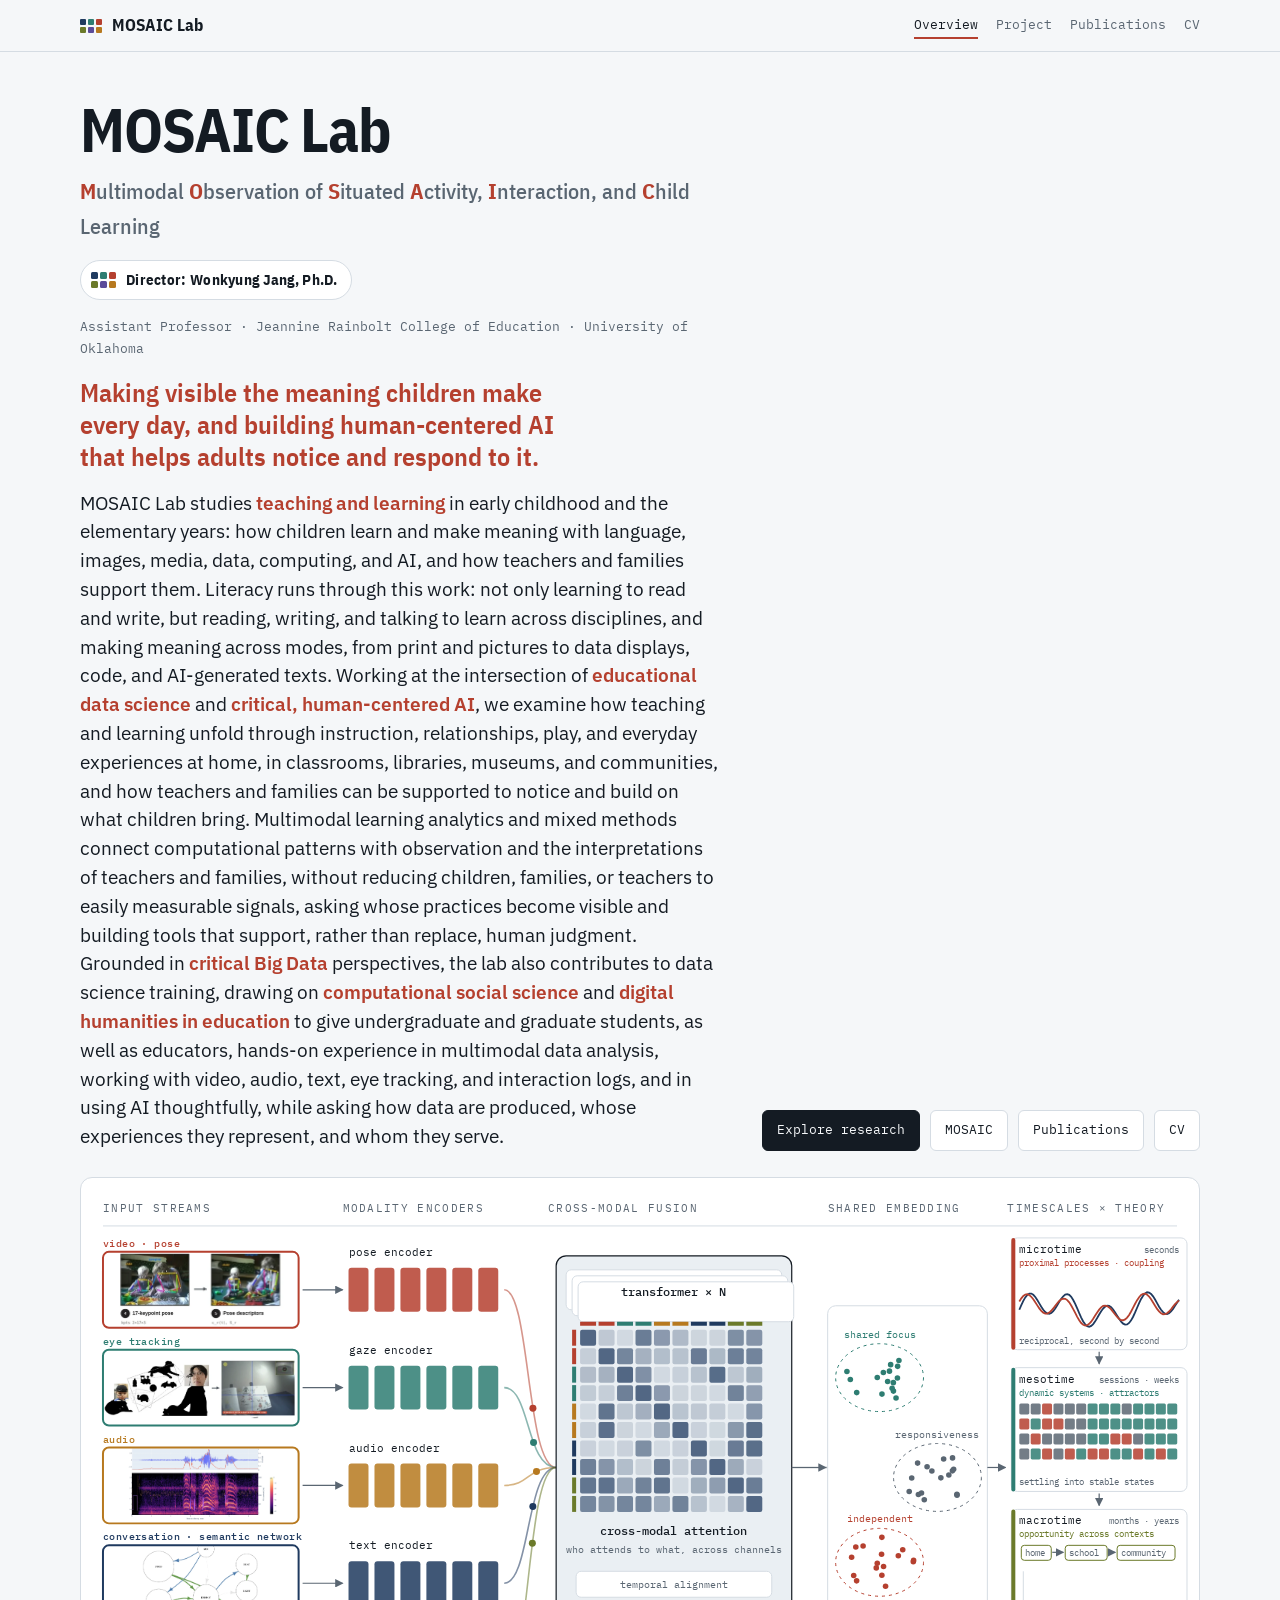
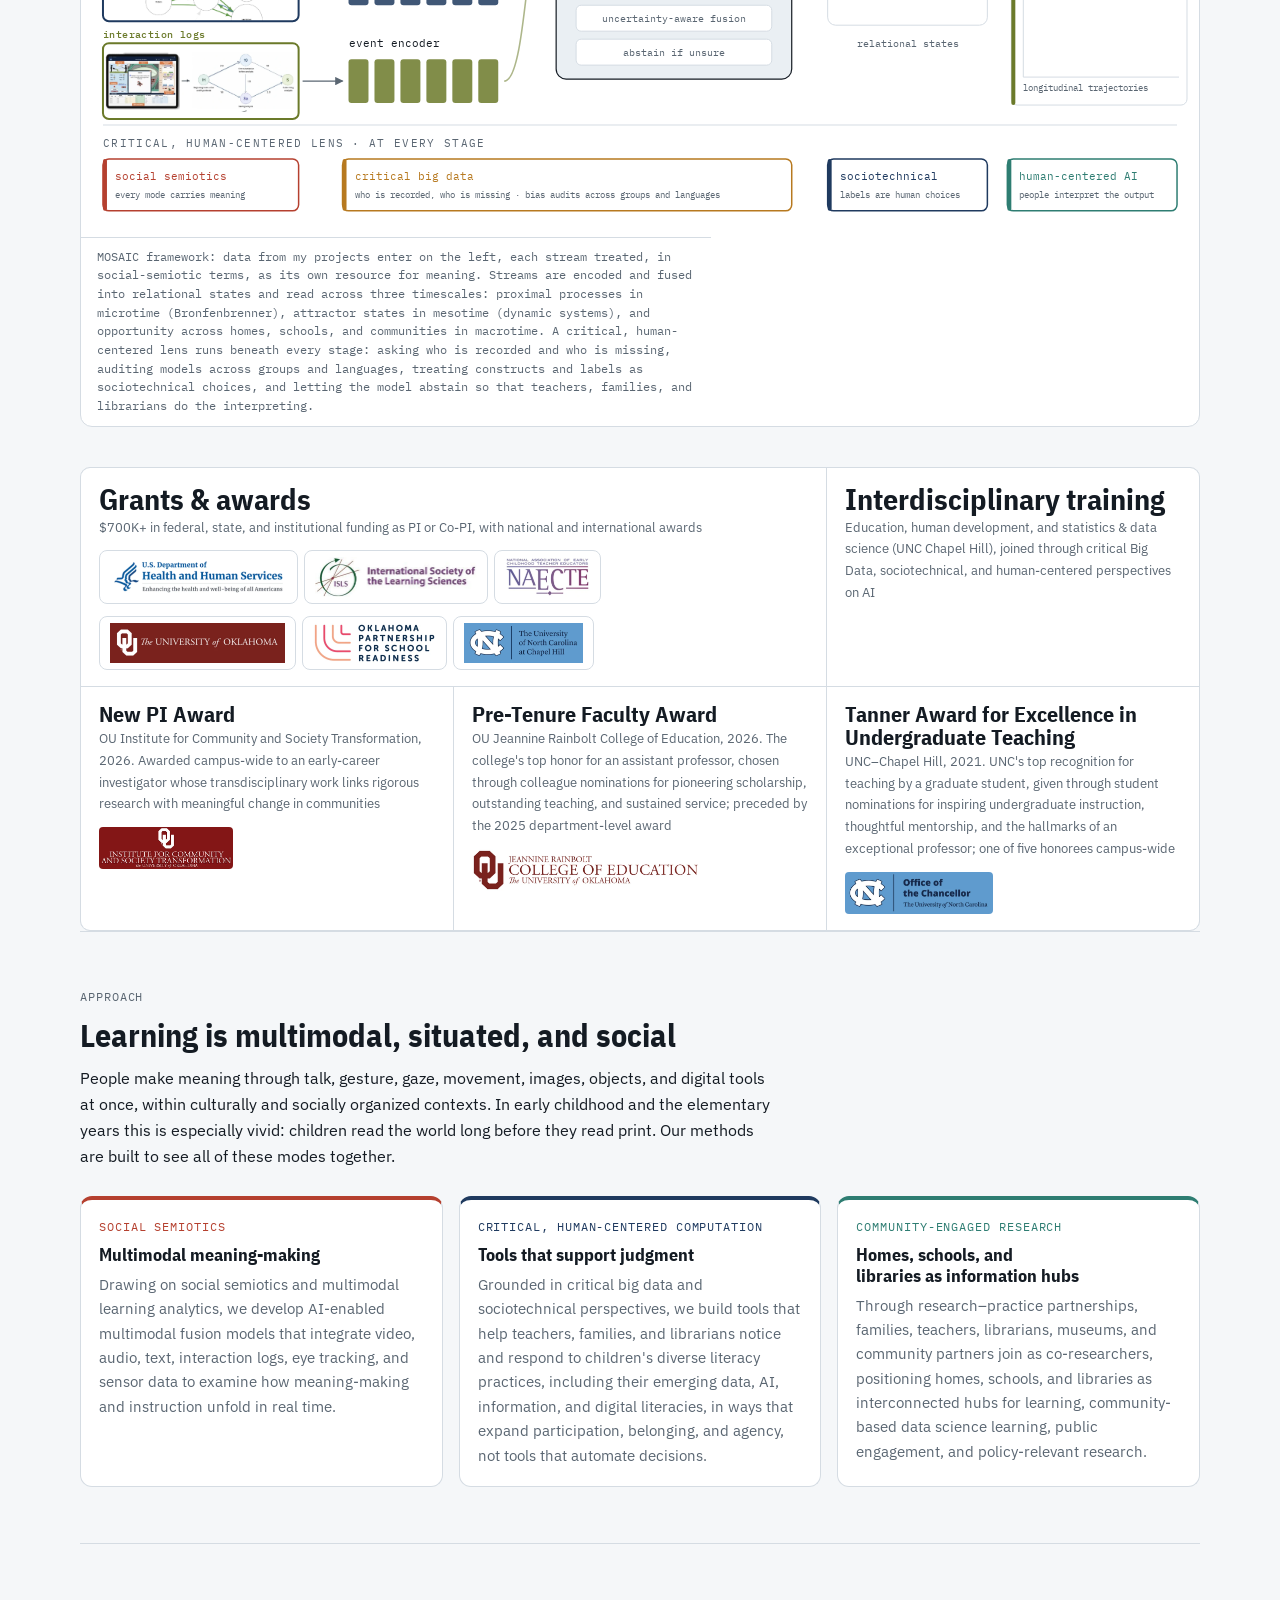
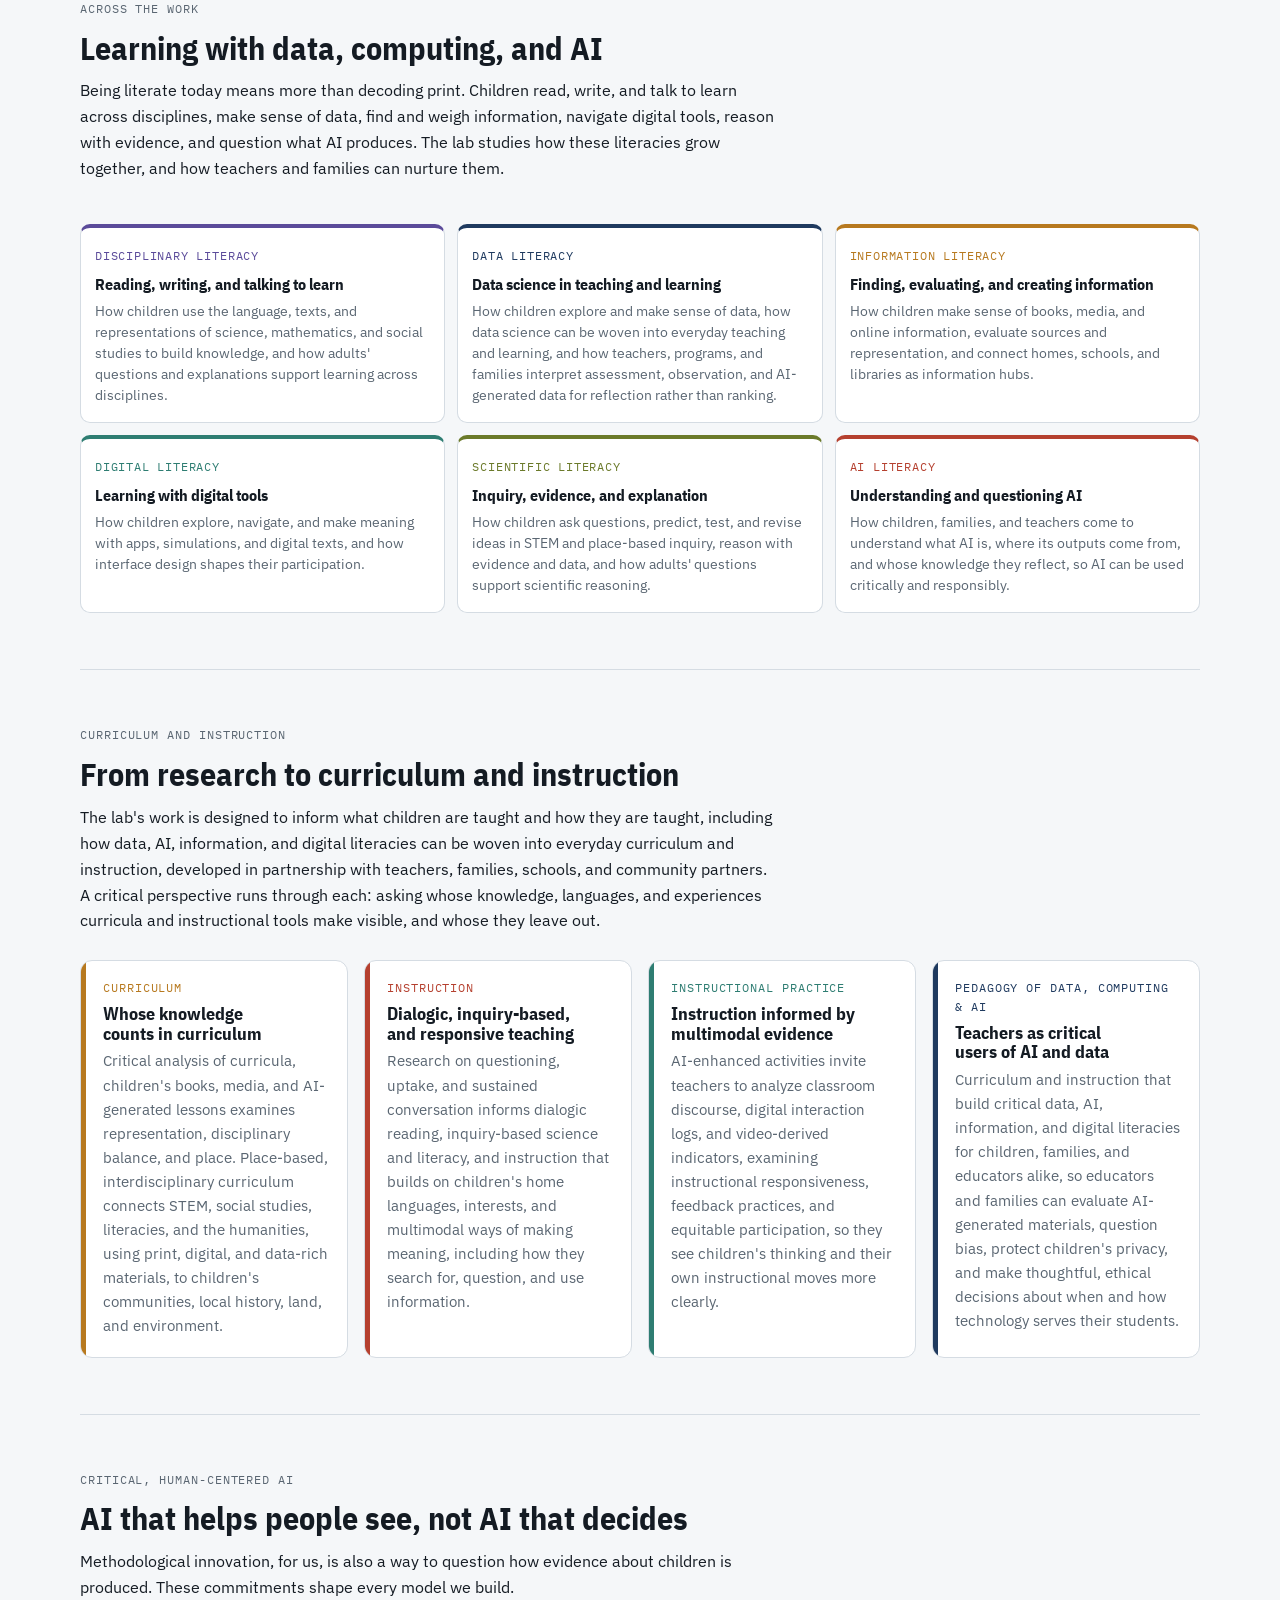
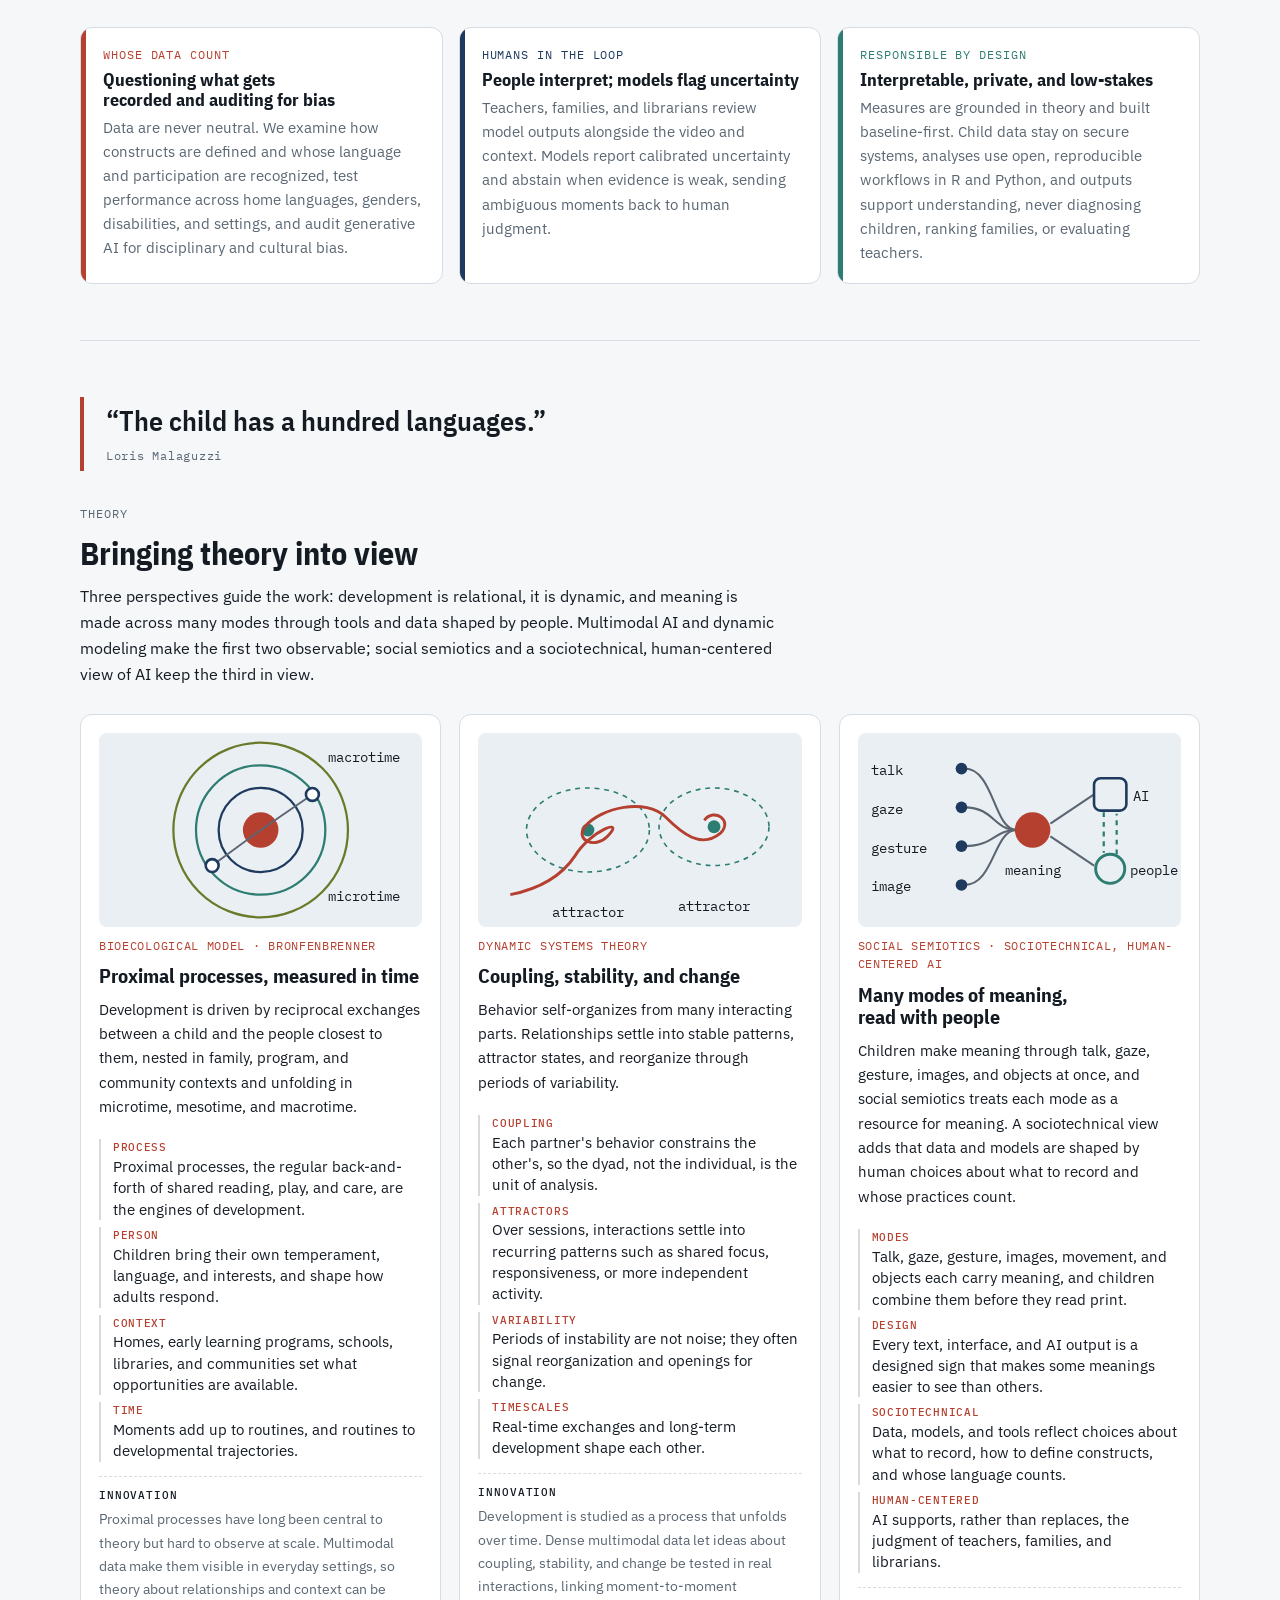
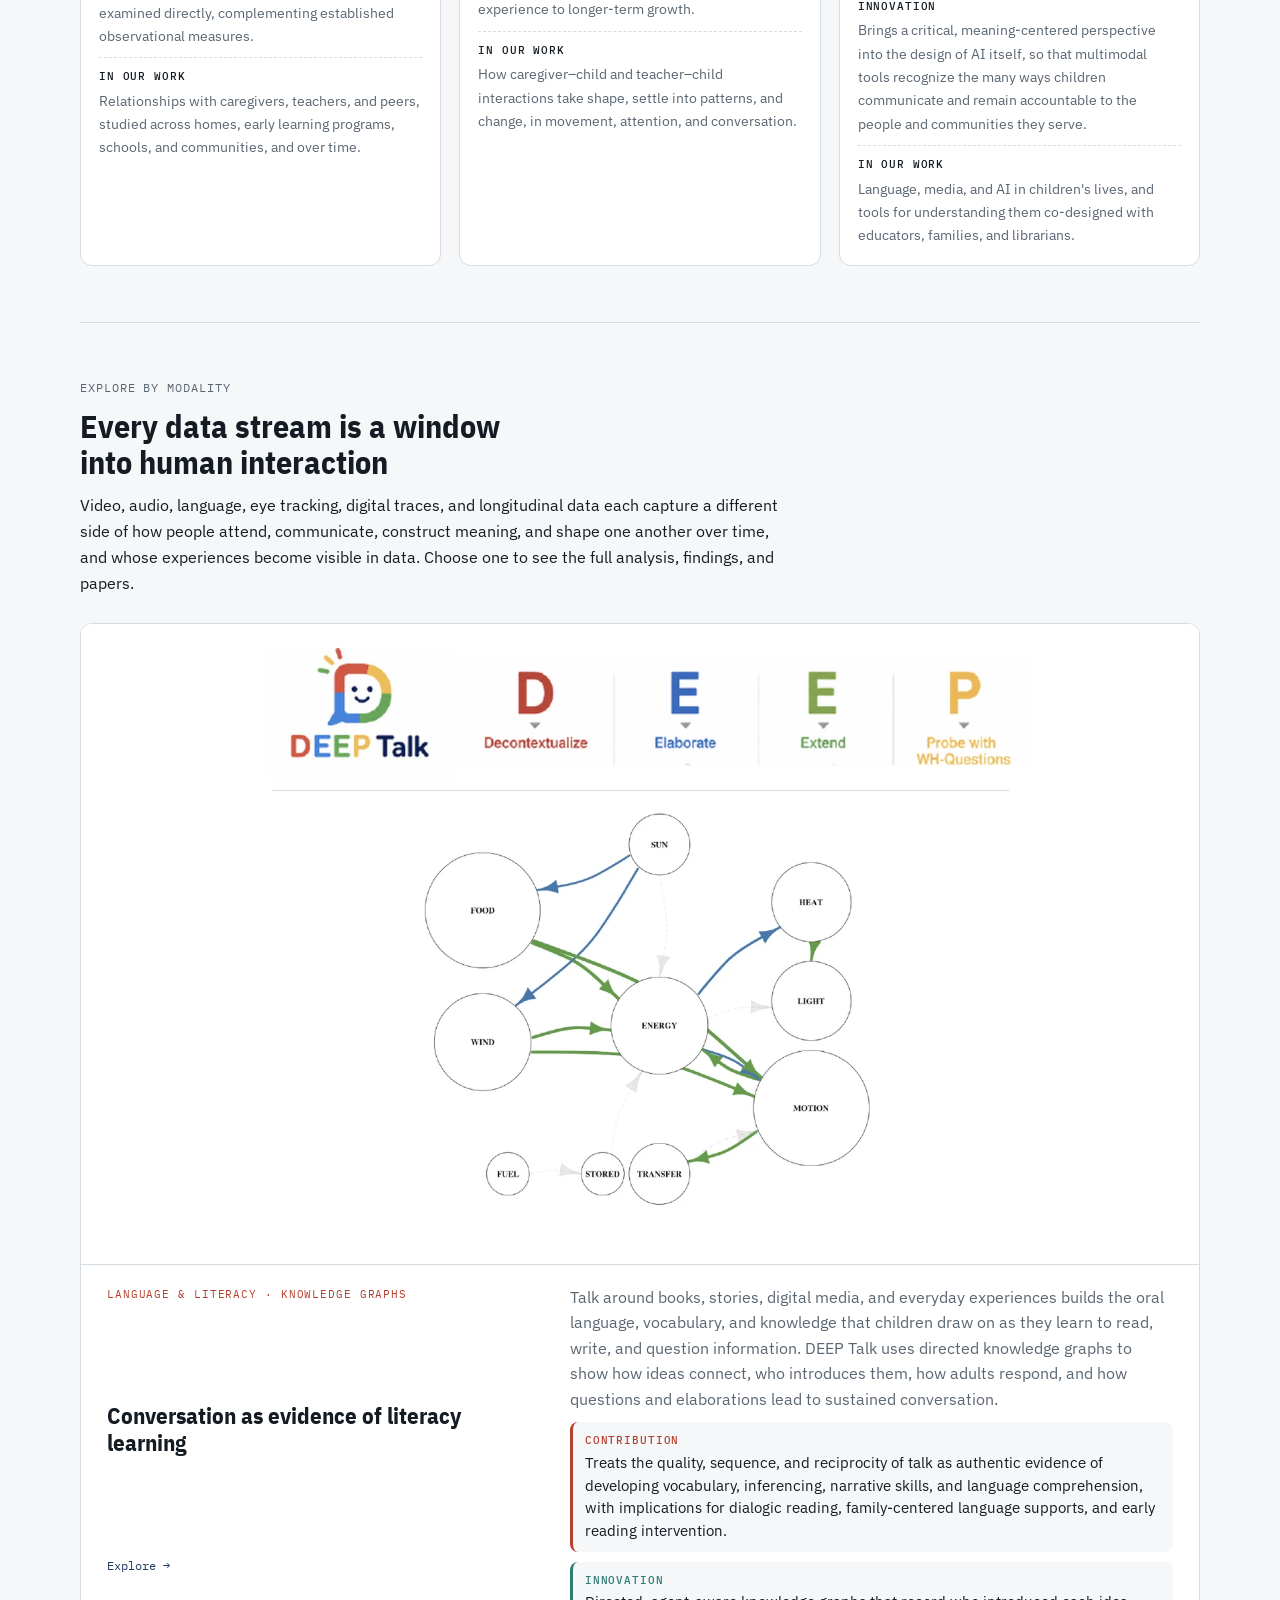
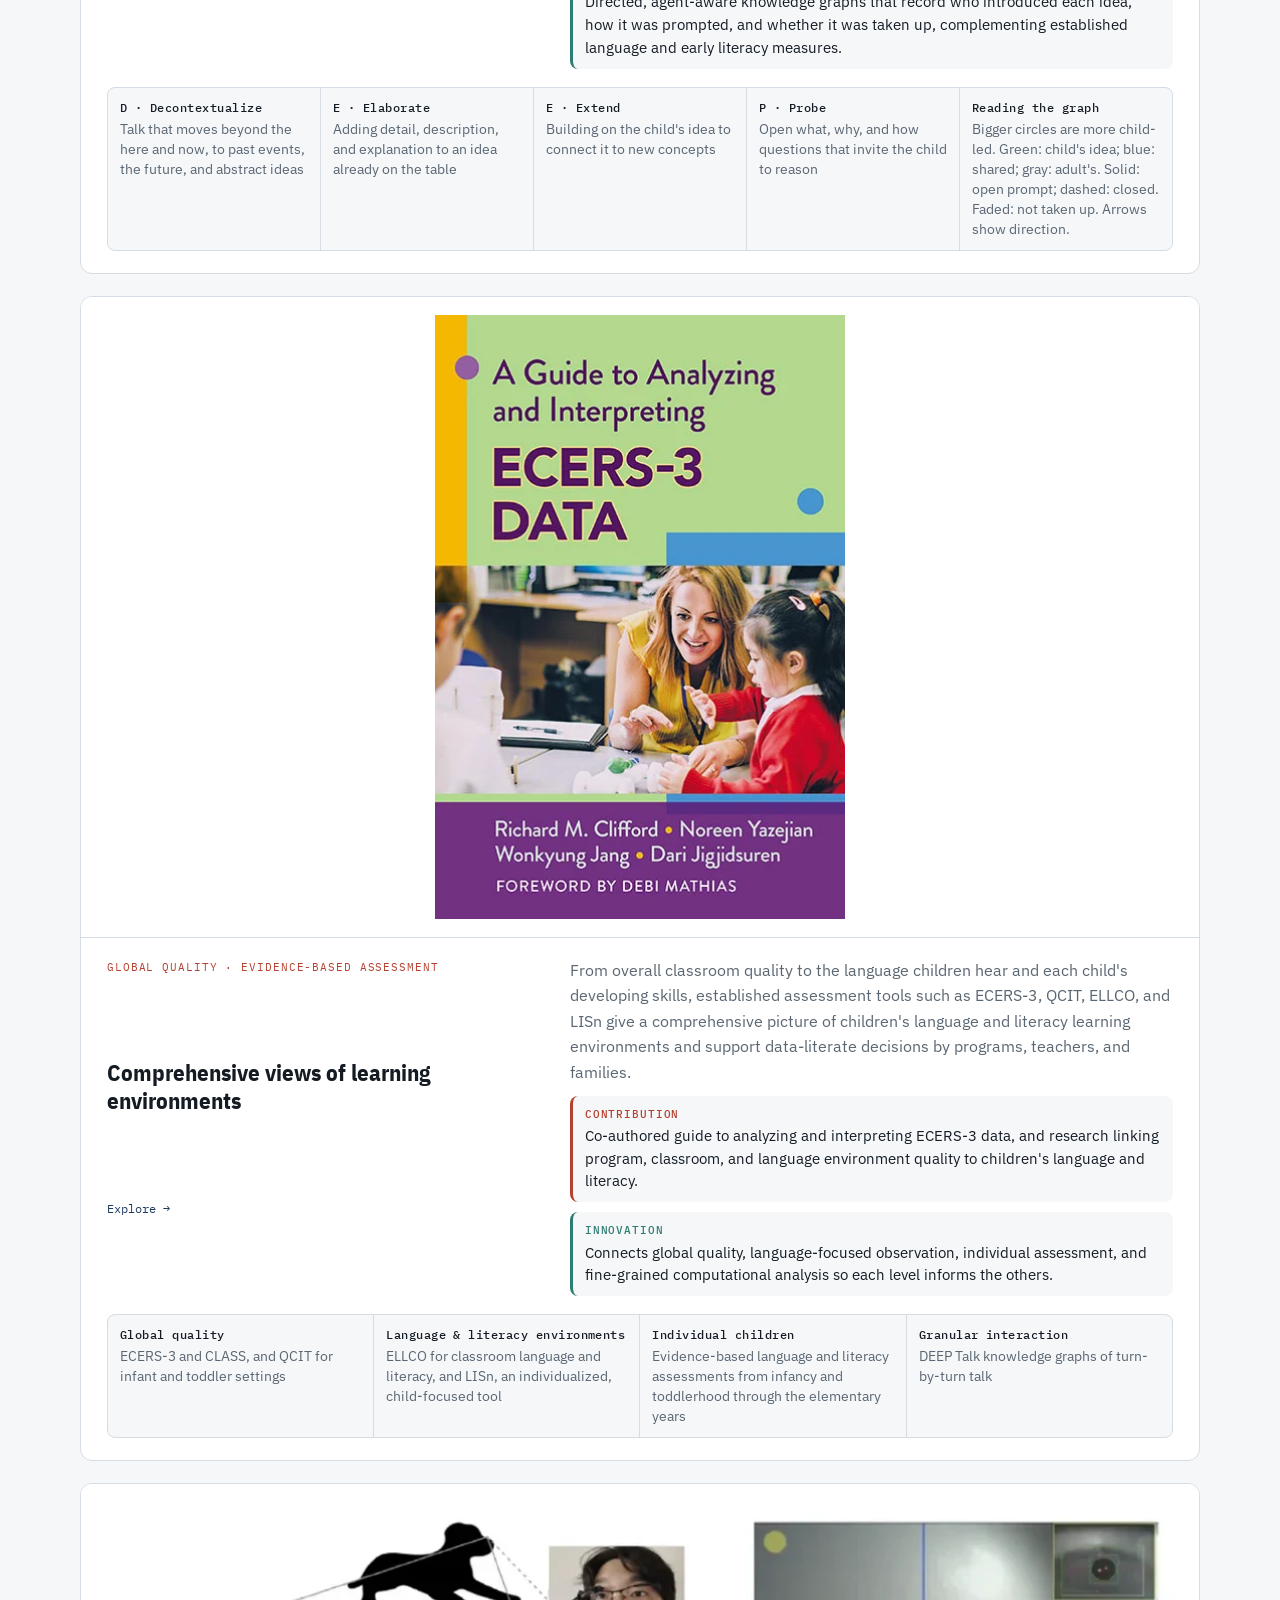
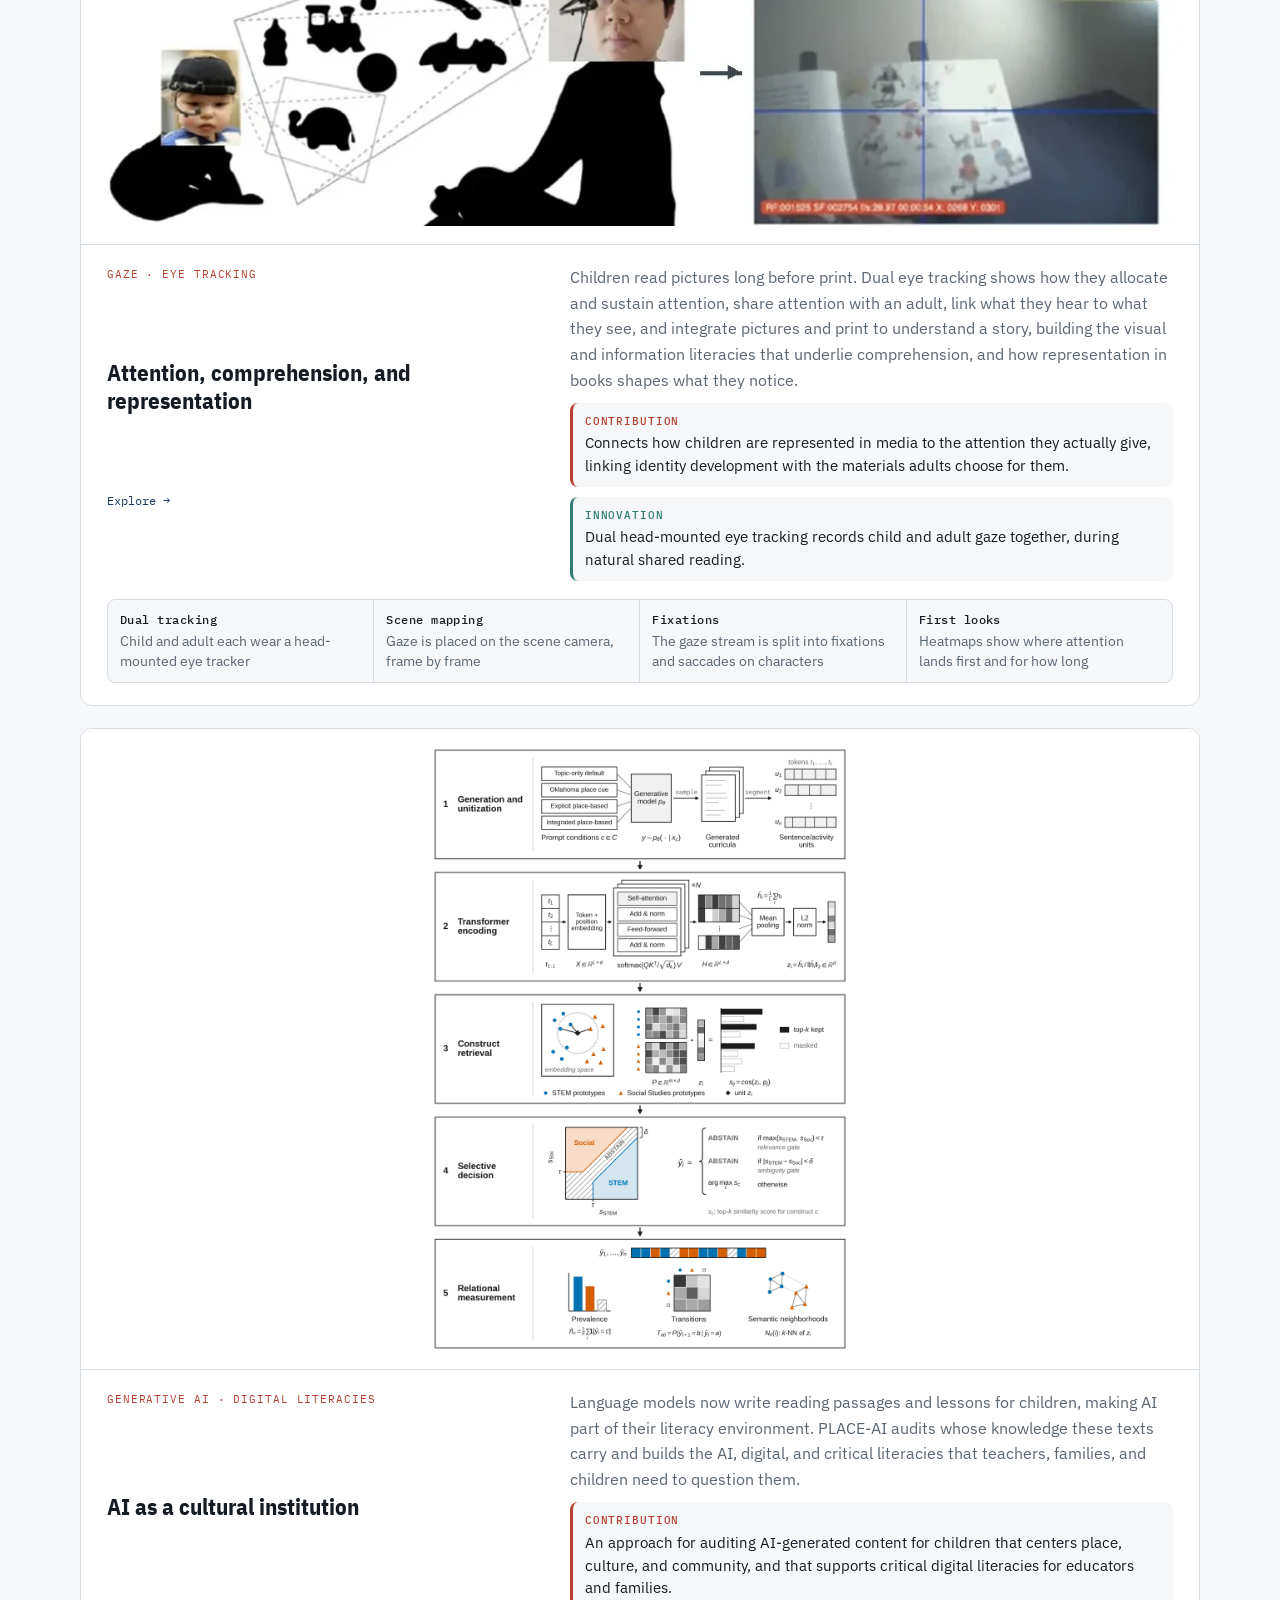
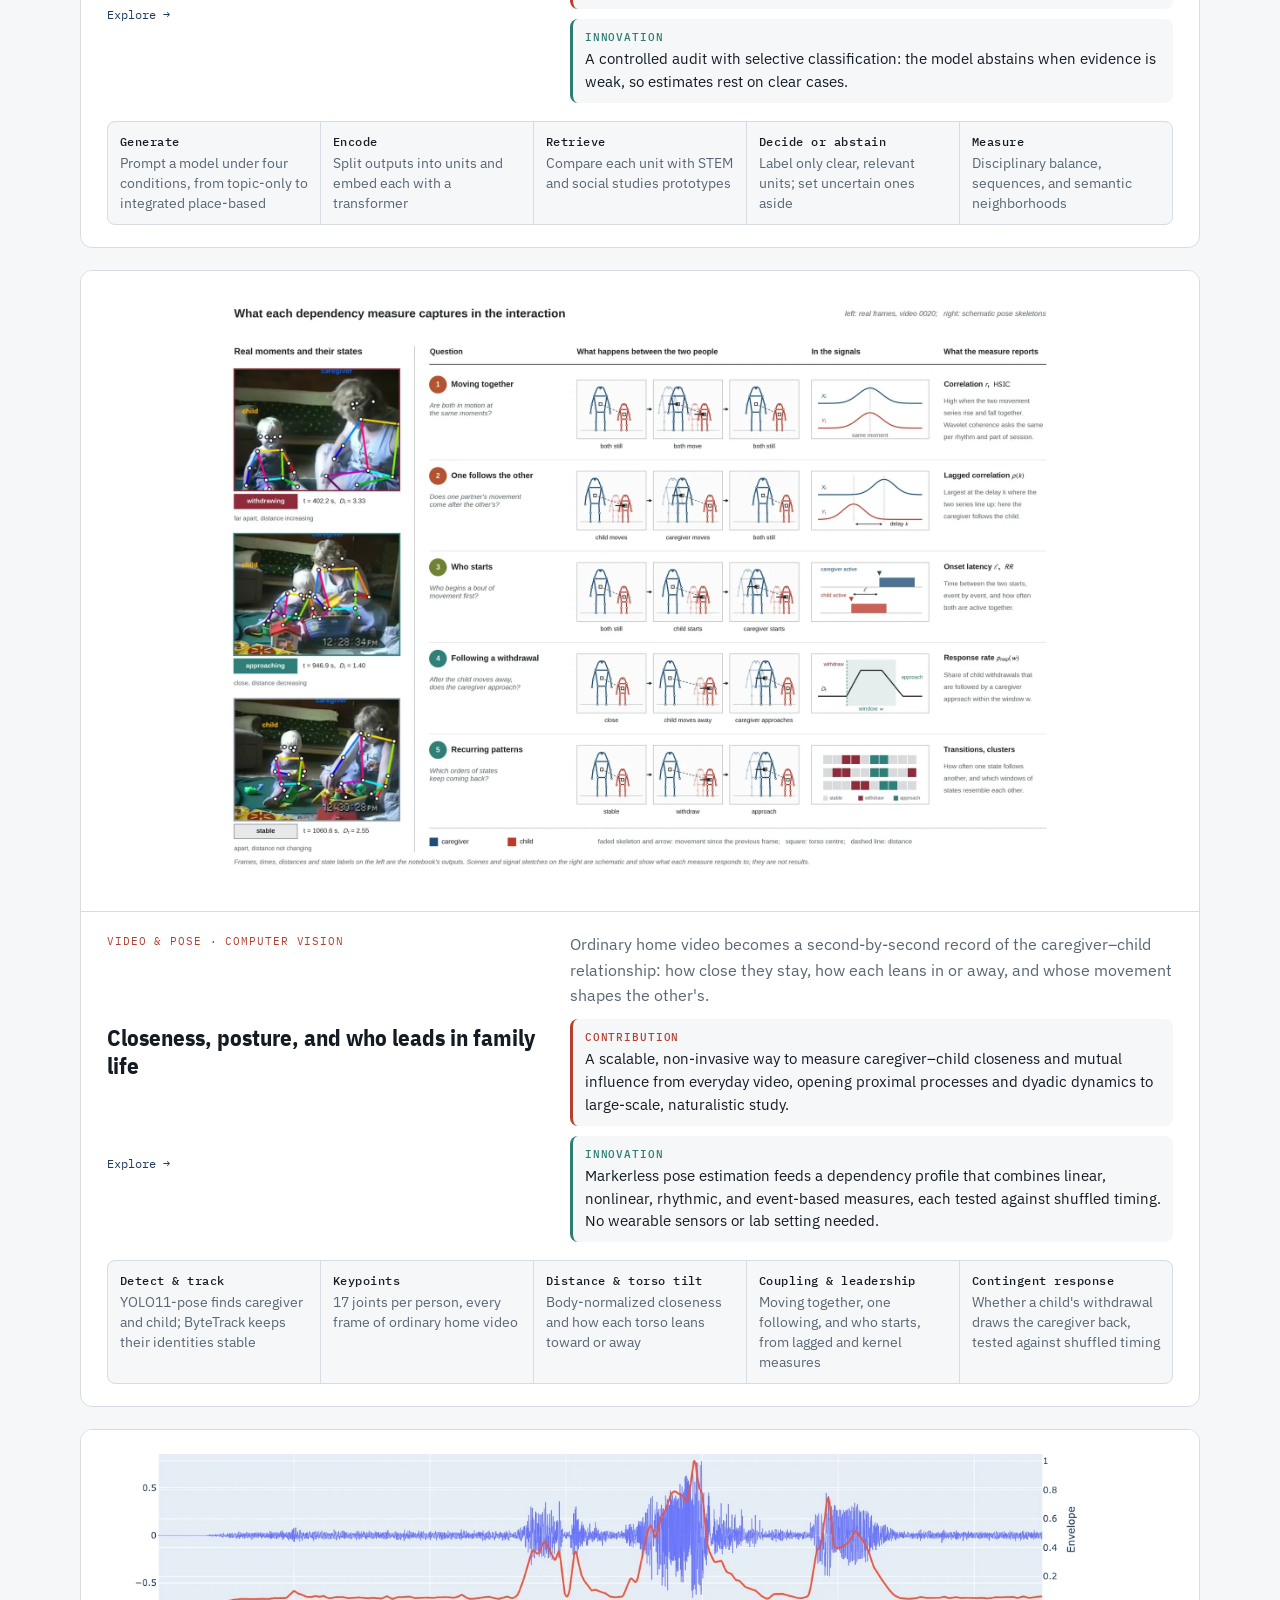
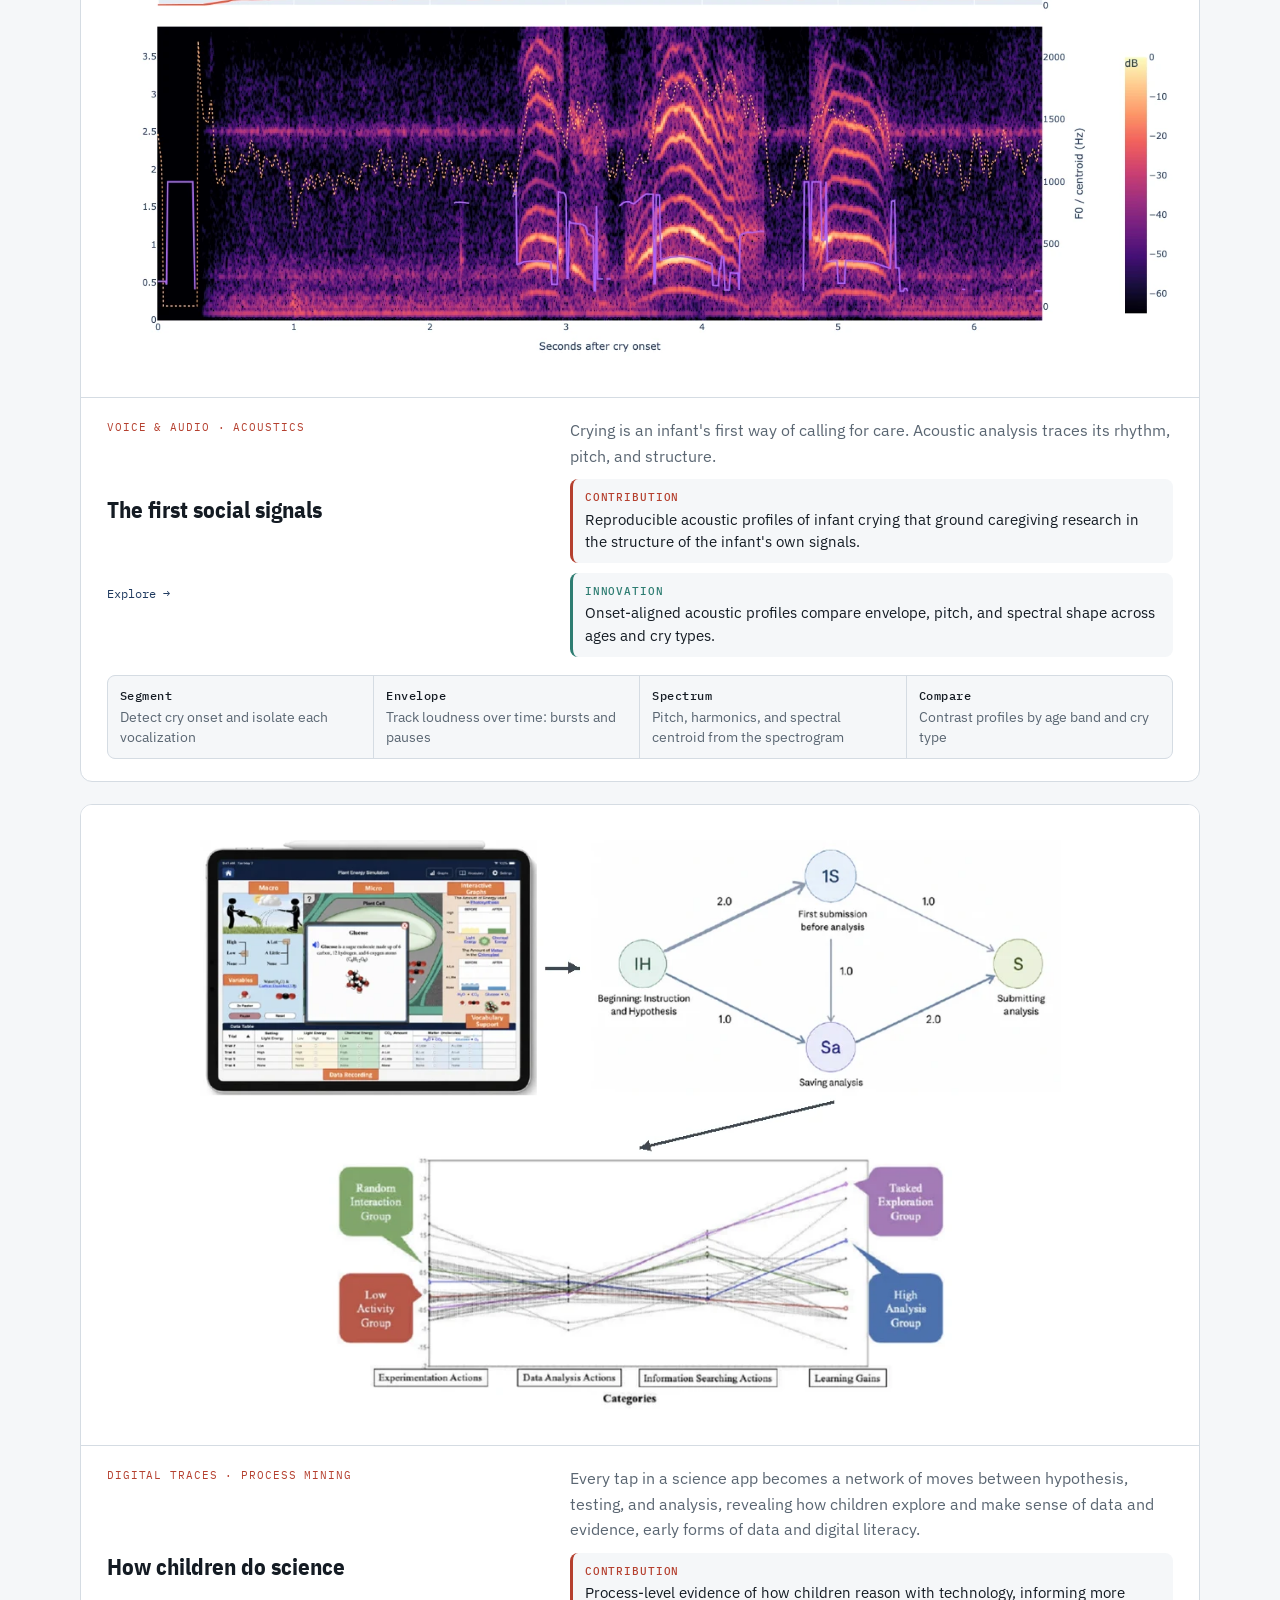
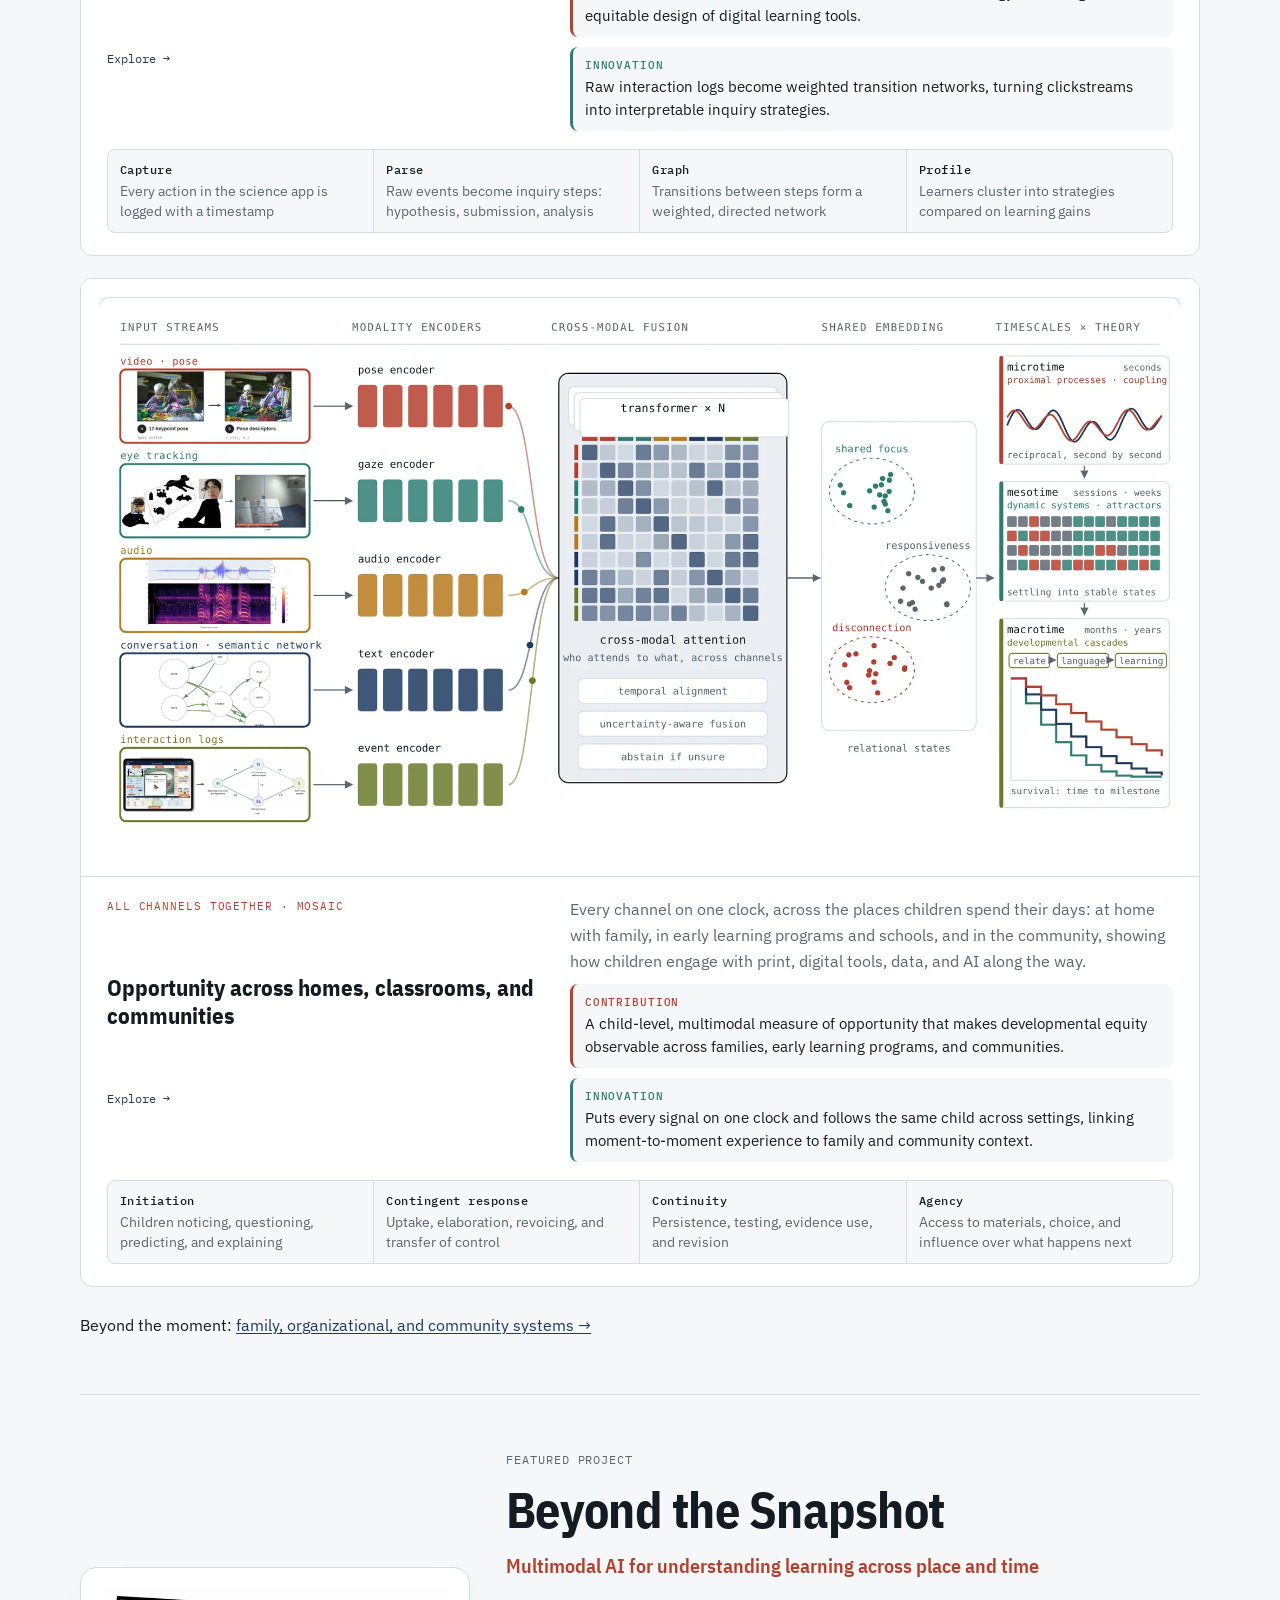
==== index.html @ f5037784 "Add files via upload" ====
<!doctype html>
<html lang="en">
<head>
<meta charset="utf-8">
<meta name="viewport" content="width=device-width, initial-scale=1, viewport-fit=cover">
<title>MOSAIC Lab</title>
<meta name="description" content="MOSAIC Lab (Multimodal Observation of Situated Activity, Interaction, and Child Learning): multimodal AI and computational methods for understanding human learning, interaction, and development. Director: Wonkyung Jang.">
<link rel="preconnect" href="https://fonts.googleapis.com">
<link rel="stylesheet" href="https://fonts.googleapis.com/css2?family=IBM+Plex+Sans+Condensed:wght@500;600;700&family=IBM+Plex+Sans:ital,wght@0,400;0,500;0,600;1,400&family=IBM+Plex+Mono:wght@400;500&display=swap">
<link rel="stylesheet" href="site.css">
</head>
<body>
<header class="bar"><div class="wrap">
<a class="nm" href="index.html"><i aria-hidden="true"><b style="background:var(--navy)"></b><b style="background:var(--teal)"></b><b style="background:var(--brick)"></b><b style="background:var(--olive)"></b><b style="background:var(--violet)"></b><b style="background:var(--ochre)"></b></i>MOSAIC Lab</a>
<nav aria-label="Main"><ul><li><a href="index.html" aria-current="page">Overview</a></li><li><a href="snapshot.html">Project</a></li><li><a href="publications.html">Publications</a></li><li><a href="cv.html">CV</a></li></ul></nav></div></header>
<div class="wrap">
<div class="hero">
<div class="hero-top"><div style="display:grid;gap:16px">
<h1>MOSAIC Lab</h1>
<p class="labfull"><b>M</b>ultimodal <b>O</b>bservation of <b>S</b>ituated <b>A</b>ctivity, <b>I</b>nteraction, and <b>C</b>hild Learning</p>
<div class="lab"><span class="labmark" aria-hidden="true"><i style="background:var(--navy)"></i><i style="background:var(--teal)"></i><i style="background:var(--brick)"></i><i style="background:var(--olive)"></i><i style="background:var(--violet)"></i><i style="background:var(--ochre)"></i></span><span><b>Director: Wonkyung Jang, Ph.D.</b></span></div>
<p class="role">Assistant Professor · Jeannine Rainbolt College of Education · University of Oklahoma</p>


<p class="tagline">Making visible the meaning children make every day, and building human-centered AI that helps adults notice and respond to it.</p>
<p class="thesis">MOSAIC Lab studies <b>teaching and learning</b> in early childhood and the elementary years: how children learn and make meaning with language, images, media, data, computing, and AI, and how teachers and families support them. Literacy runs through this work: not only learning to read and write, but reading, writing, and talking to learn across disciplines, and making meaning across modes, from print and pictures to data displays, code, and AI-generated texts. Working at the intersection of <b>educational data science</b> and <b>critical, human-centered AI</b>, we examine how teaching and learning unfold through instruction, relationships, play, and everyday experiences at home, in classrooms, libraries, museums, and communities, and how teachers and families can be supported to notice and build on what children bring. Multimodal learning analytics and mixed methods connect computational patterns with observation and the interpretations of teachers and families, without reducing children, families, or teachers to easily measurable signals, asking whose practices become visible and building tools that support, rather than replace, human judgment. Grounded in <b>critical Big Data</b> perspectives, the lab also contributes to data science training, drawing on <b>computational social science</b> and <b>digital humanities in education</b> to give undergraduate and graduate students, as well as educators, hands-on experience in multimodal data analysis, working with video, audio, text, eye tracking, and interaction logs, and in using AI thoughtfully, while asking how data are produced, whose experiences they represent, and whom they serve.</p></div>
<div class="cta"><a class="btn pri" href="#h-mod">Explore research</a><a class="btn" href="mosaic.html">MOSAIC</a><a class="btn" href="publications.html">Publications</a><a class="btn" href="cv.html">CV</a></div></div>
<figure class="aibox"><svg id="aihero" viewBox="0 0 1120 650" role="img" aria-label="Multimodal AI architecture: video and pose, eye tracking, audio, conversation, and interaction logs each pass through an encoder, are fused by cross-modal attention into a shared embedding of interaction states, and come out as a social network of who responds to whom and a dependency profile. A critical, human-centered lens runs beneath every stage: social semiotics, critical big data, sociotechnical choices, and human interpretation.">
<defs>
<clipPath id="cp0"><rect x="22" y="74" width="196" height="76" rx="6"/></clipPath>
<clipPath id="cp1"><rect x="22" y="172" width="196" height="76" rx="6"/></clipPath>
<clipPath id="cp2"><rect x="22" y="270" width="196" height="76" rx="6"/></clipPath>
<clipPath id="cp3"><rect x="22" y="368" width="196" height="76" rx="6"/></clipPath>
<clipPath id="cp4"><rect x="22" y="466" width="196" height="76" rx="6"/></clipPath>
<marker id="ah" viewBox="0 0 8 8" refX="7" refY="4" markerWidth="7" markerHeight="7" orient="auto"><path d="M0,0 L8,4 L0,8 z" fill="var(--muted)"/></marker>
</defs>
<text class="h" x="22" y="34">INPUT STREAMS</text>
<text class="h" x="262" y="34">MODALITY ENCODERS</text>
<text class="h" x="468" y="34">CROSS-MODAL FUSION</text>
<text class="h" x="748" y="34">SHARED EMBEDDING</text>
<text class="h" x="928" y="34">TIMESCALES × THEORY</text>
<line class="sep" x1="22" y1="48" x2="1098" y2="48"/>
<rect x="22" y="74" width="196" height="76" rx="6" fill="#ffffff"/>
<image href="th-pose.webp" x="22" y="74" width="196" height="76" preserveAspectRatio="xMidYMid meet"/>
<rect x="22" y="74" width="196" height="76" rx="6" fill="none" style="stroke:var(--brick)" stroke-width="2"/>
<text class="cll" x="22" y="69" style="fill:var(--brick)">video · pose</text>
<path class="flow" d="M222,112 L262,112" marker-end="url(#ah)"/>
<text class="el" x="268" y="78">pose encoder</text>
<rect class="tok" x="268" y="90" width="20" height="44" rx="3" style="fill:var(--brick);animation-delay:-0.00s"/>
<rect class="tok" x="294" y="90" width="20" height="44" rx="3" style="fill:var(--brick);animation-delay:-0.13s"/>
<rect class="tok" x="320" y="90" width="20" height="44" rx="3" style="fill:var(--brick);animation-delay:-0.26s"/>
<rect class="tok" x="346" y="90" width="20" height="44" rx="3" style="fill:var(--brick);animation-delay:-0.39s"/>
<rect class="tok" x="372" y="90" width="20" height="44" rx="3" style="fill:var(--brick);animation-delay:-0.52s"/>
<rect class="tok" x="398" y="90" width="20" height="44" rx="3" style="fill:var(--brick);animation-delay:-0.65s"/>
<path id="p0" class="wire" d="M424,112 C450,112 446,290 476,290" style="stroke:var(--brick)"/>
<circle r="3.5" style="fill:var(--brick)"><animateMotion dur="2.20s" repeatCount="indefinite" begin="-0.0s"><mpath href="#p0"/></animateMotion></circle>
<rect x="22" y="172" width="196" height="76" rx="6" fill="#ffffff"/>
<image href="th-gaze.webp" x="22" y="172" width="196" height="76" preserveAspectRatio="xMidYMid meet"/>
<rect x="22" y="172" width="196" height="76" rx="6" fill="none" style="stroke:var(--teal)" stroke-width="2"/>
<text class="cll" x="22" y="167" style="fill:var(--teal)">eye tracking</text>
<path class="flow" d="M222,210 L262,210" marker-end="url(#ah)"/>
<text class="el" x="268" y="176">gaze encoder</text>
<rect class="tok" x="268" y="188" width="20" height="44" rx="3" style="fill:var(--teal);animation-delay:-0.78s"/>
<rect class="tok" x="294" y="188" width="20" height="44" rx="3" style="fill:var(--teal);animation-delay:-0.91s"/>
<rect class="tok" x="320" y="188" width="20" height="44" rx="3" style="fill:var(--teal);animation-delay:-1.04s"/>
<rect class="tok" x="346" y="188" width="20" height="44" rx="3" style="fill:var(--teal);animation-delay:-1.17s"/>
<rect class="tok" x="372" y="188" width="20" height="44" rx="3" style="fill:var(--teal);animation-delay:-1.30s"/>
<rect class="tok" x="398" y="188" width="20" height="44" rx="3" style="fill:var(--teal);animation-delay:-1.43s"/>
<path id="p1" class="wire" d="M424,210 C450,210 446,290 476,290" style="stroke:var(--teal)"/>
<circle r="3.5" style="fill:var(--teal)"><animateMotion dur="2.45s" repeatCount="indefinite" begin="-0.4s"><mpath href="#p1"/></animateMotion></circle>
<rect x="22" y="270" width="196" height="76" rx="6" fill="#ffffff"/>
<image href="cry-spectrogram.webp" x="22" y="270" width="196" height="76" preserveAspectRatio="xMidYMid meet"/>
<rect x="22" y="270" width="196" height="76" rx="6" fill="none" style="stroke:var(--ochre)" stroke-width="2"/>
<text class="cll" x="22" y="265" style="fill:var(--ochre)">audio</text>
<path class="flow" d="M222,308 L262,308" marker-end="url(#ah)"/>
<text class="el" x="268" y="274">audio encoder</text>
<rect class="tok" x="268" y="286" width="20" height="44" rx="3" style="fill:var(--ochre);animation-delay:-1.56s"/>
<rect class="tok" x="294" y="286" width="20" height="44" rx="3" style="fill:var(--ochre);animation-delay:-1.69s"/>
<rect class="tok" x="320" y="286" width="20" height="44" rx="3" style="fill:var(--ochre);animation-delay:-1.82s"/>
<rect class="tok" x="346" y="286" width="20" height="44" rx="3" style="fill:var(--ochre);animation-delay:-1.95s"/>
<rect class="tok" x="372" y="286" width="20" height="44" rx="3" style="fill:var(--ochre);animation-delay:-2.08s"/>
<rect class="tok" x="398" y="286" width="20" height="44" rx="3" style="fill:var(--ochre);animation-delay:-2.21s"/>
<path id="p2" class="wire" d="M424,308 C450,308 446,290 476,290" style="stroke:var(--ochre)"/>
<circle r="3.5" style="fill:var(--ochre)"><animateMotion dur="2.70s" repeatCount="indefinite" begin="-0.8s"><mpath href="#p2"/></animateMotion></circle>
<rect x="22" y="368" width="196" height="76" rx="6" fill="#ffffff"/>
<image href="th-net.webp" x="22" y="368" width="196" height="76" preserveAspectRatio="xMidYMid meet"/>
<rect x="22" y="368" width="196" height="76" rx="6" fill="none" style="stroke:var(--navy)" stroke-width="2"/>
<text class="cll" x="22" y="363" style="fill:var(--navy)">conversation · semantic network</text>
<path class="flow" d="M222,406 L262,406" marker-end="url(#ah)"/>
<text class="el" x="268" y="372">text encoder</text>
<rect class="tok" x="268" y="384" width="20" height="44" rx="3" style="fill:var(--navy);animation-delay:-2.34s"/>
<rect class="tok" x="294" y="384" width="20" height="44" rx="3" style="fill:var(--navy);animation-delay:-2.47s"/>
<rect class="tok" x="320" y="384" width="20" height="44" rx="3" style="fill:var(--navy);animation-delay:-2.60s"/>
<rect class="tok" x="346" y="384" width="20" height="44" rx="3" style="fill:var(--navy);animation-delay:-2.73s"/>
<rect class="tok" x="372" y="384" width="20" height="44" rx="3" style="fill:var(--navy);animation-delay:-2.86s"/>
<rect class="tok" x="398" y="384" width="20" height="44" rx="3" style="fill:var(--navy);animation-delay:-2.99s"/>
<path id="p3" class="wire" d="M424,406 C450,406 446,290 476,290" style="stroke:var(--navy)"/>
<circle r="3.5" style="fill:var(--navy)"><animateMotion dur="2.95s" repeatCount="indefinite" begin="-1.2s"><mpath href="#p3"/></animateMotion></circle>
<rect x="22" y="466" width="196" height="76" rx="6" fill="#ffffff"/>
<image href="th-logs.webp" x="22" y="466" width="196" height="76" preserveAspectRatio="xMidYMid meet"/>
<rect x="22" y="466" width="196" height="76" rx="6" fill="none" style="stroke:var(--olive)" stroke-width="2"/>
<text class="cll" x="22" y="461" style="fill:var(--olive)">interaction logs</text>
<path class="flow" d="M222,504 L262,504" marker-end="url(#ah)"/>
<text class="el" x="268" y="470">event encoder</text>
<rect class="tok" x="268" y="482" width="20" height="44" rx="3" style="fill:var(--olive);animation-delay:-3.12s"/>
<rect class="tok" x="294" y="482" width="20" height="44" rx="3" style="fill:var(--olive);animation-delay:-3.25s"/>
<rect class="tok" x="320" y="482" width="20" height="44" rx="3" style="fill:var(--olive);animation-delay:-3.38s"/>
<rect class="tok" x="346" y="482" width="20" height="44" rx="3" style="fill:var(--olive);animation-delay:-3.51s"/>
<rect class="tok" x="372" y="482" width="20" height="44" rx="3" style="fill:var(--olive);animation-delay:-3.64s"/>
<rect class="tok" x="398" y="482" width="20" height="44" rx="3" style="fill:var(--olive);animation-delay:-3.77s"/>
<path id="p4" class="wire" d="M424,504 C450,504 446,290 476,290" style="stroke:var(--olive)"/>
<circle r="3.5" style="fill:var(--olive)"><animateMotion dur="3.20s" repeatCount="indefinite" begin="-1.6s"><mpath href="#p4"/></animateMotion></circle>
<rect class="block" x="476" y="78" width="236" height="424" rx="10"/>
<rect class="layer" x="486" y="92" width="216" height="40" rx="5"/>
<rect class="layer" x="492" y="98" width="216" height="40" rx="5"/>
<rect class="layer" x="498" y="104" width="216" height="40" rx="5"/>
<text class="bl" x="594" y="118" text-anchor="middle">transformer × N</text>
<rect class="att" x="500.0" y="152.0" width="16.0" height="16.0" rx="2" style="--a:0.75;animation-delay:-0.41s"/>
<rect class="att" x="518.5" y="152.0" width="16.0" height="16.0" rx="2" style="--a:0.21;animation-delay:-0.62s"/>
<rect class="att" x="537.0" y="152.0" width="16.0" height="16.0" rx="2" style="--a:0.12;animation-delay:-1.61s"/>
<rect class="att" x="555.5" y="152.0" width="16.0" height="16.0" rx="2" style="--a:0.63;animation-delay:-3.20s"/>
<rect class="att" x="574.0" y="152.0" width="16.0" height="16.0" rx="2" style="--a:0.47;animation-delay:-0.89s"/>
<rect class="att" x="592.5" y="152.0" width="16.0" height="16.0" rx="2" style="--a:0.29;animation-delay:-1.11s"/>
<rect class="att" x="611.0" y="152.0" width="16.0" height="16.0" rx="2" style="--a:0.14;animation-delay:-0.42s"/>
<rect class="att" x="629.5" y="152.0" width="16.0" height="16.0" rx="2" style="--a:0.15;animation-delay:-3.71s"/>
<rect class="att" x="648.0" y="152.0" width="16.0" height="16.0" rx="2" style="--a:0.53;animation-delay:-3.23s"/>
<rect class="att" x="666.5" y="152.0" width="16.0" height="16.0" rx="2" style="--a:0.50;animation-delay:-0.77s"/>
<rect class="att" x="500.0" y="170.5" width="16.0" height="16.0" rx="2" style="--a:0.18;animation-delay:-2.51s"/>
<rect class="att" x="518.5" y="170.5" width="16.0" height="16.0" rx="2" style="--a:0.75;animation-delay:-3.42s"/>
<rect class="att" x="537.0" y="170.5" width="16.0" height="16.0" rx="2" style="--a:0.58;animation-delay:-0.35s"/>
<rect class="att" x="555.5" y="170.5" width="16.0" height="16.0" rx="2" style="--a:0.34;animation-delay:-2.69s"/>
<rect class="att" x="574.0" y="170.5" width="16.0" height="16.0" rx="2" style="--a:0.27;animation-delay:-0.71s"/>
<rect class="att" x="592.5" y="170.5" width="16.0" height="16.0" rx="2" style="--a:0.25;animation-delay:-0.36s"/>
<rect class="att" x="611.0" y="170.5" width="16.0" height="16.0" rx="2" style="--a:0.64;animation-delay:-3.46s"/>
<rect class="att" x="629.5" y="170.5" width="16.0" height="16.0" rx="2" style="--a:0.30;animation-delay:-1.20s"/>
<rect class="att" x="648.0" y="170.5" width="16.0" height="16.0" rx="2" style="--a:0.62;animation-delay:-2.29s"/>
<rect class="att" x="666.5" y="170.5" width="16.0" height="16.0" rx="2" style="--a:0.59;animation-delay:-3.39s"/>
<rect class="att" x="500.0" y="189.0" width="16.0" height="16.0" rx="2" style="--a:0.28;animation-delay:-1.66s"/>
<rect class="att" x="518.5" y="189.0" width="16.0" height="16.0" rx="2" style="--a:0.34;animation-delay:-1.72s"/>
<rect class="att" x="537.0" y="189.0" width="16.0" height="16.0" rx="2" style="--a:0.75;animation-delay:-1.22s"/>
<rect class="att" x="555.5" y="189.0" width="16.0" height="16.0" rx="2" style="--a:0.52;animation-delay:-0.17s"/>
<rect class="att" x="574.0" y="189.0" width="16.0" height="16.0" rx="2" style="--a:0.12;animation-delay:-2.51s"/>
<rect class="att" x="592.5" y="189.0" width="16.0" height="16.0" rx="2" style="--a:0.17;animation-delay:-2.14s"/>
<rect class="att" x="611.0" y="189.0" width="16.0" height="16.0" rx="2" style="--a:0.25;animation-delay:-1.37s"/>
<rect class="att" x="629.5" y="189.0" width="16.0" height="16.0" rx="2" style="--a:0.72;animation-delay:-0.78s"/>
<rect class="att" x="648.0" y="189.0" width="16.0" height="16.0" rx="2" style="--a:0.22;animation-delay:-0.81s"/>
<rect class="att" x="666.5" y="189.0" width="16.0" height="16.0" rx="2" style="--a:0.36;animation-delay:-1.11s"/>
<rect class="att" x="500.0" y="207.5" width="16.0" height="16.0" rx="2" style="--a:0.20;animation-delay:-2.99s"/>
<rect class="att" x="518.5" y="207.5" width="16.0" height="16.0" rx="2" style="--a:0.18;animation-delay:-2.23s"/>
<rect class="att" x="537.0" y="207.5" width="16.0" height="16.0" rx="2" style="--a:0.61;animation-delay:-0.40s"/>
<rect class="att" x="555.5" y="207.5" width="16.0" height="16.0" rx="2" style="--a:0.75;animation-delay:-0.92s"/>
<rect class="att" x="574.0" y="207.5" width="16.0" height="16.0" rx="2" style="--a:0.47;animation-delay:-2.46s"/>
<rect class="att" x="592.5" y="207.5" width="16.0" height="16.0" rx="2" style="--a:0.15;animation-delay:-1.32s"/>
<rect class="att" x="611.0" y="207.5" width="16.0" height="16.0" rx="2" style="--a:0.14;animation-delay:-1.84s"/>
<rect class="att" x="629.5" y="207.5" width="16.0" height="16.0" rx="2" style="--a:0.12;animation-delay:-2.79s"/>
<rect class="att" x="648.0" y="207.5" width="16.0" height="16.0" rx="2" style="--a:0.60;animation-delay:-3.82s"/>
<rect class="att" x="666.5" y="207.5" width="16.0" height="16.0" rx="2" style="--a:0.44;animation-delay:-3.84s"/>
<rect class="att" x="500.0" y="226.0" width="16.0" height="16.0" rx="2" style="--a:0.12;animation-delay:-1.16s"/>
<rect class="att" x="518.5" y="226.0" width="16.0" height="16.0" rx="2" style="--a:0.68;animation-delay:-3.10s"/>
<rect class="att" x="537.0" y="226.0" width="16.0" height="16.0" rx="2" style="--a:0.22;animation-delay:-3.77s"/>
<rect class="att" x="555.5" y="226.0" width="16.0" height="16.0" rx="2" style="--a:0.35;animation-delay:-3.27s"/>
<rect class="att" x="574.0" y="226.0" width="16.0" height="16.0" rx="2" style="--a:0.75;animation-delay:-0.77s"/>
<rect class="att" x="592.5" y="226.0" width="16.0" height="16.0" rx="2" style="--a:0.24;animation-delay:-0.55s"/>
<rect class="att" x="611.0" y="226.0" width="16.0" height="16.0" rx="2" style="--a:0.21;animation-delay:-3.85s"/>
<rect class="att" x="629.5" y="226.0" width="16.0" height="16.0" rx="2" style="--a:0.19;animation-delay:-0.04s"/>
<rect class="att" x="648.0" y="226.0" width="16.0" height="16.0" rx="2" style="--a:0.12;animation-delay:-0.68s"/>
<rect class="att" x="666.5" y="226.0" width="16.0" height="16.0" rx="2" style="--a:0.49;animation-delay:-1.45s"/>
<rect class="att" x="500.0" y="244.5" width="16.0" height="16.0" rx="2" style="--a:0.17;animation-delay:-0.39s"/>
<rect class="att" x="518.5" y="244.5" width="16.0" height="16.0" rx="2" style="--a:0.70;animation-delay:-1.70s"/>
<rect class="att" x="537.0" y="244.5" width="16.0" height="16.0" rx="2" style="--a:0.15;animation-delay:-0.24s"/>
<rect class="att" x="555.5" y="244.5" width="16.0" height="16.0" rx="2" style="--a:0.12;animation-delay:-0.67s"/>
<rect class="att" x="574.0" y="244.5" width="16.0" height="16.0" rx="2" style="--a:0.39;animation-delay:-0.60s"/>
<rect class="att" x="592.5" y="244.5" width="16.0" height="16.0" rx="2" style="--a:0.75;animation-delay:-1.96s"/>
<rect class="att" x="611.0" y="244.5" width="16.0" height="16.0" rx="2" style="--a:0.16;animation-delay:-3.99s"/>
<rect class="att" x="629.5" y="244.5" width="16.0" height="16.0" rx="2" style="--a:0.13;animation-delay:-2.12s"/>
<rect class="att" x="648.0" y="244.5" width="16.0" height="16.0" rx="2" style="--a:0.48;animation-delay:-1.64s"/>
<rect class="att" x="666.5" y="244.5" width="16.0" height="16.0" rx="2" style="--a:0.71;animation-delay:-1.91s"/>
<rect class="att" x="500.0" y="263.0" width="16.0" height="16.0" rx="2" style="--a:0.16;animation-delay:-1.64s"/>
<rect class="att" x="518.5" y="263.0" width="16.0" height="16.0" rx="2" style="--a:0.12;animation-delay:-1.68s"/>
<rect class="att" x="537.0" y="263.0" width="16.0" height="16.0" rx="2" style="--a:0.16;animation-delay:-3.56s"/>
<rect class="att" x="555.5" y="263.0" width="16.0" height="16.0" rx="2" style="--a:0.53;animation-delay:-1.99s"/>
<rect class="att" x="574.0" y="263.0" width="16.0" height="16.0" rx="2" style="--a:0.12;animation-delay:-1.02s"/>
<rect class="att" x="592.5" y="263.0" width="16.0" height="16.0" rx="2" style="--a:0.16;animation-delay:-0.83s"/>
<rect class="att" x="611.0" y="263.0" width="16.0" height="16.0" rx="2" style="--a:0.75;animation-delay:-3.48s"/>
<rect class="att" x="629.5" y="263.0" width="16.0" height="16.0" rx="2" style="--a:0.13;animation-delay:-0.21s"/>
<rect class="att" x="648.0" y="263.0" width="16.0" height="16.0" rx="2" style="--a:0.64;animation-delay:-2.26s"/>
<rect class="att" x="666.5" y="263.0" width="16.0" height="16.0" rx="2" style="--a:0.71;animation-delay:-1.61s"/>
<rect class="att" x="500.0" y="281.5" width="16.0" height="16.0" rx="2" style="--a:0.61;animation-delay:-2.62s"/>
<rect class="att" x="518.5" y="281.5" width="16.0" height="16.0" rx="2" style="--a:0.50;animation-delay:-2.98s"/>
<rect class="att" x="537.0" y="281.5" width="16.0" height="16.0" rx="2" style="--a:0.27;animation-delay:-0.37s"/>
<rect class="att" x="555.5" y="281.5" width="16.0" height="16.0" rx="2" style="--a:0.15;animation-delay:-3.50s"/>
<rect class="att" x="574.0" y="281.5" width="16.0" height="16.0" rx="2" style="--a:0.61;animation-delay:-3.70s"/>
<rect class="att" x="592.5" y="281.5" width="16.0" height="16.0" rx="2" style="--a:0.19;animation-delay:-2.63s"/>
<rect class="att" x="611.0" y="281.5" width="16.0" height="16.0" rx="2" style="--a:0.50;animation-delay:-2.57s"/>
<rect class="att" x="629.5" y="281.5" width="16.0" height="16.0" rx="2" style="--a:0.75;animation-delay:-2.11s"/>
<rect class="att" x="648.0" y="281.5" width="16.0" height="16.0" rx="2" style="--a:0.38;animation-delay:-2.74s"/>
<rect class="att" x="666.5" y="281.5" width="16.0" height="16.0" rx="2" style="--a:0.16;animation-delay:-3.69s"/>
<rect class="att" x="500.0" y="300.0" width="16.0" height="16.0" rx="2" style="--a:0.67;animation-delay:-0.30s"/>
<rect class="att" x="518.5" y="300.0" width="16.0" height="16.0" rx="2" style="--a:0.69;animation-delay:-3.85s"/>
<rect class="att" x="537.0" y="300.0" width="16.0" height="16.0" rx="2" style="--a:0.39;animation-delay:-0.18s"/>
<rect class="att" x="555.5" y="300.0" width="16.0" height="16.0" rx="2" style="--a:0.60;animation-delay:-0.51s"/>
<rect class="att" x="574.0" y="300.0" width="16.0" height="16.0" rx="2" style="--a:0.68;animation-delay:-2.67s"/>
<rect class="att" x="592.5" y="300.0" width="16.0" height="16.0" rx="2" style="--a:0.12;animation-delay:-0.67s"/>
<rect class="att" x="611.0" y="300.0" width="16.0" height="16.0" rx="2" style="--a:0.36;animation-delay:-2.28s"/>
<rect class="att" x="629.5" y="300.0" width="16.0" height="16.0" rx="2" style="--a:0.45;animation-delay:-3.71s"/>
<rect class="att" x="648.0" y="300.0" width="16.0" height="16.0" rx="2" style="--a:0.75;animation-delay:-0.01s"/>
<rect class="att" x="666.5" y="300.0" width="16.0" height="16.0" rx="2" style="--a:0.63;animation-delay:-0.05s"/>
<rect class="att" x="500.0" y="318.5" width="16.0" height="16.0" rx="2" style="--a:0.58;animation-delay:-0.46s"/>
<rect class="att" x="518.5" y="318.5" width="16.0" height="16.0" rx="2" style="--a:0.51;animation-delay:-3.13s"/>
<rect class="att" x="537.0" y="318.5" width="16.0" height="16.0" rx="2" style="--a:0.58;animation-delay:-2.20s"/>
<rect class="att" x="555.5" y="318.5" width="16.0" height="16.0" rx="2" style="--a:0.58;animation-delay:-0.81s"/>
<rect class="att" x="574.0" y="318.5" width="16.0" height="16.0" rx="2" style="--a:0.39;animation-delay:-1.32s"/>
<rect class="att" x="592.5" y="318.5" width="16.0" height="16.0" rx="2" style="--a:0.60;animation-delay:-3.09s"/>
<rect class="att" x="611.0" y="318.5" width="16.0" height="16.0" rx="2" style="--a:0.25;animation-delay:-2.11s"/>
<rect class="att" x="629.5" y="318.5" width="16.0" height="16.0" rx="2" style="--a:0.12;animation-delay:-0.14s"/>
<rect class="att" x="648.0" y="318.5" width="16.0" height="16.0" rx="2" style="--a:0.33;animation-delay:-1.96s"/>
<rect class="att" x="666.5" y="318.5" width="16.0" height="16.0" rx="2" style="--a:0.75;animation-delay:-2.43s"/>
<rect x="500.0" y="144" width="16.0" height="4" style="fill:var(--brick)"/>
<rect x="492" y="152.0" width="4" height="16.0" style="fill:var(--brick)"/>
<rect x="518.5" y="144" width="16.0" height="4" style="fill:var(--brick)"/>
<rect x="492" y="170.5" width="4" height="16.0" style="fill:var(--brick)"/>
<rect x="537.0" y="144" width="16.0" height="4" style="fill:var(--teal)"/>
<rect x="492" y="189.0" width="4" height="16.0" style="fill:var(--teal)"/>
<rect x="555.5" y="144" width="16.0" height="4" style="fill:var(--teal)"/>
<rect x="492" y="207.5" width="4" height="16.0" style="fill:var(--teal)"/>
<rect x="574.0" y="144" width="16.0" height="4" style="fill:var(--ochre)"/>
<rect x="492" y="226.0" width="4" height="16.0" style="fill:var(--ochre)"/>
<rect x="592.5" y="144" width="16.0" height="4" style="fill:var(--ochre)"/>
<rect x="492" y="244.5" width="4" height="16.0" style="fill:var(--ochre)"/>
<rect x="611.0" y="144" width="16.0" height="4" style="fill:var(--navy)"/>
<rect x="492" y="263.0" width="4" height="16.0" style="fill:var(--navy)"/>
<rect x="629.5" y="144" width="16.0" height="4" style="fill:var(--navy)"/>
<rect x="492" y="281.5" width="4" height="16.0" style="fill:var(--navy)"/>
<rect x="648.0" y="144" width="16.0" height="4" style="fill:var(--olive)"/>
<rect x="492" y="300.0" width="4" height="16.0" style="fill:var(--olive)"/>
<rect x="666.5" y="144" width="16.0" height="4" style="fill:var(--olive)"/>
<rect x="492" y="318.5" width="4" height="16.0" style="fill:var(--olive)"/>
<text class="bl" x="594" y="358" text-anchor="middle">cross-modal attention</text>
<text class="sm" x="594" y="376" text-anchor="middle">who attends to what, across channels</text>
<rect class="layer" x="496" y="394" width="196" height="26" rx="5"/><text class="sm" x="594" y="411" text-anchor="middle">temporal alignment</text>
<rect class="layer" x="496" y="428" width="196" height="26" rx="5"/><text class="sm" x="594" y="445" text-anchor="middle">uncertainty-aware fusion</text>
<rect class="layer" x="496" y="462" width="196" height="26" rx="5"/><text class="sm" x="594" y="479" text-anchor="middle">abstain if unsure</text>
<path id="pe" class="wire" d="M712,290 C730,290 730,290 748,290" style="stroke:var(--muted)"/>
<path class="flow" d="M712,290 L746,290" marker-end="url(#ah)"/>
<rect class="card" x="748" y="128" width="160" height="320" rx="8"/>
<ellipse cx="800" cy="200" rx="44" ry="34" fill="none" style="stroke:var(--teal)" stroke-dasharray="3 4"/>
<circle class="pt" cx="812.6" cy="210.6" r="2.8" style="fill:var(--teal);animation-delay:-2.30s"/>
<circle class="pt" cx="797.7" cy="199.8" r="2.8" style="fill:var(--teal);animation-delay:-2.51s"/>
<circle class="pt" cx="803.8" cy="194.9" r="2.8" style="fill:var(--teal);animation-delay:-1.63s"/>
<circle class="pt" cx="777.1" cy="215.0" r="2.8" style="fill:var(--teal);animation-delay:-0.93s"/>
<circle class="pt" cx="802.4" cy="216.5" r="2.8" style="fill:var(--teal);animation-delay:-2.90s"/>
<circle class="pt" cx="808.1" cy="203.9" r="2.8" style="fill:var(--teal);animation-delay:-1.86s"/>
<circle class="pt" cx="818.1" cy="188.7" r="2.8" style="fill:var(--teal);animation-delay:-1.30s"/>
<circle class="pt" cx="819.4" cy="182.9" r="2.8" style="fill:var(--teal);animation-delay:-0.20s"/>
<circle class="pt" cx="809.9" cy="193.5" r="2.8" style="fill:var(--teal);animation-delay:-0.91s"/>
<circle class="pt" cx="811.1" cy="187.0" r="2.8" style="fill:var(--teal);animation-delay:-2.40s"/>
<circle class="pt" cx="816.5" cy="220.4" r="2.8" style="fill:var(--teal);animation-delay:-0.53s"/>
<circle class="pt" cx="813.9" cy="213.5" r="2.8" style="fill:var(--teal);animation-delay:-1.02s"/>
<circle class="pt" cx="767.3" cy="193.8" r="2.8" style="fill:var(--teal);animation-delay:-2.13s"/>
<circle class="pt" cx="817.9" cy="200.4" r="2.8" style="fill:var(--teal);animation-delay:-1.63s"/>
<circle class="pt" cx="770.7" cy="201.8" r="2.8" style="fill:var(--teal);animation-delay:-1.45s"/>
<circle class="pt" cx="813.8" cy="205.0" r="2.8" style="fill:var(--teal);animation-delay:-2.54s"/>
<text class="sm" x="800" y="160" text-anchor="middle" style="fill:var(--teal)">shared focus</text>
<ellipse cx="858" cy="300" rx="44" ry="34" fill="none" style="stroke:var(--muted)" stroke-dasharray="3 4"/>
<circle class="pt" cx="838.9" cy="317.0" r="2.8" style="fill:var(--muted);animation-delay:-2.96s"/>
<circle class="pt" cx="838.1" cy="285.6" r="2.8" style="fill:var(--muted);animation-delay:-1.83s"/>
<circle class="pt" cx="844.8" cy="322.3" r="2.8" style="fill:var(--muted);animation-delay:-1.40s"/>
<circle class="pt" cx="873.0" cy="293.4" r="2.8" style="fill:var(--muted);animation-delay:-2.60s"/>
<circle class="pt" cx="864.2" cy="281.5" r="2.8" style="fill:var(--muted);animation-delay:-1.33s"/>
<circle class="pt" cx="877.5" cy="316.9" r="2.8" style="fill:var(--muted);animation-delay:-1.09s"/>
<circle class="pt" cx="852.4" cy="293.5" r="2.8" style="fill:var(--muted);animation-delay:-0.25s"/>
<circle class="pt" cx="877.6" cy="317.7" r="2.8" style="fill:var(--muted);animation-delay:-0.53s"/>
<circle class="pt" cx="874.2" cy="291.9" r="2.8" style="fill:var(--muted);animation-delay:-1.73s"/>
<circle class="pt" cx="842.0" cy="315.5" r="2.8" style="fill:var(--muted);animation-delay:-0.28s"/>
<circle class="pt" cx="829.7" cy="314.1" r="2.8" style="fill:var(--muted);animation-delay:-0.54s"/>
<circle class="pt" cx="847.6" cy="289.3" r="2.8" style="fill:var(--muted);animation-delay:-0.90s"/>
<circle class="pt" cx="861.4" cy="300.4" r="2.8" style="fill:var(--muted);animation-delay:-2.85s"/>
<circle class="pt" cx="873.1" cy="280.4" r="2.8" style="fill:var(--muted);animation-delay:-2.42s"/>
<circle class="pt" cx="869.4" cy="297.6" r="2.8" style="fill:var(--muted);animation-delay:-1.75s"/>
<circle class="pt" cx="832.2" cy="300.5" r="2.8" style="fill:var(--muted);animation-delay:-2.81s"/>
<text class="sm" x="858" y="260" text-anchor="middle" style="fill:var(--muted)">responsiveness</text>
<ellipse cx="800" cy="385" rx="44" ry="34" fill="none" style="stroke:var(--brick)" stroke-dasharray="3 4"/>
<circle class="pt" cx="802.3" cy="360.0" r="2.8" style="fill:var(--brick);animation-delay:-0.35s"/>
<circle class="pt" cx="783.5" cy="368.6" r="2.8" style="fill:var(--brick);animation-delay:-2.24s"/>
<circle class="pt" cx="776.2" cy="369.6" r="2.8" style="fill:var(--brick);animation-delay:-0.91s"/>
<circle class="pt" cx="818.8" cy="378.5" r="2.8" style="fill:var(--brick);animation-delay:-1.80s"/>
<circle class="pt" cx="823.2" cy="372.5" r="2.8" style="fill:var(--brick);animation-delay:-0.93s"/>
<circle class="pt" cx="802.3" cy="397.9" r="2.8" style="fill:var(--brick);animation-delay:-1.88s"/>
<circle class="pt" cx="833.8" cy="384.5" r="2.8" style="fill:var(--brick);animation-delay:-1.20s"/>
<circle class="pt" cx="774.1" cy="398.2" r="2.8" style="fill:var(--brick);animation-delay:-0.85s"/>
<circle class="pt" cx="797.7" cy="386.0" r="2.8" style="fill:var(--brick);animation-delay:-0.55s"/>
<circle class="pt" cx="772.0" cy="379.9" r="2.8" style="fill:var(--brick);animation-delay:-1.84s"/>
<circle class="pt" cx="777.0" cy="403.6" r="2.8" style="fill:var(--brick);animation-delay:-1.87s"/>
<circle class="pt" cx="804.0" cy="389.2" r="2.8" style="fill:var(--brick);animation-delay:-2.92s"/>
<circle class="pt" cx="834.1" cy="383.1" r="2.8" style="fill:var(--brick);animation-delay:-1.81s"/>
<circle class="pt" cx="796.7" cy="390.6" r="2.8" style="fill:var(--brick);animation-delay:-0.77s"/>
<circle class="pt" cx="806.0" cy="409.0" r="2.8" style="fill:var(--brick);animation-delay:-2.68s"/>
<circle class="pt" cx="802.0" cy="377.0" r="2.8" style="fill:var(--brick);animation-delay:-0.72s"/>
<text class="sm" x="800" y="345" text-anchor="middle" style="fill:var(--brick)">independent</text>
<text class="sm" x="828" y="470" text-anchor="middle">relational states</text>
<path class="flow" d="M908,290 L926,290" marker-end="url(#ah)"/>
<rect class="card" x="932" y="60" width="176" height="112" rx="6"/>
<rect x="932" y="60" width="4" height="112" rx="2" style="fill:var(--brick)"/>
<text class="el" x="940" y="75">microtime</text><text class="xs" x="1100" y="75" text-anchor="end">seconds</text>
<text class="xs" x="940" y="88" style="fill:var(--brick)">proximal processes · coupling</text>
<path d="M940.0,132.0 L942.0,127.3 L944.0,123.1 L946.0,119.6 L948.0,117.1 L950.0,115.8 L952.0,115.8 L954.0,117.0 L956.0,119.2 L958.0,122.2 L960.0,125.6 L962.0,128.9 L964.0,132.0 L966.0,134.3 L968.0,135.7 L970.0,136.0 L972.0,135.2 L974.0,133.3 L976.0,130.7 L978.0,127.5 L980.0,124.1 L982.0,121.0 L984.0,118.5 L986.0,116.8 L988.0,116.3 L990.0,117.1 L992.0,119.1 L994.0,122.2 L996.0,126.1 L998.0,130.7 L1000.0,135.4 L1002.0,139.8 L1004.0,143.7 L1006.0,146.6 L1008.0,148.4 L1010.0,149.0 L1012.0,148.2 L1014.0,146.4 L1016.0,143.6 L1018.0,140.3 L1020.0,136.8 L1022.0,133.5 L1024.0,130.8 L1026.0,128.8 L1028.0,128.0 L1030.0,128.2 L1032.0,129.5 L1034.0,131.7 L1036.0,134.7 L1038.0,137.9 L1040.0,141.1 L1042.0,143.9 L1044.0,145.9 L1046.0,146.9 L1048.0,146.7 L1050.0,145.2 L1052.0,142.6 L1054.0,139.0 L1056.0,134.7 L1058.0,130.0 L1060.0,125.4 L1062.0,121.2 L1064.0,117.9 L1066.0,115.6 L1068.0,114.5 L1070.0,114.8 L1072.0,116.2 L1074.0,118.6 L1076.0,121.8 L1078.0,125.3 L1080.0,128.9 L1082.0,132.0 L1084.0,134.4 L1086.0,135.9 L1088.0,136.2 L1090.0,135.5 L1092.0,133.7 L1094.0,131.1 L1096.0,128.1 L1098.0,124.9 L1100.0,121.9" fill="none" style="stroke:var(--navy)" stroke-width="1.8"/>
<path d="M940.0,123.8 L942.0,120.6 L944.0,118.2 L946.0,116.8 L948.0,116.5 L950.0,117.3 L952.0,119.0 L954.0,121.5 L956.0,124.5 L958.0,127.6 L960.0,130.6 L962.0,133.1 L964.0,134.9 L966.0,135.8 L968.0,135.8 L970.0,134.8 L972.0,133.0 L974.0,130.7 L976.0,128.1 L978.0,125.5 L980.0,123.2 L982.0,121.6 L984.0,120.8 L986.0,121.0 L988.0,122.3 L990.0,124.6 L992.0,127.7 L994.0,131.3 L996.0,135.2 L998.0,139.1 L1000.0,142.5 L1002.0,145.3 L1004.0,147.1 L1006.0,147.9 L1008.0,147.5 L1010.0,146.1 L1012.0,143.9 L1014.0,141.0 L1016.0,137.8 L1018.0,134.7 L1020.0,131.9 L1022.0,129.6 L1024.0,128.2 L1026.0,127.8 L1028.0,128.3 L1030.0,129.7 L1032.0,131.7 L1034.0,134.2 L1036.0,136.8 L1038.0,139.2 L1040.0,141.2 L1042.0,142.3 L1044.0,142.5 L1046.0,141.7 L1048.0,139.9 L1050.0,137.2 L1052.0,133.7 L1054.0,129.9 L1056.0,126.0 L1058.0,122.4 L1060.0,119.4 L1062.0,117.2 L1064.0,116.0 L1066.0,115.9 L1068.0,116.9 L1070.0,118.8 L1072.0,121.5 L1074.0,124.7 L1076.0,128.0 L1078.0,131.1 L1080.0,133.6 L1082.0,135.5 L1084.0,136.5 L1086.0,136.4 L1088.0,135.5 L1090.0,133.8 L1092.0,131.5 L1094.0,128.9 L1096.0,126.4 L1098.0,124.3 L1100.0,122.8" fill="none" style="stroke:var(--brick)" stroke-width="1.8"/>
<text class="xs" x="940" y="166">reciprocal, second by second</text>
<path class="flow" d="M1020,174 L1020,186" marker-end="url(#ah)"/>
<rect class="card" x="932" y="190" width="176" height="124" rx="6"/>
<rect x="932" y="190" width="4" height="124" rx="2" style="fill:var(--teal)"/>
<text class="el" x="940" y="205">mesotime</text><text class="xs" x="1100" y="205" text-anchor="end">sessions · weeks</text>
<text class="xs" x="940" y="218" style="fill:var(--teal)">dynamic systems · attractors</text>
<rect x="940.0" y="226" width="10" height="11" rx="1.5" style="fill:var(--muted)" opacity=".85"/>
<rect x="951.4" y="226" width="10" height="11" rx="1.5" style="fill:var(--muted)" opacity=".85"/>
<rect x="962.8" y="226" width="10" height="11" rx="1.5" style="fill:var(--brick)" opacity=".85"/>
<rect x="974.2" y="226" width="10" height="11" rx="1.5" style="fill:var(--muted)" opacity=".85"/>
<rect x="985.6" y="226" width="10" height="11" rx="1.5" style="fill:var(--muted)" opacity=".85"/>
<rect x="997.0" y="226" width="10" height="11" rx="1.5" style="fill:var(--muted)" opacity=".85"/>
<rect x="1008.4" y="226" width="10" height="11" rx="1.5" style="fill:var(--teal)" opacity=".85"/>
<rect x="1019.8" y="226" width="10" height="11" rx="1.5" style="fill:var(--teal)" opacity=".85"/>
<rect x="1031.2" y="226" width="10" height="11" rx="1.5" style="fill:var(--teal)" opacity=".85"/>
<rect x="1042.6" y="226" width="10" height="11" rx="1.5" style="fill:var(--muted)" opacity=".85"/>
<rect x="1054.0" y="226" width="10" height="11" rx="1.5" style="fill:var(--teal)" opacity=".85"/>
<rect x="1065.4" y="226" width="10" height="11" rx="1.5" style="fill:var(--teal)" opacity=".85"/>
<rect x="1076.8" y="226" width="10" height="11" rx="1.5" style="fill:var(--teal)" opacity=".85"/>
<rect x="1088.2" y="226" width="10" height="11" rx="1.5" style="fill:var(--teal)" opacity=".85"/>
<rect x="940.0" y="241" width="10" height="11" rx="1.5" style="fill:var(--brick)" opacity=".85"/>
<rect x="951.4" y="241" width="10" height="11" rx="1.5" style="fill:var(--teal)" opacity=".85"/>
<rect x="962.8" y="241" width="10" height="11" rx="1.5" style="fill:var(--brick)" opacity=".85"/>
<rect x="974.2" y="241" width="10" height="11" rx="1.5" style="fill:var(--brick)" opacity=".85"/>
<rect x="985.6" y="241" width="10" height="11" rx="1.5" style="fill:var(--muted)" opacity=".85"/>
<rect x="997.0" y="241" width="10" height="11" rx="1.5" style="fill:var(--muted)" opacity=".85"/>
<rect x="1008.4" y="241" width="10" height="11" rx="1.5" style="fill:var(--teal)" opacity=".85"/>
<rect x="1019.8" y="241" width="10" height="11" rx="1.5" style="fill:var(--teal)" opacity=".85"/>
<rect x="1031.2" y="241" width="10" height="11" rx="1.5" style="fill:var(--teal)" opacity=".85"/>
<rect x="1042.6" y="241" width="10" height="11" rx="1.5" style="fill:var(--teal)" opacity=".85"/>
<rect x="1054.0" y="241" width="10" height="11" rx="1.5" style="fill:var(--teal)" opacity=".85"/>
<rect x="1065.4" y="241" width="10" height="11" rx="1.5" style="fill:var(--teal)" opacity=".85"/>
<rect x="1076.8" y="241" width="10" height="11" rx="1.5" style="fill:var(--teal)" opacity=".85"/>
<rect x="1088.2" y="241" width="10" height="11" rx="1.5" style="fill:var(--teal)" opacity=".85"/>
<rect x="940.0" y="256" width="10" height="11" rx="1.5" style="fill:var(--muted)" opacity=".85"/>
<rect x="951.4" y="256" width="10" height="11" rx="1.5" style="fill:var(--brick)" opacity=".85"/>
<rect x="962.8" y="256" width="10" height="11" rx="1.5" style="fill:var(--muted)" opacity=".85"/>
<rect x="974.2" y="256" width="10" height="11" rx="1.5" style="fill:var(--muted)" opacity=".85"/>
<rect x="985.6" y="256" width="10" height="11" rx="1.5" style="fill:var(--muted)" opacity=".85"/>
<rect x="997.0" y="256" width="10" height="11" rx="1.5" style="fill:var(--muted)" opacity=".85"/>
<rect x="1008.4" y="256" width="10" height="11" rx="1.5" style="fill:var(--teal)" opacity=".85"/>
<rect x="1019.8" y="256" width="10" height="11" rx="1.5" style="fill:var(--teal)" opacity=".85"/>
<rect x="1031.2" y="256" width="10" height="11" rx="1.5" style="fill:var(--brick)" opacity=".85"/>
<rect x="1042.6" y="256" width="10" height="11" rx="1.5" style="fill:var(--brick)" opacity=".85"/>
<rect x="1054.0" y="256" width="10" height="11" rx="1.5" style="fill:var(--muted)" opacity=".85"/>
<rect x="1065.4" y="256" width="10" height="11" rx="1.5" style="fill:var(--teal)" opacity=".85"/>
<rect x="1076.8" y="256" width="10" height="11" rx="1.5" style="fill:var(--teal)" opacity=".85"/>
<rect x="1088.2" y="256" width="10" height="11" rx="1.5" style="fill:var(--teal)" opacity=".85"/>
<rect x="940.0" y="271" width="10" height="11" rx="1.5" style="fill:var(--muted)" opacity=".85"/>
<rect x="951.4" y="271" width="10" height="11" rx="1.5" style="fill:var(--teal)" opacity=".85"/>
<rect x="962.8" y="271" width="10" height="11" rx="1.5" style="fill:var(--brick)" opacity=".85"/>
<rect x="974.2" y="271" width="10" height="11" rx="1.5" style="fill:var(--muted)" opacity=".85"/>
<rect x="985.6" y="271" width="10" height="11" rx="1.5" style="fill:var(--brick)" opacity=".85"/>
<rect x="997.0" y="271" width="10" height="11" rx="1.5" style="fill:var(--teal)" opacity=".85"/>
<rect x="1008.4" y="271" width="10" height="11" rx="1.5" style="fill:var(--brick)" opacity=".85"/>
<rect x="1019.8" y="271" width="10" height="11" rx="1.5" style="fill:var(--brick)" opacity=".85"/>
<rect x="1031.2" y="271" width="10" height="11" rx="1.5" style="fill:var(--teal)" opacity=".85"/>
<rect x="1042.6" y="271" width="10" height="11" rx="1.5" style="fill:var(--teal)" opacity=".85"/>
<rect x="1054.0" y="271" width="10" height="11" rx="1.5" style="fill:var(--brick)" opacity=".85"/>
<rect x="1065.4" y="271" width="10" height="11" rx="1.5" style="fill:var(--teal)" opacity=".85"/>
<rect x="1076.8" y="271" width="10" height="11" rx="1.5" style="fill:var(--brick)" opacity=".85"/>
<rect x="1088.2" y="271" width="10" height="11" rx="1.5" style="fill:var(--teal)" opacity=".85"/>
<text class="xs" x="940" y="308">settling into stable states</text>
<path class="flow" d="M1020,316 L1020,328" marker-end="url(#ah)"/>
<rect class="card" x="932" y="332" width="176" height="196" rx="6"/>
<rect x="932" y="332" width="4" height="196" rx="2" style="fill:var(--olive)"/>
<text class="el" x="940" y="347">macrotime</text><text class="xs" x="1100" y="347" text-anchor="end">months · years</text>
<text class="xs" x="940" y="360" style="fill:var(--olive)">opportunity across contexts</text>
<rect x="942" y="368" width="30" height="15" rx="3" style="fill:var(--surface);stroke:var(--olive)"/>
<text class="xs" x="946" y="379">home</text>
<path class="flow" d="M973,375 L984,375" marker-end="url(#ah)"/>
<rect x="986" y="368" width="42" height="15" rx="3" style="fill:var(--surface);stroke:var(--olive)"/>
<text class="xs" x="990" y="379">school</text>
<path class="flow" d="M1029,375 L1036,375" marker-end="url(#ah)"/>
<rect x="1038" y="368" width="58" height="15" rx="3" style="fill:var(--surface);stroke:var(--olive)"/>
<text class="xs" x="1042" y="379">community</text>
<line class="sep" x1="944" y1="500" x2="1100" y2="500"/><line class="sep" x1="944" y1="394" x2="944" y2="500"/>
<path d="M944,488 C1004,484 1030,426.72 1100,406.7" fill="none" style="stroke:var(--teal)" stroke-width="2.2" class="traj"/>
<path d="M944,488 C1004,484 1030,458.52 1100,438.5" fill="none" style="stroke:var(--navy)" stroke-width="2.2" class="traj"/>
<path d="M944,488 C1004,484 1030,492.44 1100,472.4" fill="none" style="stroke:var(--brick)" stroke-width="2.2" class="traj"/>
<text class="xs" x="944" y="514">longitudinal trajectories</text>
<line class="sep" x1="22" y1="548" x2="1098" y2="548"/>
<text class="h" x="22" y="570">CRITICAL, HUMAN-CENTERED LENS · AT EVERY STAGE</text>
<rect x="22" y="582" width="196" height="52" rx="6" style="fill:var(--surface);stroke:var(--brick)" stroke-width="1.5"/>
<rect x="22" y="582" width="4" height="52" rx="2" style="fill:var(--brick)"/>
<text class="el" x="34" y="603" style="fill:var(--brick)">social semiotics</text>
<text class="xs" x="34" y="621">every mode carries meaning</text>
<rect x="262" y="582" width="450" height="52" rx="6" style="fill:var(--surface);stroke:var(--ochre)" stroke-width="1.5"/>
<rect x="262" y="582" width="4" height="52" rx="2" style="fill:var(--ochre)"/>
<text class="el" x="274" y="603" style="fill:var(--ochre)">critical big data</text>
<text class="xs" x="274" y="621">who is recorded, who is missing · bias audits across groups and languages</text>
<rect x="748" y="582" width="160" height="52" rx="6" style="fill:var(--surface);stroke:var(--navy)" stroke-width="1.5"/>
<rect x="748" y="582" width="4" height="52" rx="2" style="fill:var(--navy)"/>
<text class="el" x="760" y="603" style="fill:var(--navy)">sociotechnical</text>
<text class="xs" x="760" y="621">labels are human choices</text>
<rect x="928" y="582" width="170" height="52" rx="6" style="fill:var(--surface);stroke:var(--teal)" stroke-width="1.5"/>
<rect x="928" y="582" width="4" height="52" rx="2" style="fill:var(--teal)"/>
<text class="el" x="940" y="603" style="fill:var(--teal)">human-centered AI</text>
<text class="xs" x="940" y="621">people interpret the output</text>
</svg><figcaption class="netcap"><span>MOSAIC framework: data from my projects enter on the left, each stream treated, in social-semiotic terms, as its own resource for meaning. Streams are encoded and fused into relational states and read across three timescales: proximal processes in microtime (Bronfenbrenner), attractor states in mesotime (dynamic systems), and opportunity across homes, schools, and communities in macrotime. A critical, human-centered lens runs beneath every stage: asking who is recorded and who is missing, auditing models across groups and languages, treating constructs and labels as sociotechnical choices, and letting the model abstain so that teachers, families, and librarians do the interpreting.</span></figcaption></figure>
</div>
<div class="kpis kpis2" aria-label="Highlights">
<div class="kfund"><strong>Grants &amp; awards</strong><span>$700K+ in federal, state, and institutional funding as PI or Co-PI, with national and international awards</span><ul class="funders" aria-label="Grants and awards"><li class="lg"><img src="logo-hhs.webp" alt="U.S. Department of Health &amp; Human Services" loading="lazy"></li><li class="lg"><img src="logo-isls.webp" alt="International Society of the Learning Sciences" loading="lazy"></li><li class="lg"><img src="logo-naecte.webp" alt="NAECTE" loading="lazy"></li><li class="brk" aria-hidden="true"></li><li class="lg"><img src="logo-ou-wide.webp" alt="The University of Oklahoma" loading="lazy"></li><li class="lg"><img src="logo-opsr.webp" alt="Oklahoma Partnership for School Readiness" loading="lazy"></li><li class="lg"><img src="logo-unc-wide.webp" alt="The University of North Carolina at Chapel Hill" loading="lazy"></li></ul></div>
<div><strong>Interdisciplinary training</strong><span>Education, human development, and statistics &amp; data science (UNC Chapel Hill), joined through critical Big Data, sociotechnical, and human-centered perspectives on AI</span></div>
<div class="kaw"><strong>New PI Award</strong><span>OU Institute for Community and Society Transformation, 2026. Awarded campus-wide to an early-career investigator whose transdisciplinary work links rigorous research with meaningful change in communities</span><div class="ktlg"><img src="logo-icast.webp" alt="OU Institute for Community and Society Transformation" loading="lazy"></div></div><div class="kaw"><strong>Pre-Tenure Faculty Award</strong><span>OU Jeannine Rainbolt College of Education, 2026. The college&#39;s top honor for an assistant professor, chosen through colleague nominations for pioneering scholarship, outstanding teaching, and sustained service; preceded by the 2025 department-level award</span><div class="ktlg"><img src="logo-jrcoe.webp" alt="OU Jeannine Rainbolt College of Education" loading="lazy"></div></div><div class="kaw"><strong>Tanner Award for Excellence in Undergraduate Teaching</strong><span>UNC–Chapel Hill, 2021. UNC&#39;s top recognition for teaching by a graduate student, given through student nominations for inspiring undergraduate instruction, thoughtful mentorship, and the hallmarks of an exceptional professor; one of five honorees campus-wide</span><div class="ktlg"><img src="logo-unc.webp" alt="The University of North Carolina at Chapel Hill" loading="lazy"></div></div>
</div>



<section aria-labelledby="h-ap"><div class="prose"><p class="lbl">Approach</p><h2 id="h-ap">Learning is multimodal, situated, and social</h2><p>People make meaning through talk, gesture, gaze, movement, images, objects, and digital tools at once, within culturally and socially organized contexts. In early childhood and the elementary years this is especially vivid: children read the world long before they read print. Our methods are built to see all of these modes together.</p></div>
<div class="apgrid">
<div class="ap" style="--c:var(--brick)"><span class="apk">Social semiotics</span><h3>Multimodal meaning-making</h3><p>Drawing on social semiotics and multimodal learning analytics, we develop AI-enabled multimodal fusion models that integrate video, audio, text, interaction logs, eye tracking, and sensor data to examine how meaning-making and instruction unfold in real time.</p></div>
<div class="ap" style="--c:var(--navy)"><span class="apk">Critical, human-centered computation</span><h3>Tools that support judgment</h3><p>Grounded in critical big data and sociotechnical perspectives, we build tools that help teachers, families, and librarians notice and respond to children's diverse literacy practices, including their emerging data, AI, information, and digital literacies, in ways that expand participation, belonging, and agency, not tools that automate decisions.</p></div>
<div class="ap" style="--c:var(--teal)"><span class="apk">Community-engaged research</span><h3>Homes, schools, and libraries as information hubs</h3><p>Through research–practice partnerships, families, teachers, librarians, museums, and community partners join as co-researchers, positioning homes, schools, and libraries as interconnected hubs for learning, community-based data science learning, public engagement, and policy-relevant research.</p></div>
</div></section>

<section aria-labelledby="h-lit"><div class="prose"><p class="lbl">Across the work</p><h2 id="h-lit">Learning with data, computing, and AI</h2><p>Being literate today means more than decoding print. Children read, write, and talk to learn across disciplines, make sense of data, find and weigh information, navigate digital tools, reason with evidence, and question what AI produces. The lab studies how these literacies grow together, and how teachers and families can nurture them.</p></div>
<div class="litgrid">
<a class="lit" href="language.html" style="--c:var(--violet)"><span>Disciplinary literacy</span><h3>Reading, writing, and talking to learn</h3><p>How children use the language, texts, and representations of science, mathematics, and social studies to build knowledge, and how adults&#39; questions and explanations support learning across disciplines.</p></a>
<a class="lit" href="quality.html" style="--c:var(--navy)"><span>Data literacy</span><h3>Data science in teaching and learning</h3><p>How children explore and make sense of data, how data science can be woven into everyday teaching and learning, and how teachers, programs, and families interpret assessment, observation, and AI-generated data for reflection rather than ranking.</p></a>
<a class="lit" href="attention.html" style="--c:var(--ochre)"><span>Information literacy</span><h3>Finding, evaluating, and creating information</h3><p>How children make sense of books, media, and online information, evaluate sources and representation, and connect homes, schools, and libraries as information hubs.</p></a>
<a class="lit" href="inquiry.html" style="--c:var(--teal)"><span>Digital literacy</span><h3>Learning with digital tools</h3><p>How children explore, navigate, and make meaning with apps, simulations, and digital texts, and how interface design shapes their participation.</p></a>
<a class="lit" href="inquiry.html" style="--c:var(--olive)"><span>Scientific literacy</span><h3>Inquiry, evidence, and explanation</h3><p>How children ask questions, predict, test, and revise ideas in STEM and place-based inquiry, reason with evidence and data, and how adults&#39; questions support scientific reasoning.</p></a>
<a class="lit" href="genai.html" style="--c:var(--brick)"><span>AI literacy</span><h3>Understanding and questioning AI</h3><p>How children, families, and teachers come to understand what AI is, where its outputs come from, and whose knowledge they reflect, so AI can be used critically and responsibly.</p></a>
</div></section>

<section aria-labelledby="h-ci"><div class="prose"><p class="lbl">Curriculum and instruction</p><h2 id="h-ci">From research to curriculum and instruction</h2><p>The lab&#39;s work is designed to inform what children are taught and how they are taught, including how data, AI, information, and digital literacies can be woven into everyday curriculum and instruction, developed in partnership with teachers, families, schools, and community partners. A critical perspective runs through each: asking whose knowledge, languages, and experiences curricula and instructional tools make visible, and whose they leave out.</p></div>
<div class="cagrid ci4">
<div class="ca" style="--c:var(--ochre)"><span class="cak">Curriculum</span><h3>Whose knowledge counts in curriculum</h3><p>Critical analysis of curricula, children&#39;s books, media, and AI-generated lessons examines representation, disciplinary balance, and place. Place-based, interdisciplinary curriculum connects STEM, social studies, literacies, and the humanities, using print, digital, and data-rich materials, to children&#39;s communities, local history, land, and environment.</p></div>
<div class="ca" style="--c:var(--brick)"><span class="cak">Instruction</span><h3>Dialogic, inquiry-based, and responsive teaching</h3><p>Research on questioning, uptake, and sustained conversation informs dialogic reading, inquiry-based science and literacy, and instruction that builds on children&#39;s home languages, interests, and multimodal ways of making meaning, including how they search for, question, and use information.</p></div>
<div class="ca" style="--c:var(--teal)"><span class="cak">Instructional practice</span><h3>Instruction informed by multimodal evidence</h3><p>AI-enhanced activities invite teachers to analyze classroom discourse, digital interaction logs, and video-derived indicators, examining instructional responsiveness, feedback practices, and equitable participation, so they see children&#39;s thinking and their own instructional moves more clearly.</p></div>
<div class="ca" style="--c:var(--navy)"><span class="cak">Pedagogy of data, computing &amp; AI</span><h3>Teachers as critical users of AI and data</h3><p>Curriculum and instruction that build critical data, AI, information, and digital literacies for children, families, and educators alike, so educators and families can evaluate AI-generated materials, question bias, protect children&#39;s privacy, and make thoughtful, ethical decisions about when and how technology serves their students.</p></div>
</div></section>

<section aria-labelledby="h-ca"><div class="prose"><p class="lbl">Critical, human-centered AI</p><h2 id="h-ca">AI that helps people see, not AI that decides</h2><p>Methodological innovation, for us, is also a way to question how evidence about children is produced. These commitments shape every model we build.</p></div>
<div class="cagrid"><div class="ca" style="--c:var(--brick)"><span class="cak">Whose data count</span><h3>Questioning what gets recorded and auditing for bias</h3><p>Data are never neutral. We examine how constructs are defined and whose language and participation are recognized, test performance across home languages, genders, disabilities, and settings, and audit generative AI for disciplinary and cultural bias.</p></div><div class="ca" style="--c:var(--navy)"><span class="cak">Humans in the loop</span><h3>People interpret; models flag uncertainty</h3><p>Teachers, families, and librarians review model outputs alongside the video and context. Models report calibrated uncertainty and abstain when evidence is weak, sending ambiguous moments back to human judgment.</p></div><div class="ca" style="--c:var(--teal)"><span class="cak">Responsible by design</span><h3>Interpretable, private, and low-stakes</h3><p>Measures are grounded in theory and built baseline-first. Child data stay on secure systems, analyses use open, reproducible workflows in R and Python, and outputs support understanding, never diagnosing children, ranking families, or evaluating teachers.</p></div></div></section>

<section aria-labelledby="h-th"><blockquote class="pull"><p>&ldquo;The child has a hundred languages.&rdquo;</p><cite>Loris Malaguzzi</cite></blockquote><div class="prose"><p class="lbl">Theory</p><h2 id="h-th">Bringing theory into view</h2><p>Three perspectives guide the work: development is relational, it is dynamic, and meaning is made across many modes through tools and data shaped by people. Multimodal AI and dynamic modeling make the first two observable; social semiotics and a sociotechnical, human-centered view of AI keep the third in view.</p></div>
<div class="theory">
<div class="tc"><svg viewBox="0 0 200 120" aria-hidden="true"><circle cx="100" cy="60" r="54" class="r4"/><circle cx="100" cy="60" r="40" class="r3"/><circle cx="100" cy="60" r="26" class="r2"/><circle cx="100" cy="60" r="11" class="r1"/><path d="M100,60 L132,38" class="tie"/><circle cx="132" cy="38" r="4" class="nd"/><path d="M100,60 L70,82" class="tie"/><circle cx="70" cy="82" r="4" class="nd"/><text x="186" y="18" text-anchor="end">macrotime</text><text x="186" y="104" text-anchor="end">microtime</text></svg>
<span class="tk">Bioecological model · Bronfenbrenner</span><h3>Proximal processes, measured in time</h3><p>Development is driven by reciprocal exchanges between a child and the people closest to them, nested in family, program, and community contexts and unfolding in microtime, mesotime, and macrotime.</p><ul class="tki"><li><b>Process</b> Proximal processes, the regular back-and-forth of shared reading, play, and care, are the engines of development.</li><li><b>Person</b> Children bring their own temperament, language, and interests, and shape how adults respond.</li><li><b>Context</b> Homes, early learning programs, schools, libraries, and communities set what opportunities are available.</li><li><b>Time</b> Moments add up to routines, and routines to developmental trajectories.</li></ul><p class="tn"><b>Innovation</b> Proximal processes have long been central to theory but hard to observe at scale. Multimodal data make them visible in everyday settings, so theory about relationships and context can be examined directly, complementing established observational measures.</p><p class="tn"><b>In our work</b> Relationships with caregivers, teachers, and peers, studied across homes, early learning programs, schools, and communities, and over time.</p></div>
<div class="tc"><svg viewBox="0 0 200 120" aria-hidden="true"><ellipse cx="68" cy="60" rx="38" ry="26" class="bas"/><ellipse cx="146" cy="58" rx="34" ry="24" class="bas"/><circle cx="68" cy="60" r="4" class="at"/><circle cx="146" cy="58" r="4" class="at"/><path class="trj" d="M20,100 C40,96 52,88 60,76 C70,60 92,52 80,64 C72,72 60,66 66,58 C76,46 104,40 116,52 C126,62 138,72 150,62 C158,54 146,46 140,54"/><text x="68" y="114" text-anchor="middle">attractor</text><text x="146" y="110" text-anchor="middle">attractor</text></svg>
<span class="tk">Dynamic systems theory</span><h3>Coupling, stability, and change</h3><p>Behavior self-organizes from many interacting parts. Relationships settle into stable patterns, attractor states, and reorganize through periods of variability.</p><ul class="tki"><li><b>Coupling</b> Each partner&#39;s behavior constrains the other&#39;s, so the dyad, not the individual, is the unit of analysis.</li><li><b>Attractors</b> Over sessions, interactions settle into recurring patterns such as shared focus, responsiveness, or more independent activity.</li><li><b>Variability</b> Periods of instability are not noise; they often signal reorganization and openings for change.</li><li><b>Timescales</b> Real-time exchanges and long-term development shape each other.</li></ul><p class="tn"><b>Innovation</b> Development is studied as a process that unfolds over time. Dense multimodal data let ideas about coupling, stability, and change be tested in real interactions, linking moment-to-moment experience to longer-term growth.</p><p class="tn"><b>In our work</b> How caregiver–child and teacher–child interactions take shape, settle into patterns, and change, in movement, attention, and conversation.</p></div>
<div class="tc"><svg viewBox="0 0 200 120" aria-hidden="true">
<text x="8" y="26" class="lyt">talk</text><path class="smw" d="M66 22 C84 22 84 60 98 60"/><circle cx="64" cy="22" r="3.6" class="smm"/><text x="8" y="50" class="lyt">gaze</text><path class="smw" d="M66 46 C84 46 84 60 98 60"/><circle cx="64" cy="46" r="3.6" class="smm"/><text x="8" y="74" class="lyt">gesture</text><path class="smw" d="M66 70 C84 70 84 60 98 60"/><circle cx="64" cy="70" r="3.6" class="smm"/><text x="8" y="98" class="lyt">image</text><path class="smw" d="M66 94 C84 94 84 60 98 60"/><circle cx="64" cy="94" r="3.6" class="smm"/><circle cx="108" cy="60" r="11" class="smc"/><path class="smw" d="M119 56 L146 38"/><path class="smw" d="M119 64 L146 82"/><rect x="146" y="28" width="20" height="20" rx="4" class="smai"/><circle cx="156" cy="84" r="9" class="smp"/><path class="sml" d="M152 49 L152 74" marker-end=""/><path class="sml" d="M160 75 L160 50"/><text x="170" y="42" class="lyt">AI</text><text x="168" y="88" class="lyt">people</text><text x="108" y="88" text-anchor="middle" class="lyt">meaning</text>
</svg>
<span class="tk">Social semiotics · sociotechnical, human-centered AI</span><h3>Many modes of meaning, read with people</h3><p>Children make meaning through talk, gaze, gesture, images, and objects at once, and social semiotics treats each mode as a resource for meaning. A sociotechnical view adds that data and models are shaped by human choices about what to record and whose practices count.</p><ul class="tki"><li><b>Modes</b> Talk, gaze, gesture, images, movement, and objects each carry meaning, and children combine them before they read print.</li><li><b>Design</b> Every text, interface, and AI output is a designed sign that makes some meanings easier to see than others.</li><li><b>Sociotechnical</b> Data, models, and tools reflect choices about what to record, how to define constructs, and whose language counts.</li><li><b>Human-centered</b> AI supports, rather than replaces, the judgment of teachers, families, and librarians.</li></ul><p class="tn"><b>Innovation</b> Brings a critical, meaning-centered perspective into the design of AI itself, so that multimodal tools recognize the many ways children communicate and remain accountable to the people and communities they serve.</p><p class="tn"><b>In our work</b> Language, media, and AI in children&#39;s lives, and tools for understanding them co-designed with educators, families, and librarians.</p></div>
</div></section>



<section aria-labelledby="h-mod"><div class="prose"><p class="lbl">Explore by modality</p><h2 id="h-mod">Every data stream is a window into human interaction</h2><p>Video, audio, language, eye tracking, digital traces, and longitudinal data each capture a different side of how people attend, communicate, construct meaning, and shape one another over time, and whose experiences become visible in data. Choose one to see the full analysis, findings, and papers.</p></div>
<div class="mods"><a class="mod" href="language.html"><span class="mi fit"><img src="deep-talk-card.webp" alt="" loading="lazy"></span><span class="mb"><span class="mk">Language &amp; literacy · knowledge graphs</span><span class="mt">Conversation as evidence of literacy learning</span><span class="md">Talk around books, stories, digital media, and everyday experiences builds the oral language, vocabulary, and knowledge that children draw on as they learn to read, write, and question information. DEEP Talk uses directed knowledge graphs to show how ideas connect, who introduces them, how adults respond, and how questions and elaborations lead to sustained conversation.<span class="kf"><b>Contribution</b>Treats the quality, sequence, and reciprocity of talk as authentic evidence of developing vocabulary, inferencing, narrative skills, and language comprehension, with implications for dialogic reading, family-centered language supports, and early reading intervention.</span><span class="kf bt"><b>Innovation</b>Directed, agent-aware knowledge graphs that record who introduced each idea, how it was prompted, and whether it was taken up, complementing established language and early literacy measures.</span></span><span class="mg">Explore →</span><span class="parts"><span class="pt"><b>D · Decontextualize</b><span>Talk that moves beyond the here and now, to past events, the future, and abstract ideas</span></span><span class="pt"><b>E · Elaborate</b><span>Adding detail, description, and explanation to an idea already on the table</span></span><span class="pt"><b>E · Extend</b><span>Building on the child's idea to connect it to new concepts</span></span><span class="pt"><b>P · Probe</b><span>Open what, why, and how questions that invite the child to reason</span></span><span class="pt"><b>Reading the graph</b><span>Bigger circles are more child-led. Green: child's idea; blue: shared; gray: adult's. Solid: open prompt; dashed: closed. Faded: not taken up. Arrows show direction.</span></span></span></span></a><a class="mod" href="quality.html"><span class="mi fit"><img src="ecers3-book.webp" alt="" loading="lazy"></span><span class="mb"><span class="mk">Global quality · evidence-based assessment</span><span class="mt">Comprehensive views of learning environments</span><span class="md">From overall classroom quality to the language children hear and each child&#39;s developing skills, established assessment tools such as ECERS-3, QCIT, ELLCO, and LISn give a comprehensive picture of children&#39;s language and literacy learning environments and support data-literate decisions by programs, teachers, and families.<span class="kf"><b>Contribution</b>Co-authored guide to analyzing and interpreting ECERS-3 data, and research linking program, classroom, and language environment quality to children&#39;s language and literacy.</span><span class="kf bt"><b>Innovation</b>Connects global quality, language-focused observation, individual assessment, and fine-grained computational analysis so each level informs the others.</span></span><span class="mg">Explore →</span><span class="parts"><span class="pt"><b>Global quality</b><span>ECERS-3 and CLASS, and QCIT for infant and toddler settings</span></span><span class="pt"><b>Language &amp; literacy environments</b><span>ELLCO for classroom language and literacy, and LISn, an individualized, child-focused tool</span></span><span class="pt"><b>Individual children</b><span>Evidence-based language and literacy assessments from infancy and toddlerhood through the elementary years</span></span><span class="pt"><b>Granular interaction</b><span>DEEP Talk knowledge graphs of turn-by-turn talk</span></span></span></span></a><a class="mod" href="attention.html"><span class="mi fit"><img src="gaze-card2.webp" alt="" loading="lazy"></span><span class="mb"><span class="mk">Gaze · eye tracking</span><span class="mt">Attention, comprehension, and representation</span><span class="md">Children read pictures long before print. Dual eye tracking shows how they allocate and sustain attention, share attention with an adult, link what they hear to what they see, and integrate pictures and print to understand a story, building the visual and information literacies that underlie comprehension, and how representation in books shapes what they notice.<span class="kf"><b>Contribution</b>Connects how children are represented in media to the attention they actually give, linking identity development with the materials adults choose for them.</span><span class="kf bt"><b>Innovation</b>Dual head-mounted eye tracking records child and adult gaze together, during natural shared reading.</span></span><span class="mg">Explore →</span><span class="parts"><span class="pt"><b>Dual tracking</b><span>Child and adult each wear a head-mounted eye tracker</span></span><span class="pt"><b>Scene mapping</b><span>Gaze is placed on the scene camera, frame by frame</span></span><span class="pt"><b>Fixations</b><span>The gaze stream is split into fixations and saccades on characters</span></span><span class="pt"><b>First looks</b><span>Heatmaps show where attention lands first and for how long</span></span></span></span></a><a class="mod" href="genai.html"><span class="mi fit"><img src="place-ai-pipeline.webp" alt="" loading="lazy"></span><span class="mb"><span class="mk">Generative AI · digital literacies</span><span class="mt">AI as a cultural institution</span><span class="md">Language models now write reading passages and lessons for children, making AI part of their literacy environment. PLACE-AI audits whose knowledge these texts carry and builds the AI, digital, and critical literacies that teachers, families, and children need to question them.<span class="kf"><b>Contribution</b>An approach for auditing AI-generated content for children that centers place, culture, and community, and that supports critical digital literacies for educators and families.</span><span class="kf bt"><b>Innovation</b>A controlled audit with selective classification: the model abstains when evidence is weak, so estimates rest on clear cases.</span></span><span class="mg">Explore →</span><span class="parts"><span class="pt"><b>Generate</b><span>Prompt a model under four conditions, from topic-only to integrated place-based</span></span><span class="pt"><b>Encode</b><span>Split outputs into units and embed each with a transformer</span></span><span class="pt"><b>Retrieve</b><span>Compare each unit with STEM and social studies prototypes</span></span><span class="pt"><b>Decide or abstain</b><span>Label only clear, relevant units; set uncertain ones aside</span></span><span class="pt"><b>Measure</b><span>Disciplinary balance, sequences, and semantic neighborhoods</span></span></span></span></a><a class="mod" href="interaction.html"><span class="mi fit"><img src="dep-measures-v2.webp" alt="" loading="lazy"></span><span class="mb"><span class="mk">Video &amp; pose · computer vision</span><span class="mt">Closeness, posture, and who leads in family life</span><span class="md">Ordinary home video becomes a second-by-second record of the caregiver–child relationship: how close they stay, how each leans in or away, and whose movement shapes the other's.<span class="kf"><b>Contribution</b>A scalable, non-invasive way to measure caregiver–child closeness and mutual influence from everyday video, opening proximal processes and dyadic dynamics to large-scale, naturalistic study.</span><span class="kf bt"><b>Innovation</b>Markerless pose estimation feeds a dependency profile that combines linear, nonlinear, rhythmic, and event-based measures, each tested against shuffled timing. No wearable sensors or lab setting needed.</span></span><span class="mg">Explore →</span><span class="parts"><span class="pt"><b>Detect &amp; track</b><span>YOLO11-pose finds caregiver and child; ByteTrack keeps their identities stable</span></span><span class="pt"><b>Keypoints</b><span>17 joints per person, every frame of ordinary home video</span></span><span class="pt"><b>Distance &amp; torso tilt</b><span>Body-normalized closeness and how each torso leans toward or away</span></span><span class="pt"><b>Coupling &amp; leadership</b><span>Moving together, one following, and who starts, from lagged and kernel measures</span></span><span class="pt"><b>Contingent response</b><span>Whether a child's withdrawal draws the caregiver back, tested against shuffled timing</span></span></span></span></a><a class="mod" href="acoustics.html"><span class="mi fit"><img src="cry-spectrogram.webp" alt="" loading="lazy"></span><span class="mb"><span class="mk">Voice &amp; audio · acoustics</span><span class="mt">The first social signals</span><span class="md">Crying is an infant's first way of calling for care. Acoustic analysis traces its rhythm, pitch, and structure.<span class="kf"><b>Contribution</b>Reproducible acoustic profiles of infant crying that ground caregiving research in the structure of the infant's own signals.</span><span class="kf bt"><b>Innovation</b>Onset-aligned acoustic profiles compare envelope, pitch, and spectral shape across ages and cry types.</span></span><span class="mg">Explore →</span><span class="parts"><span class="pt"><b>Segment</b><span>Detect cry onset and isolate each vocalization</span></span><span class="pt"><b>Envelope</b><span>Track loudness over time: bursts and pauses</span></span><span class="pt"><b>Spectrum</b><span>Pitch, harmonics, and spectral centroid from the spectrogram</span></span><span class="pt"><b>Compare</b><span>Contrast profiles by age band and cry type</span></span></span></span></a><a class="mod" href="inquiry.html"><span class="mi fit"><img src="logs-e2e-card.webp" alt="" loading="lazy"></span><span class="mb"><span class="mk">Digital traces · process mining</span><span class="mt">How children do science</span><span class="md">Every tap in a science app becomes a network of moves between hypothesis, testing, and analysis, revealing how children explore and make sense of data and evidence, early forms of data and digital literacy.<span class="kf"><b>Contribution</b>Process-level evidence of how children reason with technology, informing more equitable design of digital learning tools.</span><span class="kf bt"><b>Innovation</b>Raw interaction logs become weighted transition networks, turning clickstreams into interpretable inquiry strategies.</span></span><span class="mg">Explore →</span><span class="parts"><span class="pt"><b>Capture</b><span>Every action in the science app is logged with a timestamp</span></span><span class="pt"><b>Parse</b><span>Raw events become inquiry steps: hypothesis, submission, analysis</span></span><span class="pt"><b>Graph</b><span>Transitions between steps form a weighted, directed network</span></span><span class="pt"><b>Profile</b><span>Learners cluster into strategies compared on learning gains</span></span></span></span></a><a class="mod" href="mosaic.html"><span class="mi fit"><img src="mosaic-architecture.webp" alt="" loading="lazy"></span><span class="mb"><span class="mk">All channels together · MOSAIC</span><span class="mt">Opportunity across homes, classrooms, and communities</span><span class="md">Every channel on one clock, across the places children spend their days: at home with family, in early learning programs and schools, and in the community, showing how children engage with print, digital tools, data, and AI along the way.<span class="kf"><b>Contribution</b>A child-level, multimodal measure of opportunity that makes developmental equity observable across families, early learning programs, and communities.</span><span class="kf bt"><b>Innovation</b>Puts every signal on one clock and follows the same child across settings, linking moment-to-moment experience to family and community context.</span></span><span class="mg">Explore →</span><span class="parts"><span class="pt"><b>Initiation</b><span>Children noticing, questioning, predicting, and explaining</span></span><span class="pt"><b>Contingent response</b><span>Uptake, elaboration, revoicing, and transfer of control</span></span><span class="pt"><b>Continuity</b><span>Persistence, testing, evidence use, and revision</span></span><span class="pt"><b>Agency</b><span>Access to materials, choice, and influence over what happens next</span></span></span></span></a></div>
<p class="more">Beyond the moment: <a href="trajectories.html">family, organizational, and community systems →</a></p></section>

<section class="proj" aria-labelledby="h-proj">
<div class="prj-h">
  <div class="pbadge"><img src="logo-meaning.webp" alt="Meaning Making: Energy, Weather, Place" loading="lazy"></div>
  <div class="prj-t">
    <p class="lbl">Featured project</p>
    <h2 id="h-proj">Beyond the Snapshot</h2>
    <p class="psub">Multimodal AI for understanding learning across place and time</p>
    <p>Beyond the Snapshot is a longitudinal study that follows approximately 120 children from Head Start through Grade 1 across school, home, and museum settings. Building on established classroom quality measures, this project develops and validates MOSAIC as a complementary, child-level approach that documents how individual children&#39;s learning opportunities emerge, recur, and change over time. An integrated mixed-methods design brings together systematic human observation, educator and family interpretation, and multimodal AI. Place-based inquiry into Oklahoma&#39;s weather, water, energy, natural history, and community change provides a shared context for learning across settings.</p>
    <div class="pstats"><div><strong>~120</strong><span>children from age 3</span></div><div><strong>8</strong><span>fall/spring waves</span></div><div><strong>~960</strong><span>child-wave observations</span></div><div><strong>4</strong><span>years, preschool to Grade 1</span></div><div><strong>3</strong><span>settings: school, home, museum</span></div></div>
    <a class="btn pri" href="snapshot.html">Project details →</a>
  </div>
</div>
<div class="pblock"><p class="lbl">Eight waves across two transitions</p><div class="waves"><div class="wv head"><span class="wd"></span><b>Age 3</b><span>Fall</span></div><div class="wv head"><span class="wd"></span><b>Age 3</b><span>Spring</span></div><div class="wv head"><span class="wd"></span><b>Age 4</b><span>Fall</span></div><div class="wv head"><span class="wd"></span><b>Age 4</b><span>Spring</span></div><div class="wv kindergarten"><span class="wd"></span><b>K</b><span>Fall</span></div><div class="wv kindergarten"><span class="wd"></span><b>K</b><span>Spring</span></div><div class="wv grade"><span class="wd"></span><b>Grade 1</b><span>Fall</span></div><div class="wv grade"><span class="wd"></span><b>Grade 1</b><span>Spring</span></div></div><div class="wlegend"><span class="hs">Head Start preschool</span><span class="k">Kindergarten</span><span class="g1">Grade 1</span></div></div>
<div class="pblock"><p class="lbl">Three settings, one analytic structure</p><div class="psets"><div class="ps" style="--c:var(--navy)"><span class="pk">School</span><h3>Head Start through Grade 1</h3><p>About 45 minutes across three formats: large-group picture-book reading, small-group constructive play, and one-on-one place-based inquiry with the teacher.</p></div><div class="ps" style="--c:var(--brick)"><span class="pk">Home</span><h3>Parent–child sessions</h3><p>Shared book reading and open-ended block play centered on children's everyday environments, so family knowledge and lived experience can surface naturally.</p></div><div class="ps" style="--c:var(--teal)"><span class="pk">Museum &amp; community</span><h3>Public learning places</h3><p>Parent–child exploration connected to the Sam Noble Museum of Natural History and the National Weather Center, around authentic objects, exhibits, and phenomena.</p></div></div><p class="pnote">Across every setting, MOSAIC links a child's contribution to the social, material, or environmental response and to what the child does next.</p></div>
<div class="pblock"><p class="lbl">Integrated mixed-methods design</p>
<div class="mm">
<div class="mmc ql"><span class="mmk">Qualitative strand</span><h3>Meaning and context</h3><ul><li>Theory synthesis and systematic human event coding</li><li>Co-design of the codebook with educators and families</li><li>Video-stimulated interpretation sessions</li><li>Discrepant-case analysis of ambiguous moments</li><li>Feasibility, privacy, and burden feedback from Head Start partners</li></ul></div>
<div class="mmc mi"><span class="mmk">Integration</span><h3>Mutual validation across strands</h3><ul><li>Human codes define and anchor every construct</li><li>Model–human disagreement is treated as data, not error</li><li>Joint displays pair video moments with model outputs and uncertainty</li><li>Low-confidence segments return to human interpretation</li><li>Findings are interpreted with practitioners before they are reported</li></ul></div>
<div class="mmc qn"><span class="mmk">Quantitative strand</span><h3>Measurement and validity</h3><ul><li>Multimodal machine learning with uncertainty-aware fusion</li><li>Reliability and calibration against human coding</li><li>Convergent validity with CLASS, inCLASS, and LISn</li><li>Longitudinal and multilevel models across eight waves</li><li>Held-out generalization and sensor-reduction analyses</li></ul></div>
</div>
<div class="mmflow"><span>Qual → define constructs</span><span>Quant → measure at scale</span><span>Qual → interpret and refine</span><span>Quant → validate over time</span></div>
</div>
<div class="pblock"><p class="lbl">Four cumulative aims</p><div class="paims"><div class="pa"><span class="pn">Aim 1</span><h3>Construct and content validity</h3><p>Through sequential mixed methods, define the observable events that make up a Situated Learning Opportunity, and organize them into initiation, contingent response, inquiry continuity, and participatory agency.</p></div><div class="pa"><span class="pn">Aim 2</span><h3>Multimodal measurement</h3><p>Recover those events from speech, pose, gesture, hand–object interaction, and spatial relations, with uncertainty-aware fusion that flags low-confidence moments.</p></div><div class="pa"><span class="pn">Aim 3</span><h3>Educational and longitudinal validity</h3><p>Test whether MOSAIC adds child-specific information beyond established classroom measures, and how learning opportunities change across eight waves.</p></div><div class="pa"><span class="pn">Aim 4</span><h3>Generalization and usability</h3><p>Find the lightest camera and sensor setup that keeps what matters, and test with educators and families whether outputs are interpretable and useful.</p></div></div></div>
<div class="pblock"><p class="lbl">Partners and interdisciplinary expertise</p><div class="plogos"><span class="pl"><img src="logo-ou.webp" alt="University of Oklahoma: College of Education, School of Meteorology, Department of History" loading="lazy"></span><span class="pl"><img src="logo-cap.webp" alt="Community Action Partnership" loading="lazy"></span><span class="pl"><img src="logo-snomnh.webp" alt="Sam Noble Oklahoma Museum of Natural History" loading="lazy"></span><span class="pl"><img src="logo-nwc.webp" alt="National Weather Center" loading="lazy"></span></div><p class="pnote">Mentoring and collaboration span early childhood and elementary education, computer science, meteorology, and history, with a Head Start research–practice partnership guiding feasibility, privacy, and interpretation.</p></div>
</section>
<section aria-labelledby="h-wip"><div class="prose"><p class="lbl">Work in progress &amp; talks</p><h2 id="h-wip">Current work on children&#39;s learning, teaching, and educational contexts</h2></div>
<div class="wip">
<div class="wipc"><h3>Under review</h3><ul class="clean"><li>PLACE-AI: How generative AI represents place, culture, and community knowledge in curriculum and instruction</li><li>From prediction to prevention: Human-in-the-loop AI for strengthening learning and care in early childhood and elementary education</li><li>Responsible AI in education: A human-centered framework for strengthening teaching, learning, and family–school partnerships</li><li>When do children reach learning milestones? Survival analysis as an educational data science method</li></ul></div>
<div class="wipc"><h3>In preparation</h3><ul class="clean"><li>DEEP Talk: Directed knowledge graphs for modeling epistemic agency in adult–child STEM and book-reading talk</li><li>AI and digital equity in education: Linguistic, cultural, developmental, and socioeconomic disparities in children&#39;s access to emerging technologies</li><li>AI-mediated multilingual family–school communication: Language, access, and digital equity</li><li>Complex talk as instruction: Teacher language, instructional discourse, and children&#39;s learning</li><li>Language-rich learning environments across children&#39;s everyday contexts: A computational approach</li><li>Peer networks as learning contexts: A computational social network approach</li><li>Relational continuity in educational settings: A computational social network approach to children&#39;s learning</li></ul><a class="more2" href="publications.html#h-ip">All manuscripts in preparation →</a></div>
<div class="wipc"><h3>Recent talks &amp; webinars</h3><ol class="bib"><li><span class="y">2027</span><div><p class="t">Language, literacy, and social-emotional foundations of equitable early childhood science achievement <span class="tag st">accepted</span></p><p class="v">2027 American Educational Research Association (AERA) Annual Meeting</p></div></li><li><span class="y">2026</span><div><p class="t">Preparing teachers for equitable science learning</p><p class="v">2026 National Association of Early Childhood Teacher Educators (NAECTE) Summer Conference</p></div></li><li><span class="y">2025</span><div><p class="t">Transforming ECE with multimodal AI</p><p class="v">OU JRCoE Center for Educational Development and Research</p></div></li><li><span class="y">2025</span><div><p class="t">Transforming early care and education with AI and Machine Learning</p><p class="v">SKKU-OU Global Dialogues in Early Childhood Education</p></div></li><li><span class="y">2025</span><div><p class="t">Reimagining society through Artificial Intelligence and Machine Learning</p><p class="v">Seoul National University</p></div></li></ol><a class="more2" href="publications.html#h-sp">All 58 presentations, 9 webinars, 10 invited talks →</a></div>
</div></section>
<section aria-labelledby="h-aw"><div class="prose"><p class="lbl">Recognition</p><h2 id="h-aw">Awards and honors</h2><p>Recognized for transdisciplinary research, teaching, and work at the intersection of AI and education.</p></div><div class="awf"><div class="aw"><div class="awlg"><img src="logo-icast.webp" alt="OU Institute for Community and Society Transformation" loading="lazy"></div><span class="ay">2026 · Institutional</span><h3>New PI Award</h3><p class="aws">OU Institute for Community and Society Transformation</p><p>Awarded campus-wide to an early-career investigator whose transdisciplinary work links rigorous research with meaningful change in communities.</p></div><div class="aw"><div class="awlg"><img src="logo-jrcoe.webp" alt="OU Jeannine Rainbolt College of Education" loading="lazy"></div><span class="ay">2026 · Institutional</span><h3>Pre-Tenure Faculty Award</h3><p class="aws">OU Jeannine Rainbolt College of Education</p><p>The college&#39;s top honor for an assistant professor, chosen through colleague nominations for pioneering scholarship, outstanding teaching, and sustained service; preceded by the 2025 department-level award.</p></div><div class="aw"><div class="awlg"><img src="logo-unc.webp" alt="The University of North Carolina at Chapel Hill" loading="lazy"></div><span class="ay">2021 · Institutional</span><h3>Tanner Award for Excellence in Undergraduate Teaching</h3><p class="aws">University of North Carolina at Chapel Hill</p><p>UNC&#39;s top recognition for teaching by a graduate student, given through student nominations for inspiring undergraduate instruction, thoughtful mentorship, and the hallmarks of an exceptional professor; one of five honorees campus-wide.</p></div></div><ul class="awl"><li><span class="ay">2024</span><span><b>First Place Poster Award</b> · Oklahoma Partnership for School Readiness</span><span class="lv">State</span></li><li><span class="ay">2021</span><span><b>Best Poster Award</b> · Conference on Artificial Intelligence in Smart Cities</span><span class="lv">International</span></li><li><span class="ay">2021</span><span><b>ISLS &amp; Wallace Foundation Scholarship</b> · International Society of the Learning Sciences</span><span class="lv">International</span></li><li><span class="ay">2021</span><span><b>NAECTE Foundation Doctoral Scholarship</b> · National Association of Early Childhood Teacher Educators</span><span class="lv">National</span></li></ul></section>
<section aria-labelledby="h-c"><div class="prose"><p class="lbl">Contact</p><h2 id="h-c">Collaboration and partnerships</h2><p>MOSAIC Lab works with families, educators, librarians, early childhood programs, elementary schools, museums, and community organizations, and with colleagues across education, the social and behavioral sciences, the humanities, statistics and data science, and computing and engineering.</p></div>
<div class="contact"><code id="email">wkjang@ou.edu</code><button class="btn" type="button" id="copy">Copy email</button><a class="btn" href="https://www.ou.edu/education/people/faculty/wonkyung-jang">Faculty page ↗</a></div>
<div class="cvdl"><div><span class="lbl">Curriculum vitae</span><p>Full CV with publications, grants, teaching, and service.</p></div><div class="cta"><a class="btn pri" href="Jang_CV.pdf" download>Download CV (PDF)</a><a class="btn" href="Jang_CV.pdf" target="_blank" rel="noopener">Open in browser</a><a class="btn" href="cv.html">CV page</a></div></div></section>
<footer><span>MOSAIC Lab (Multimodal Observation of Situated Activity, Interaction, and Child Learning) · Director: Wonkyung Jang, Assistant Professor, Jeannine Rainbolt College of Education, University of Oklahoma</span><span>Click any figure to enlarge</span></footer>
</div>
<div class="lb" id="lb" hidden role="dialog" aria-modal="true" aria-label="Figure viewer">
<div class="lbbar"><span id="lbcap"></span><span style="display:flex;gap:8px"><button type="button" id="lbz">Zoom 2×</button><button type="button" id="lbx">Close</button></span></div>
<div class="lbimg"><img id="lbimg" alt=""></div></div>
<script src="site.js"></script>
</body>
</html>
---- site.css ----
/* Layout: technical project-page grammar across a multi-page site. 1120px column; each research page = header, figure plates (white like paper figures), method card with equations, then findings, papers, and ongoing work. Palette taken from the figures: caregiver navy, child brick, approach teal, recurrence olive. */
[hidden]{display:none!important}
:root{
  --bg:#F5F7F9; --surface:#FFFFFF; --plate:#FFFFFF; --ink:#141B23; --muted:#5A6672; --rule:#D5DCE3; --soft:#EAEFF3;
  --navy:#1F3A5F; --brick:#B5402F; --teal:#2E7D72; --olive:#6B7A2A; --ochre:#B7791F; --violet:#5B4B9A;
  --accent:#1F3A5F; --accent-2:#B5402F;
  --display:"IBM Plex Sans Condensed","Arial Narrow",system-ui,sans-serif;
  --body:"IBM Plex Sans","Segoe UI",system-ui,sans-serif;
  --mono:"IBM Plex Mono",ui-monospace,Menlo,Consolas,monospace;
  --math:"STIX Two Text","Cambria Math",Georgia,serif;
}
@media (prefers-color-scheme: dark){:root:not([data-theme="light"]){
  --bg:#0E1318; --surface:#151C23; --plate:#F7F7F5; --ink:#E5EBF0; --muted:#97A4B0; --rule:#29343E; --soft:#1B242C;
  --navy:#8FB0DA; --brick:#EE8B78; --teal:#6CC5B6; --olive:#B9C774; --ochre:#E3B254; --violet:#B3A4F0;
  --accent:#8FB0DA; --accent-2:#EE8B78; color-scheme:dark}}
:root[data-theme="dark"]{
  --bg:#0E1318; --surface:#151C23; --plate:#F7F7F5; --ink:#E5EBF0; --muted:#97A4B0; --rule:#29343E; --soft:#1B242C;
  --navy:#8FB0DA; --brick:#EE8B78; --teal:#6CC5B6; --olive:#B9C774; --ochre:#E3B254; --violet:#B3A4F0;
  --accent:#8FB0DA; --accent-2:#EE8B78; color-scheme:dark}

*{box-sizing:border-box}
html{scroll-behavior:smooth}
@media (prefers-reduced-motion:reduce){html{scroll-behavior:auto}}
body{background:var(--bg);color:var(--ink);font-family:var(--body);font-size:1rem;line-height:1.62;margin:0;padding-inline:20px;padding-block:0}
.wrap{max-width:1120px;margin-inline:auto}
a{color:var(--accent);text-underline-offset:2px}
:focus-visible{outline:2px solid var(--accent);outline-offset:3px;border-radius:3px}
h1,h2,h3,h4{font-family:var(--display);line-height:1.12;text-wrap:balance;margin:0}
h1{font-size:clamp(2.3rem,5.4vw,3.8rem);font-weight:700;letter-spacing:-.02em}
h2{font-size:clamp(1.5rem,2.8vw,2rem);font-weight:700}
h3{font-size:1.25rem;font-weight:700}
p{margin:0}
.lbl{font-family:var(--mono);font-size:.72rem;letter-spacing:.08em;text-transform:uppercase;color:var(--muted)}
.prose{max-width:70ch;display:grid;gap:12px}
.lede{font-size:1.15rem;line-height:1.55;max-width:62ch}
.m{font-family:var(--math);font-style:italic;font-size:1.06em}
section{padding-block:56px;border-top:1px solid var(--rule);display:grid;gap:26px}

/* top bar */
.bar{position:sticky;top:env(safe-area-inset-top,0px);z-index:5;background:var(--bg);border-bottom:1px solid var(--rule);margin-inline:-20px;padding-inline:20px}
.bar .wrap{display:flex;justify-content:space-between;align-items:center;gap:10px 16px;flex-wrap:wrap;padding-block:12px}
.bar .nm{font-family:var(--display);font-weight:700;font-size:1.05rem;text-decoration:none;color:var(--ink);display:flex;gap:10px;align-items:center}
.bar .nm i{display:grid;grid-template-columns:repeat(3,6px);gap:2px}
.bar .nm i b{width:6px;height:6px;border-radius:1px;display:block}
.bar ul{display:flex;gap:18px;flex-wrap:wrap;list-style:none;margin:0;padding:0;font-family:var(--mono);font-size:.8rem}
.bar ul a{color:var(--muted);text-decoration:none;padding-block:4px}
.bar ul a:hover,.bar ul a[aria-current="page"]{color:var(--ink)}
.bar ul a[aria-current="page"]{border-bottom:2px solid var(--accent-2)}

/* hero (home) */
.hero{display:grid;gap:26px;padding-block:44px 40px}
.hero-top{display:grid;grid-template-columns:minmax(0,1fr) auto;gap:20px;align-items:end}
.role{font-family:var(--mono);font-size:.82rem;color:var(--muted);line-height:1.7}
.thesis{font-size:1.2rem;line-height:1.5;max-width:58ch}
.thesis b{color:var(--accent-2);font-weight:600}
.cta{display:flex;flex-wrap:wrap;gap:10px}
.btn{font-family:var(--mono);font-size:.8rem;padding:9px 14px;border-radius:6px;border:1px solid var(--rule);background:var(--surface);color:var(--ink);text-decoration:none;cursor:pointer;display:inline-block}
.btn.pri{background:var(--ink);color:var(--bg);border-color:var(--ink)}
.engine{background:var(--surface);border:1px solid var(--rule);border-radius:12px;overflow:hidden;display:grid}
.engine canvas{display:block;width:100%;height:auto;aspect-ratio:1120/420}
.engine .legend{display:flex;flex-wrap:wrap;gap:6px 18px;padding:10px 16px;border-top:1px solid var(--rule);font-family:var(--mono);font-size:.72rem;color:var(--muted)}
.engine .legend span{display:inline-flex;gap:6px;align-items:center}
.engine .legend i{width:10px;height:10px;border-radius:2px;display:inline-block}
.kpis{display:grid;grid-template-columns:repeat(auto-fit,minmax(150px,1fr));gap:1px;background:var(--rule);border:1px solid var(--rule);border-radius:10px;overflow:hidden}
.kpis div{background:var(--surface);padding:16px 18px;display:grid;gap:2px;align-content:start}
.kpis strong{font-family:var(--display);font-size:1.85rem;font-weight:700;font-variant-numeric:tabular-nums;line-height:1.05}
.kpis span{font-size:.84rem;color:var(--muted)}

/* area cards */
.areas{display:grid;grid-template-columns:repeat(auto-fill,minmax(300px,1fr));gap:18px}
.area{display:grid;grid-template-rows:auto 1fr;background:var(--surface);border:1px solid var(--rule);border-radius:10px;overflow:hidden;text-decoration:none;color:var(--ink);transition:border-color .15s,transform .15s}
.area:hover{border-color:var(--accent)}
@media (prefers-reduced-motion:no-preference){.area:hover{transform:translateY(-2px)}}
.area .th{background:var(--plate);aspect-ratio:16/9;overflow:hidden;border-bottom:1px solid var(--rule)}
.area .th img,.area .th svg{width:100%;height:100%;object-fit:cover;object-position:top center;display:block}
.area .bd{padding:14px 16px 16px;display:grid;gap:6px;align-content:start}
.area .no{font-family:var(--mono);font-size:.72rem;color:var(--accent-2)}
.area p{font-size:.92rem;color:var(--muted)}
.area .chips{margin-top:4px}

/* research page header */
.phead{padding-block:40px 34px;display:grid;gap:16px}
.crumb{font-family:var(--mono);font-size:.76rem;color:var(--muted)}
.crumb a{color:var(--muted)}
.subnav{display:flex;gap:6px;overflow-x:auto;padding-bottom:4px;scrollbar-width:thin}
.subnav a{flex:none;font-family:var(--mono);font-size:.74rem;padding:5px 10px;border:1px solid var(--rule);border-radius:99px;color:var(--muted);text-decoration:none;background:var(--surface)}
.subnav a[aria-current="page"]{background:var(--ink);color:var(--bg);border-color:var(--ink)}
.facts{display:flex;flex-wrap:wrap;gap:8px}

/* figures */
figure{margin:0;display:grid;gap:10px;min-width:0;align-content:start}
.plate{background:var(--plate);border:1px solid var(--rule);border-radius:8px;padding:10px;cursor:zoom-in;display:block;width:100%;font:inherit}
.plate img{display:block;width:100%;height:auto;border-radius:3px}
figcaption{font-size:.88rem;color:var(--muted);max-width:90ch}
figcaption b{font-family:var(--mono);font-weight:500;color:var(--ink);font-size:.78rem;margin-right:6px}
.figs{display:grid;grid-template-columns:repeat(auto-fit,minmax(min(100%,320px),1fr));gap:24px;align-items:start}
.figs.wide{grid-template-columns:1fr}

.split{display:grid;grid-template-columns:minmax(0,1.5fr) minmax(0,1fr);gap:28px;align-items:start}
.card{background:var(--surface);border:1px solid var(--rule);border-radius:10px;padding:18px;display:grid;gap:14px;min-width:0;align-content:start}
.card h4{font-family:var(--mono);font-weight:500;font-size:.72rem;letter-spacing:.08em;text-transform:uppercase;color:var(--muted)}
.eq{font-family:var(--math);font-size:1.02rem;line-height:1.9;overflow-x:auto;padding:10px 12px;background:var(--soft);border-radius:6px}
.eq .c{font-family:var(--mono);font-style:normal;font-size:.7rem;color:var(--muted);margin-left:8px}
ul.clean{margin:0;padding-left:18px;display:grid;gap:7px}
.chips{display:flex;flex-wrap:wrap;gap:6px}
.chips span{font-family:var(--mono);font-size:.72rem;padding:3px 8px;border-radius:99px;border:1px solid var(--rule);color:var(--ink);background:var(--bg)}

.findings{display:grid;gap:12px;counter-reset:f}
.finding{display:grid;grid-template-columns:36px 1fr;gap:12px;align-items:start;background:var(--surface);border:1px solid var(--rule);border-radius:10px;padding:14px 16px}
.finding::before{counter-increment:f;content:counter(f,decimal-leading-zero);font-family:var(--mono);font-size:.8rem;color:var(--accent-2);padding-top:2px}

.steps{display:grid;grid-template-columns:repeat(auto-fit,minmax(200px,1fr));gap:16px}
.step{border-top:3px solid var(--navy);padding-top:10px;display:grid;gap:6px;align-content:start}
.step:nth-child(4n+2){border-color:var(--brick)} .step:nth-child(4n+3){border-color:var(--teal)} .step:nth-child(4n+4){border-color:var(--olive)}
.step p{font-size:.93rem}
.step .k{font-family:var(--mono);font-size:.72rem;color:var(--muted)}

/* bibliography */
.bib{list-style:none;margin:0;padding:0;display:grid}
.bib li{display:grid;grid-template-columns:62px 1fr;gap:14px;padding-block:12px;border-bottom:1px solid var(--rule)}
.bib li:first-child{border-top:1px solid var(--rule)}
.bib .y{font-family:var(--mono);font-size:.8rem;color:var(--muted);padding-top:2px}
.bib .t{font-weight:600}
.bib .v{font-size:.9rem;color:var(--muted)}
.tag{font-family:var(--mono);font-size:.66rem;padding:1px 6px;border:1px solid var(--rule);border-radius:4px;margin-left:6px;color:var(--muted);white-space:nowrap}
.tag.st{border-color:var(--teal);color:var(--teal)}
.me{color:var(--ink);font-weight:600}
.cols2{display:grid;grid-template-columns:repeat(auto-fit,minmax(min(100%,420px),1fr));gap:30px 40px;align-items:start}
.block{display:grid;gap:12px;align-content:start}

.seg{display:flex;flex-wrap:wrap;border:1px solid var(--rule);border-radius:7px;overflow:hidden;width:max-content;max-width:100%}
.seg button{font-family:var(--mono);font-size:.76rem;padding:7px 11px;background:transparent;color:var(--muted);border:0;border-right:1px solid var(--rule);cursor:pointer}
.seg button:last-child{border-right:0}
.seg button[aria-pressed="true"]{background:var(--ink);color:var(--bg)}

/* tables */
.tbl{overflow-x:auto;border:1px solid var(--rule);border-radius:10px;background:var(--surface)}
table{border-collapse:collapse;width:100%;min-width:640px;font-size:.92rem}
th,td{text-align:left;padding:10px 14px;border-bottom:1px solid var(--rule);vertical-align:top}
th{font-family:var(--mono);font-size:.7rem;letter-spacing:.07em;text-transform:uppercase;color:var(--muted);font-weight:500}
tr:last-child td{border-bottom:0}
td.num{font-family:var(--mono);font-variant-numeric:tabular-nums;white-space:nowrap}

.stack{display:grid;grid-template-columns:repeat(auto-fit,minmax(240px,1fr));gap:1px;background:var(--rule);border:1px solid var(--rule);border-radius:10px;overflow:hidden}
.stack div{background:var(--surface);padding:16px;display:grid;gap:6px;align-content:start}
.stack p{font-family:var(--mono);font-size:.8rem;line-height:1.7}
.list{margin:0;padding:0;list-style:none;display:grid;gap:8px;font-size:.94rem}
.list li span{font-family:var(--mono);font-size:.76rem;color:var(--muted);margin-right:8px}

/* MOSAIC score */
.score{background:var(--surface);border:1px solid var(--rule);border-radius:10px;padding:18px;display:grid;gap:12px}
.score-head{display:flex;justify-content:space-between;align-items:flex-end;gap:14px;flex-wrap:wrap}
.svgbox{overflow-x:auto}
.svgbox svg{display:block;min-width:640px;width:100%;height:auto}
.ev{cursor:pointer}
.ev:hover rect.b,.ev.sel rect.b{stroke:var(--ink);stroke-width:2}
.readout{display:grid;grid-template-columns:auto 1fr;gap:3px 14px;font-size:.92rem;border-top:1px dashed var(--rule);padding-top:10px;margin:0}
.readout dt{font-family:var(--mono);font-size:.72rem;color:var(--muted);text-transform:uppercase;letter-spacing:.06em;padding-top:3px}
.readout dd{margin:0;min-width:0}
.note{font-family:var(--mono);font-size:.72rem;color:var(--muted)}

.pager{display:grid;grid-template-columns:1fr 1fr;gap:16px;padding-block:32px;border-top:1px solid var(--rule)}
.pager a{display:grid;gap:4px;padding:14px 16px;border:1px solid var(--rule);border-radius:10px;background:var(--surface);text-decoration:none;color:var(--ink);font-family:var(--display);font-weight:600}
.pager a span{font-family:var(--mono);font-size:.72rem;color:var(--muted);font-weight:400}
.pager a.nx{text-align:right}
.contact{display:flex;flex-wrap:wrap;gap:12px;align-items:center}
.contact code{font-family:var(--mono);font-size:.95rem;padding:8px 12px;background:var(--surface);border:1px solid var(--rule);border-radius:6px;user-select:all}
footer{border-top:1px solid var(--rule);padding-block:28px 48px;font-family:var(--mono);font-size:.74rem;color:var(--muted);display:flex;justify-content:space-between;gap:16px;flex-wrap:wrap}

/* lightbox */
.lb{position:fixed;inset:0;z-index:20;background:rgba(8,12,16,.92);display:grid;grid-template-rows:auto 1fr;padding:calc(env(safe-area-inset-top,0px) + 10px) 12px calc(env(safe-area-inset-bottom,0px) + 12px)}
.lb .lbbar{display:flex;justify-content:space-between;align-items:center;gap:12px;color:#E5EBF0;font-family:var(--mono);font-size:.8rem;padding-bottom:8px}
.lb button{font-family:var(--mono);font-size:.8rem;background:#1D262E;color:#E5EBF0;border:1px solid #3A4651;border-radius:6px;padding:7px 12px;cursor:pointer}
.lb .lbimg{overflow:auto;background:#fff;border-radius:6px}
.lb img{display:block;max-width:none;width:100%}
.lb.z img{width:200%}

@media (max-width:860px){.split,.hero-top{grid-template-columns:1fr}}
@media (max-width:560px){.bib li{grid-template-columns:1fr;gap:2px}section{padding-block:44px}.pager{grid-template-columns:1fr}}

/* network map + spec + matrix */
.netbox{background:var(--surface);border:1px solid var(--rule);border-radius:12px;overflow-x:auto}
#netmap{display:block;width:100%;min-width:900px;height:auto}
#netmap text{font-family:var(--mono);font-size:12.5px;fill:var(--ink)}
#netmap .hd{font-size:11px;fill:var(--muted);letter-spacing:.12em}
#netmap .th{font-size:10.5px;letter-spacing:.06em;font-weight:500}
#netmap .e{fill:none;stroke-width:1.4;opacity:.42}
#netmap .area rect{fill:var(--surface);stroke-width:1.5}
#netmap .area .sw{stroke:none}
#netmap .area text{font-family:var(--display);font-size:14.5px;font-weight:600}
#netmap .data rect{fill:var(--ink)}
#netmap .method circle{fill:var(--brick)}
#netmap .n{cursor:pointer;outline:none}
#netmap.hl .e{opacity:.05}
#netmap.hl .e.on{opacity:.95;stroke-width:2.4}
#netmap.hl .n,#netmap.hl .th{opacity:.22}
#netmap.hl .n.on{opacity:1}
@media (prefers-reduced-motion:no-preference){#netmap .e,#netmap .n,#netmap .th{transition:opacity .15s}}
.netcap{display:flex;flex-wrap:wrap;gap:6px 18px;padding:10px 16px;border-top:1px solid var(--rule);font-family:var(--mono);font-size:.72rem;color:var(--muted);min-width:0}
.netcap i{width:10px;height:10px;display:inline-block;margin-right:6px;vertical-align:-1px}
.spec{display:grid;grid-template-columns:repeat(3,minmax(0,1fr));gap:1px;background:var(--rule);border:1px solid var(--rule);border-radius:10px;overflow:hidden;margin:0}
.spec div{background:var(--surface);padding:12px 14px;display:grid;gap:4px;align-content:start}
.spec dt{font-family:var(--mono);font-size:.68rem;letter-spacing:.08em;text-transform:uppercase;color:var(--muted)}
.spec dd{margin:0;font-size:.93rem}
.spec .q{grid-column:1/-1}
.spec .q dd{font-family:var(--display);font-size:1.2rem;font-weight:600;line-height:1.3}
.mx{overflow-x:auto;border:1px solid var(--rule);border-radius:10px;background:var(--surface)}
.mx table{min-width:900px;font-size:.88rem}
.mx th.v{writing-mode:vertical-rl;transform:rotate(180deg);height:210px;padding:10px 6px;text-align:left;vertical-align:bottom;white-space:nowrap;text-transform:none;letter-spacing:0;font-size:.74rem}
.mx td{text-align:center;padding:8px 6px}
.mx td.a{text-align:left;white-space:nowrap;padding-left:14px}
.mx td.a a{color:var(--ink);text-decoration:none;font-weight:500}
.mx .dot{display:inline-block;width:12px;height:12px;border-radius:50%}
.mx tr.tg td{font-family:var(--mono);font-size:.68rem;letter-spacing:.08em;text-transform:uppercase;color:var(--muted);text-align:left;padding:10px 14px 4px;background:var(--bg)}
@media (max-width:700px){.spec{grid-template-columns:1fr}}
.pdfbox{border:1px solid var(--rule);border-radius:10px;overflow:hidden;background:var(--plate)}
.pdfbox iframe{display:block;width:100%;height:min(85vh,1100px);border:0}
/* AI hero diagram */
.aibox{background:var(--surface);border:1px solid var(--rule);border-radius:12px;overflow-x:auto}
#aihero{display:block;width:100%;min-width:900px;height:auto}
#aihero text{font-family:var(--mono);fill:var(--ink)}
#aihero .h{font-size:11px;letter-spacing:.12em;fill:var(--muted)}
#aihero .sep{stroke:var(--rule)}
#aihero .card{fill:var(--plate);stroke:var(--rule)}
#aihero .tx{font-size:9.8px;fill:#141B23}
#aihero .sp{font-weight:500}
#aihero .cl{font-size:10.5px;fill:#fff}
#aihero .el{font-size:11px}
#aihero .sm{font-size:10.5px;fill:var(--muted)}
#aihero .xs{font-size:9.5px;fill:var(--muted)}
#aihero .bl{font-size:12px;font-weight:500}
#aihero .flow{stroke:var(--muted);stroke-width:1.2;fill:none}
#aihero .wire{fill:none;stroke-width:1.6;opacity:.55}
#aihero .gedge{fill:none;stroke-width:1.8;opacity:.6}
#aihero .block{fill:var(--soft);stroke:var(--ink);stroke-width:1.2}
#aihero .layer{fill:var(--surface);stroke:var(--rule)}
#aihero .node{fill:var(--surface);stroke-width:2.4}
#aihero .tok{opacity:.85;animation:tok 2.4s ease-in-out infinite}
#aihero .att{fill:var(--navy);opacity:var(--a);animation:att 4s ease-in-out infinite}
#aihero .pt{animation:pt 3s ease-in-out infinite}
#aihero .bar{fill:var(--brick);transform-box:fill-box;transform-origin:bottom;animation:bar 3.2s ease-in-out infinite}
@keyframes tok{0%,100%{opacity:.35}50%{opacity:.95}}
@keyframes att{0%,100%{opacity:var(--a)}50%{opacity:calc(var(--a) * .25)}}
@keyframes pt{0%,100%{transform:translate(0,0)}50%{transform:translate(1.5px,-1.5px)}}
@keyframes bar{0%,100%{transform:scaleY(1)}50%{transform:scaleY(.8)}}
@media (prefers-reduced-motion:reduce){#aihero *{animation:none!important}}
/* research-at-a-glance mosaic */
.bento{display:grid;grid-template-columns:repeat(4,minmax(0,1fr));grid-auto-rows:190px;grid-auto-flow:dense;gap:12px}
.tile{position:relative;display:block;border:1px solid var(--rule);border-radius:10px;overflow:hidden;background:var(--plate);text-decoration:none;color:var(--ink)}
.tile.t-wide{grid-column:span 2}
.tile.t-tall{grid-row:span 2}
.tile .ti{position:absolute;inset:0;display:block}
.tile img{width:100%;height:100%;object-fit:cover;object-position:top center;display:block}
@media (prefers-reduced-motion:no-preference){.tile img{transition:transform .35s}.tile:hover img{transform:scale(1.04)}}
.tile .tc{position:absolute;left:0;right:0;bottom:0;display:grid;gap:2px;padding:10px 12px;background:var(--surface);border-top:1px solid var(--rule)}
.tile .tk{font-family:var(--mono);font-size:.68rem;letter-spacing:.08em;text-transform:uppercase;color:var(--accent-2)}
.tile .tt{font-family:var(--display);font-weight:600;font-size:.95rem;line-height:1.25}
.tile:hover{border-color:var(--accent)}
@media (max-width:860px){.bento{grid-template-columns:repeat(2,minmax(0,1fr))}}
@media (max-width:480px){.bento{grid-template-columns:1fr;grid-auto-rows:220px}.tile.t-wide{grid-column:auto}.tile.t-tall{grid-row:auto}}
/* uniform boxes */
.bento{grid-template-columns:repeat(4,minmax(0,1fr));grid-auto-rows:auto}
.tile{aspect-ratio:4/3.4;grid-column:auto!important;grid-row:auto!important}
.areas{grid-auto-rows:1fr}
@media (max-width:860px){.bento{grid-template-columns:repeat(2,minmax(0,1fr))}}
@media (max-width:480px){.bento{grid-template-columns:1fr}}
.area h3{display:-webkit-box;-webkit-line-clamp:2;-webkit-box-orient:vertical;overflow:hidden;min-height:2.24em}
.area .bd p{display:-webkit-box;-webkit-line-clamp:3;-webkit-box-orient:vertical;overflow:hidden;min-height:4.7em}
/* modality cards */
.mods{display:grid;grid-template-columns:repeat(4,minmax(0,1fr));grid-auto-rows:1fr;gap:16px}
.mod{display:grid;grid-template-rows:auto 1fr;border:1px solid var(--rule);border-radius:12px;overflow:hidden;background:var(--surface);text-decoration:none;color:var(--ink)}
.mod:hover{border-color:var(--accent)}
.mod .mi{display:block;aspect-ratio:4/3;background:var(--plate);border-bottom:1px solid var(--rule);overflow:hidden}
.mod .mi img{width:100%;height:100%;object-fit:cover;object-position:center top;display:block}
@media (prefers-reduced-motion:no-preference){.mod .mi img{transition:transform .35s}.mod:hover .mi img{transform:scale(1.04)}}
.mod .mb{display:grid;grid-template-rows:auto auto 1fr auto;gap:6px;padding:14px 16px 16px}
.mod .mk{font-family:var(--mono);font-size:.7rem;letter-spacing:.08em;text-transform:uppercase;color:var(--accent-2)}
.mod .mt{font-family:var(--display);font-weight:700;font-size:1.2rem;line-height:1.2}
.mod .md{font-size:.9rem;color:var(--muted)}
.mod .mg{font-family:var(--mono);font-size:.76rem;color:var(--accent)}
.more{font-size:.98rem}
@media (max-width:980px){.mods{grid-template-columns:repeat(2,minmax(0,1fr))}}
@media (max-width:520px){.mods{grid-template-columns:1fr}}
.mod .mi.fit img{object-fit:contain;padding:10px}
.mod .mi{aspect-ratio:16/11}.mod .mi.fit img{object-fit:contain;padding:8px}
.mods{grid-template-columns:repeat(2,minmax(0,1fr));gap:20px}.mod .mi{aspect-ratio:16/10}.mod .mi.fit img{padding:14px}@media (max-width:700px){.mods{grid-template-columns:1fr}}
#aihero .traj{stroke-dasharray:600;stroke-dashoffset:600;animation:draw 5s ease-out infinite}@keyframes draw{0%{stroke-dashoffset:600}55%,100%{stroke-dashoffset:0}}@media (prefers-reduced-motion:reduce){#aihero .traj{stroke-dashoffset:0}}
/* one large row per modality */
.mods{grid-template-columns:1fr!important;grid-auto-rows:auto;gap:22px}
.mod{grid-template-columns:minmax(0,1.85fr) minmax(0,1fr);grid-template-rows:auto}
.mod .mi{aspect-ratio:auto;height:clamp(300px,36vw,460px);border-bottom:0;border-right:1px solid var(--rule)}
.mod .mi.fit img{padding:16px}
.mod .mb{align-content:center;grid-template-rows:auto auto auto auto;gap:10px;padding:26px 28px}
.mod .mt{font-size:1.5rem}
.mod .md{font-size:1rem;line-height:1.6}
.mod:nth-child(even){grid-template-columns:minmax(0,1fr) minmax(0,1.85fr)}
.mod:nth-child(even) .mi{order:2;border-right:0;border-left:1px solid var(--rule)}
@media (max-width:820px){.mod,.mod:nth-child(even){grid-template-columns:1fr}.mod .mi,.mod:nth-child(even) .mi{order:0;height:auto;aspect-ratio:16/10;border:0;border-bottom:1px solid var(--rule)}}
/* full-width image, text below */
.mod,.mod:nth-child(even){grid-template-columns:1fr!important;grid-template-rows:auto auto}
.mod .mi,.mod:nth-child(even) .mi{order:0;height:auto;aspect-ratio:auto;border:0;border-bottom:1px solid var(--rule);display:flex;justify-content:center;background:var(--plate)}
.mod .mi.fit img{width:100%;height:auto;max-height:640px;object-fit:contain;padding:18px}
.mod .mb{grid-template-columns:minmax(0,1fr) minmax(0,1.4fr);grid-template-rows:auto auto;column-gap:32px;row-gap:6px;padding:20px 26px 22px;align-items:start}
.mod .mk{grid-column:1}
.mod .mt{grid-column:1;font-size:1.45rem}
.mod .md{grid-column:2;grid-row:1 / span 3}
.mod .mg{grid-column:1}
@media (max-width:820px){.mod .mb{grid-template-columns:1fr}.mod .md{grid-column:1;grid-row:auto}}
.mod .parts{grid-column:1 / -1;display:grid;grid-template-columns:repeat(auto-fit,minmax(170px,1fr));gap:1px;background:var(--rule);border:1px solid var(--rule);border-radius:8px;overflow:hidden;margin-top:12px}
.mod .pt{background:var(--bg);padding:10px 12px;display:grid;gap:3px;align-content:start}
.mod .pt b{font-family:var(--mono);font-size:.74rem;font-weight:500;letter-spacing:.04em;color:var(--ink)}
.mod .pt span{font-size:.86rem;line-height:1.45;color:var(--muted)}
.mod .md{grid-row:1 / span 3}
/* multimodal stream viewer (deliberately dark, single theme) */
.mv{background:#0B1116;color:#DCE4EA;border-radius:14px;border:1px solid #1E2A33;overflow-x:auto;box-shadow:0 20px 50px -30px rgba(0,0,0,.5)}
.mvh{display:flex;align-items:center;gap:14px;flex-wrap:wrap;padding:12px 18px;border-bottom:1px solid #1E2A33;font-family:var(--mono);font-size:.74rem;letter-spacing:.06em;color:#8FA0AD;min-width:860px}
.mvdot{width:9px;height:9px;border-radius:50%;background:#E5574A;box-shadow:0 0 0 4px rgba(229,87,74,.18)}
@media (prefers-reduced-motion:no-preference){.mvdot{animation:rec 1.4s ease-in-out infinite}@keyframes rec{50%{opacity:.35}}}
.mvt{margin-left:auto;color:#DCE4EA;font-variant-numeric:tabular-nums}
.mvs{padding:3px 10px;border-radius:99px;background:#16323A;color:#7DD3C4;min-width:120px;text-align:center}
.mvg{position:relative;display:grid;grid-template-columns:128px minmax(0,1fr);row-gap:8px;padding:14px 18px 10px;min-width:860px}
.ml{font-family:var(--mono);font-size:.7rem;letter-spacing:.08em;text-transform:uppercase;color:#7F909D;align-self:center}
.mr{position:relative;height:58px;display:flex;gap:3px;border-radius:6px;overflow:hidden;background:#121B22}
.mr.tall{height:104px}
.vt{flex:1;background-size:cover;background-position:center;filter:saturate(1.05)}
.vt.wide{background-size:100% 100%}
.sp .chip{position:absolute;top:50%;transform:translateY(-50%);white-space:nowrap;font-family:var(--mono);font-size:.72rem;padding:5px 9px;border-radius:6px;background:#17222B;border:1px solid #26343F;color:#DCE4EA}
.sp .chip b{font-weight:500;margin-right:4px}
.sp .chip.c b{color:#F08A74}.sp .chip.t b{color:#8FB0DA}
.sig svg{width:100%;height:100%;display:block}
.sig path{fill:none;stroke-width:1.6;vector-effect:non-scaling-stroke}
.sig .w1{stroke:#8FB0DA}.sig .w2{stroke:#F08A74}
.st .sb{position:absolute;top:14px;bottom:14px;border-radius:3px}
.sb.sf,.mvf i.sf{background:#3CC7B6}.sb.rs,.mvf i.rs{background:#6B7C8A}.sb.dc,.mvf i.dc{background:#E5574A}
.ph{position:absolute;top:6px;bottom:2px;left:calc(146px + 0%);width:2px;background:#F4F7F9;box-shadow:0 0 12px 2px rgba(244,247,249,.55);pointer-events:none}
.ph::before{content:"";position:absolute;top:-4px;left:-5px;width:12px;height:8px;border-radius:2px;background:#F4F7F9}
.mvf{display:flex;flex-wrap:wrap;gap:6px 18px;padding:10px 18px 14px;border-top:1px solid #1E2A33;font-family:var(--mono);font-size:.7rem;color:#7F909D;min-width:860px}
.mvf i{display:inline-block;width:10px;height:10px;border-radius:2px;margin-right:6px;vertical-align:-1px}
.mvn{margin-left:auto}
.hero .mv{margin-top:6px}
/* theory */
.theory{display:grid;grid-template-columns:repeat(3,minmax(0,1fr));gap:18px}
.tc{background:var(--surface);border:1px solid var(--rule);border-radius:12px;padding:18px;display:grid;gap:10px;align-content:start}
.tc svg{width:100%;height:auto;display:block;background:var(--soft);border-radius:8px}
.tc svg text{font-family:var(--mono);font-size:8.5px;fill:var(--muted)}
.tc .r4{fill:none;stroke:var(--olive);stroke-width:1.4}.tc .r3{fill:none;stroke:var(--teal);stroke-width:1.4}.tc .r2{fill:none;stroke:var(--navy);stroke-width:1.4}.tc .r1{fill:var(--brick)}
.tc .tie{stroke:var(--muted);stroke-width:1.2}.tc .nd{fill:var(--surface);stroke:var(--navy);stroke-width:1.6}
.tc .bas{fill:none;stroke:var(--teal);stroke-dasharray:3 3}.tc .at{fill:var(--teal)}
.tc .trj{fill:none;stroke:var(--brick);stroke-width:1.8;stroke-dasharray:400;stroke-dashoffset:0}
@media (prefers-reduced-motion:no-preference){.tc .trj{animation:trj 6s ease-in-out infinite}@keyframes trj{0%{stroke-dashoffset:400}60%,100%{stroke-dashoffset:0}}}
.tc .dm rect{fill:var(--surface);stroke:var(--navy);stroke-width:1.4}
.tc .dm + text,.tc svg text{fill:var(--ink)}
.tc .cs{fill:none;stroke:var(--brick);stroke-width:1.8}.tc .cs2{fill:none;stroke:var(--brick);stroke-width:1.2;stroke-dasharray:3 3;opacity:.6}
.tc .tk{font-family:var(--mono);font-size:.72rem;letter-spacing:.06em;text-transform:uppercase;color:var(--accent-2)}
.tc p{font-size:.94rem}
.tc .tn{font-size:.9rem;color:var(--muted);border-top:1px dashed var(--rule);padding-top:10px}
.tc .tn b{display:block;font-family:var(--mono);font-size:.68rem;letter-spacing:.08em;text-transform:uppercase;color:var(--ink);font-weight:500;margin-bottom:3px}
@media (max-width:900px){.theory{grid-template-columns:1fr}}
.tagline{font-family:var(--display);font-size:clamp(1.35rem,2.6vw,1.9rem);font-weight:600;line-height:1.25;color:var(--accent-2);max-width:30ch;text-wrap:balance}
.pull{margin:0 0 8px;padding:6px 0 6px 22px;border-left:4px solid var(--accent-2);max-width:62ch;display:grid;gap:6px}
.pull p{font-family:var(--display);font-size:clamp(1.3rem,2.4vw,1.75rem);font-weight:600;line-height:1.3;text-wrap:balance}
.pull cite{font-style:normal;font-family:var(--mono);font-size:.78rem;letter-spacing:.06em;color:var(--muted)}
#aihero .cll{font-size:10.5px;font-weight:500;letter-spacing:.04em}
.lab{display:inline-flex;align-items:center;gap:10px;flex-wrap:wrap;width:max-content;max-width:100%;padding:7px 14px 7px 10px;border:1px solid var(--rule);border-radius:99px;background:var(--surface);font-size:.92rem;color:var(--muted)}
.lab b{color:var(--ink);font-family:var(--display);font-weight:700;letter-spacing:.02em}
.labmark{display:grid;grid-template-columns:repeat(3,7px);gap:2px}
.labmark i{width:7px;height:7px;border-radius:1.5px;display:block}
.fields{display:flex;flex-wrap:wrap;gap:6px}
.fields span{font-family:var(--mono);font-size:.74rem;padding:4px 10px;border-radius:99px;border:1px solid var(--rule);color:var(--ink);background:var(--surface)}
.cvdl{display:flex;justify-content:space-between;align-items:center;gap:16px;flex-wrap:wrap;padding:18px 20px;border:1px solid var(--rule);border-radius:12px;background:var(--surface)}.cvdl p{font-size:.95rem;margin-top:4px}
.awf{display:grid;grid-template-columns:repeat(3,minmax(0,1fr));gap:14px}
.aw{background:var(--surface);border:1px solid var(--rule);border-top:3px solid var(--accent-2);border-radius:10px;padding:16px;display:grid;gap:6px;align-content:start}
.aw h3{font-size:1.08rem;line-height:1.25}
.aw p{font-size:.86rem;color:var(--muted)}
.ay{font-family:var(--mono);font-size:.76rem;color:var(--accent-2);font-variant-numeric:tabular-nums}
.awl{list-style:none;margin:0;padding:0;display:grid;grid-template-columns:repeat(2,minmax(0,1fr));gap:0 32px}
.awl li{display:grid;grid-template-columns:48px 1fr;gap:10px;padding:10px 0;border-bottom:1px solid var(--rule);font-size:.93rem;color:var(--muted)}
.awl li b{color:var(--ink);font-weight:600}
@media (max-width:900px){.awf{grid-template-columns:repeat(2,minmax(0,1fr))}.awl{grid-template-columns:1fr}}
@media (max-width:480px){.awf{grid-template-columns:1fr}}
.awl li{grid-template-columns:48px 1fr auto;align-items:start}.lv{font-family:var(--mono);font-size:.68rem;letter-spacing:.06em;text-transform:uppercase;padding:2px 8px;border:1px solid var(--rule);border-radius:99px;color:var(--muted);white-space:nowrap}
.ptopic{display:grid;gap:10px;margin-top:10px}.ptopic h3{font-size:1.15rem;color:var(--accent-2)}
.mod .md .why{display:block;margin-top:10px;font-style:normal;color:var(--ink);font-weight:500;border-left:3px solid var(--accent-2);padding-left:12px}
.mod .md{display:grid;gap:10px}
.mod .kf{display:block;padding:10px 12px;border-radius:8px;background:var(--bg);border-left:3px solid var(--accent-2);color:var(--ink);font-size:.95rem;line-height:1.5}
.mod .kf.bt{border-left-color:var(--teal)}
.mod .kf b{display:block;font-family:var(--mono);font-weight:500;font-size:.68rem;letter-spacing:.08em;text-transform:uppercase;color:var(--accent-2);margin-bottom:2px}
.mod .kf.bt b{color:var(--teal)}
.wip{display:grid;grid-template-columns:repeat(3,minmax(0,1fr));gap:16px}
.wipc{background:var(--surface);border:1px solid var(--rule);border-radius:12px;padding:18px;display:grid;gap:10px;align-content:start;min-width:0}
.wipc h3{font-size:1.1rem;color:var(--accent-2)}
.wipc ul.clean{font-size:.9rem;gap:8px}
.wipc .bib li{grid-template-columns:44px 1fr;gap:8px;padding-block:8px}
.wipc .bib .t{font-size:.9rem}.wipc .bib .v{font-size:.8rem}
.more2{font-family:var(--mono);font-size:.76rem}
.tag.aw{border-color:var(--accent-2);color:var(--accent-2)}
details.yr{border:1px solid var(--rule);border-radius:10px;background:var(--surface);padding:4px 16px;margin-top:8px}
details.yr summary{cursor:pointer;display:flex;justify-content:space-between;align-items:center;padding:10px 0;font-family:var(--display);font-weight:700;font-size:1.15rem;list-style:none}
details.yr summary::-webkit-details-marker{display:none}
details.yr summary::after{content:"+";font-family:var(--mono);color:var(--muted)}
details.yr[open] summary::after{content:"–"}
details.yr .cnt{font-family:var(--mono);font-size:.75rem;color:var(--muted);font-weight:400;margin-left:auto;margin-right:12px}
@media (max-width:980px){.wip{grid-template-columns:1fr}}
.mod .relw{grid-column:1 / -1;margin-top:12px;border:1px solid var(--rule);border-radius:8px;background:var(--surface)}
.mod .relw summary{cursor:pointer;list-style:none;display:flex;flex-wrap:wrap;gap:6px 14px;align-items:center;padding:10px 14px;font-family:var(--display);font-weight:600;font-size:.98rem;color:var(--ink)}
.mod .relw summary::-webkit-details-marker{display:none}
.mod .relw summary::before{content:"+";font-family:var(--mono);color:var(--accent-2);width:12px}
.mod .relw[open] summary::before{content:"–"}
.mod .relw .cnt{font-family:var(--mono);font-size:.72rem;font-weight:400;color:var(--muted)}
.mod .rgrid{display:grid;grid-template-columns:repeat(3,minmax(0,1fr));gap:18px;padding:4px 14px 14px}
.mod .rc{display:grid;gap:6px;align-content:start;min-width:0}
.mod .rc b{font-family:var(--mono);font-size:.68rem;letter-spacing:.08em;text-transform:uppercase;color:var(--accent-2);font-weight:500}
.mod .rc ul{margin:0;padding:0;list-style:none;display:grid;gap:6px}
.mod .rc li{font-size:.84rem;line-height:1.45;color:var(--ink);padding-bottom:6px;border-bottom:1px dashed var(--rule)}
.mod .rc li span{font-family:var(--mono);font-size:.72rem;color:var(--muted);margin-right:6px}
.mod .rc .tag{font-size:.6rem}
@media (max-width:900px){.mod .rgrid{grid-template-columns:1fr}}
/* featured project */
.proj{gap:34px}
.prj-h{display:grid;grid-template-columns:minmax(0,.9fr) minmax(0,1.6fr);gap:36px;align-items:center}
.pbadge{background:#fff;border:1px solid var(--rule);border-radius:16px;padding:18px;box-shadow:0 18px 40px -28px rgba(20,27,35,.45)}
.pbadge img{display:block;width:100%;height:auto}
@media (prefers-reduced-motion:no-preference){.pbadge{transition:transform .4s}.pbadge:hover{transform:rotate(-1.2deg) scale(1.01)}}
.prj-t{display:grid;gap:12px}
.prj-t h2{font-size:clamp(2rem,4.4vw,3.1rem);letter-spacing:-.015em}
.psub{font-family:var(--display);font-size:1.25rem;font-weight:600;color:var(--accent-2)}
.pstats{display:grid;grid-template-columns:repeat(5,minmax(0,1fr));gap:1px;background:var(--rule);border:1px solid var(--rule);border-radius:10px;overflow:hidden;margin-block:6px}
.pstats div{background:var(--surface);padding:12px;display:grid;gap:2px}
.pstats strong{font-family:var(--display);font-size:1.5rem;font-weight:700;font-variant-numeric:tabular-nums}
.pstats span{font-size:.78rem;color:var(--muted);line-height:1.3}
.prj-t .btn{width:max-content}
.pblock{display:grid;gap:12px}
.waves{position:relative;display:grid;grid-template-columns:repeat(8,minmax(0,1fr));gap:6px;padding-top:18px}
.waves::before{content:"";position:absolute;left:4%;right:4%;top:25px;height:3px;background:linear-gradient(90deg,var(--navy) 0 50%,var(--teal) 50% 75%,var(--brick) 75% 100%);border-radius:2px}
.wv{position:relative;display:grid;justify-items:center;gap:3px;text-align:center}
.wv .wd{width:17px;height:17px;border-radius:50%;background:var(--surface);border:3px solid var(--navy);z-index:1}
.wv.kindergarten .wd{border-color:var(--teal)}.wv.grade .wd{border-color:var(--brick)}
.wv b{font-family:var(--display);font-size:.95rem;margin-top:4px}
.wv span{font-family:var(--mono);font-size:.7rem;color:var(--muted)}
@media (prefers-reduced-motion:no-preference){.wv .wd{animation:wpulse 4s ease-in-out infinite}.wv:nth-child(2) .wd{animation-delay:.5s}.wv:nth-child(3) .wd{animation-delay:1s}.wv:nth-child(4) .wd{animation-delay:1.5s}.wv:nth-child(5) .wd{animation-delay:2s}.wv:nth-child(6) .wd{animation-delay:2.5s}.wv:nth-child(7) .wd{animation-delay:3s}.wv:nth-child(8) .wd{animation-delay:3.5s}@keyframes wpulse{0%,80%,100%{transform:scale(1)}10%{transform:scale(1.35)}}}
.wlegend{display:flex;flex-wrap:wrap;gap:6px 18px;font-family:var(--mono);font-size:.72rem;color:var(--muted)}
.wlegend span::before{content:"";display:inline-block;width:10px;height:10px;border-radius:50%;margin-right:6px;vertical-align:-1px}
.wlegend .hs::before{background:var(--navy)}.wlegend .k::before{background:var(--teal)}.wlegend .g1::before{background:var(--brick)}
.psets{display:grid;grid-template-columns:repeat(3,minmax(0,1fr));gap:16px}
.ps{background:var(--surface);border:1px solid var(--rule);border-top:4px solid var(--c);border-radius:12px;padding:18px;display:grid;gap:8px;align-content:start}
.ps .pk{font-family:var(--mono);font-size:.72rem;letter-spacing:.08em;text-transform:uppercase;color:var(--c)}
.ps h3{font-size:1.15rem}.ps p{font-size:.93rem;color:var(--muted)}
.pnote{font-size:.95rem;color:var(--muted);max-width:80ch}
.paims{display:grid;grid-template-columns:repeat(4,minmax(0,1fr));gap:14px;counter-reset:a}
.pa{position:relative;background:var(--surface);border:1px solid var(--rule);border-radius:12px;padding:18px;display:grid;gap:6px;align-content:start}
.pa:not(:last-child)::after{content:"→";position:absolute;right:-12px;top:20px;font-family:var(--mono);color:var(--accent-2);background:var(--bg);padding:0 2px}
.pa .pn{font-family:var(--mono);font-size:.74rem;color:var(--accent-2)}
.pa h3{font-size:1.05rem}.pa p{font-size:.88rem;color:var(--muted)}
.plogos{display:grid;grid-template-columns:1.3fr 1fr 1.1fr .6fr;gap:14px;align-items:stretch}
.pl{background:#fff;border:1px solid var(--rule);border-radius:10px;padding:12px;display:flex;align-items:center;justify-content:center}
.pl img{max-width:100%;max-height:96px;object-fit:contain}
@media (max-width:900px){.prj-h{grid-template-columns:1fr}.pstats{grid-template-columns:repeat(3,minmax(0,1fr))}.psets,.paims{grid-template-columns:1fr}.pa::after{display:none}.plogos{grid-template-columns:repeat(2,minmax(0,1fr))}.waves{grid-template-columns:repeat(4,minmax(0,1fr));row-gap:18px}.waves::before{display:none}}
.labfull{font-family:var(--display);font-size:clamp(1.05rem,2vw,1.35rem);color:var(--muted);font-weight:500;margin-top:-6px}.labfull b{color:var(--accent-2);font-weight:800}
.tagline{max-width:40ch!important;font-size:clamp(1.2rem,2.2vw,1.6rem)!important}
.modes{display:flex;flex-wrap:wrap;gap:8px}
.modes span{font-family:var(--display);font-weight:600;font-size:1rem;padding:6px 14px;border-radius:99px;background:var(--surface);border:1px solid var(--rule);color:var(--ink)}
.modes span:nth-child(4n+1){border-color:var(--brick)}.modes span:nth-child(4n+2){border-color:var(--navy)}.modes span:nth-child(4n+3){border-color:var(--teal)}.modes span:nth-child(4n+4){border-color:var(--olive)}
.apgrid{display:grid;grid-template-columns:repeat(3,minmax(0,1fr));gap:16px}
.ap{background:var(--surface);border:1px solid var(--rule);border-top:4px solid var(--c);border-radius:12px;padding:18px;display:grid;gap:8px;align-content:start}
.ap .apk{font-family:var(--mono);font-size:.72rem;letter-spacing:.08em;text-transform:uppercase;color:var(--c)}
.ap h3{font-size:1.15rem}.ap p{font-size:.94rem;color:var(--muted)}
@media (max-width:900px){.apgrid{grid-template-columns:1fr}}
.cagrid{display:grid;grid-template-columns:repeat(3,minmax(0,1fr));gap:16px}
.ca{position:relative;background:var(--surface);border:1px solid var(--rule);border-radius:12px;padding:18px 18px 18px 22px;display:grid;gap:6px;align-content:start;overflow:hidden}
.ca::before{content:"";position:absolute;left:0;top:0;bottom:0;width:5px;background:var(--c)}
.ca .cak{font-family:var(--mono);font-size:.72rem;letter-spacing:.08em;text-transform:uppercase;color:var(--c)}
.ca h3{font-size:1.1rem}.ca p{font-size:.93rem;color:var(--muted)}
@media (max-width:900px){.cagrid{grid-template-columns:1fr}}
.dtgrid{display:grid;grid-template-columns:repeat(4,minmax(0,1fr));grid-auto-rows:190px;gap:12px}
.dt{position:relative;margin:0;border-radius:12px;overflow:hidden;border:1px solid var(--rule);background:#fff}
.dt.big{grid-column:span 2;grid-row:span 2}
.dt .dti{position:absolute;inset:0;display:block}
.dt img{width:100%;height:100%;object-fit:cover;object-position:center;display:block}
@media (prefers-reduced-motion:no-preference){.dt img{transition:transform .5s}.dt:hover img{transform:scale(1.05)}}
.dt figcaption{position:absolute;left:0;right:0;bottom:0;padding:22px 14px 12px;background:linear-gradient(to top,rgba(10,15,20,.88),rgba(10,15,20,0));display:grid;gap:2px}
.dt figcaption b{font-family:var(--mono);font-size:.72rem;font-weight:500;letter-spacing:.08em;text-transform:uppercase;color:#F2B8A8}
.dt figcaption span{font-family:var(--display);font-weight:600;font-size:1rem;color:#fff;line-height:1.25}
.dt.big figcaption span{font-size:1.35rem}
@media (max-width:900px){.dtgrid{grid-template-columns:repeat(2,minmax(0,1fr))}}
@media (max-width:480px){.dtgrid{grid-template-columns:1fr;grid-auto-rows:210px}.dt.big{grid-column:auto;grid-row:auto}}
.dtgrid{grid-template-columns:repeat(3,minmax(0,1fr))!important;grid-auto-rows:210px!important}
.dt{display:grid;grid-template-rows:1fr auto}
.dt .dti{position:relative!important;inset:auto!important;overflow:hidden;min-height:0}
.dt.dg .dti{background:#fff}
.dt.dg img{object-fit:contain!important;padding:10px}
.dt figcaption{position:static!important;background:var(--surface)!important;border-top:1px solid var(--rule);padding:10px 14px!important}
.dt figcaption b{color:var(--accent-2)!important}
.dt figcaption span{color:var(--ink)!important}
@media (max-width:900px){.dtgrid{grid-template-columns:repeat(2,minmax(0,1fr))!important}.dt.big{grid-column:span 2!important;grid-row:span 1!important}}
@media (max-width:480px){.dtgrid{grid-template-columns:1fr!important}.dt.big{grid-column:auto!important}}
.dicons{display:grid;grid-template-columns:repeat(9,minmax(0,1fr));gap:10px}
.dic{display:grid;justify-items:center;gap:8px;padding:14px 6px 12px;border:1px solid var(--rule);border-radius:12px;background:var(--surface);text-align:center}
.dic svg{width:38px;height:38px;fill:none;stroke:var(--c);stroke-width:2;stroke-linecap:round;stroke-linejoin:round}
.dic span{font-family:var(--mono);font-size:.7rem;line-height:1.3;color:var(--ink)}
@media (prefers-reduced-motion:no-preference){.dic{transition:transform .2s,border-color .2s}.dic:hover{transform:translateY(-3px);border-color:var(--c)}}
@media (max-width:980px){.dicons{grid-template-columns:repeat(3,minmax(0,1fr))}}
.dt .dti{background:#0D1620}
.dt img{object-fit:contain!important;padding:0!important}.dtgrid{grid-auto-rows:240px!important}
.mm{display:grid;grid-template-columns:1fr 1.1fr 1fr;gap:0;border:1px solid var(--rule);border-radius:14px;overflow:hidden;background:var(--surface)}
.mmc{padding:20px;display:grid;gap:10px;align-content:start}
.mmc + .mmc{border-left:1px solid var(--rule)}
.mmc.mi{background:var(--soft)}
.mmc .mmk{font-family:var(--mono);font-size:.72rem;letter-spacing:.08em;text-transform:uppercase}
.mmc.ql .mmk{color:var(--teal)}.mmc.mi .mmk{color:var(--accent-2)}.mmc.qn .mmk{color:var(--navy)}
.mmc h3{font-size:1.15rem}
.mmc ul{margin:0;padding-left:18px;display:grid;gap:6px;font-size:.92rem;color:var(--muted)}
.mmc.mi ul{color:var(--ink)}
.mmflow{display:flex;flex-wrap:wrap;gap:8px;align-items:center}
.mmflow span{font-family:var(--mono);font-size:.76rem;padding:5px 12px;border-radius:99px;border:1px solid var(--rule);background:var(--surface)}
.mmflow span:not(:last-child)::after{content:"→";margin-left:10px;color:var(--accent-2)}
.mmflow span:nth-child(odd){border-color:var(--teal)}.mmflow span:nth-child(even){border-color:var(--navy)}
@media (max-width:900px){.mm{grid-template-columns:1fr}.mmc + .mmc{border-left:0;border-top:1px solid var(--rule)}}
.tc .cr1{fill:var(--surface);stroke:var(--rule)}
.tc .crd circle{fill:var(--navy)}
.tc .crh{fill:none;stroke:var(--brick);stroke-width:1.6;stroke-dasharray:3 2}
.tc .crl{stroke:var(--muted);stroke-dasharray:4 3}
.tc .cra{fill:none;stroke:var(--brick);stroke-width:1.6}
.tc .cs1 *{fill:var(--teal);opacity:.85}
.tc .cs1 rect{fill:var(--navy)}.tc .cs1 path{fill:var(--brick)}
.tc .cfun{fill:var(--surface);stroke:var(--muted);stroke-width:1.4}
.tc .cfl{font-size:9px;fill:var(--muted)}
.tc .cs2 circle{fill:var(--teal)}
.tc .cs3 *{fill:none;stroke:var(--brick);stroke-width:1.4;stroke-dasharray:3 2}
.tc .cfm{font-size:8px;fill:var(--brick)!important}
.dtxt{max-width:74ch;gap:14px}.dtxt p{font-size:1.02rem;line-height:1.7}
.tc .cs2 circle{stroke:none!important;stroke-dasharray:none!important}
.tc .ly1{fill:var(--soft);stroke:var(--teal);stroke-width:1.4}
.tc .ly2{fill:var(--surface);stroke:var(--navy);stroke-width:1.4}
.tc .ly3{fill:var(--surface);stroke:var(--brick);stroke-width:1.6}
.tc .lyt{font-size:8.5px;fill:var(--ink)}
.tc .lyd circle{fill:var(--brick)}
.cagrid.lens{grid-template-columns:repeat(auto-fit,minmax(200px,1fr))}@media (max-width:900px){.cagrid.lens{grid-template-columns:1fr}}
.tc .cfr{fill:none;stroke:var(--brick);stroke-width:1.6;stroke-dasharray:4 3}.tc .cin{fill:var(--brick)}.tc .cout{fill:none;stroke:var(--muted);stroke-width:1.4;opacity:.7}
.tc .smw{fill:none;stroke:var(--muted);stroke-width:1.3}.tc .smm{fill:var(--navy)}.tc .smc{fill:var(--brick)}.tc .smai{fill:none;stroke:var(--navy);stroke-width:1.6}.tc .smp{fill:none;stroke:var(--teal);stroke-width:1.8}.tc .sml{stroke:var(--teal);stroke-width:1.4;stroke-dasharray:3 3}
.tc .tki{list-style:none;margin:10px 0 4px;padding:0;display:grid;gap:7px;font-size:.92em;color:var(--ink)}.tc .tki li{padding-left:12px;border-left:2px solid var(--line,#d6dbe0);line-height:1.45}.tc .tki b{display:block;font-family:"IBM Plex Mono",monospace;font-size:.78em;letter-spacing:.06em;text-transform:uppercase;color:var(--brick);font-weight:500}
.exvid{display:grid;grid-template-columns:1.6fr 1fr;gap:16px;margin:18px 0}
.exvid figure,.exfig{margin:0;background:var(--surface);border:1px solid var(--rule);border-radius:10px;padding:10px}
.exvid video{width:100%;display:block;border-radius:6px;background:#000}
.exvid figcaption,.exfig figcaption{font-size:.86rem;color:var(--muted);margin-top:8px;line-height:1.45}
.exrow{display:grid;grid-template-columns:minmax(0,340px) 1fr;gap:24px;align-items:start;margin-top:8px}
.exfig img{width:100%;display:block;border-radius:6px}
.exnote p{margin-top:0}.exsm{font-size:.88rem;color:var(--muted)}
.agl{list-style:none;padding:0;margin:16px 0 0;display:grid;grid-template-columns:repeat(5,minmax(0,1fr));gap:12px;counter-reset:ag}
.agl li{background:var(--surface);border:1px solid var(--rule);border-top:3px solid var(--brick);border-radius:8px;padding:14px}
.agl li:nth-child(2){border-top-color:var(--teal)}.agl li:nth-child(3){border-top-color:var(--navy)}.agl li:nth-child(4){border-top-color:var(--ochre)}.agl li:nth-child(5){border-top-color:var(--olive)}
.agl span{display:block;font-family:"IBM Plex Mono",monospace;font-size:.72rem;letter-spacing:.08em;text-transform:uppercase;color:var(--muted)}
.agl b{display:block;margin:4px 0 6px}.agl p{margin:0;font-size:.9rem;line-height:1.5}
@media (max-width:900px){.exvid,.exrow{grid-template-columns:1fr}.agl{grid-template-columns:1fr}}
.exvid{align-items:start}
.envgrid{display:grid;grid-template-columns:minmax(0,260px) 1fr;gap:28px;align-items:start;margin-top:18px}
.envbook{margin:0;background:var(--surface);border:1px solid var(--rule);border-radius:10px;padding:12px}
.envbook img{width:100%;display:block;border-radius:4px;box-shadow:0 6px 18px rgba(0,0,0,.12)}
.envbook figcaption{font-size:.84rem;color:var(--muted);margin-top:10px;line-height:1.45}
.envl{list-style:none;margin:0;padding:0;display:grid;gap:12px}
.envl li{position:relative;background:var(--surface);border:1px solid var(--rule);border-left:4px solid var(--c);border-radius:8px;padding:14px 16px}
.envl li:nth-child(1){margin-right:0}.envl li:nth-child(2){margin-left:18px}.envl li:nth-child(3){margin-left:36px}.envl li:nth-child(4){margin-left:54px}
.envl span{font-family:"IBM Plex Mono",monospace;font-size:.72rem;letter-spacing:.08em;text-transform:uppercase;color:var(--c)}
.envl h3{margin:4px 0 6px;font-size:1.05rem}.envl p{margin:0;font-size:.94rem;line-height:1.55}
.envrel{margin-top:22px;background:var(--surface);border:1px solid var(--rule);border-radius:10px;padding:16px 18px}
.envrel h3{margin:0 0 8px;font-size:1rem}.envrel li{font-size:.9rem;line-height:1.5;margin:6px 0}
@media (max-width:900px){.envgrid{grid-template-columns:1fr}.envbook{position:static;max-width:260px}.envl li{margin-left:0!important}}
.qtypes{display:grid;grid-template-columns:repeat(5,minmax(0,1fr));gap:10px;margin:12px 0 8px}
.qt{background:var(--surface);border:1px solid var(--rule);border-radius:8px;padding:12px}
.qt span{display:block;font-family:"IBM Plex Mono",monospace;font-size:.72rem;letter-spacing:.06em;text-transform:uppercase;color:var(--brick);margin-bottom:6px}
.qt p{margin:0;font-size:.88rem;line-height:1.5}
@media (max-width:900px){.qtypes{grid-template-columns:1fr 1fr}}
.cagrid.ci4{grid-template-columns:repeat(4,minmax(0,1fr))}@media (max-width:1000px){.cagrid.ci4{grid-template-columns:1fr 1fr}}@media (max-width:640px){.cagrid.ci4{grid-template-columns:1fr}}
.litgrid{display:grid;grid-template-columns:repeat(5,minmax(0,1fr));gap:12px;margin-top:16px}
.lit{display:block;text-decoration:none;color:inherit;background:var(--surface);border:1px solid var(--rule);border-top:4px solid var(--c);border-radius:10px;padding:14px 14px 16px;transition:transform .15s}
.lit:hover{transform:translateY(-2px)}
.lit span{font-family:"IBM Plex Mono",monospace;font-size:.72rem;letter-spacing:.07em;text-transform:uppercase;color:var(--c)}
.lit h3{margin:6px 0 6px;font-size:1rem;line-height:1.3}.lit p{margin:0;font-size:.88rem;line-height:1.5;color:var(--muted)}
.litbar{display:flex;flex-wrap:wrap;gap:8px;align-items:center;margin:14px 0 4px}
.litbar span{font-family:"IBM Plex Mono",monospace;font-size:.72rem;letter-spacing:.07em;text-transform:uppercase;color:var(--muted);margin-right:4px}
.litbar a{font-size:.85rem;padding:4px 10px;border:1px solid var(--rule);border-radius:999px;background:var(--surface);color:var(--ink);text-decoration:none}
@media (max-width:1000px){.litgrid{grid-template-columns:1fr 1fr}}@media (max-width:600px){.litgrid{grid-template-columns:1fr}}
@media (prefers-reduced-motion:reduce){.lit{transition:none}}
.kpis .kdots{display:flex;gap:5px;margin:4px 0 2px}.kpis .kdots i{width:12px;height:12px;border-radius:3px;background:var(--c);display:block}
.kpis .funders{list-style:none;margin:10px 0 0;padding:0;display:flex;flex-wrap:wrap;gap:6px}
.kpis .funders li{display:flex;flex-direction:column;justify-content:center;border:1px solid var(--rule);border-radius:8px;padding:6px 10px;background:var(--bg);min-height:38px}
.kpis .funders li b{font-size:.78rem;font-weight:600;color:var(--ink);line-height:1.25}
.kpis .funders li small{font-size:.7rem;color:var(--muted);line-height:1.2}
.kpis .funders li.ou{flex-direction:row;align-items:center;gap:8px}
.kpis .funders li.ou img{height:24px;width:auto}
.kpis .funders li.ou span{display:flex;flex-direction:column}
.kpis .funders li.lg{padding:6px 12px;background:#fff}
.kpis .funders li.lg img{height:40px;width:auto;display:block}
.kpis .funders li.lg{padding:6px 10px;background:#fff;min-height:0}
.kpis .funders li.lg img{height:34px;width:auto;display:block}
.aw .awlg{height:56px;display:flex;align-items:center;margin-bottom:10px}
.aw .awlg img{max-height:56px;max-width:100%;width:auto;display:block;border-radius:4px}
.aw .aws{font-size:.84rem;color:var(--muted);margin:2px 0 6px}
.kpis .ktlg{margin-top:10px}.kpis .ktlg img{height:40px;width:auto;display:block;border-radius:4px}
@media (min-width:900px){.kpis:has(.kfund){grid-template-columns:1.4fr 1fr 1fr}}
.kpis .ktlg{padding:0;background:transparent}
.kpis.kpis2{grid-template-columns:repeat(3,minmax(0,1fr))}
.kpis.kpis2 .kfund{grid-column:span 2}
@media (max-width:900px){.kpis.kpis2{grid-template-columns:1fr}.kpis.kpis2 .kfund{grid-column:auto}}
.kpis .kaw strong{font-size:1.35rem}
.kpis .kaw .ktlg img{height:42px}
.kpis .funders li.lg img{height:40px}
.kt{display:inline-block;font-style:normal;font-size:.78rem;font-weight:600;color:var(--brick);background:color-mix(in srgb,var(--brick) 10%,transparent);border-radius:999px;padding:3px 10px;margin:4px 0 6px;width:fit-content}
.kt{display:block;background:none;color:var(--ink);padding:0;border-radius:0;font-style:normal;font-weight:600;font-size:.9rem;margin:4px 0 4px}
.kpis .funders li.brk{flex-basis:100%;height:0;border:0;padding:0;margin:0;min-height:0;background:none}
.litgrid{grid-template-columns:repeat(3,minmax(0,1fr))}@media (max-width:1000px){.litgrid{grid-template-columns:1fr 1fr}}@media (max-width:600px){.litgrid{grid-template-columns:1fr}}
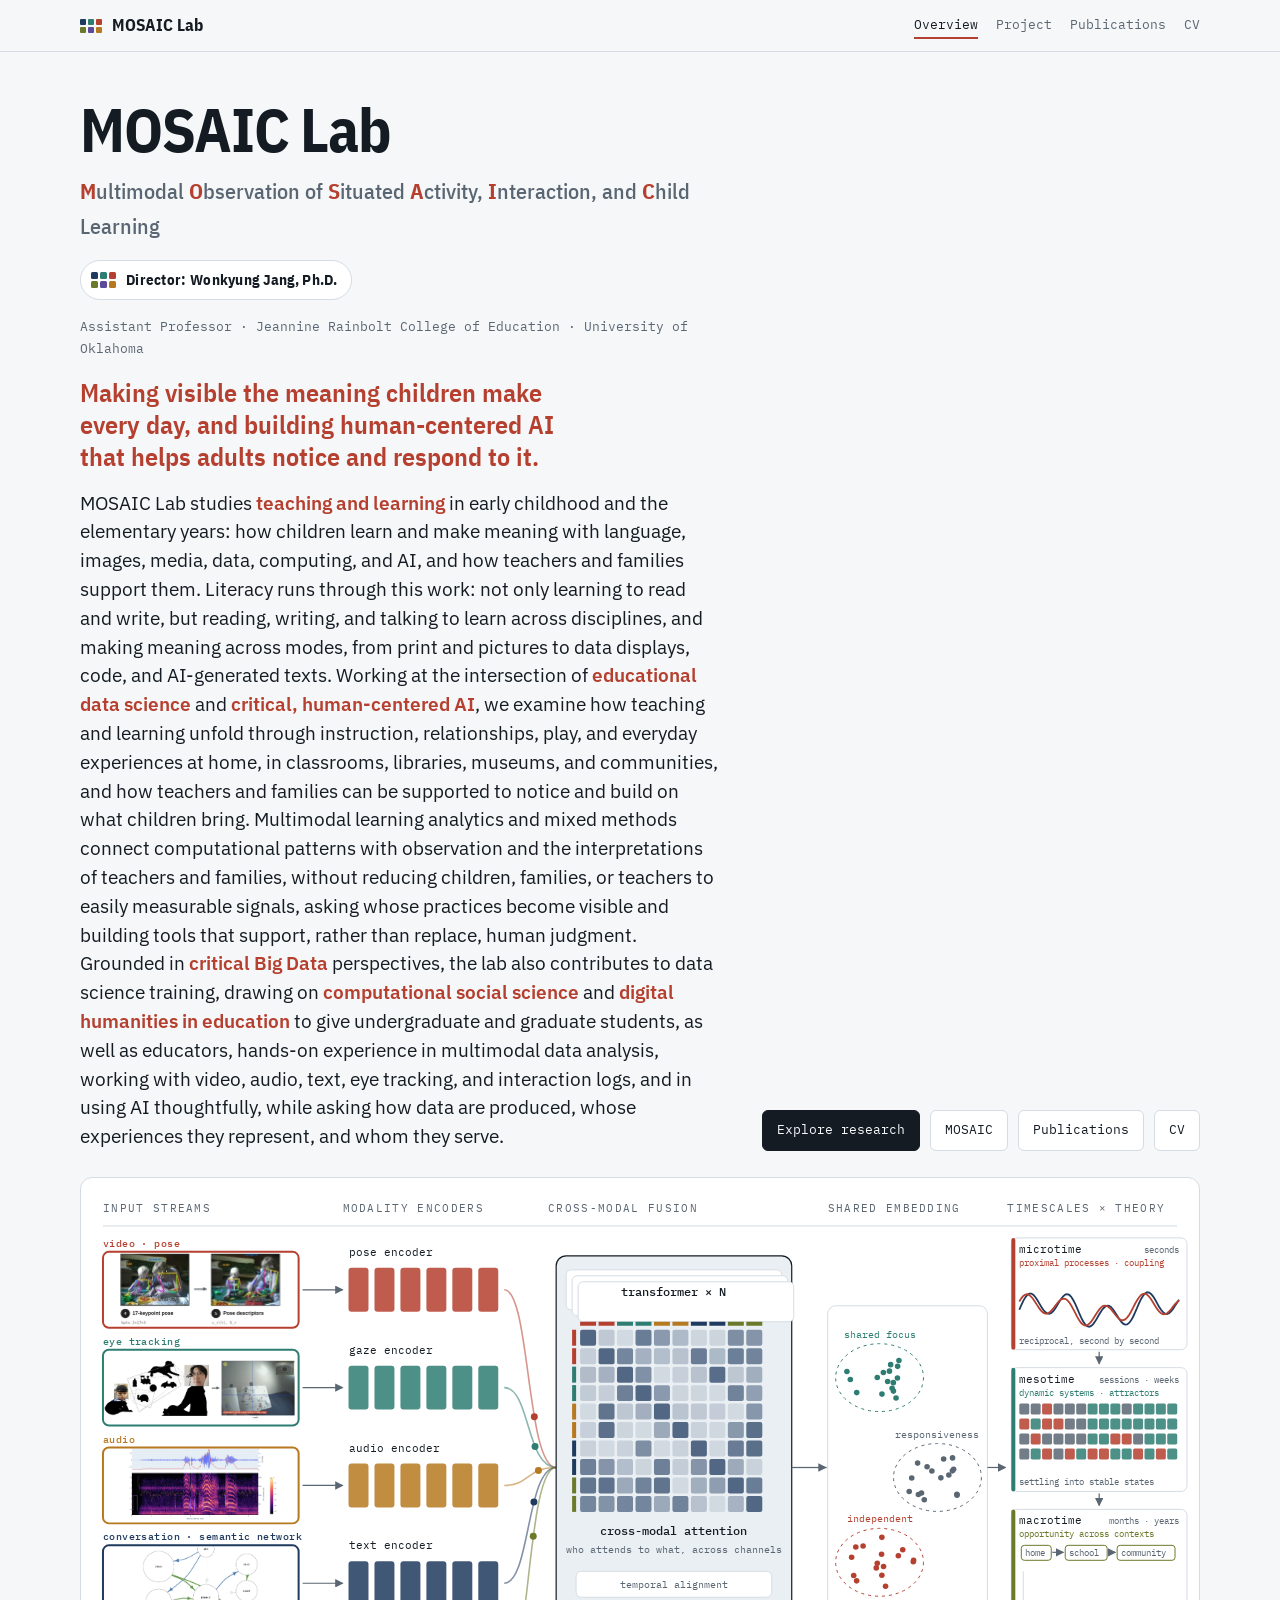
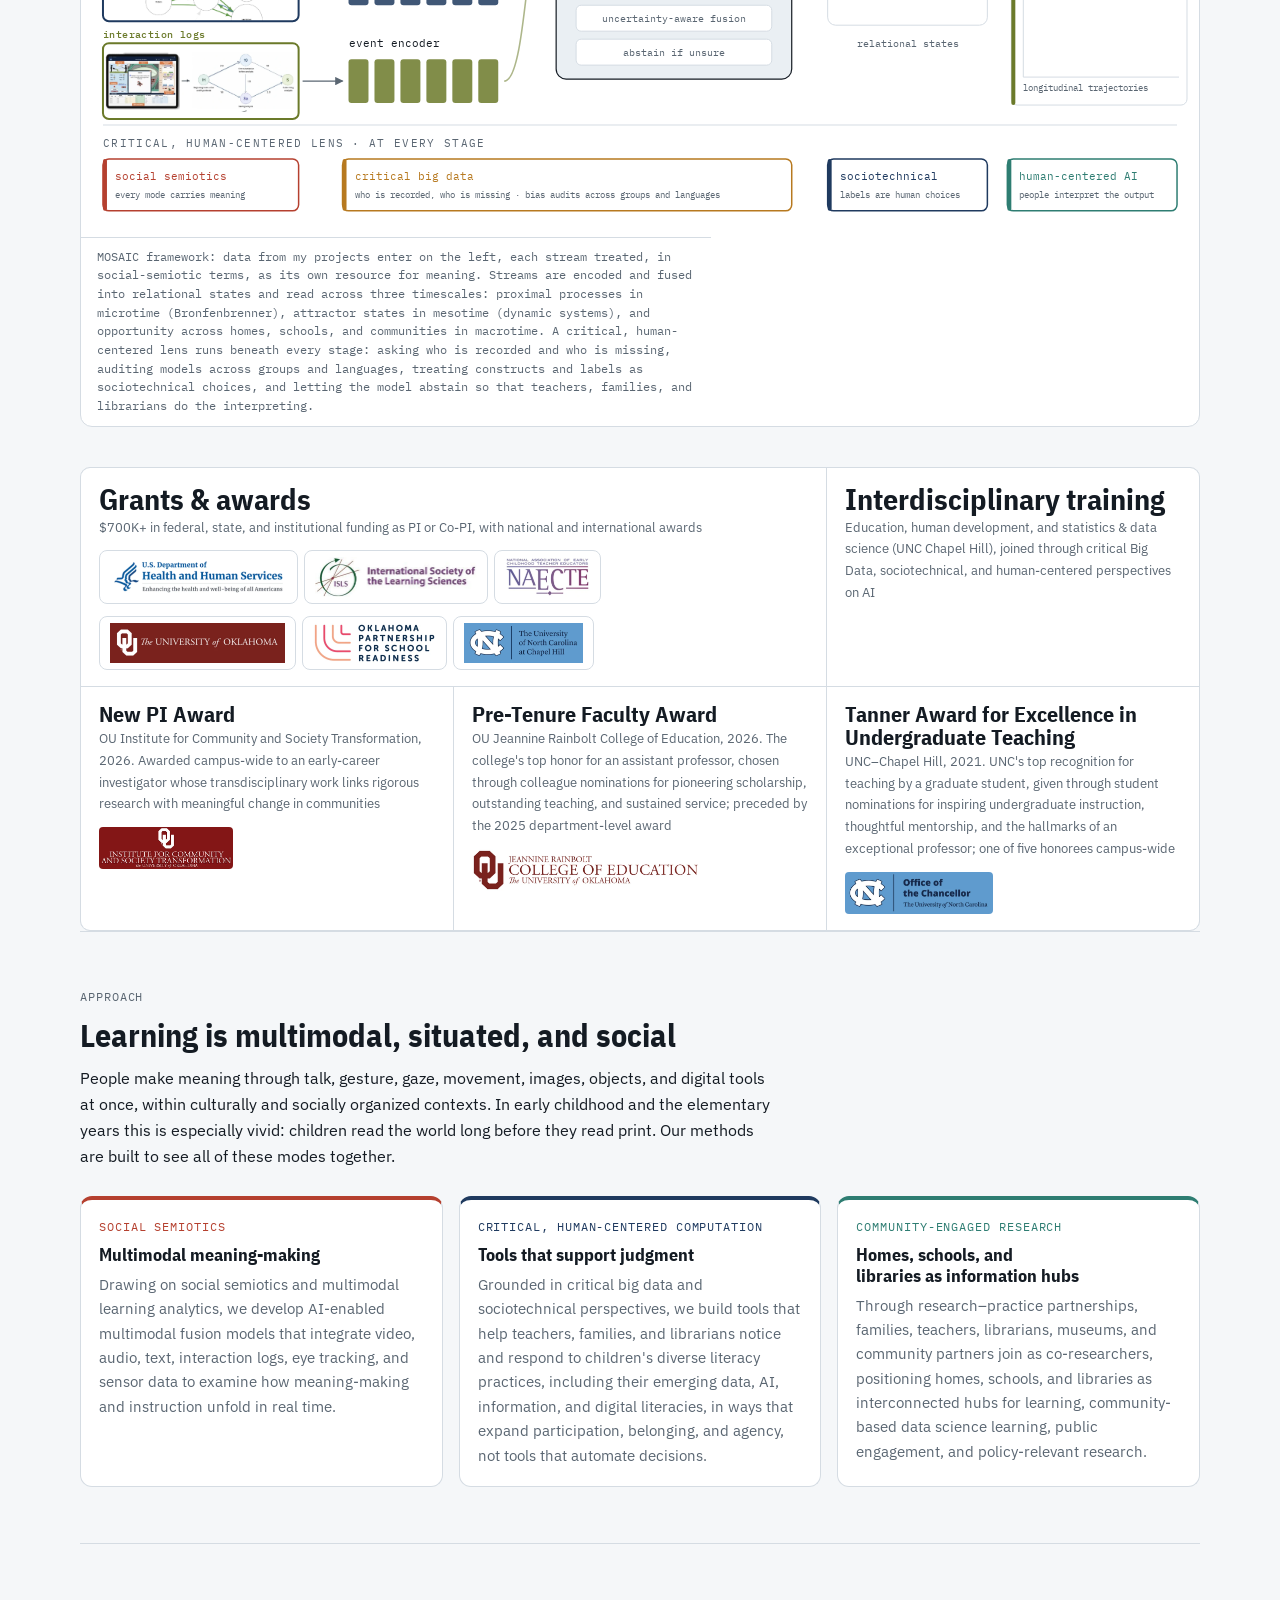
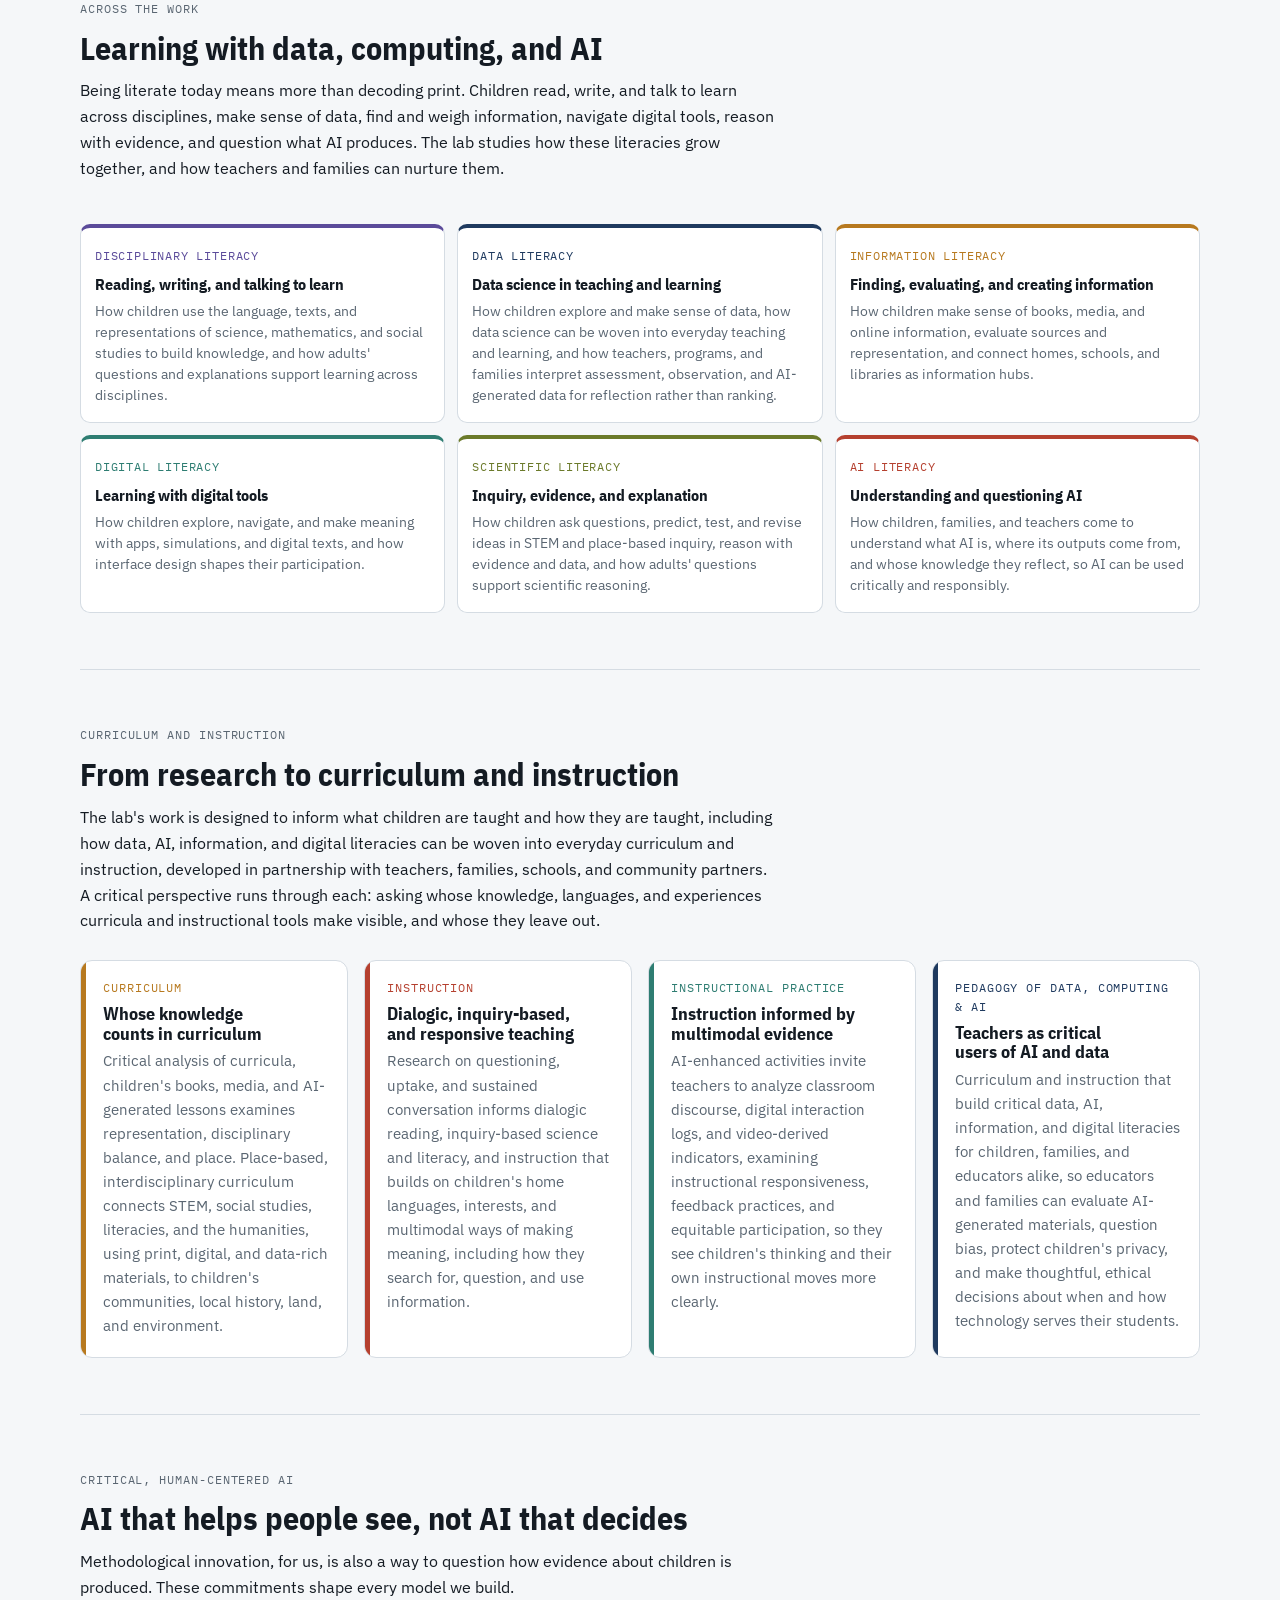
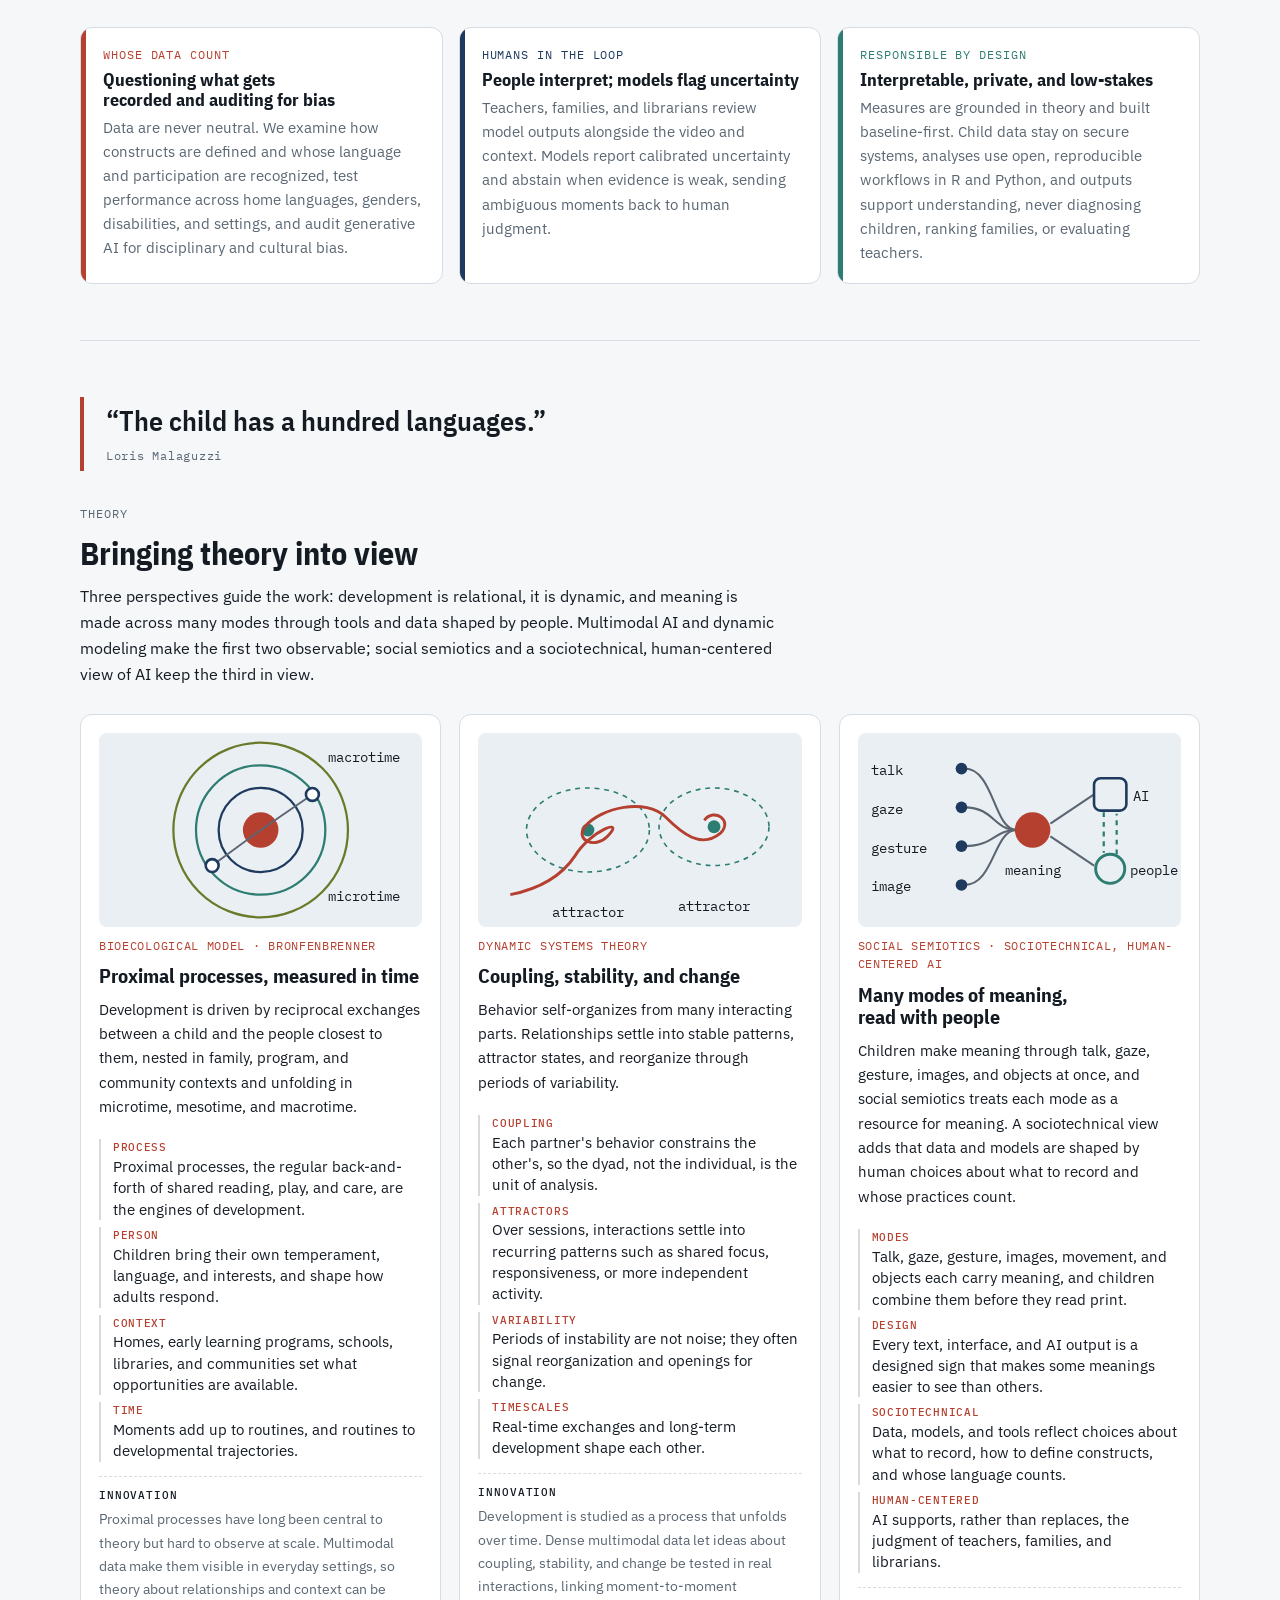
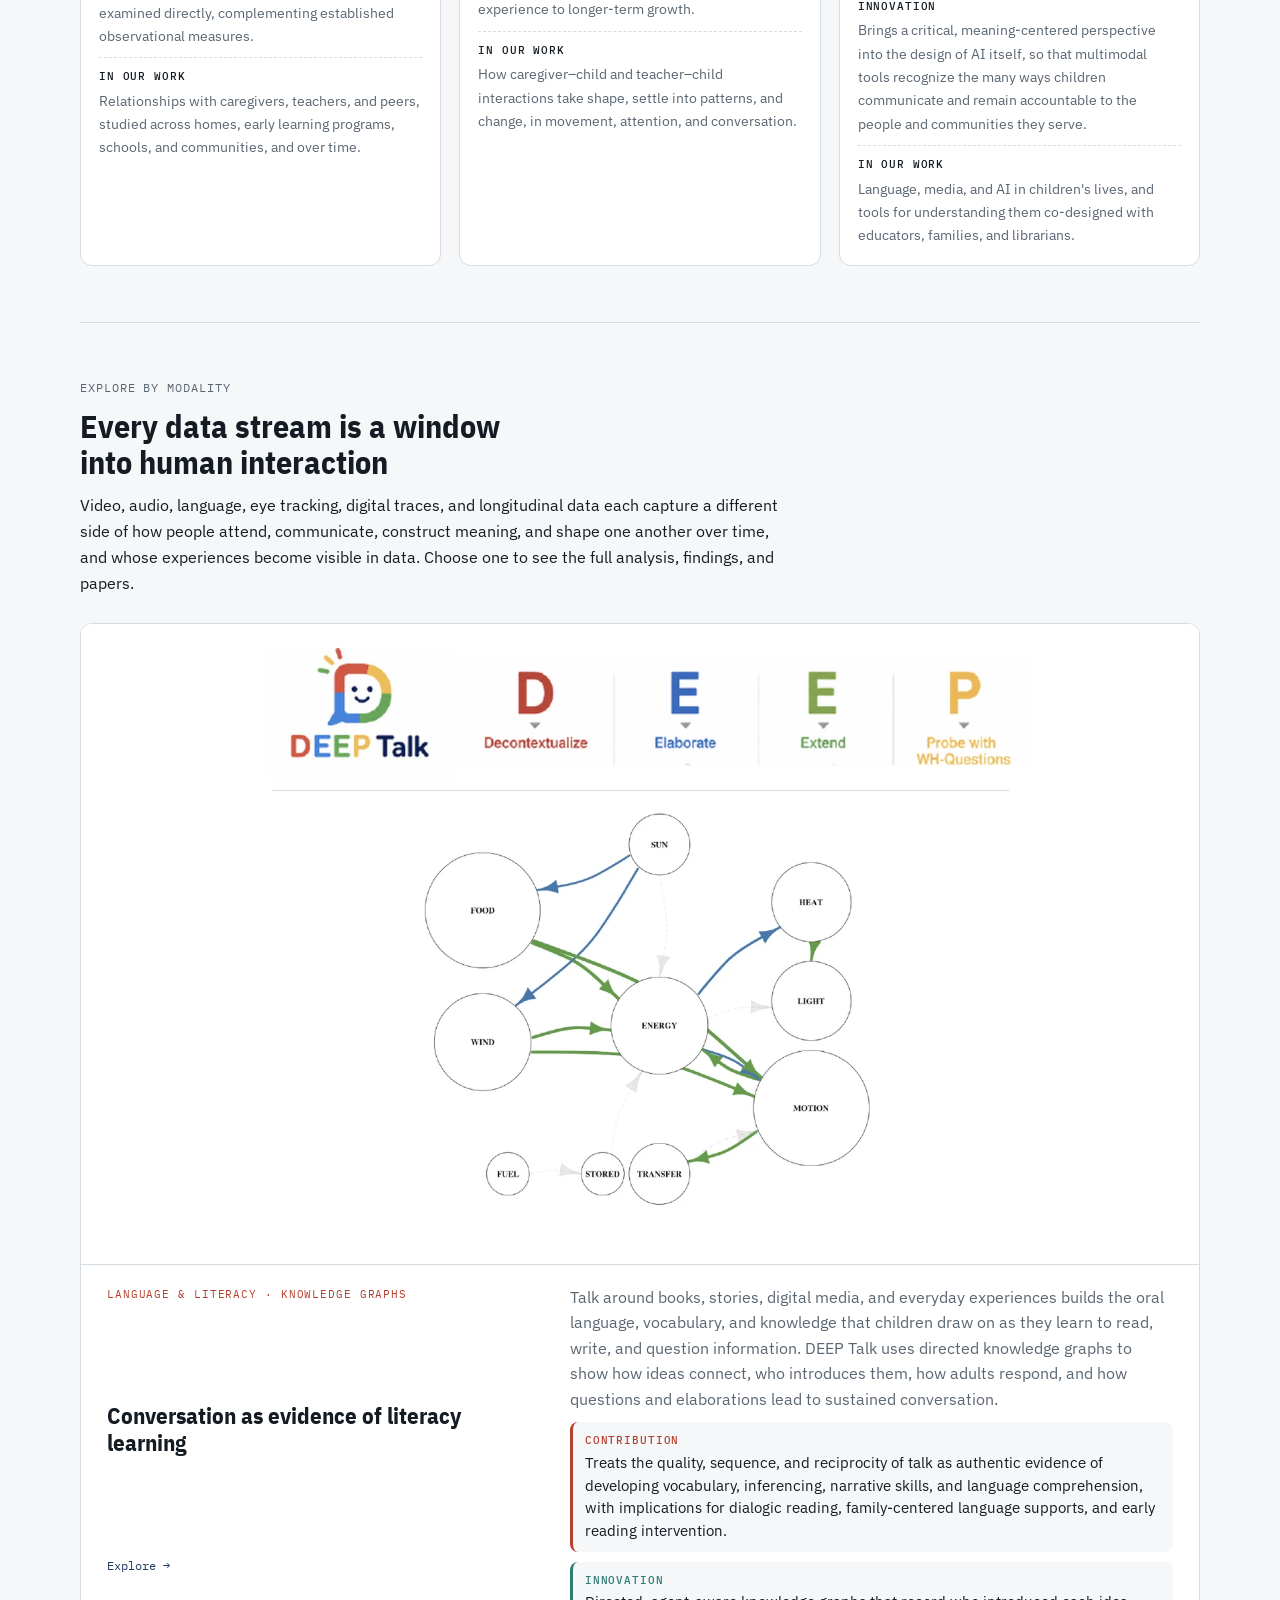
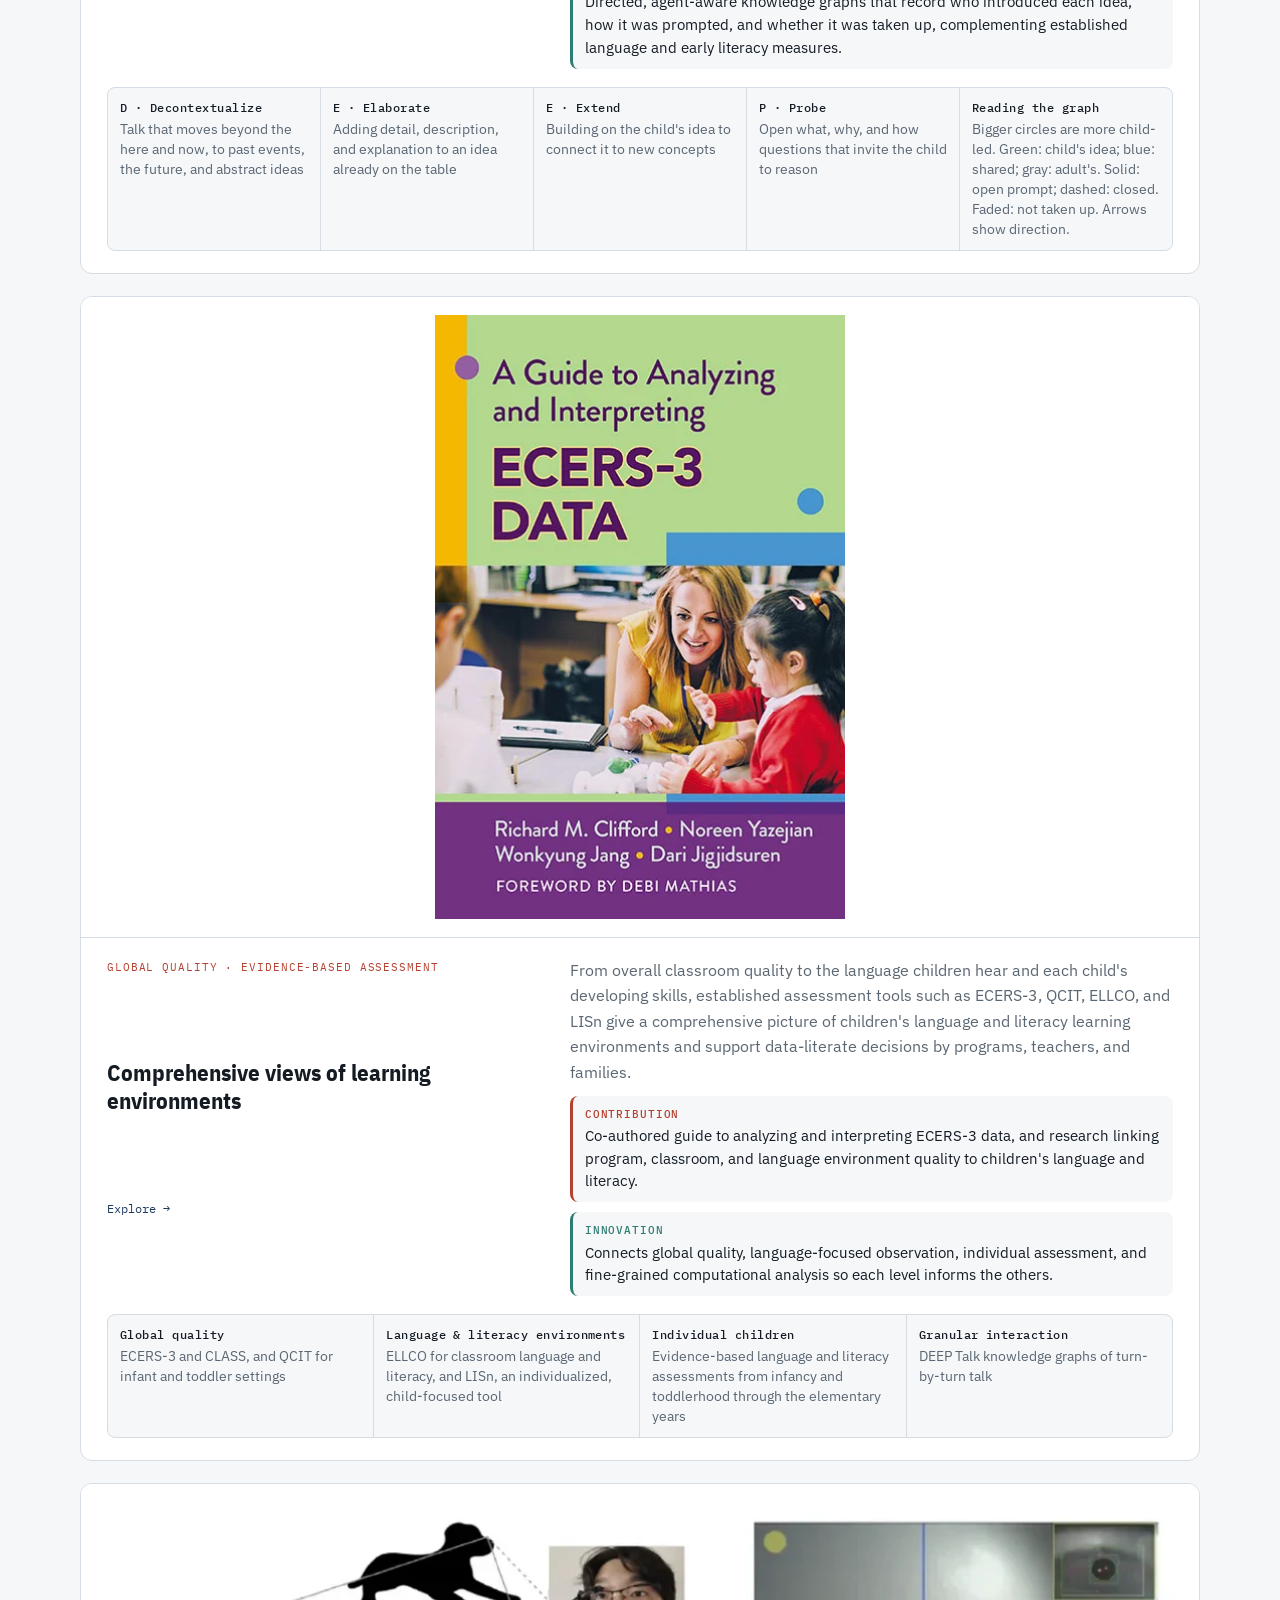
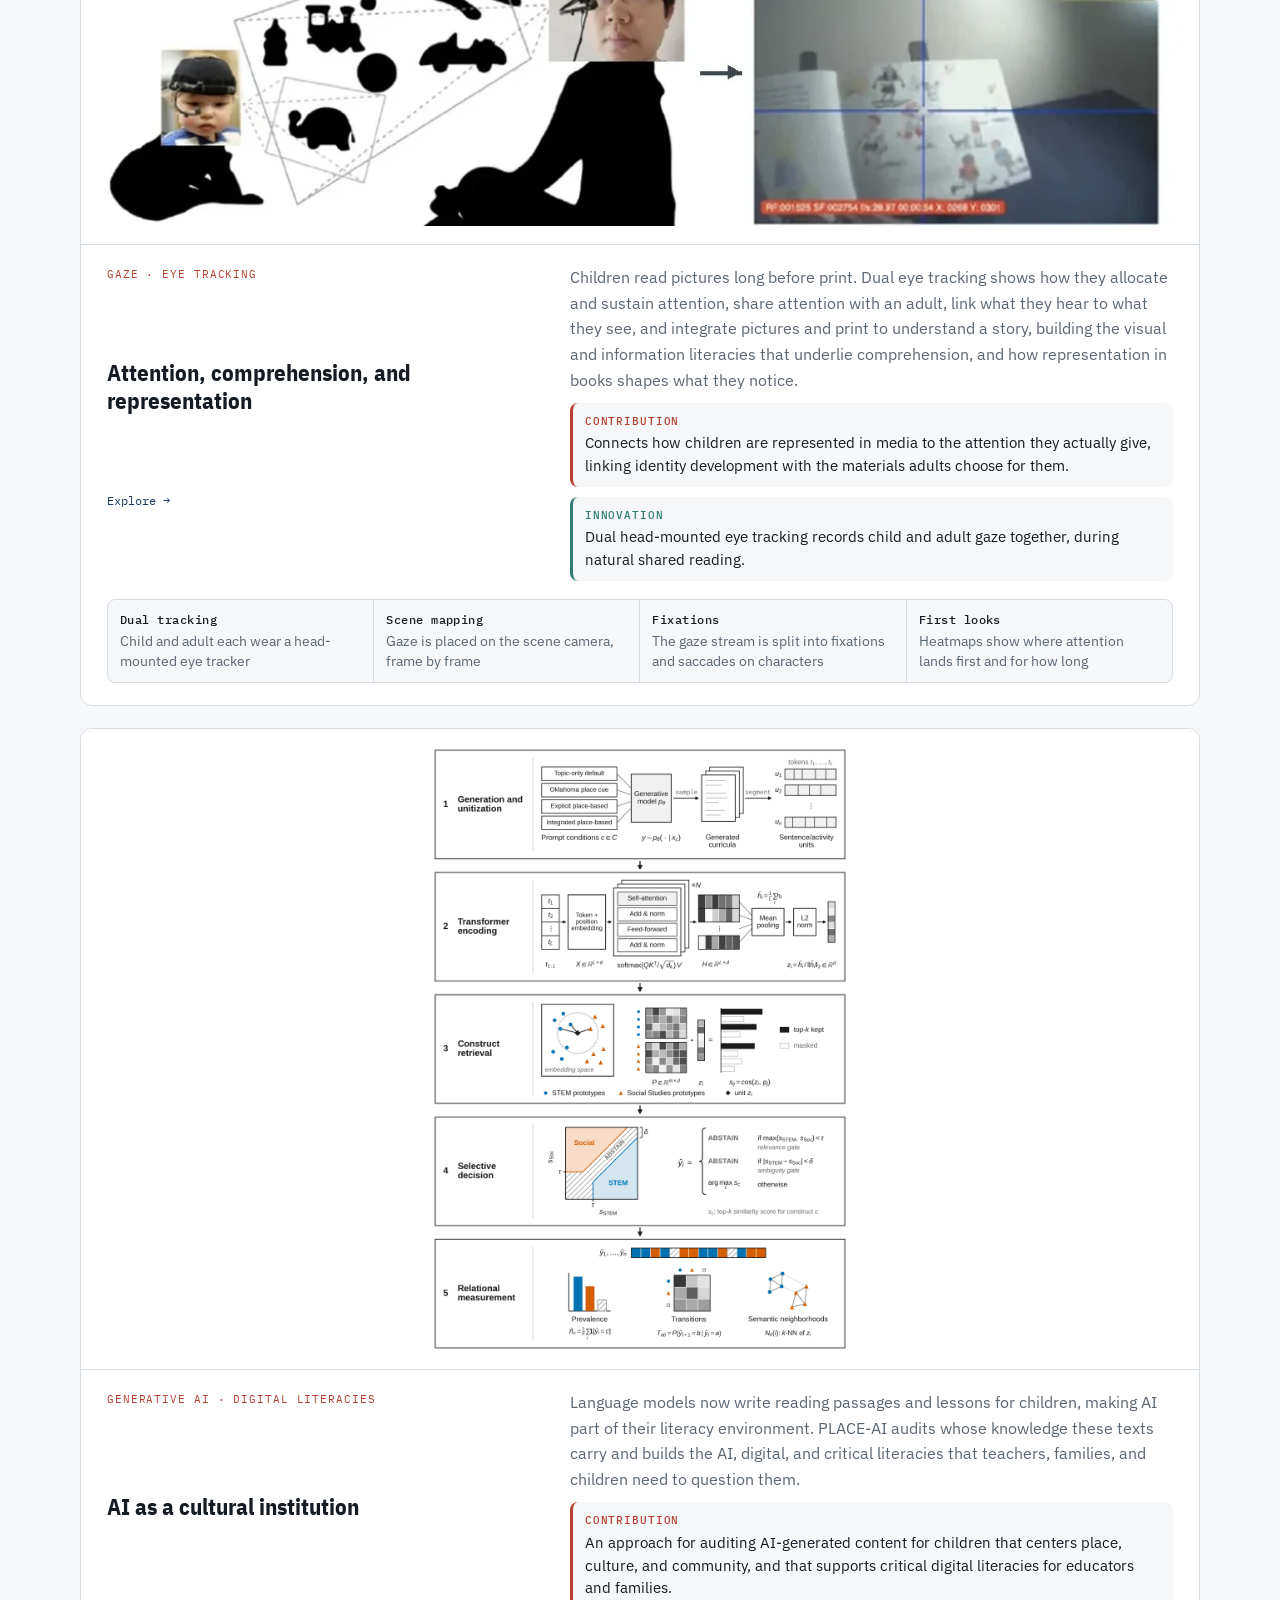
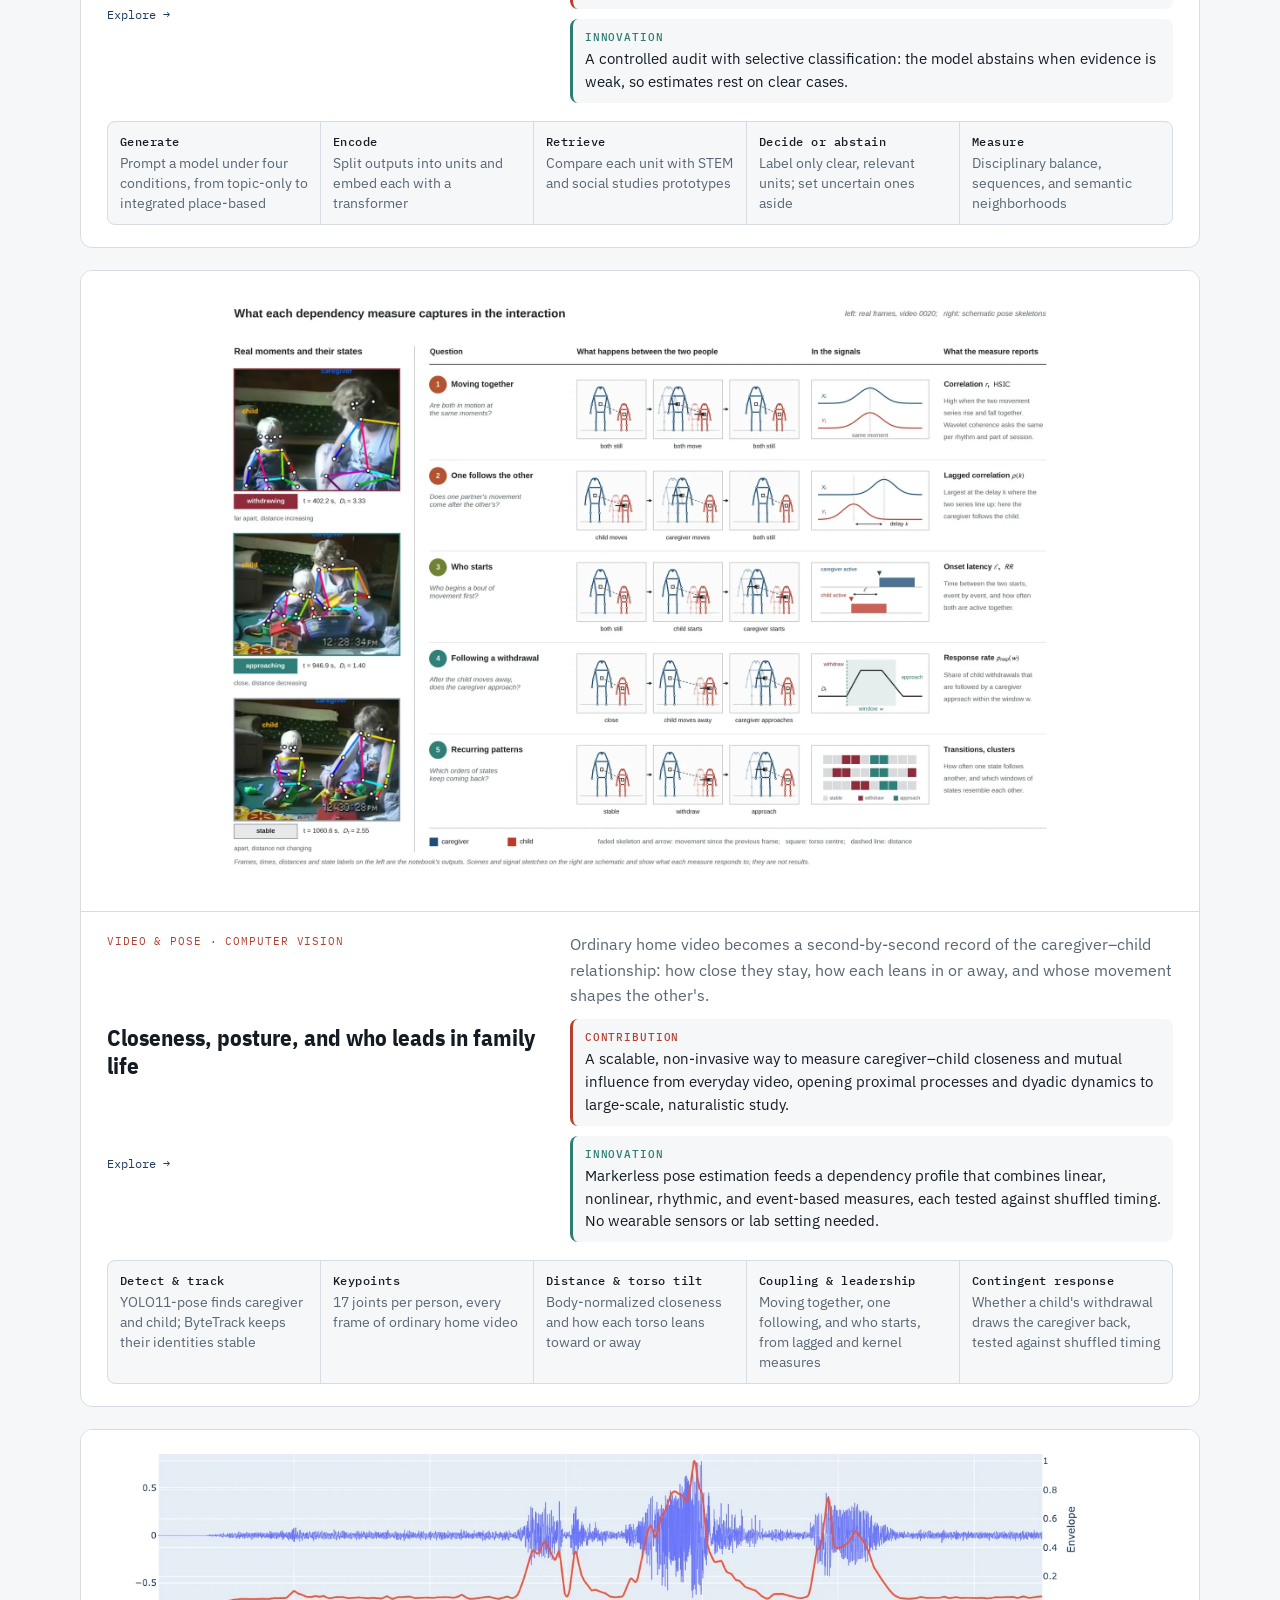
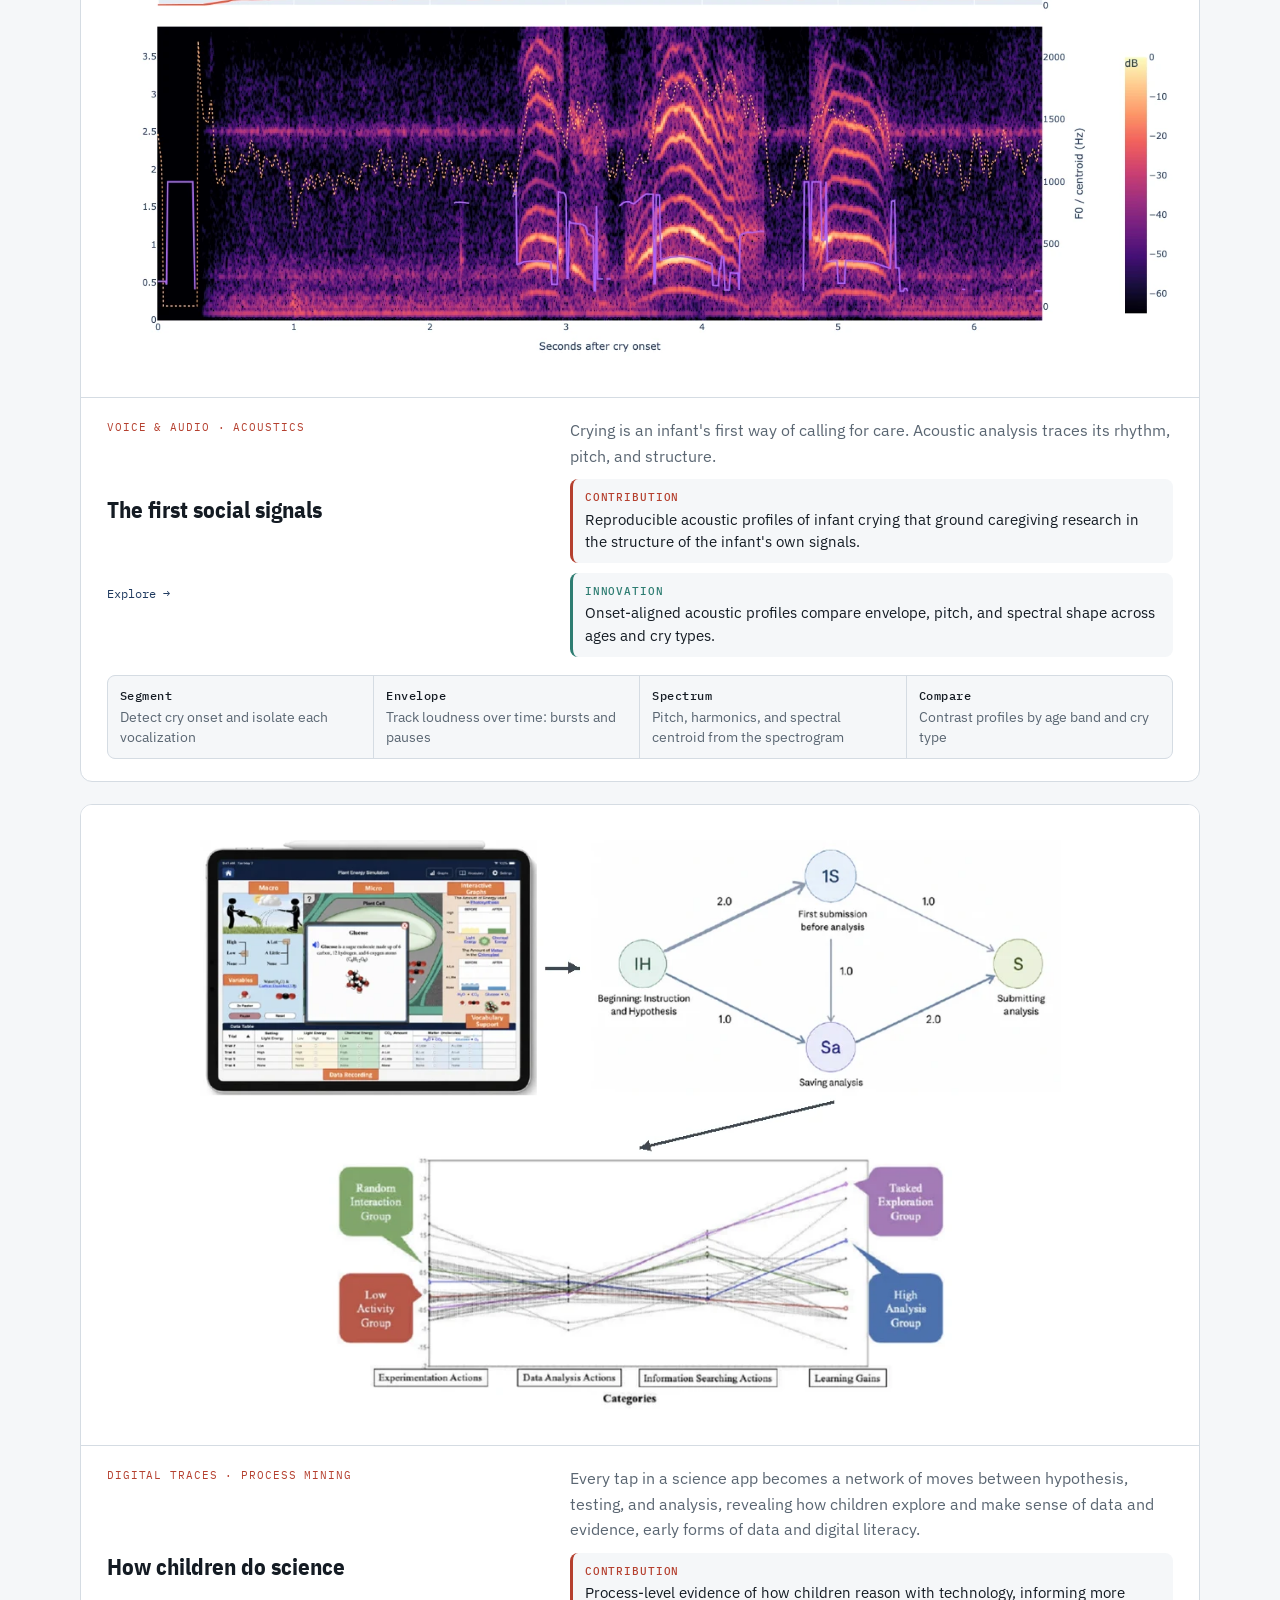
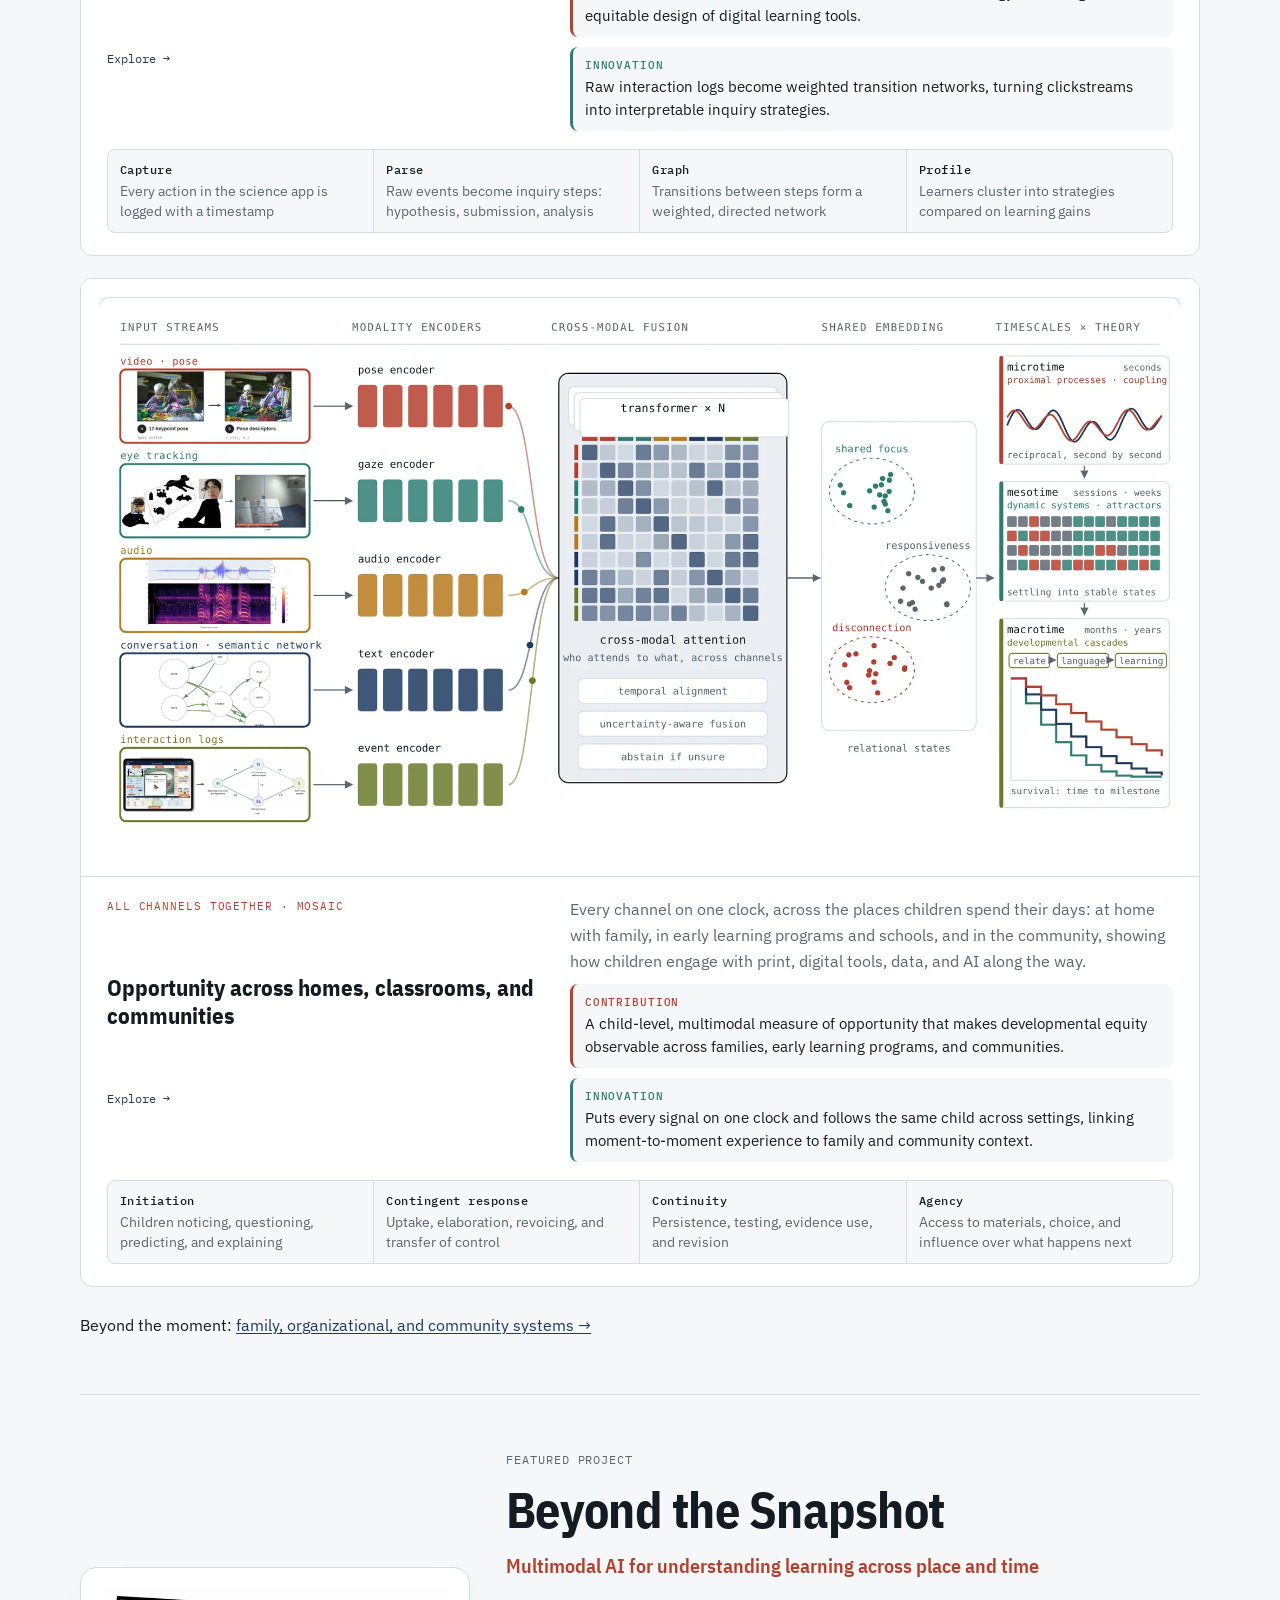
==== commit 0aae01f5: "Add files via upload" ====
--- a/index.html
+++ b/index.html
@@ -489,7 +489,7 @@
 <div class="wip">
 <div class="wipc"><h3>Under review</h3><ul class="clean"><li>PLACE-AI: How generative AI represents place, culture, and community knowledge in curriculum and instruction</li><li>From prediction to prevention: Human-in-the-loop AI for strengthening learning and care in early childhood and elementary education</li><li>Responsible AI in education: A human-centered framework for strengthening teaching, learning, and family–school partnerships</li><li>When do children reach learning milestones? Survival analysis as an educational data science method</li></ul></div>
 <div class="wipc"><h3>In preparation</h3><ul class="clean"><li>DEEP Talk: Directed knowledge graphs for modeling epistemic agency in adult–child STEM and book-reading talk</li><li>AI and digital equity in education: Linguistic, cultural, developmental, and socioeconomic disparities in children&#39;s access to emerging technologies</li><li>AI-mediated multilingual family–school communication: Language, access, and digital equity</li><li>Complex talk as instruction: Teacher language, instructional discourse, and children&#39;s learning</li><li>Language-rich learning environments across children&#39;s everyday contexts: A computational approach</li><li>Peer networks as learning contexts: A computational social network approach</li><li>Relational continuity in educational settings: A computational social network approach to children&#39;s learning</li></ul><a class="more2" href="publications.html#h-ip">All manuscripts in preparation →</a></div>
-<div class="wipc"><h3>Recent talks &amp; webinars</h3><ol class="bib"><li><span class="y">2027</span><div><p class="t">Language, literacy, and social-emotional foundations of equitable early childhood science achievement <span class="tag st">accepted</span></p><p class="v">2027 American Educational Research Association (AERA) Annual Meeting</p></div></li><li><span class="y">2026</span><div><p class="t">Preparing teachers for equitable science learning</p><p class="v">2026 National Association of Early Childhood Teacher Educators (NAECTE) Summer Conference</p></div></li><li><span class="y">2025</span><div><p class="t">Transforming ECE with multimodal AI</p><p class="v">OU JRCoE Center for Educational Development and Research</p></div></li><li><span class="y">2025</span><div><p class="t">Transforming early care and education with AI and Machine Learning</p><p class="v">SKKU-OU Global Dialogues in Early Childhood Education</p></div></li><li><span class="y">2025</span><div><p class="t">Reimagining society through Artificial Intelligence and Machine Learning</p><p class="v">Seoul National University</p></div></li></ol><a class="more2" href="publications.html#h-sp">All 58 presentations, 9 webinars, 10 invited talks →</a></div>
+<div class="wipc"><h3>Recent talks &amp; webinars</h3><ol class="bib"><li><span class="y">2027</span><div><p class="t">Language, literacy, and social-emotional foundations of equitable early childhood science achievement <span class="tag st">accepted</span></p><p class="v">2027 American Educational Research Association (AERA) Annual Meeting</p></div></li><li><span class="y">2027</span><div><p class="t">Constructing gender through discourse: A critical computational analysis of children&#39;s family and media language <span class="tag st">accepted</span></p><p class="v">2027 American Educational Research Association (AERA) Annual Meeting</p></div></li></ol><a class="more2" href="publications.html#h-sp">All 59 presentations, 9 webinars, 11 invited talks →</a></div>
 </div></section>
 <section aria-labelledby="h-aw"><div class="prose"><p class="lbl">Recognition</p><h2 id="h-aw">Awards and honors</h2><p>Recognized for transdisciplinary research, teaching, and work at the intersection of AI and education.</p></div><div class="awf"><div class="aw"><div class="awlg"><img src="logo-icast.webp" alt="OU Institute for Community and Society Transformation" loading="lazy"></div><span class="ay">2026 · Institutional</span><h3>New PI Award</h3><p class="aws">OU Institute for Community and Society Transformation</p><p>Awarded campus-wide to an early-career investigator whose transdisciplinary work links rigorous research with meaningful change in communities.</p></div><div class="aw"><div class="awlg"><img src="logo-jrcoe.webp" alt="OU Jeannine Rainbolt College of Education" loading="lazy"></div><span class="ay">2026 · Institutional</span><h3>Pre-Tenure Faculty Award</h3><p class="aws">OU Jeannine Rainbolt College of Education</p><p>The college&#39;s top honor for an assistant professor, chosen through colleague nominations for pioneering scholarship, outstanding teaching, and sustained service; preceded by the 2025 department-level award.</p></div><div class="aw"><div class="awlg"><img src="logo-unc.webp" alt="The University of North Carolina at Chapel Hill" loading="lazy"></div><span class="ay">2021 · Institutional</span><h3>Tanner Award for Excellence in Undergraduate Teaching</h3><p class="aws">University of North Carolina at Chapel Hill</p><p>UNC&#39;s top recognition for teaching by a graduate student, given through student nominations for inspiring undergraduate instruction, thoughtful mentorship, and the hallmarks of an exceptional professor; one of five honorees campus-wide.</p></div></div><ul class="awl"><li><span class="ay">2024</span><span><b>First Place Poster Award</b> · Oklahoma Partnership for School Readiness</span><span class="lv">State</span></li><li><span class="ay">2021</span><span><b>Best Poster Award</b> · Conference on Artificial Intelligence in Smart Cities</span><span class="lv">International</span></li><li><span class="ay">2021</span><span><b>ISLS &amp; Wallace Foundation Scholarship</b> · International Society of the Learning Sciences</span><span class="lv">International</span></li><li><span class="ay">2021</span><span><b>NAECTE Foundation Doctoral Scholarship</b> · National Association of Early Childhood Teacher Educators</span><span class="lv">National</span></li></ul></section>
 <section aria-labelledby="h-c"><div class="prose"><p class="lbl">Contact</p><h2 id="h-c">Collaboration and partnerships</h2><p>MOSAIC Lab works with families, educators, librarians, early childhood programs, elementary schools, museums, and community organizations, and with colleagues across education, the social and behavioral sciences, the humanities, statistics and data science, and computing and engineering.</p></div>
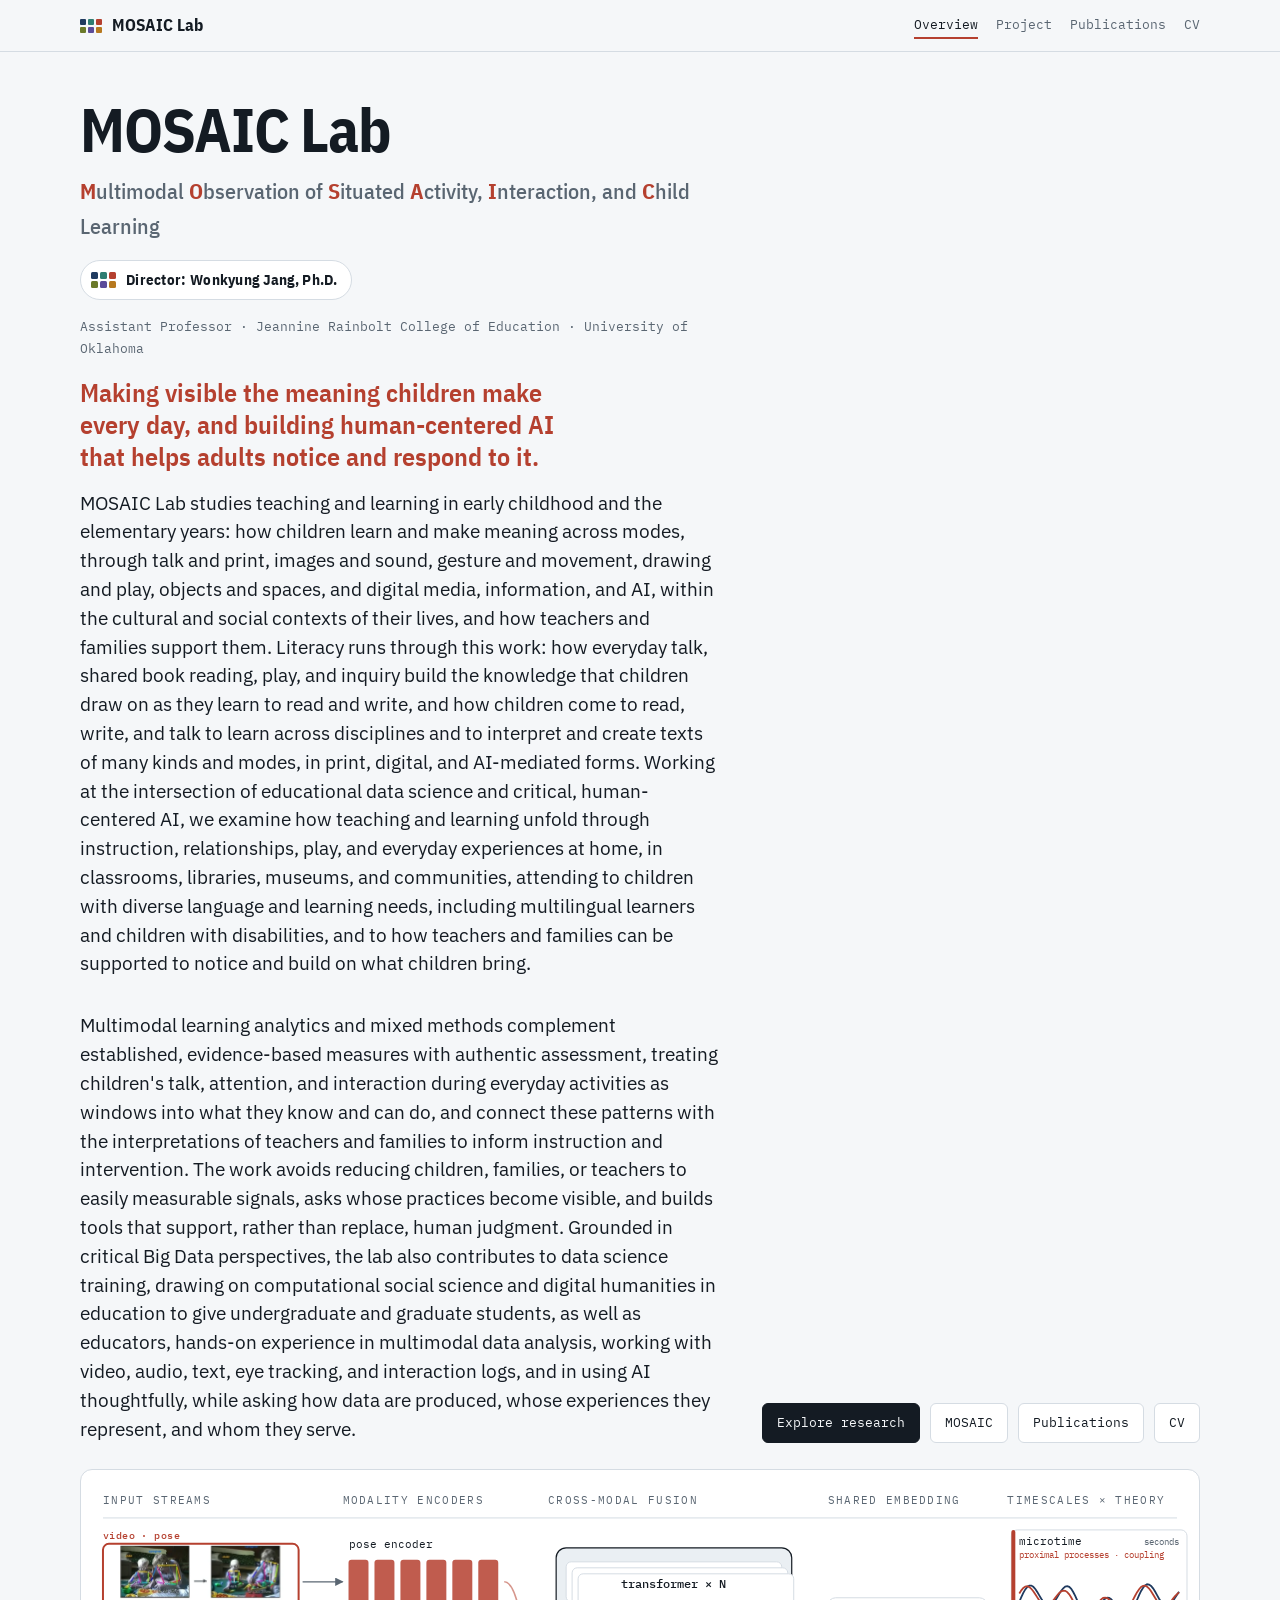
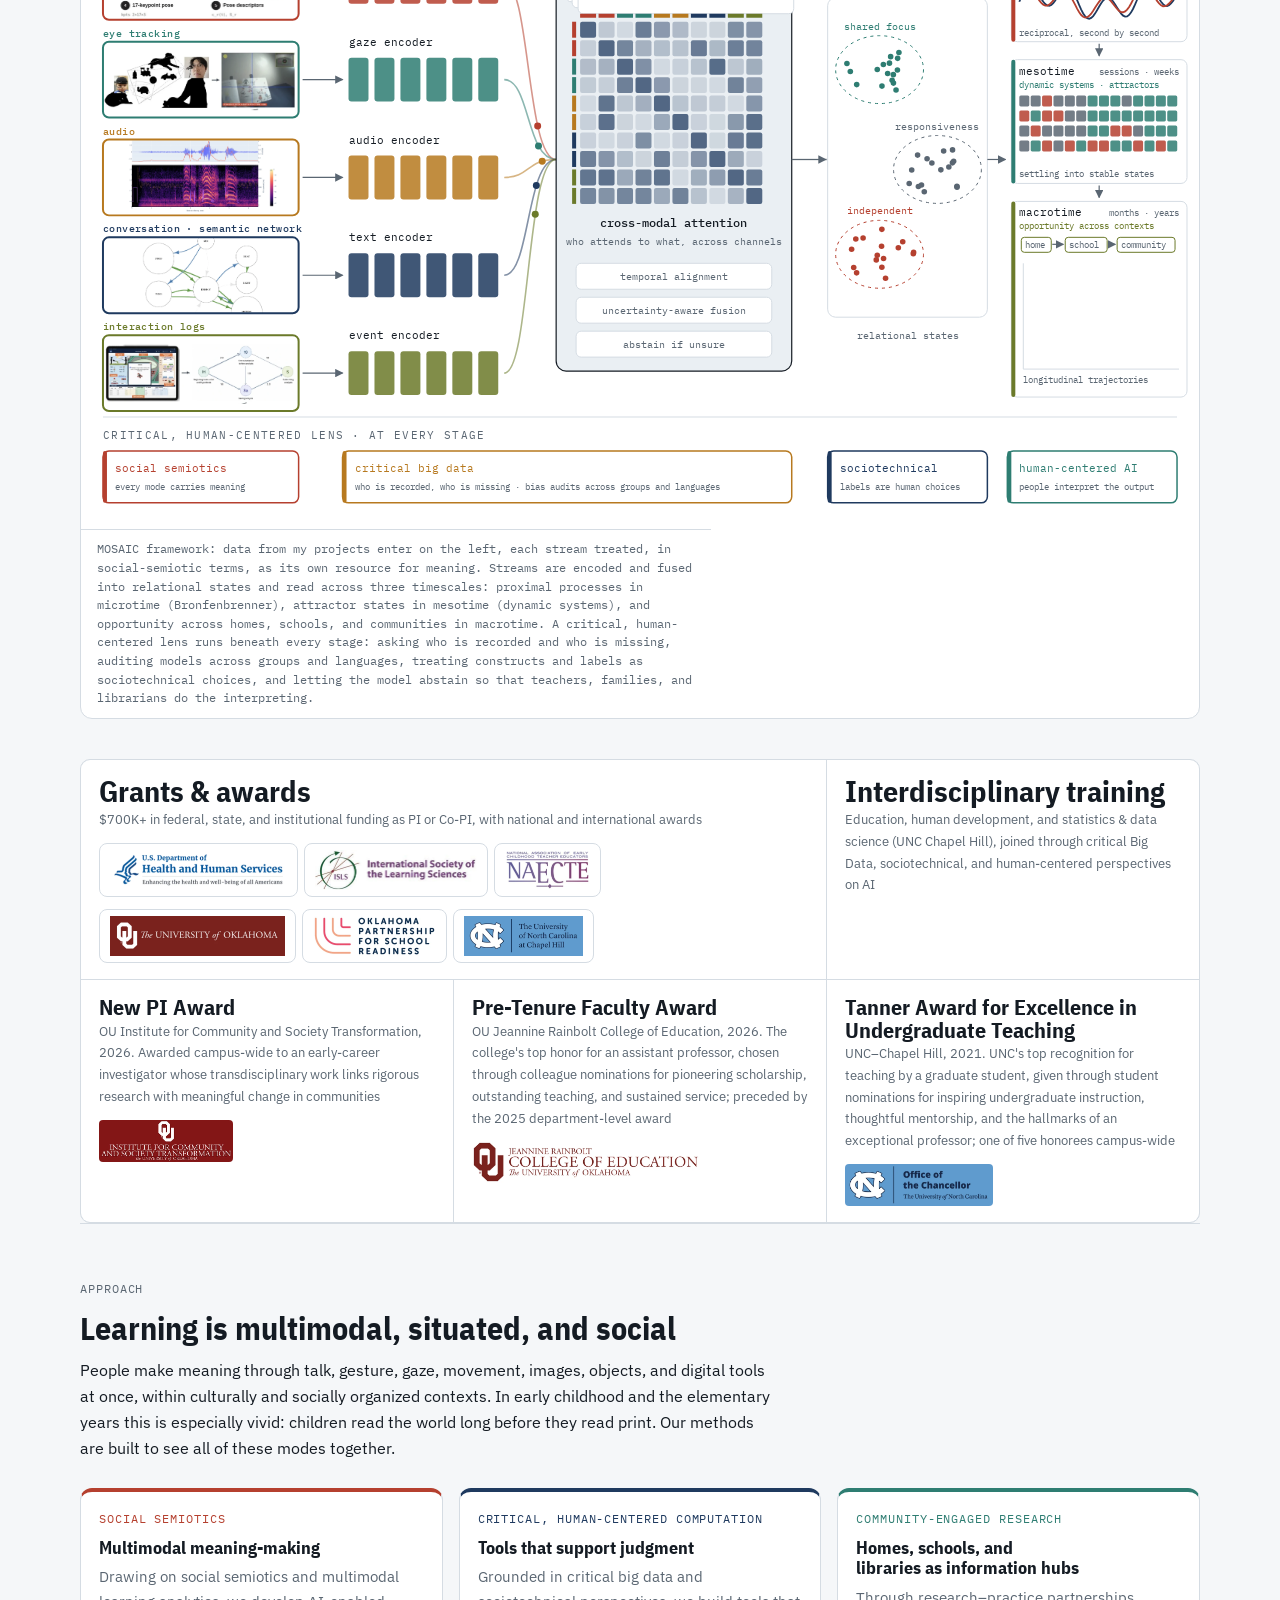
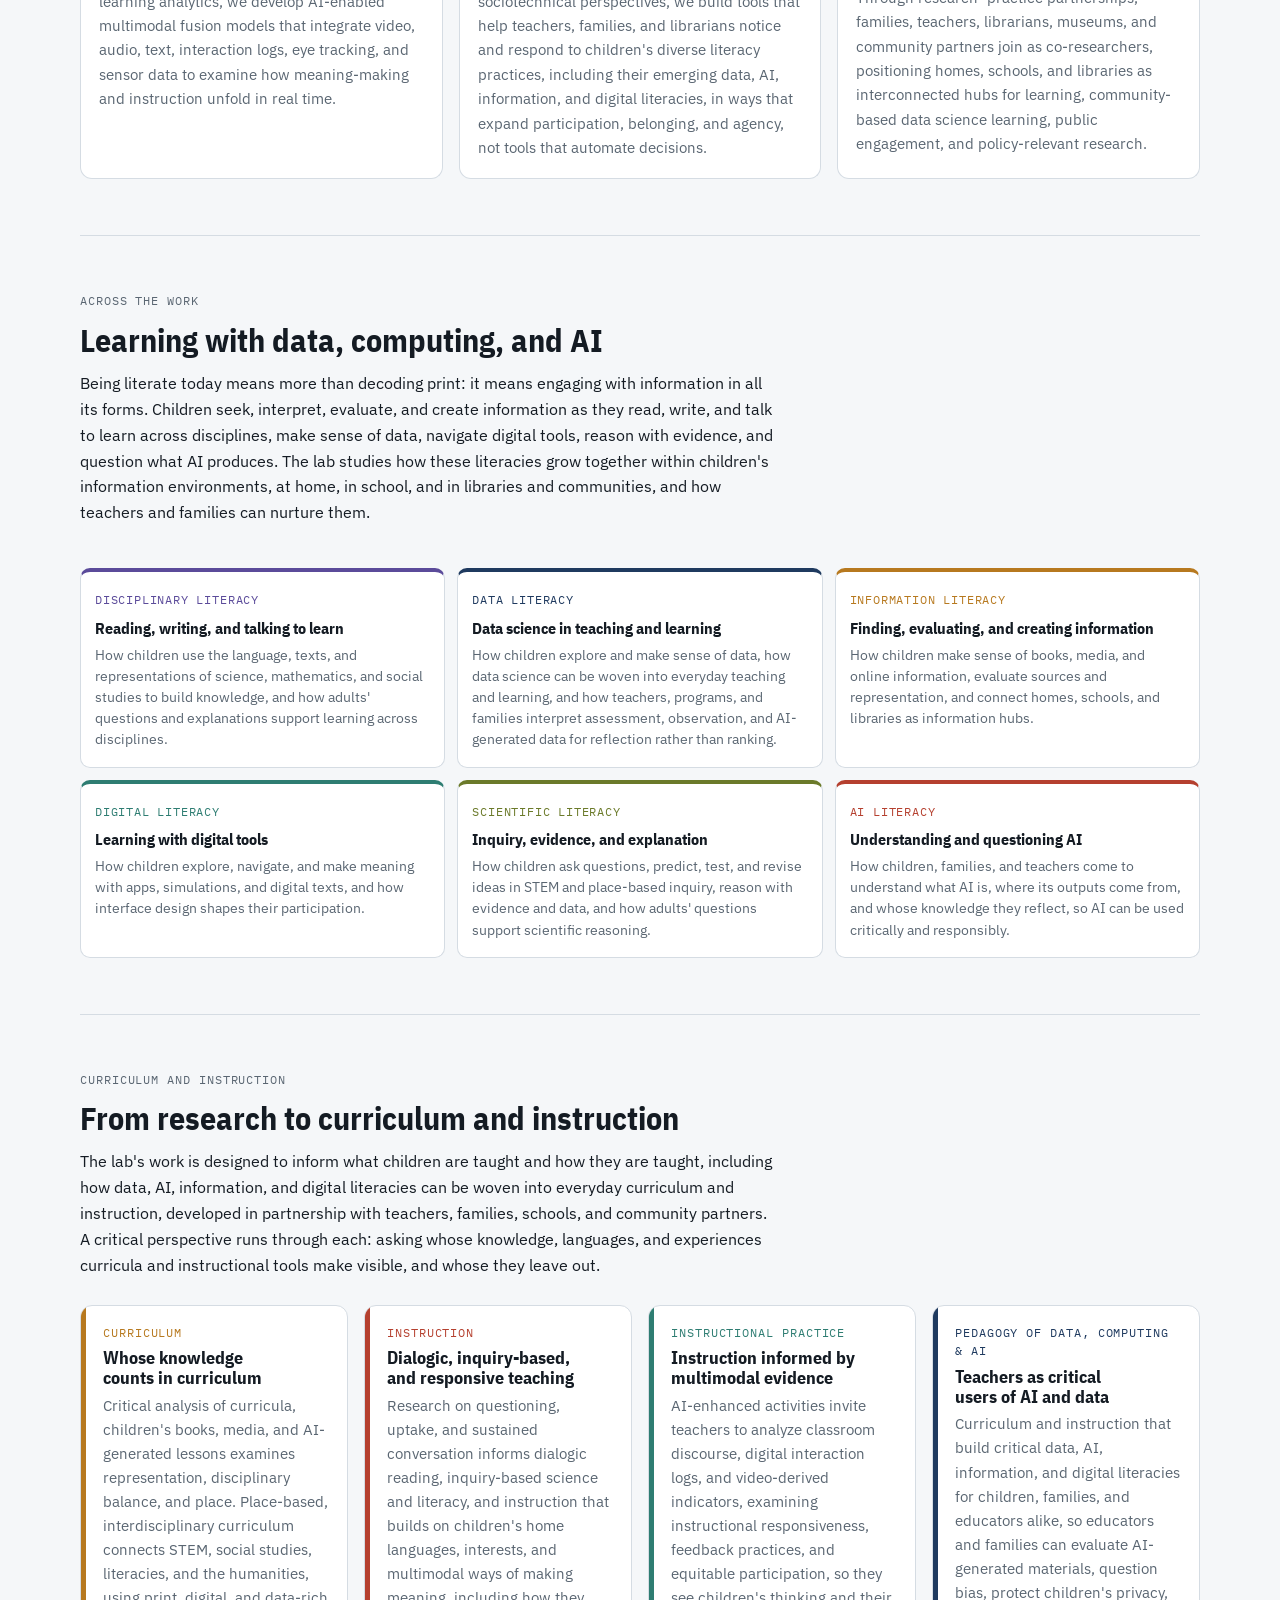
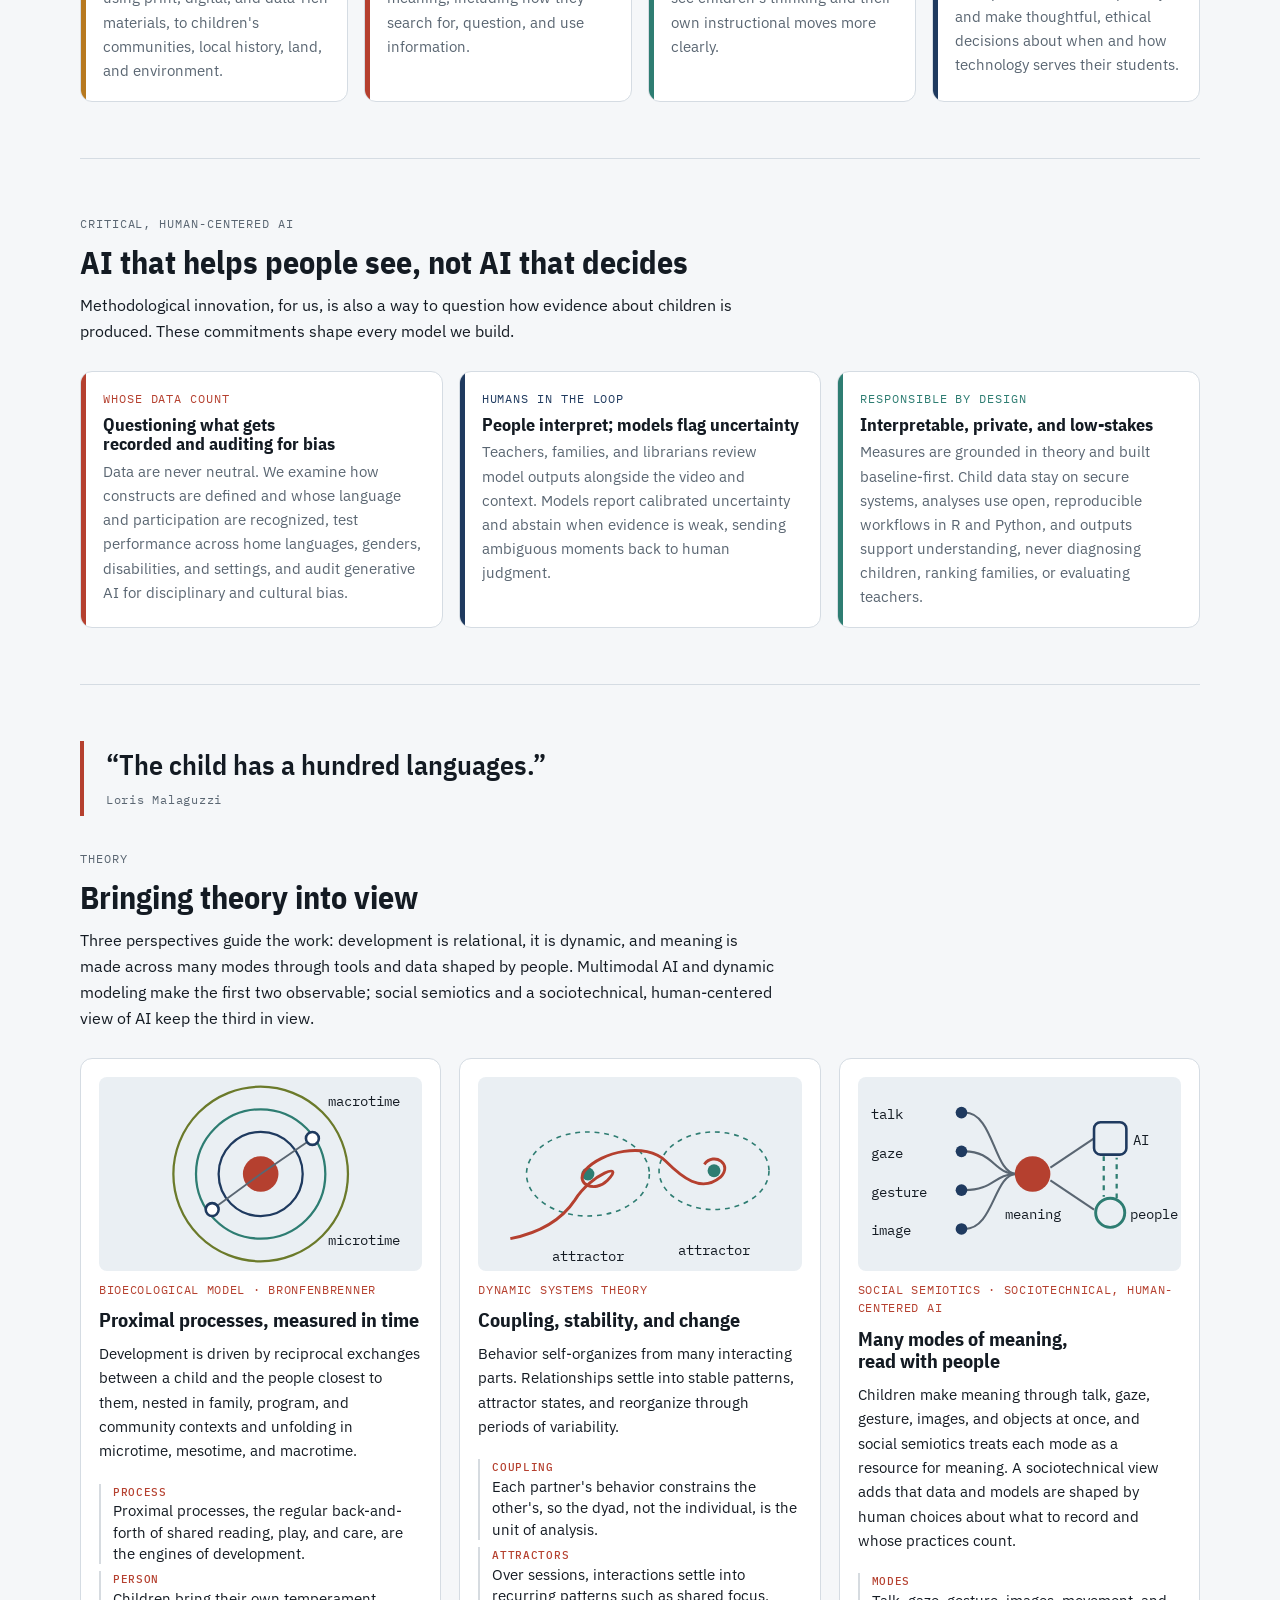
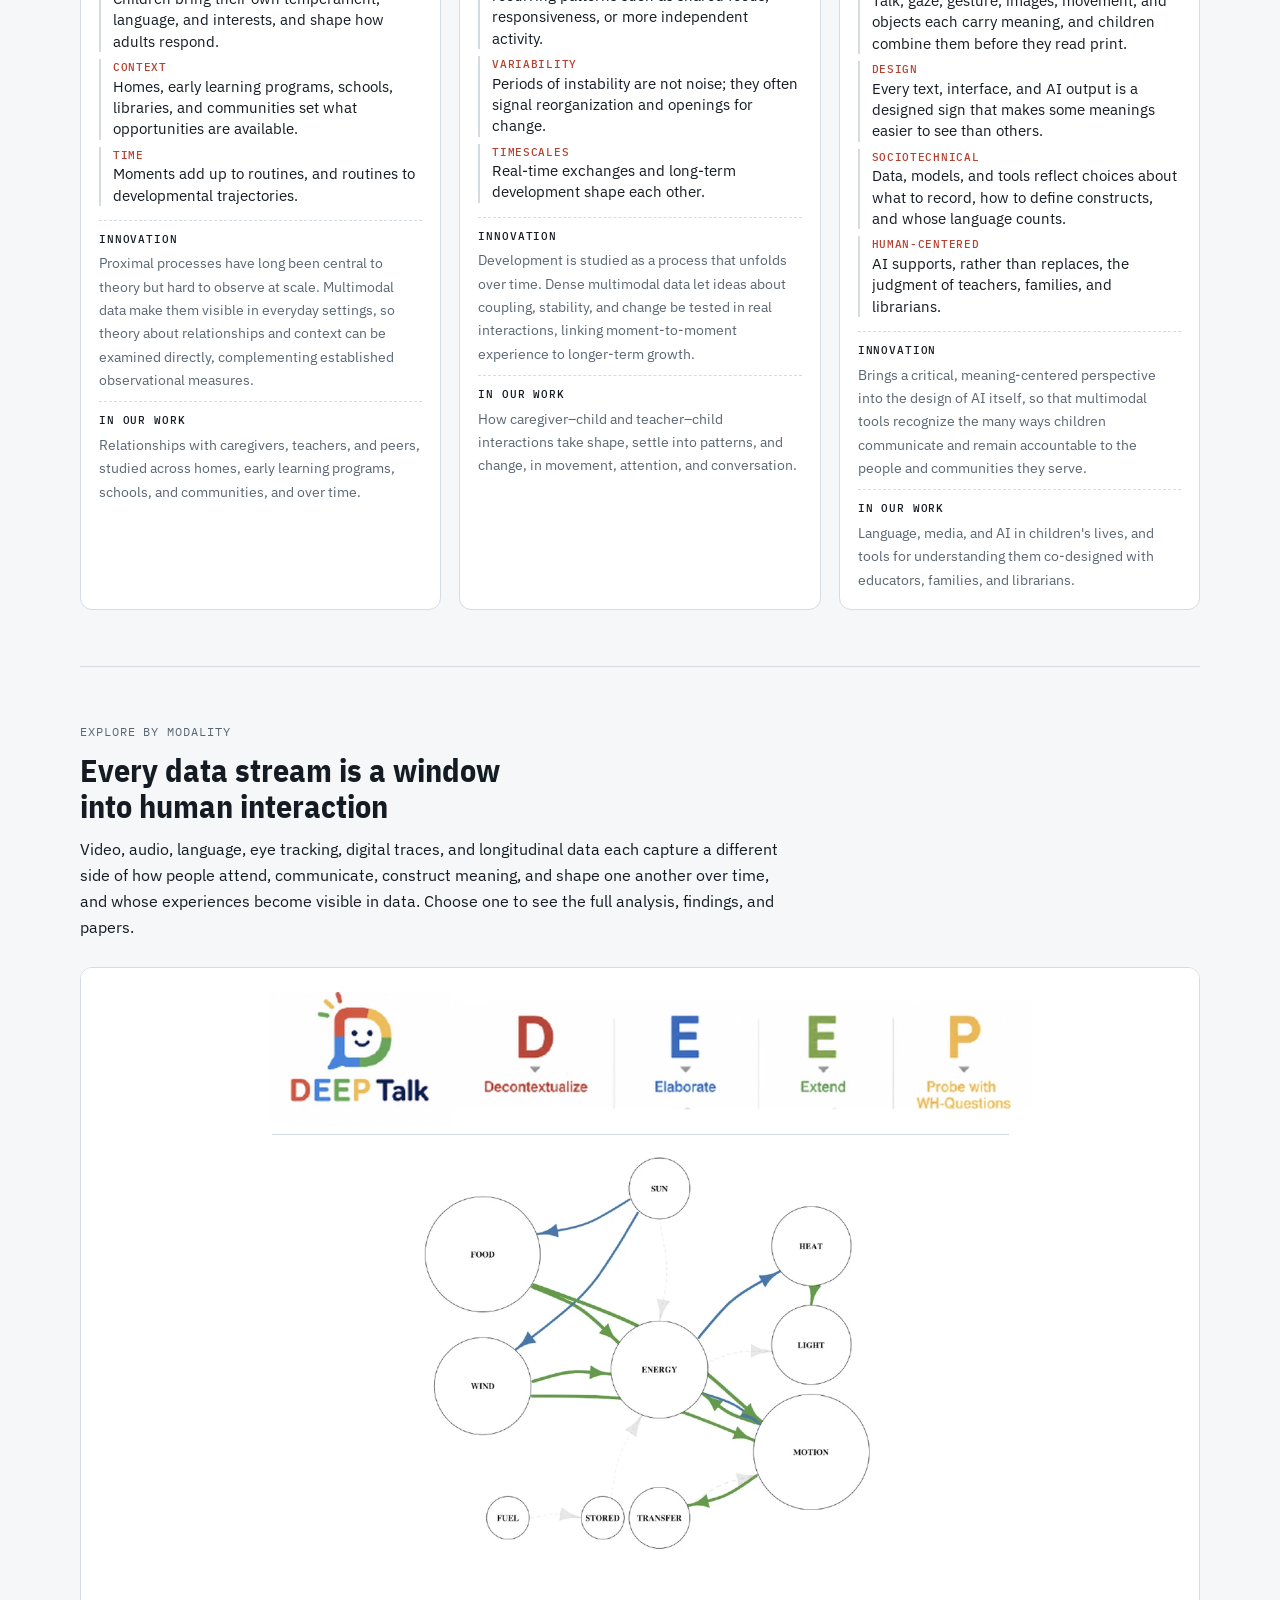
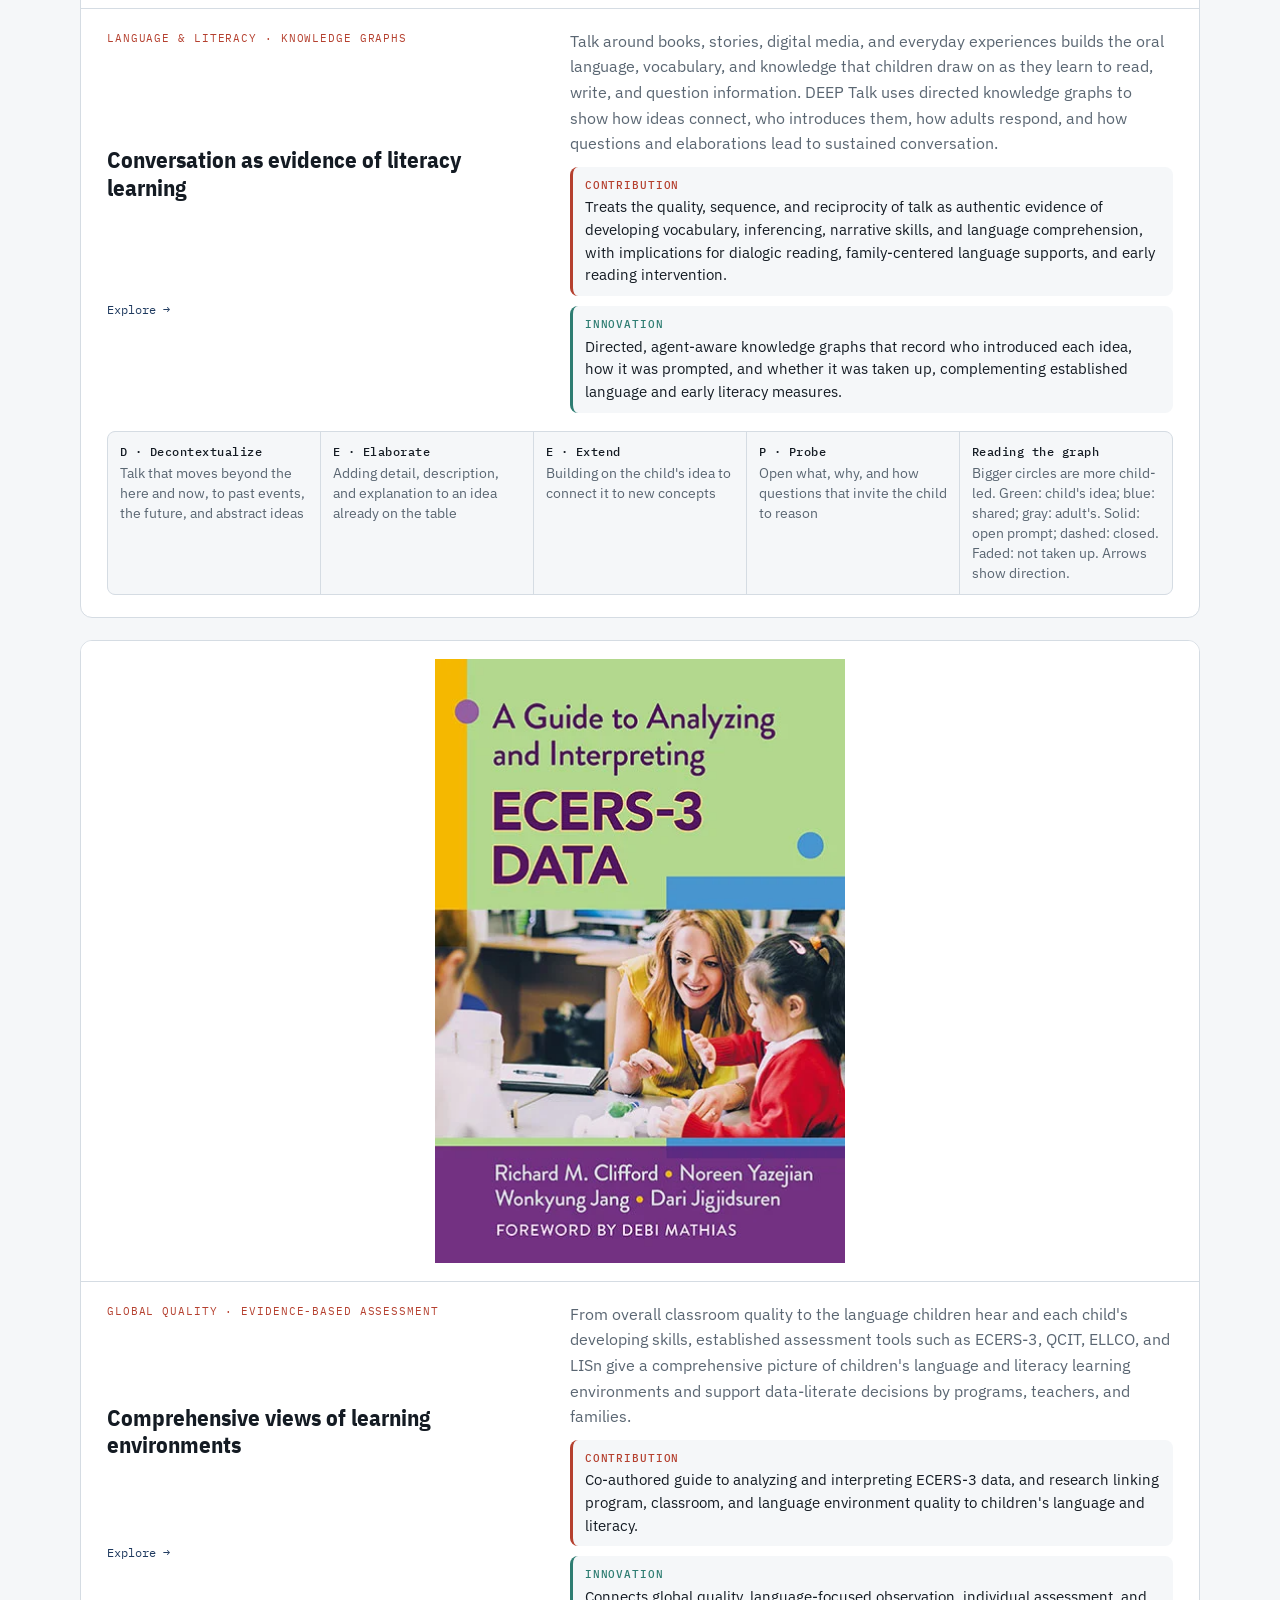
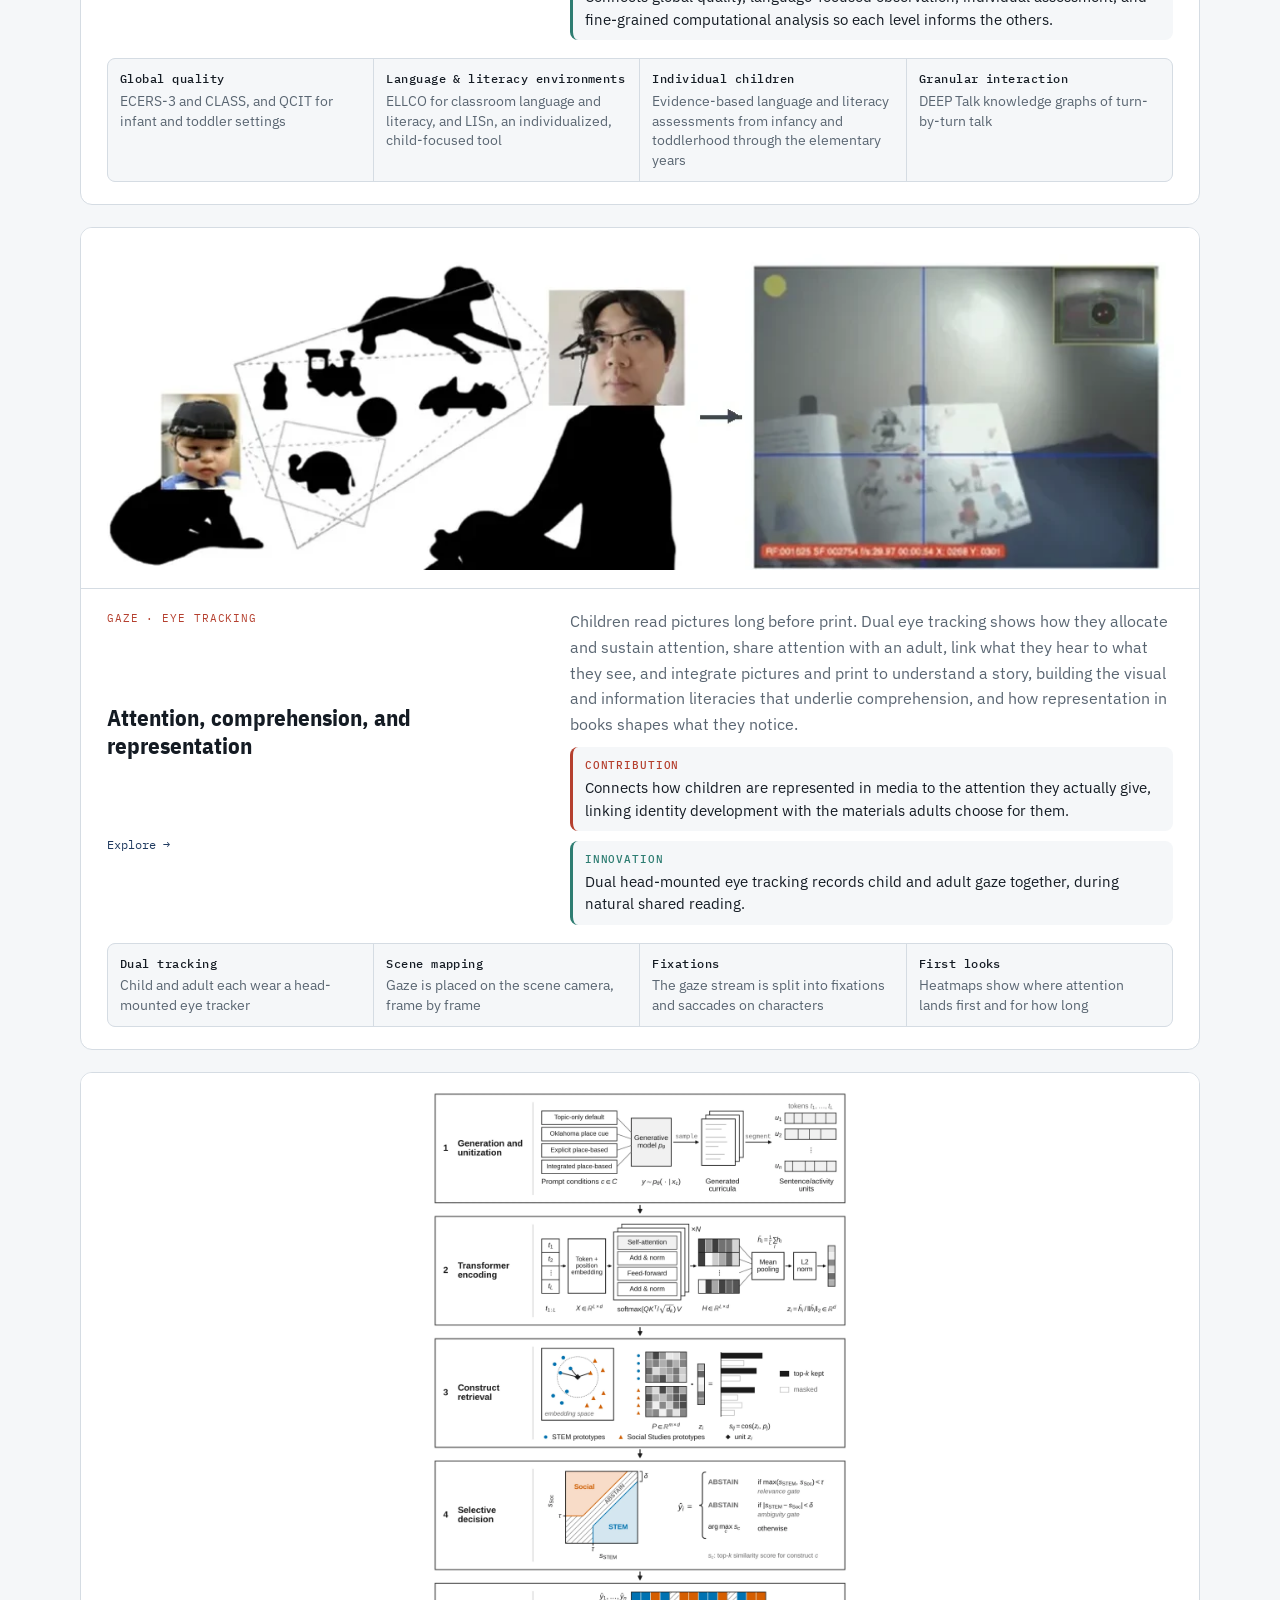
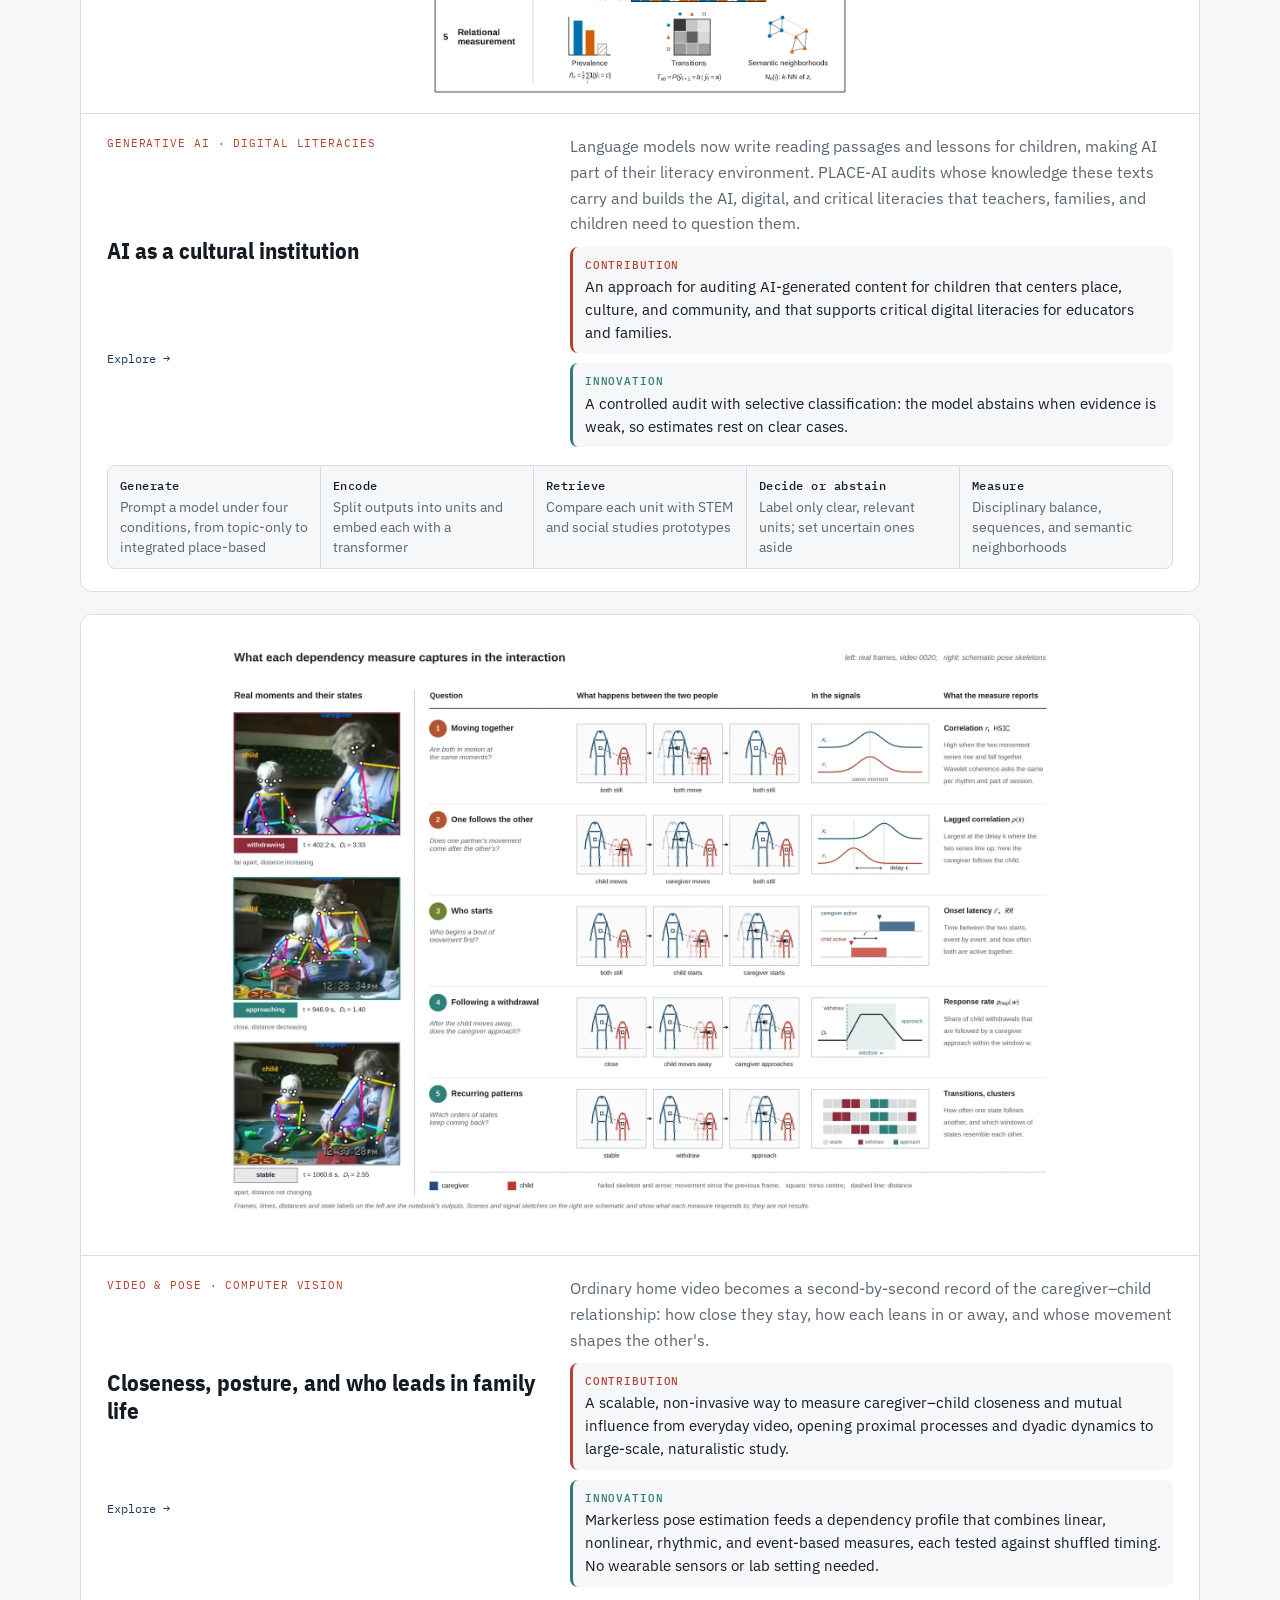
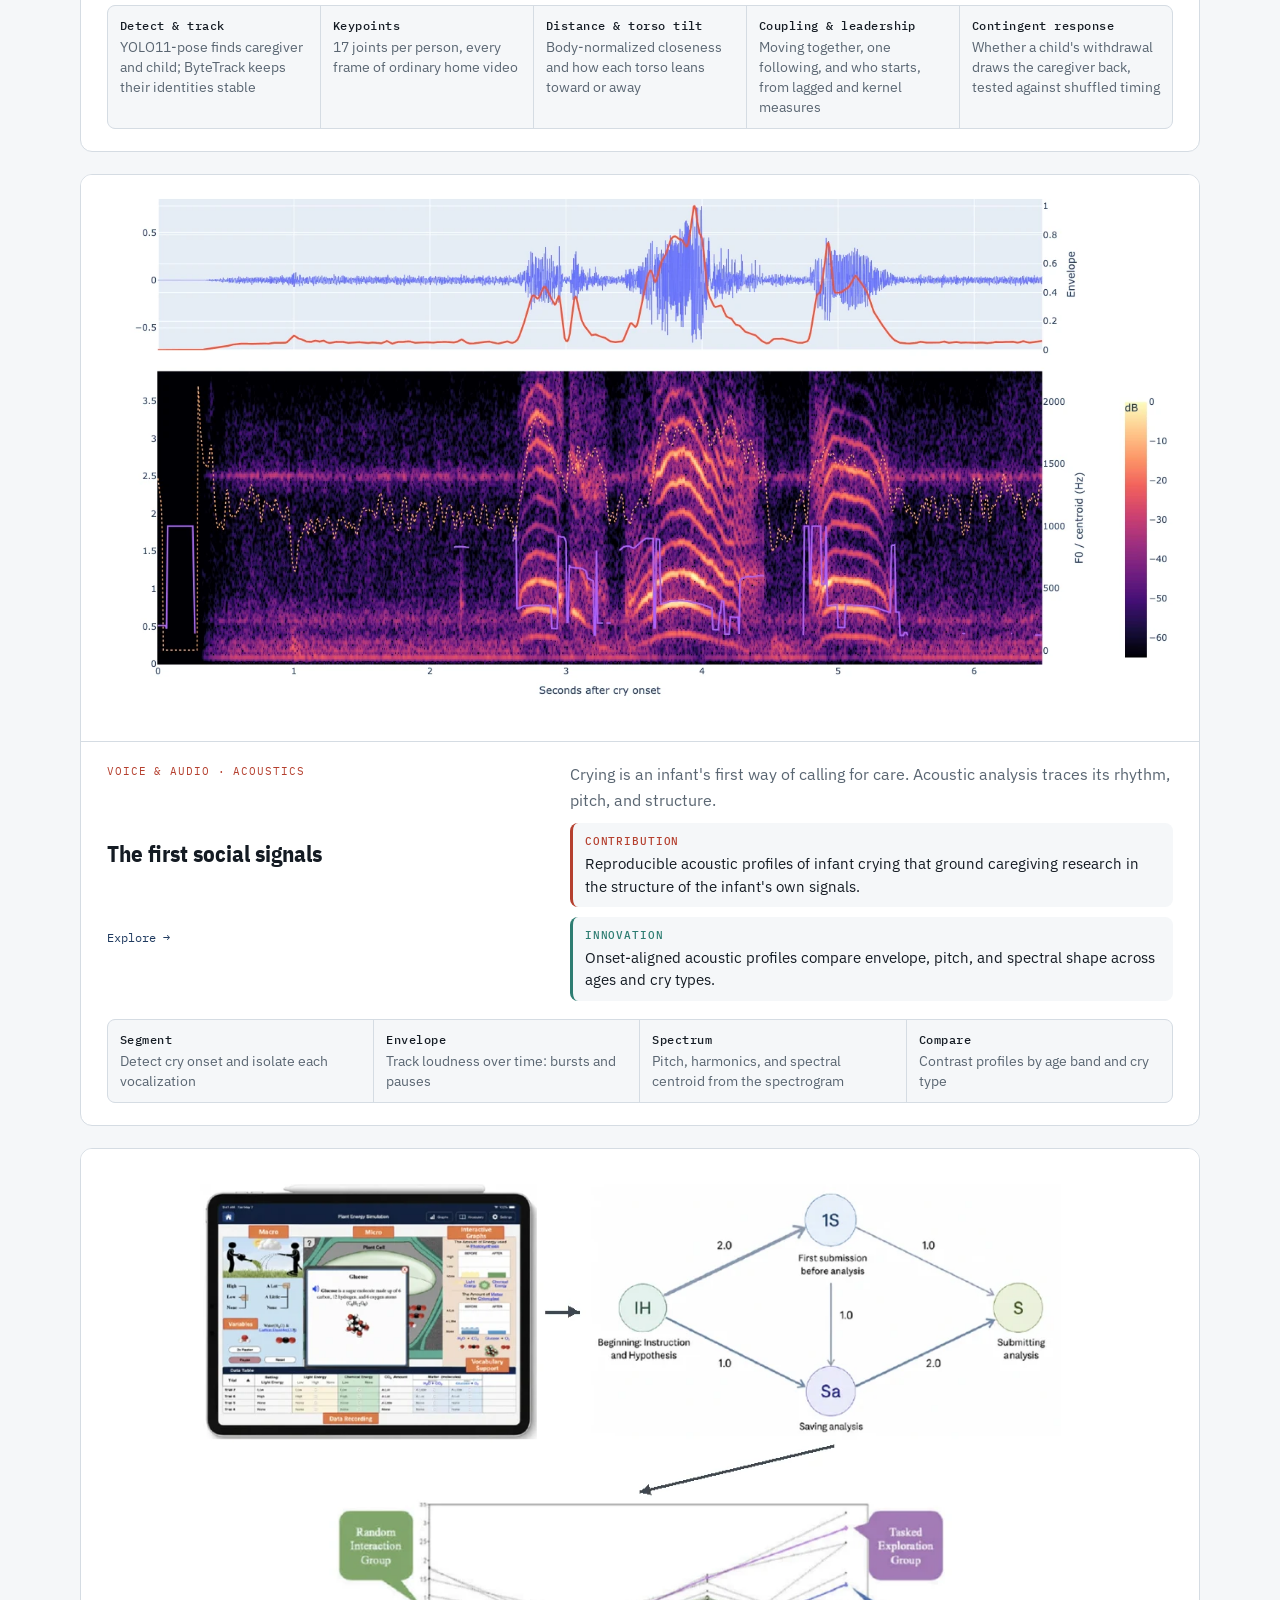
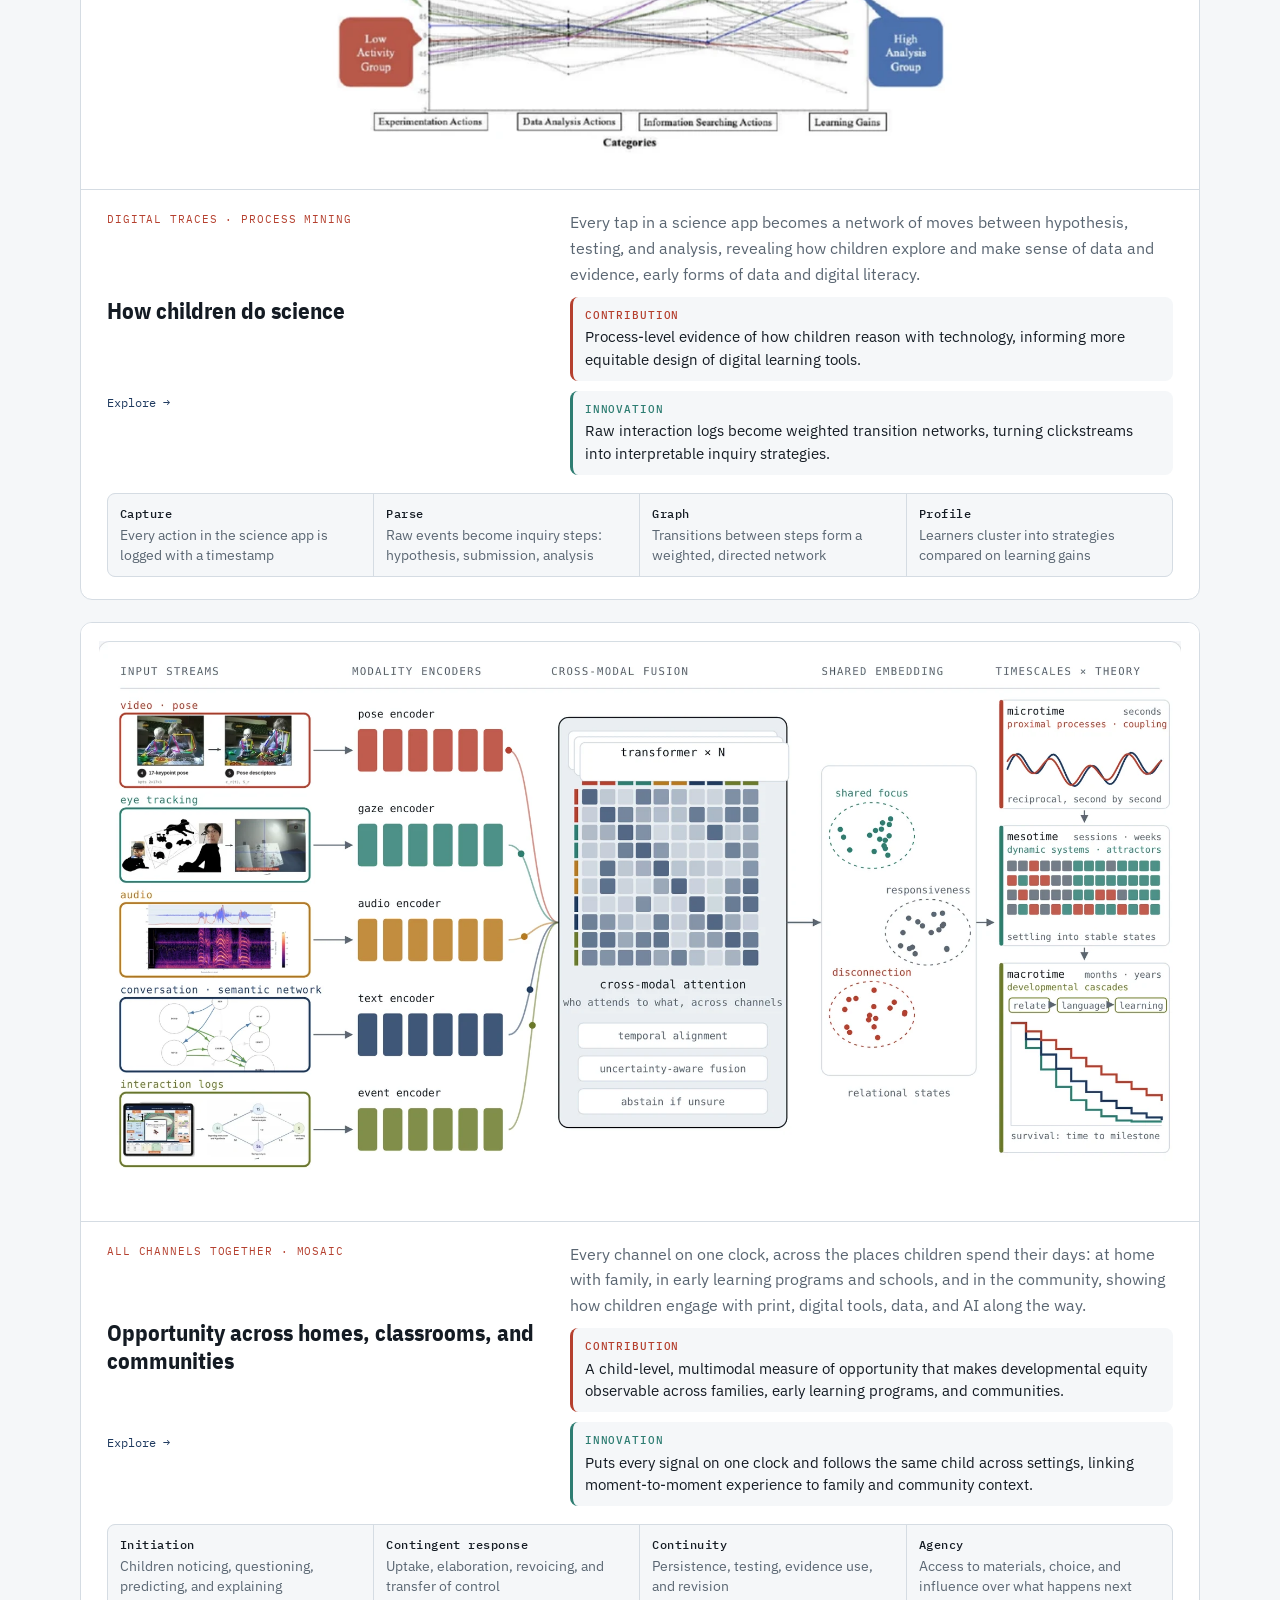
==== commit 18ac8498: "Add files via upload" ====
--- a/index.html
+++ b/index.html
@@ -23,7 +23,8 @@
 
 
 <p class="tagline">Making visible the meaning children make every day, and building human-centered AI that helps adults notice and respond to it.</p>
-<p class="thesis">MOSAIC Lab studies <b>teaching and learning</b> in early childhood and the elementary years: how children learn and make meaning with language, images, media, data, computing, and AI, and how teachers and families support them. Literacy runs through this work: not only learning to read and write, but reading, writing, and talking to learn across disciplines, and making meaning across modes, from print and pictures to data displays, code, and AI-generated texts. Working at the intersection of <b>educational data science</b> and <b>critical, human-centered AI</b>, we examine how teaching and learning unfold through instruction, relationships, play, and everyday experiences at home, in classrooms, libraries, museums, and communities, and how teachers and families can be supported to notice and build on what children bring. Multimodal learning analytics and mixed methods connect computational patterns with observation and the interpretations of teachers and families, without reducing children, families, or teachers to easily measurable signals, asking whose practices become visible and building tools that support, rather than replace, human judgment. Grounded in <b>critical Big Data</b> perspectives, the lab also contributes to data science training, drawing on <b>computational social science</b> and <b>digital humanities in education</b> to give undergraduate and graduate students, as well as educators, hands-on experience in multimodal data analysis, working with video, audio, text, eye tracking, and interaction logs, and in using AI thoughtfully, while asking how data are produced, whose experiences they represent, and whom they serve.</p></div>
+<p class="thesis">MOSAIC Lab studies teaching and learning in early childhood and the elementary years: how children learn and make meaning across modes, through talk and print, images and sound, gesture and movement, drawing and play, objects and spaces, and digital media, information, and AI, within the cultural and social contexts of their lives, and how teachers and families support them. Literacy runs through this work: how everyday talk, shared book reading, play, and inquiry build the knowledge that children draw on as they learn to read and write, and how children come to read, write, and talk to learn across disciplines and to interpret and create texts of many kinds and modes, in print, digital, and AI-mediated forms. Working at the intersection of educational data science and critical, human-centered AI, we examine how teaching and learning unfold through instruction, relationships, play, and everyday experiences at home, in classrooms, libraries, museums, and communities, attending to children with diverse language and learning needs, including multilingual learners and children with disabilities, and to how teachers and families can be supported to notice and build on what children bring.</p>
+<p class="thesis">Multimodal learning analytics and mixed methods complement established, evidence-based measures with authentic assessment, treating children&#39;s talk, attention, and interaction during everyday activities as windows into what they know and can do, and connect these patterns with the interpretations of teachers and families to inform instruction and intervention. The work avoids reducing children, families, or teachers to easily measurable signals, asks whose practices become visible, and builds tools that support, rather than replace, human judgment. Grounded in critical Big Data perspectives, the lab also contributes to data science training, drawing on computational social science and digital humanities in education to give undergraduate and graduate students, as well as educators, hands-on experience in multimodal data analysis, working with video, audio, text, eye tracking, and interaction logs, and in using AI thoughtfully, while asking how data are produced, whose experiences they represent, and whom they serve.</p></div>
 <div class="cta"><a class="btn pri" href="#h-mod">Explore research</a><a class="btn" href="mosaic.html">MOSAIC</a><a class="btn" href="publications.html">Publications</a><a class="btn" href="cv.html">CV</a></div></div>
 <figure class="aibox"><svg id="aihero" viewBox="0 0 1120 650" role="img" aria-label="Multimodal AI architecture: video and pose, eye tracking, audio, conversation, and interaction logs each pass through an encoder, are fused by cross-modal attention into a shared embedding of interaction states, and come out as a social network of who responds to whom and a dependency profile. A critical, human-centered lens runs beneath every stage: social semiotics, critical big data, sociotechnical choices, and human interpretation.">
 <defs>
@@ -421,7 +422,7 @@
 <div class="ap" style="--c:var(--teal)"><span class="apk">Community-engaged research</span><h3>Homes, schools, and libraries as information hubs</h3><p>Through research–practice partnerships, families, teachers, librarians, museums, and community partners join as co-researchers, positioning homes, schools, and libraries as interconnected hubs for learning, community-based data science learning, public engagement, and policy-relevant research.</p></div>
 </div></section>
 
-<section aria-labelledby="h-lit"><div class="prose"><p class="lbl">Across the work</p><h2 id="h-lit">Learning with data, computing, and AI</h2><p>Being literate today means more than decoding print. Children read, write, and talk to learn across disciplines, make sense of data, find and weigh information, navigate digital tools, reason with evidence, and question what AI produces. The lab studies how these literacies grow together, and how teachers and families can nurture them.</p></div>
+<section aria-labelledby="h-lit"><div class="prose"><p class="lbl">Across the work</p><h2 id="h-lit">Learning with data, computing, and AI</h2><p>Being literate today means more than decoding print: it means engaging with information in all its forms. Children seek, interpret, evaluate, and create information as they read, write, and talk to learn across disciplines, make sense of data, navigate digital tools, reason with evidence, and question what AI produces. The lab studies how these literacies grow together within children&#39;s information environments, at home, in school, and in libraries and communities, and how teachers and families can nurture them.</p></div>
 <div class="litgrid">
 <a class="lit" href="language.html" style="--c:var(--violet)"><span>Disciplinary literacy</span><h3>Reading, writing, and talking to learn</h3><p>How children use the language, texts, and representations of science, mathematics, and social studies to build knowledge, and how adults&#39; questions and explanations support learning across disciplines.</p></a>
 <a class="lit" href="quality.html" style="--c:var(--navy)"><span>Data literacy</span><h3>Data science in teaching and learning</h3><p>How children explore and make sense of data, how data science can be woven into everyday teaching and learning, and how teachers, programs, and families interpret assessment, observation, and AI-generated data for reflection rather than ranking.</p></a>
@@ -489,7 +490,7 @@
 <div class="wip">
 <div class="wipc"><h3>Under review</h3><ul class="clean"><li>PLACE-AI: How generative AI represents place, culture, and community knowledge in curriculum and instruction</li><li>From prediction to prevention: Human-in-the-loop AI for strengthening learning and care in early childhood and elementary education</li><li>Responsible AI in education: A human-centered framework for strengthening teaching, learning, and family–school partnerships</li><li>When do children reach learning milestones? Survival analysis as an educational data science method</li></ul></div>
 <div class="wipc"><h3>In preparation</h3><ul class="clean"><li>DEEP Talk: Directed knowledge graphs for modeling epistemic agency in adult–child STEM and book-reading talk</li><li>AI and digital equity in education: Linguistic, cultural, developmental, and socioeconomic disparities in children&#39;s access to emerging technologies</li><li>AI-mediated multilingual family–school communication: Language, access, and digital equity</li><li>Complex talk as instruction: Teacher language, instructional discourse, and children&#39;s learning</li><li>Language-rich learning environments across children&#39;s everyday contexts: A computational approach</li><li>Peer networks as learning contexts: A computational social network approach</li><li>Relational continuity in educational settings: A computational social network approach to children&#39;s learning</li></ul><a class="more2" href="publications.html#h-ip">All manuscripts in preparation →</a></div>
-<div class="wipc"><h3>Recent talks &amp; webinars</h3><ol class="bib"><li><span class="y">2027</span><div><p class="t">Language, literacy, and social-emotional foundations of equitable early childhood science achievement <span class="tag st">accepted</span></p><p class="v">2027 American Educational Research Association (AERA) Annual Meeting</p></div></li><li><span class="y">2027</span><div><p class="t">Constructing gender through discourse: A critical computational analysis of children&#39;s family and media language <span class="tag st">accepted</span></p><p class="v">2027 American Educational Research Association (AERA) Annual Meeting</p></div></li></ol><a class="more2" href="publications.html#h-sp">All 59 presentations, 9 webinars, 11 invited talks →</a></div>
+<div class="wipc"><h3>Recent talks &amp; webinars</h3><ol class="bib"><li><span class="y">2027</span><div><p class="t">Language, literacy, and social-emotional foundations of equitable early childhood science achievement <span class="tag st">accepted</span></p><p class="v">2027 American Educational Research Association (AERA) Annual Meeting</p></div></li><li><span class="y">2027</span><div><p class="t">A critical computational analysis of children&#39;s family and media language <span class="tag st">accepted</span></p><p class="v">2027 American Educational Research Association (AERA) Annual Meeting</p></div></li><li><span class="y">2026</span><div><p class="t">Transforming early literacies with multimodal AI: Advancing meaning-making, representation, and equity in children&#39;s information environments</p><p class="v">Invited talk · School of Information Sciences, University of Illinois Urbana-Champaign</p></div></li></ol><a class="more2" href="publications.html#h-sp">All 59 presentations, 9 webinars, 11 invited talks →</a></div>
 </div></section>
 <section aria-labelledby="h-aw"><div class="prose"><p class="lbl">Recognition</p><h2 id="h-aw">Awards and honors</h2><p>Recognized for transdisciplinary research, teaching, and work at the intersection of AI and education.</p></div><div class="awf"><div class="aw"><div class="awlg"><img src="logo-icast.webp" alt="OU Institute for Community and Society Transformation" loading="lazy"></div><span class="ay">2026 · Institutional</span><h3>New PI Award</h3><p class="aws">OU Institute for Community and Society Transformation</p><p>Awarded campus-wide to an early-career investigator whose transdisciplinary work links rigorous research with meaningful change in communities.</p></div><div class="aw"><div class="awlg"><img src="logo-jrcoe.webp" alt="OU Jeannine Rainbolt College of Education" loading="lazy"></div><span class="ay">2026 · Institutional</span><h3>Pre-Tenure Faculty Award</h3><p class="aws">OU Jeannine Rainbolt College of Education</p><p>The college&#39;s top honor for an assistant professor, chosen through colleague nominations for pioneering scholarship, outstanding teaching, and sustained service; preceded by the 2025 department-level award.</p></div><div class="aw"><div class="awlg"><img src="logo-unc.webp" alt="The University of North Carolina at Chapel Hill" loading="lazy"></div><span class="ay">2021 · Institutional</span><h3>Tanner Award for Excellence in Undergraduate Teaching</h3><p class="aws">University of North Carolina at Chapel Hill</p><p>UNC&#39;s top recognition for teaching by a graduate student, given through student nominations for inspiring undergraduate instruction, thoughtful mentorship, and the hallmarks of an exceptional professor; one of five honorees campus-wide.</p></div></div><ul class="awl"><li><span class="ay">2024</span><span><b>First Place Poster Award</b> · Oklahoma Partnership for School Readiness</span><span class="lv">State</span></li><li><span class="ay">2021</span><span><b>Best Poster Award</b> · Conference on Artificial Intelligence in Smart Cities</span><span class="lv">International</span></li><li><span class="ay">2021</span><span><b>ISLS &amp; Wallace Foundation Scholarship</b> · International Society of the Learning Sciences</span><span class="lv">International</span></li><li><span class="ay">2021</span><span><b>NAECTE Foundation Doctoral Scholarship</b> · National Association of Early Childhood Teacher Educators</span><span class="lv">National</span></li></ul></section>
 <section aria-labelledby="h-c"><div class="prose"><p class="lbl">Contact</p><h2 id="h-c">Collaboration and partnerships</h2><p>MOSAIC Lab works with families, educators, librarians, early childhood programs, elementary schools, museums, and community organizations, and with colleagues across education, the social and behavioral sciences, the humanities, statistics and data science, and computing and engineering.</p></div>
--- a/site.css
+++ b/site.css
@@ -608,3 +608,4 @@
 .kt{display:block;background:none;color:var(--ink);padding:0;border-radius:0;font-style:normal;font-weight:600;font-size:.9rem;margin:4px 0 4px}
 .kpis .funders li.brk{flex-basis:100%;height:0;border:0;padding:0;margin:0;min-height:0;background:none}
 .litgrid{grid-template-columns:repeat(3,minmax(0,1fr))}@media (max-width:1000px){.litgrid{grid-template-columns:1fr 1fr}}@media (max-width:600px){.litgrid{grid-template-columns:1fr}}
+.thesis+.thesis{margin-top:.9em}
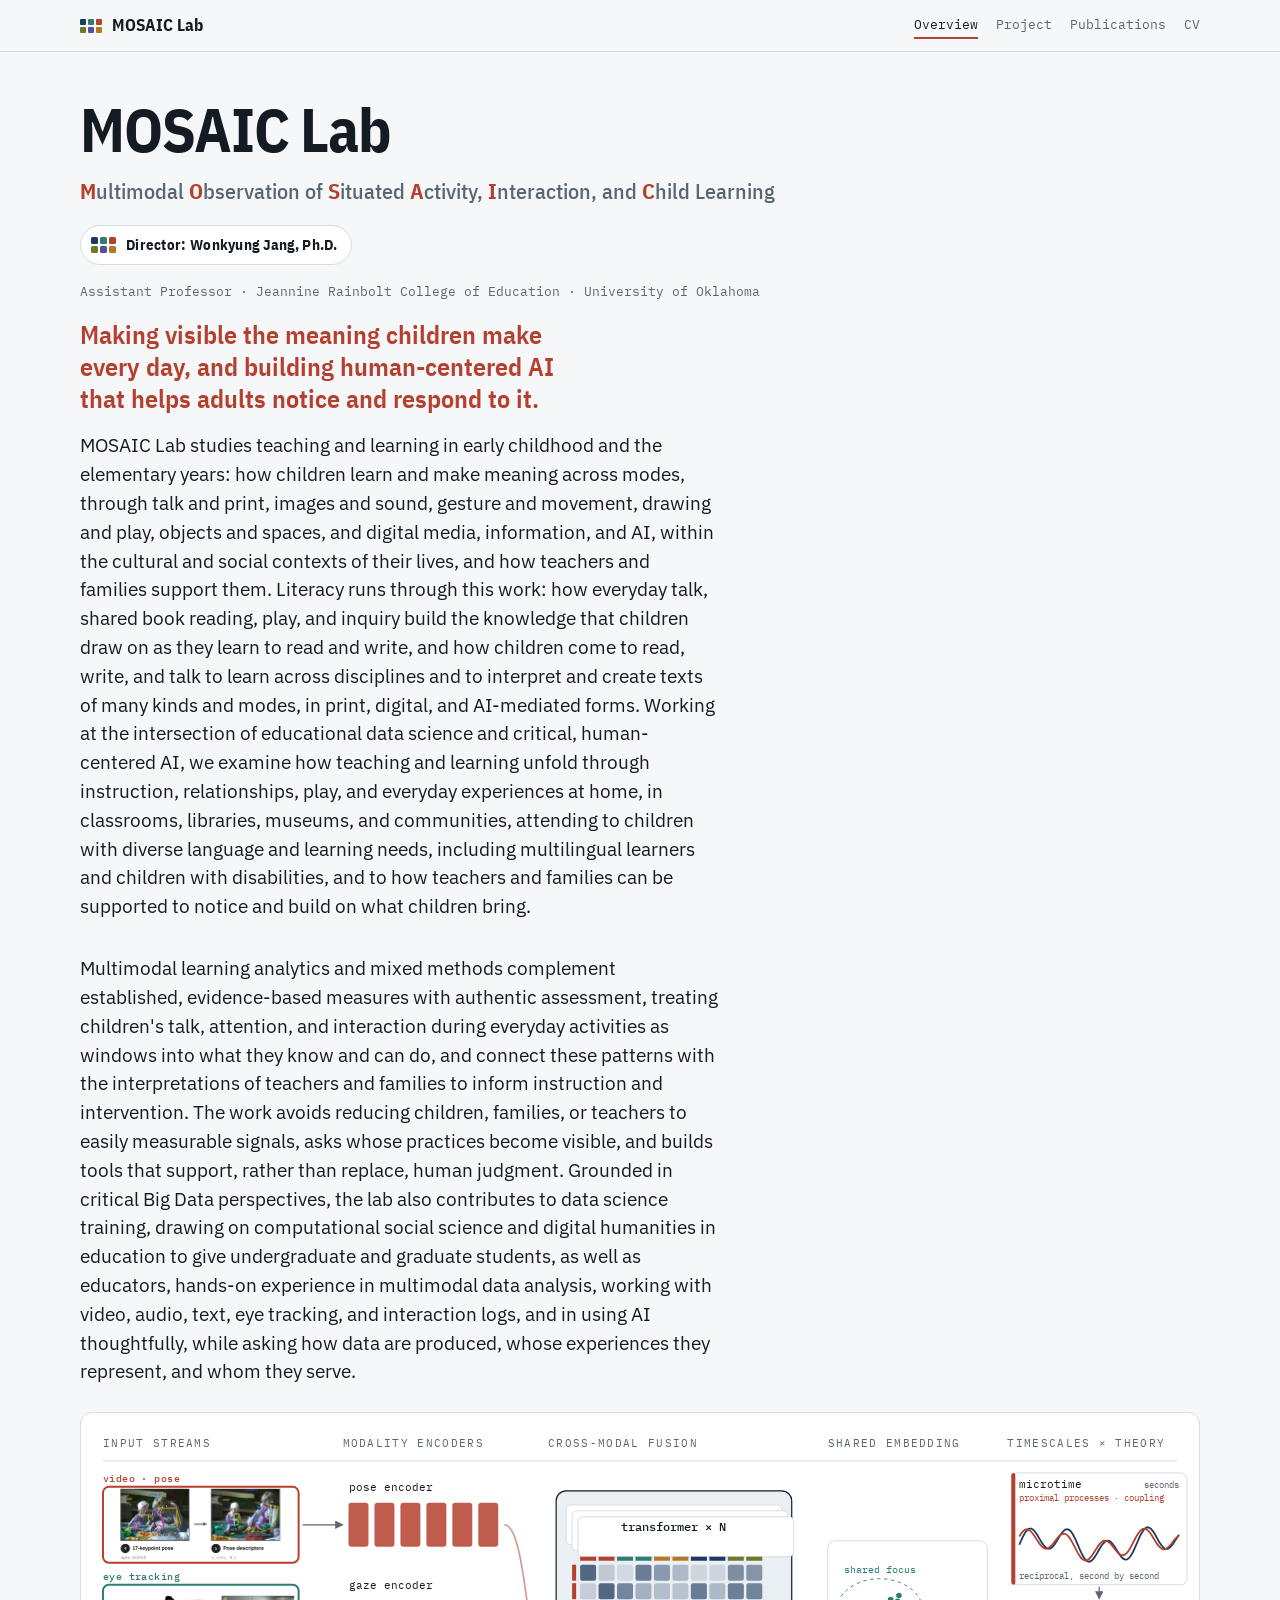
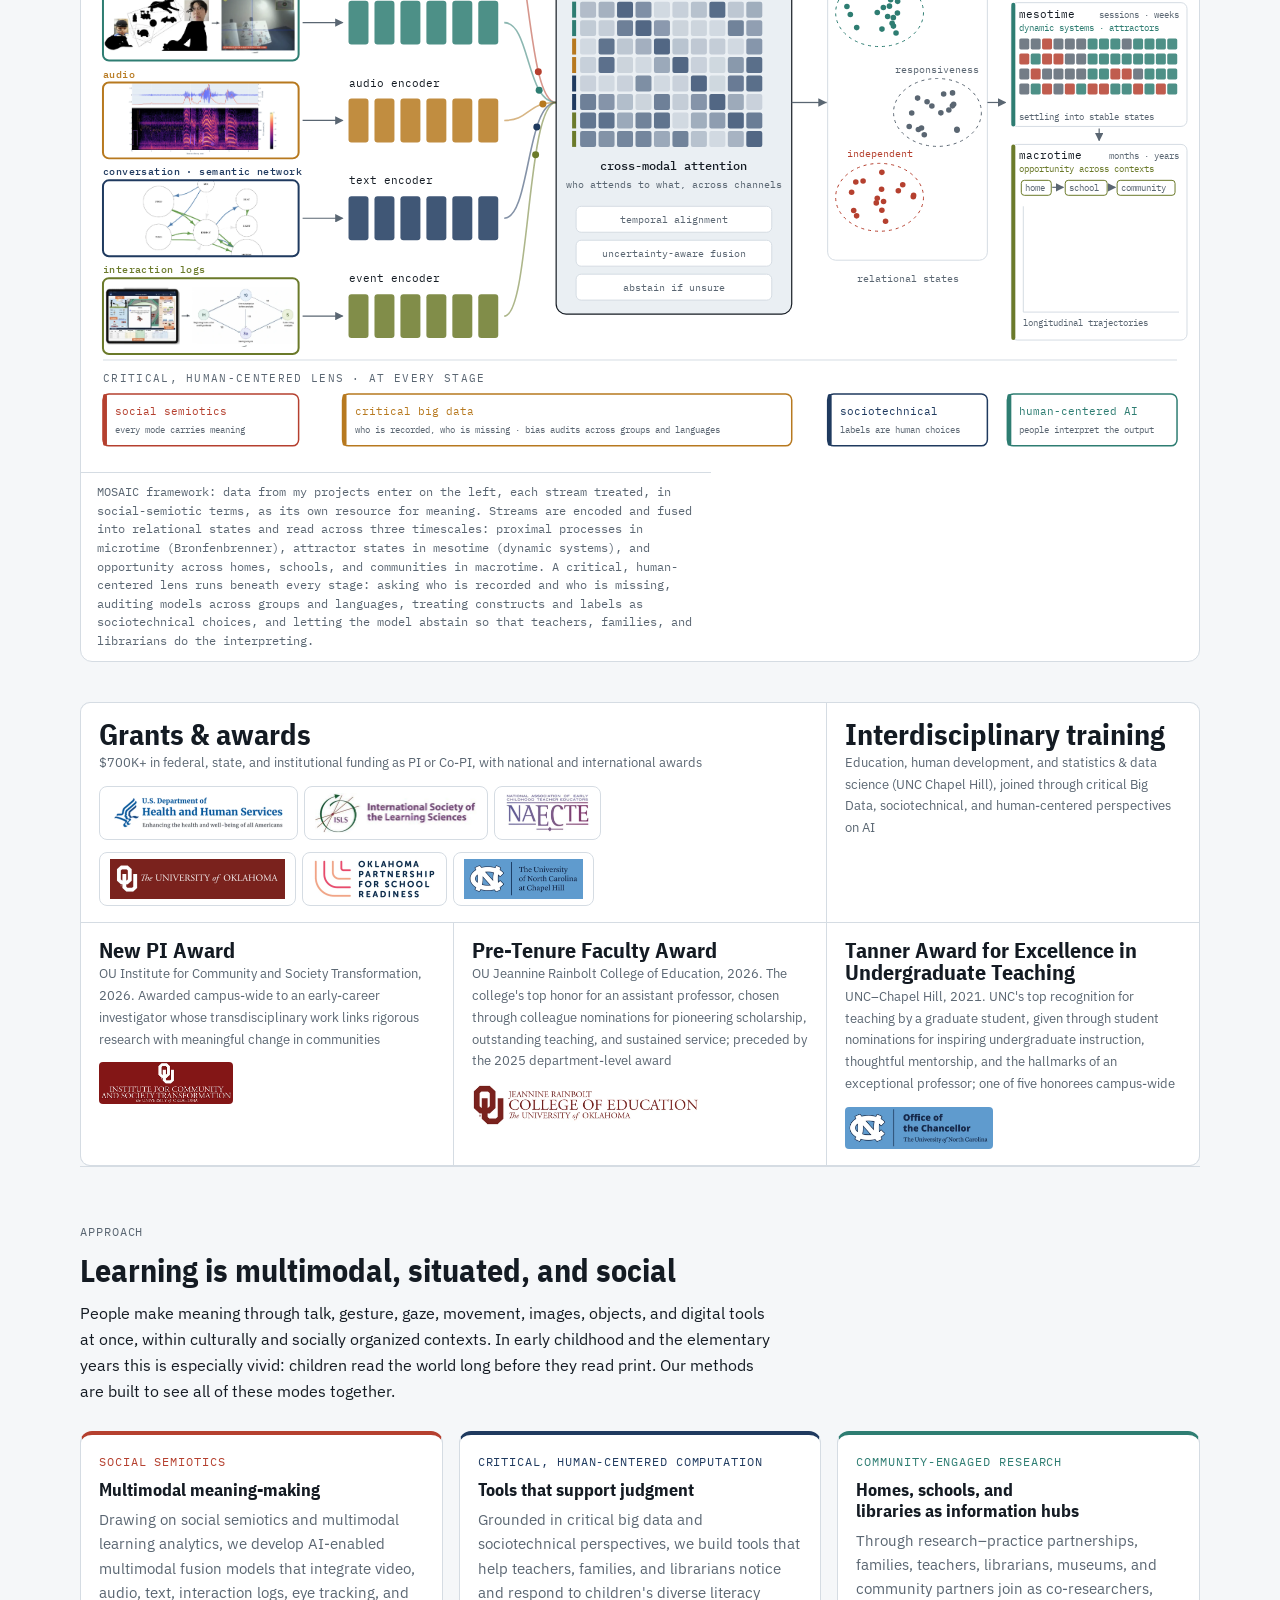
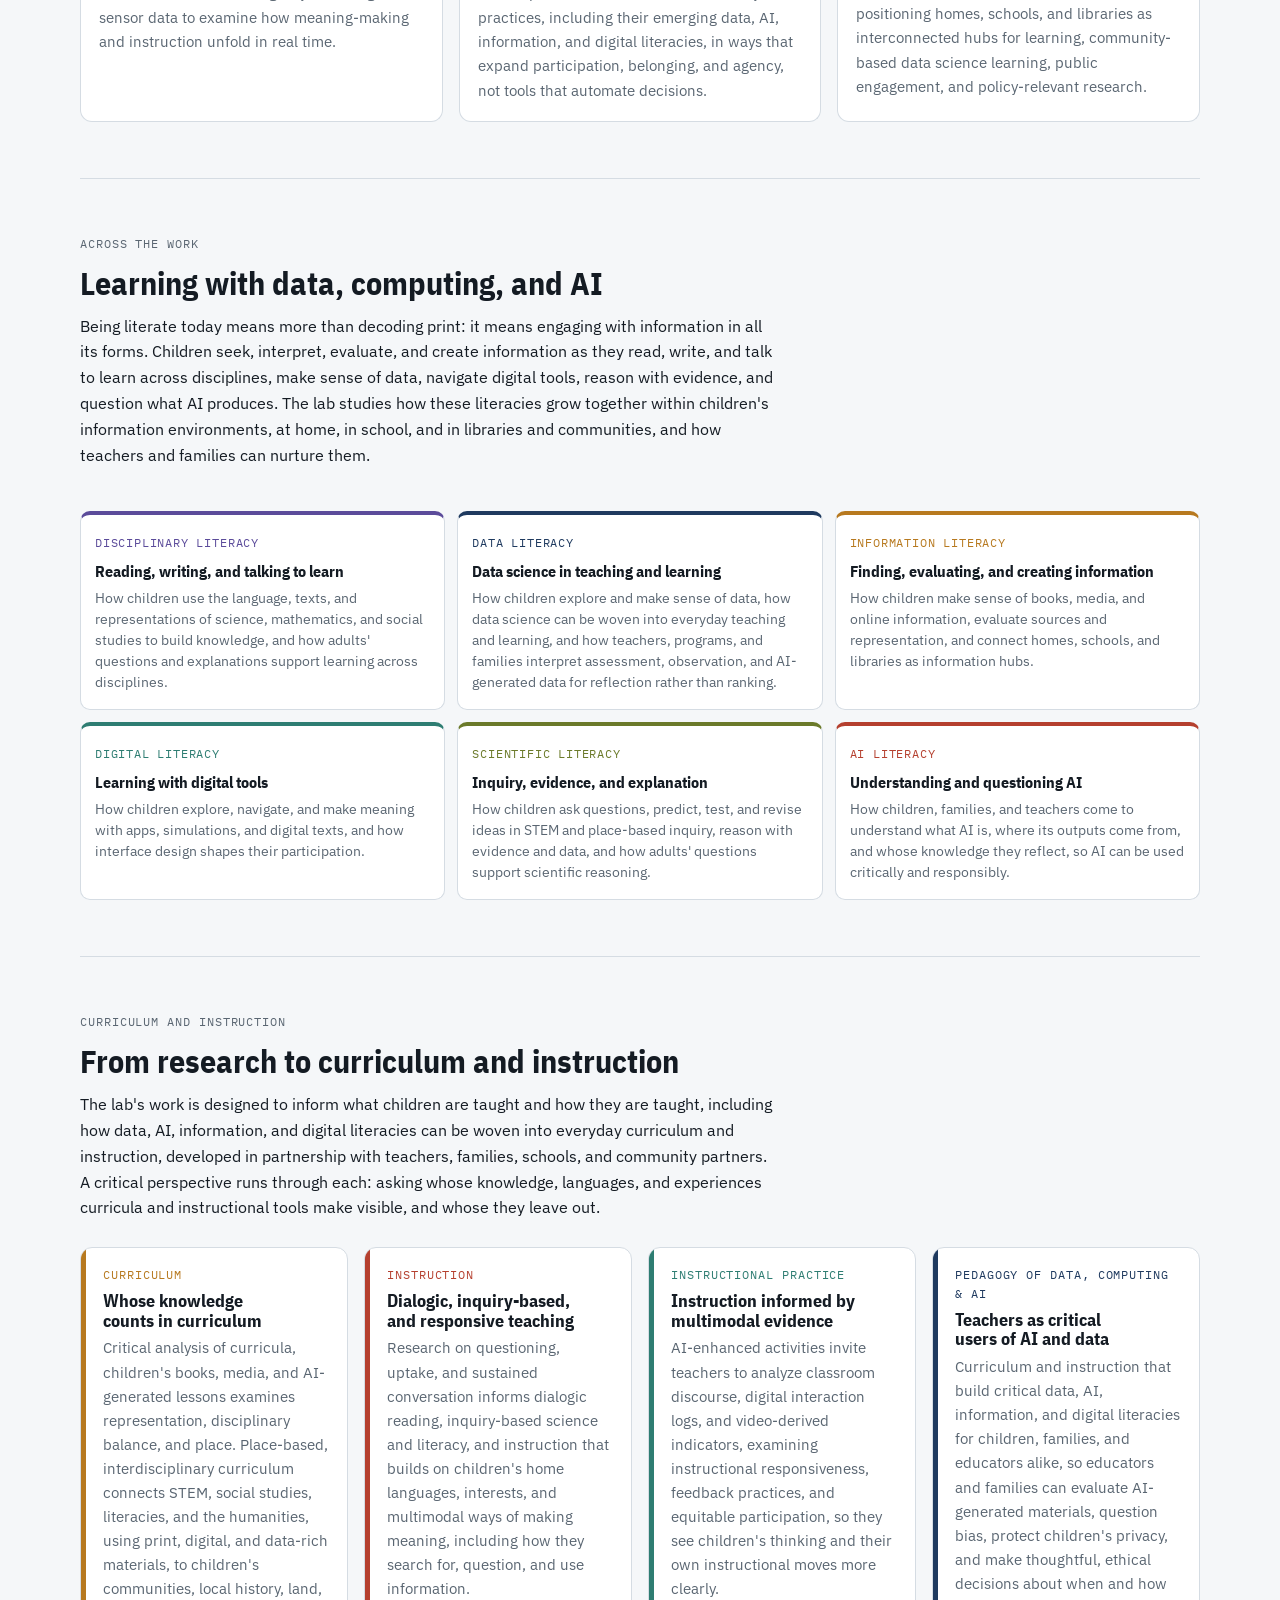
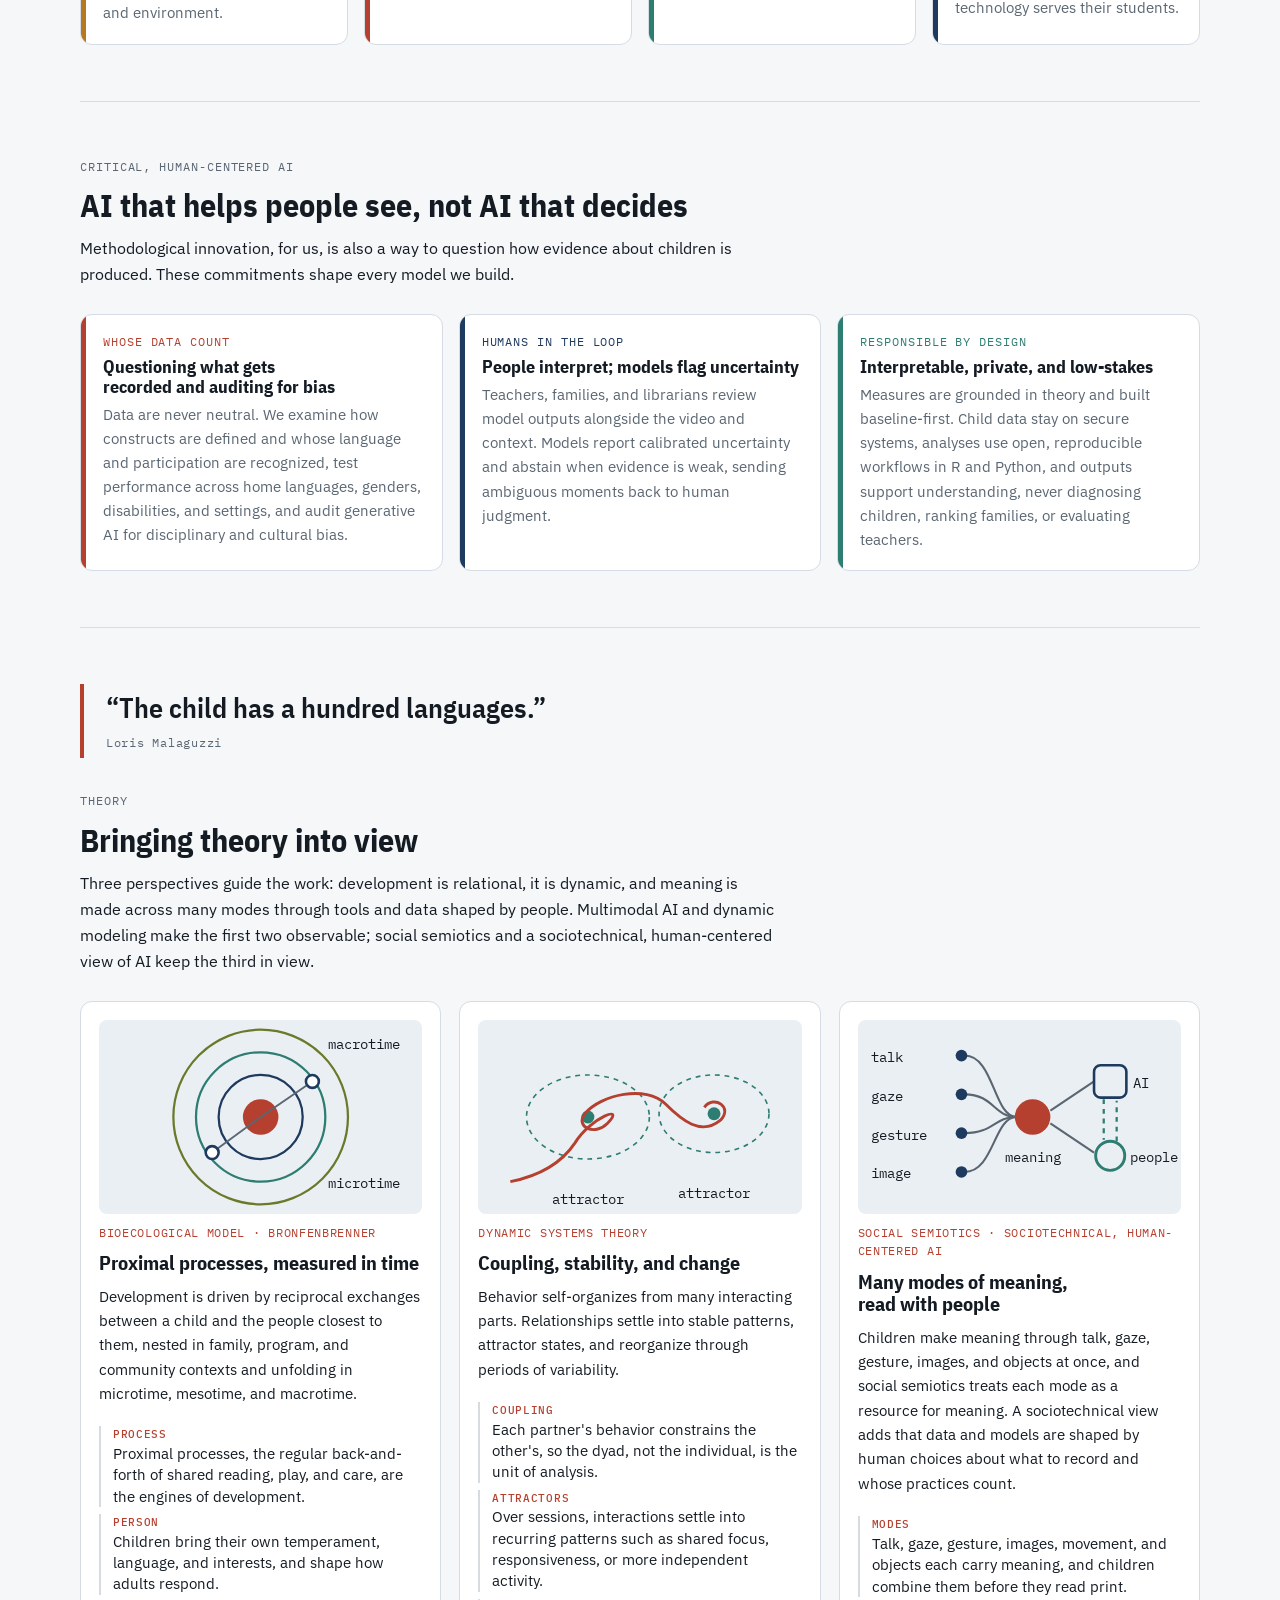
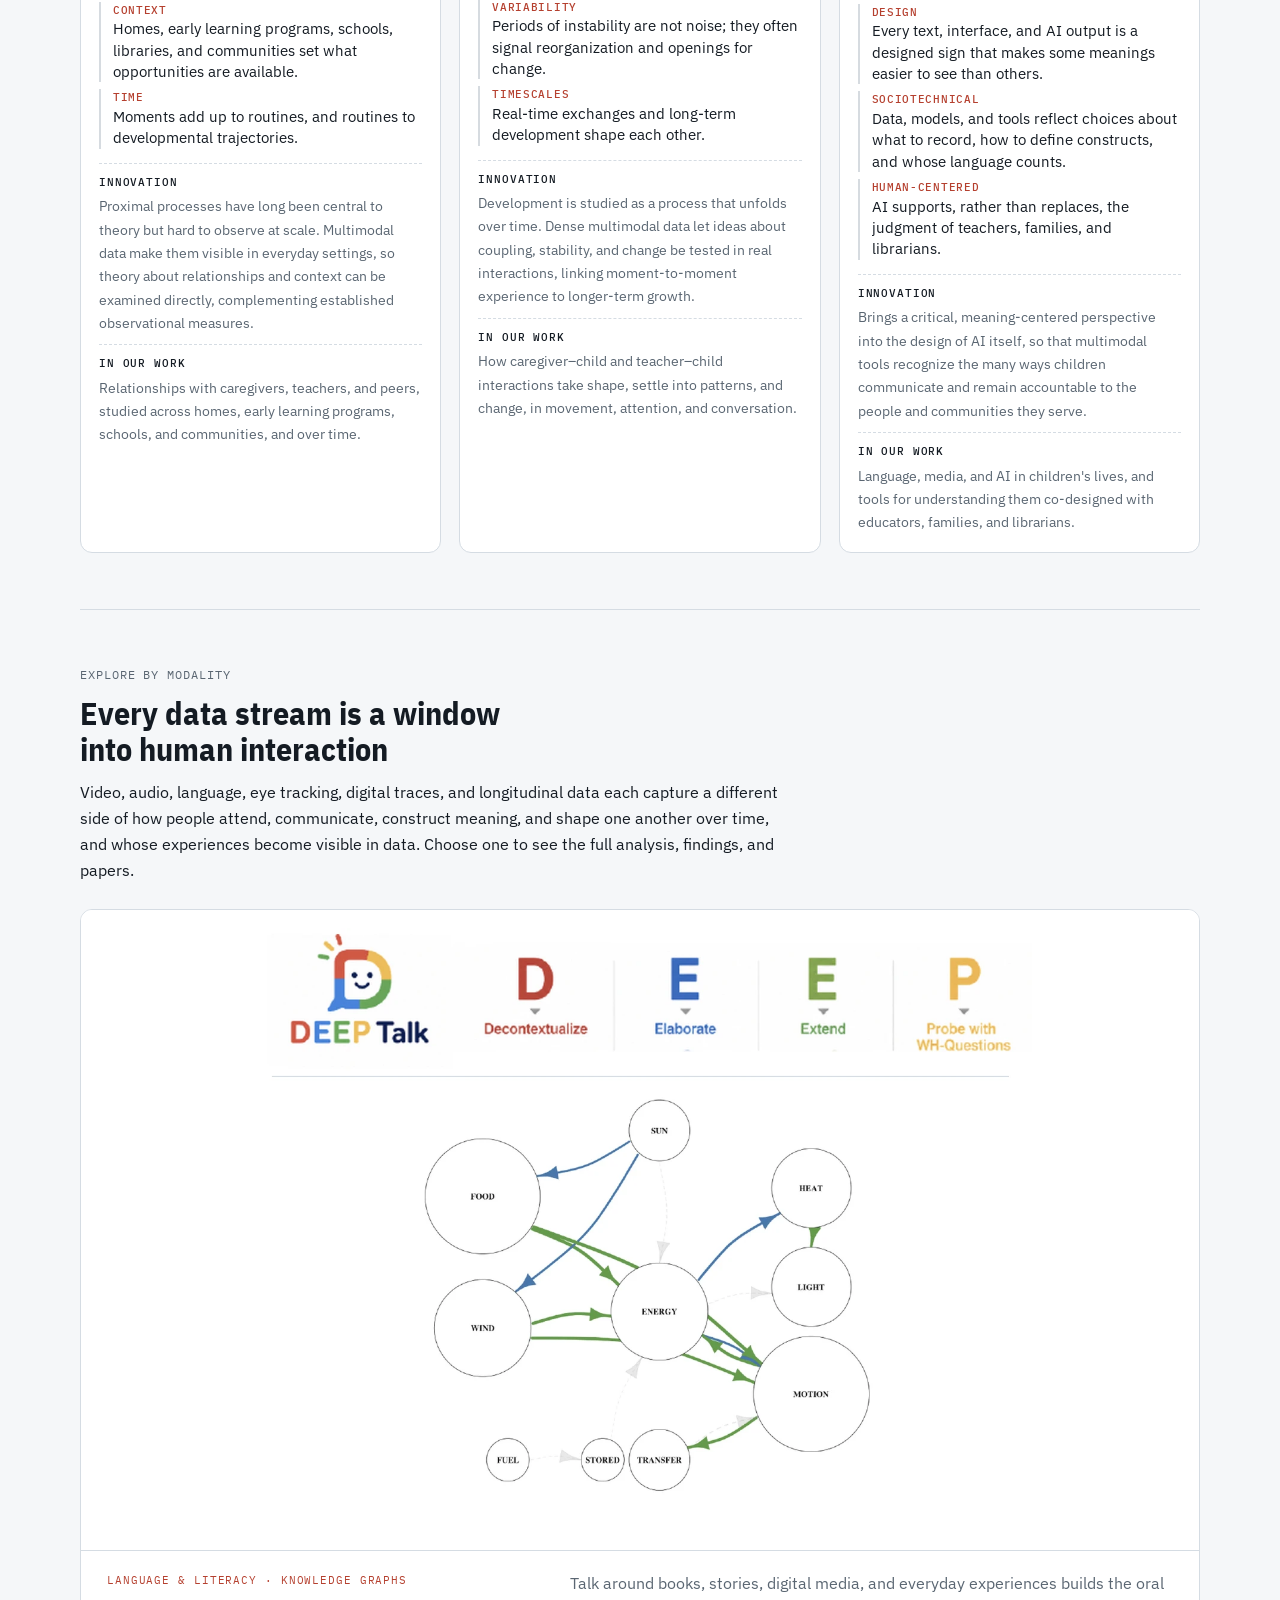
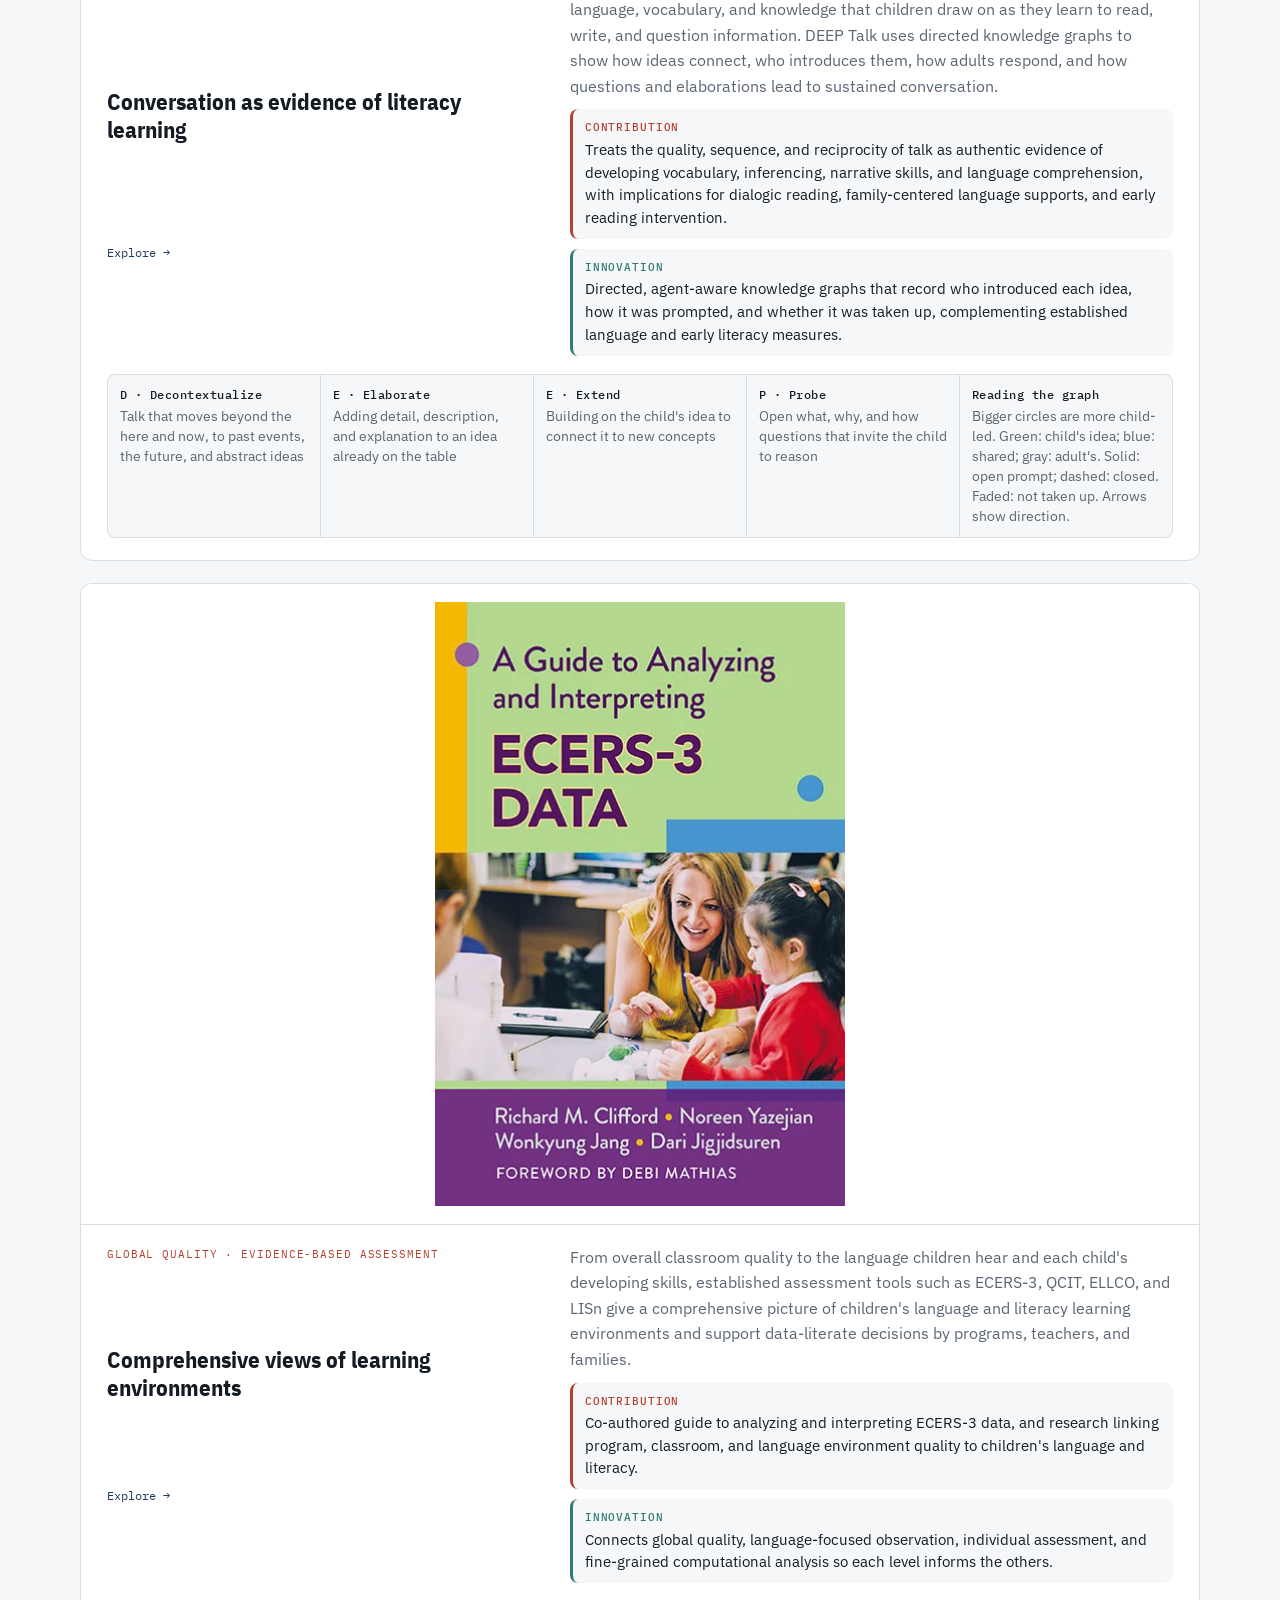
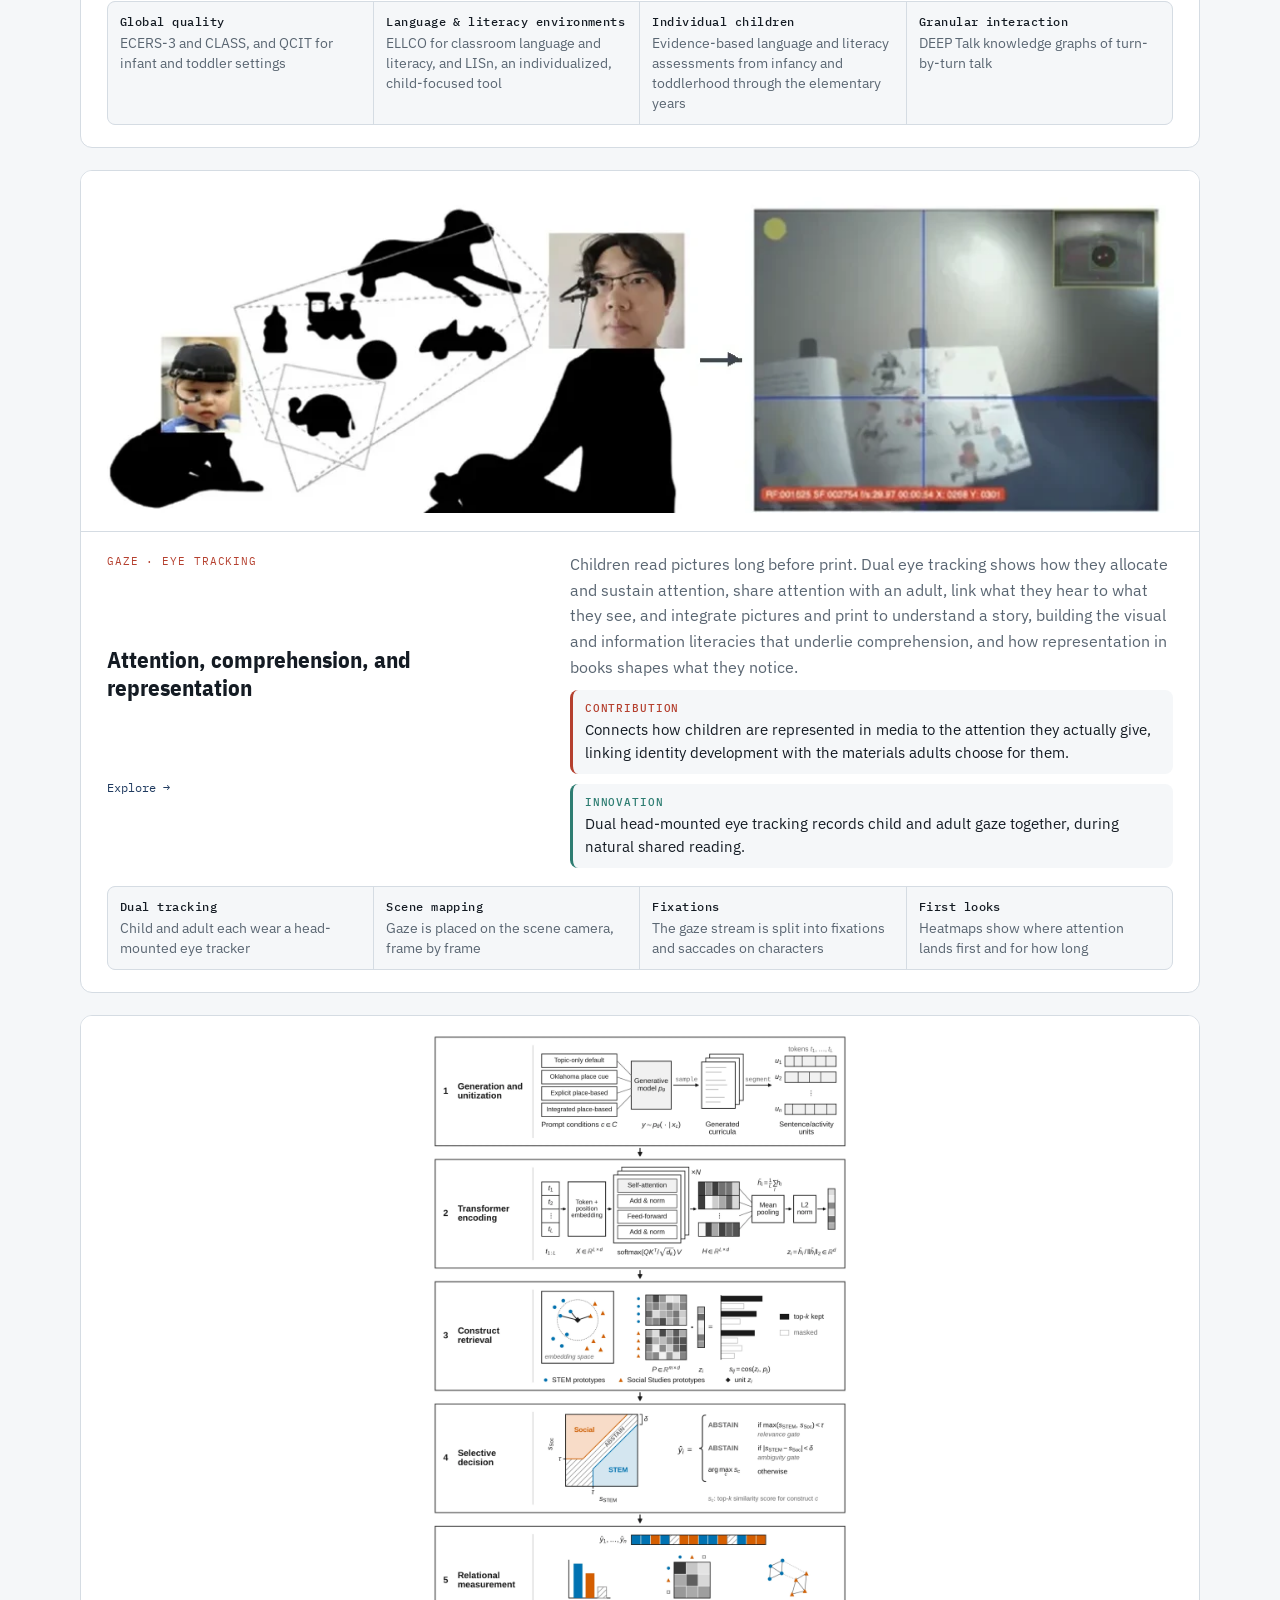
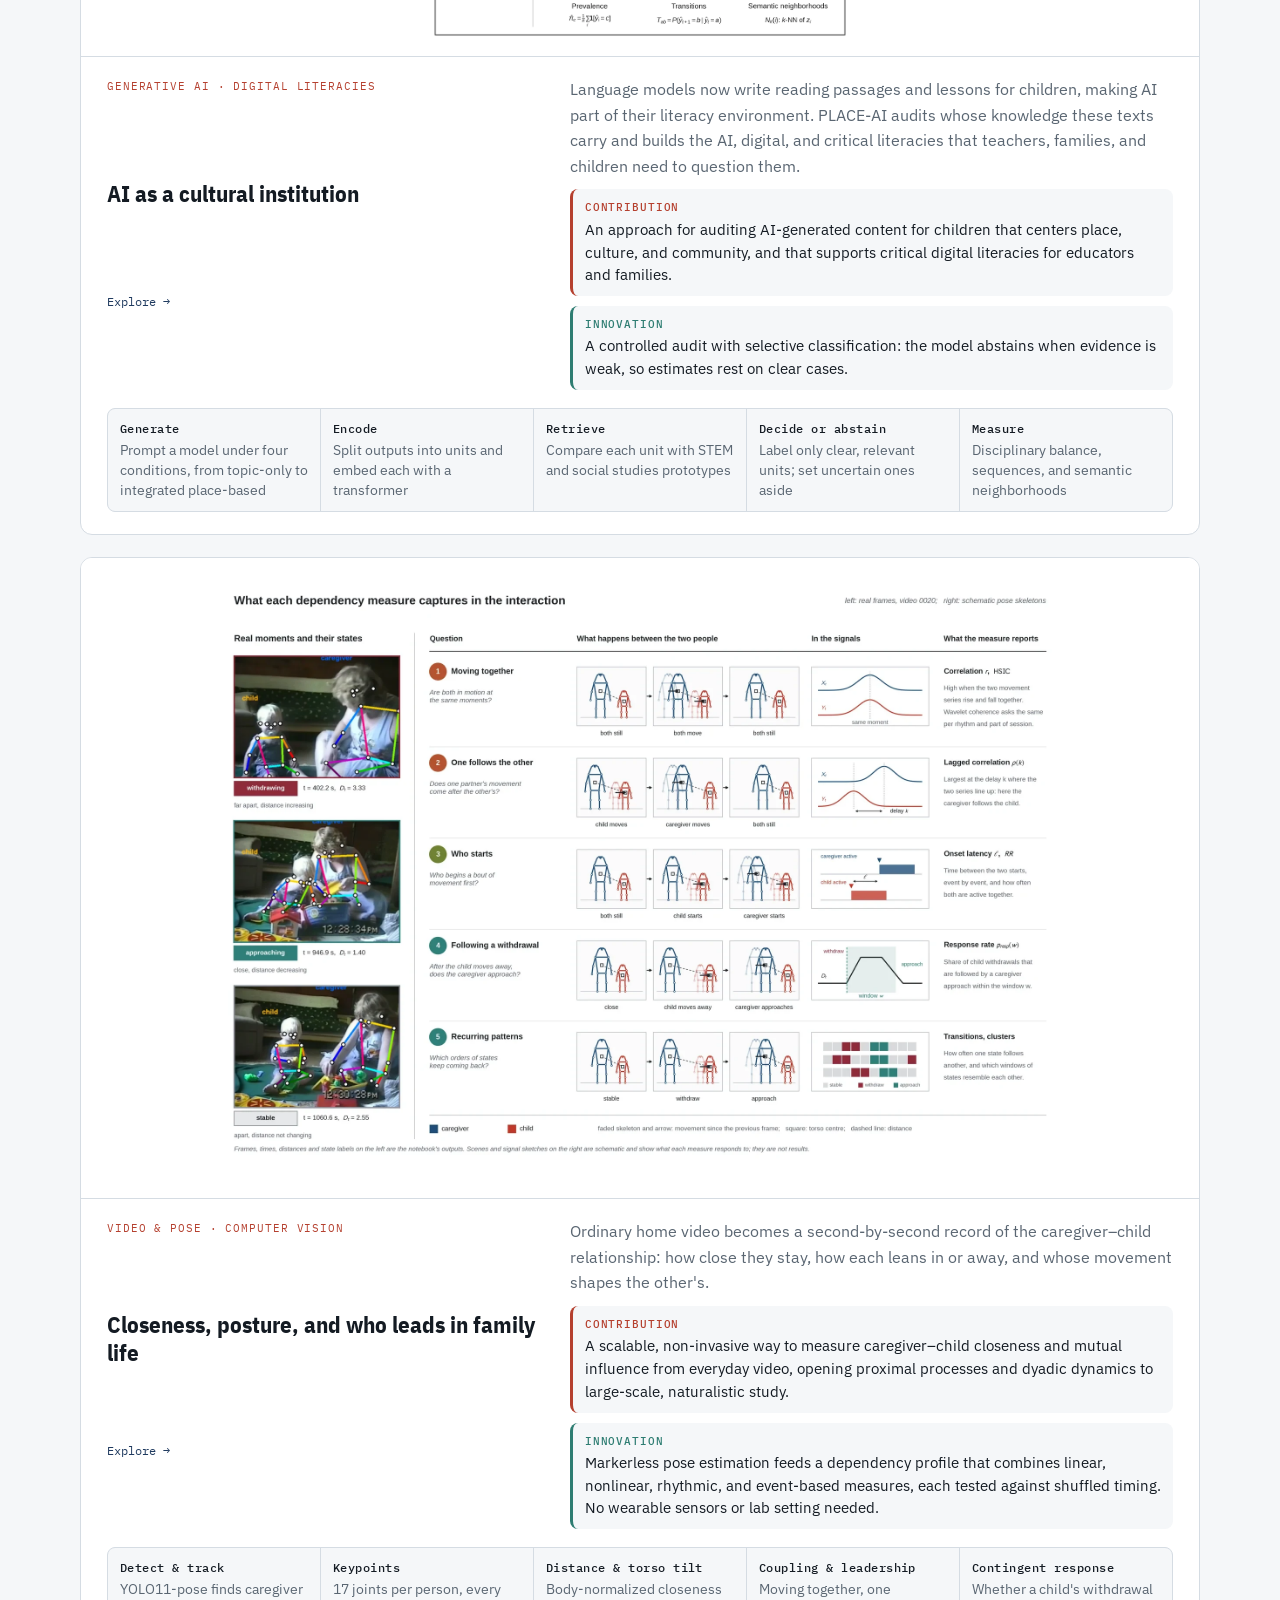
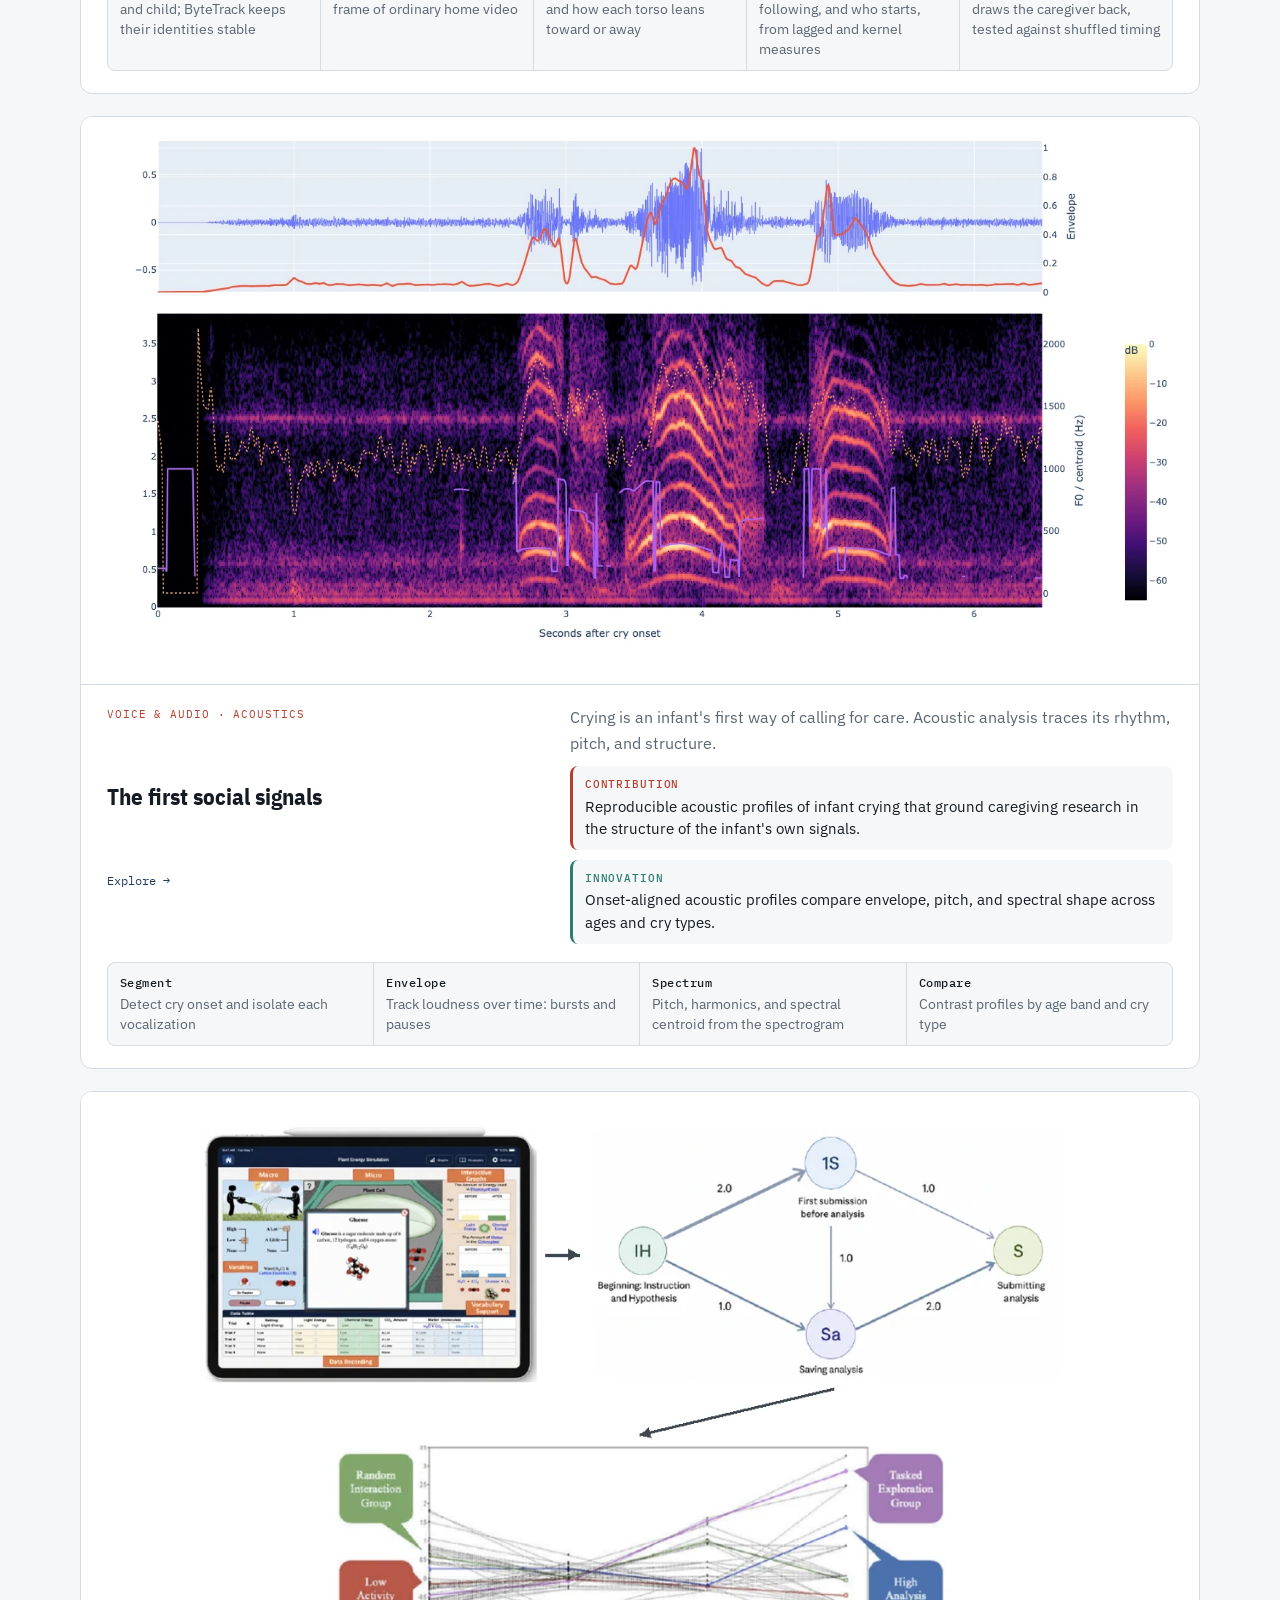
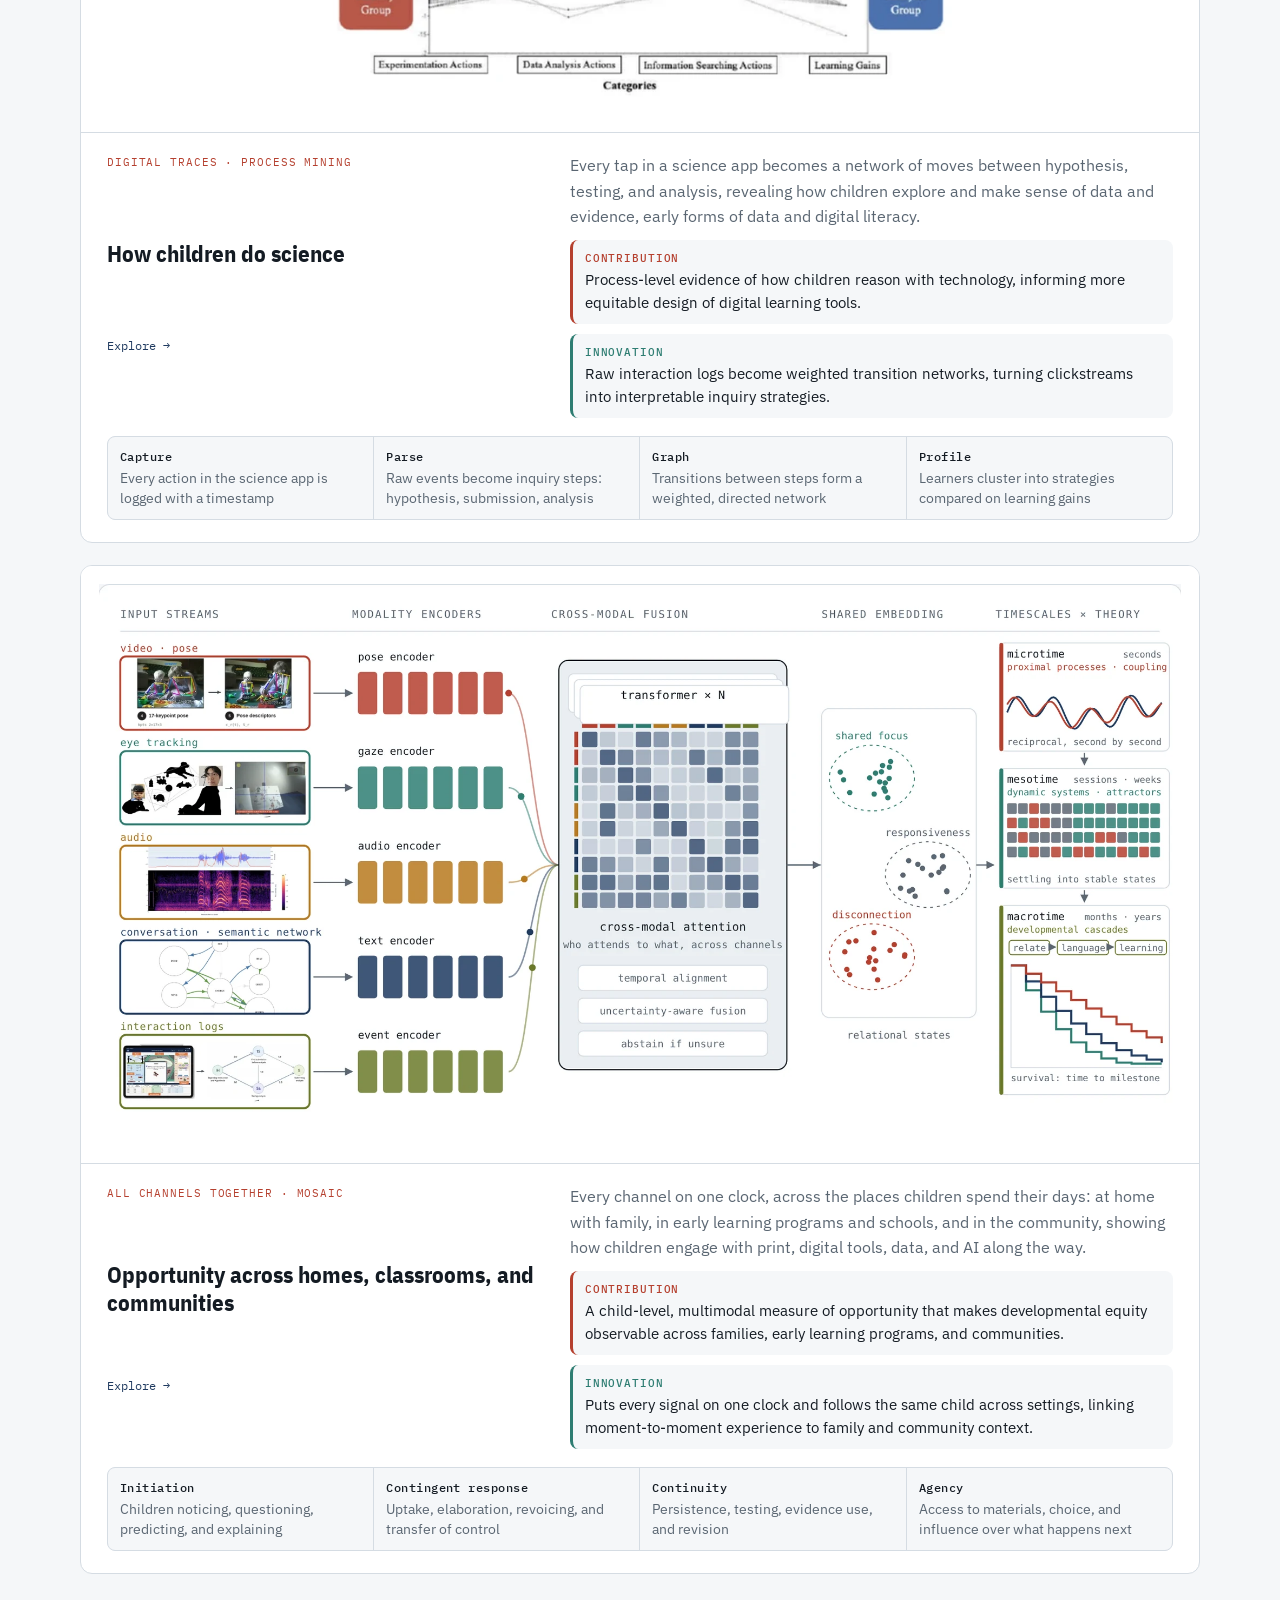
==== commit d5ecf653: "Add files via upload" ====
--- a/index.html
+++ b/index.html
@@ -25,7 +25,7 @@
 <p class="tagline">Making visible the meaning children make every day, and building human-centered AI that helps adults notice and respond to it.</p>
 <p class="thesis">MOSAIC Lab studies teaching and learning in early childhood and the elementary years: how children learn and make meaning across modes, through talk and print, images and sound, gesture and movement, drawing and play, objects and spaces, and digital media, information, and AI, within the cultural and social contexts of their lives, and how teachers and families support them. Literacy runs through this work: how everyday talk, shared book reading, play, and inquiry build the knowledge that children draw on as they learn to read and write, and how children come to read, write, and talk to learn across disciplines and to interpret and create texts of many kinds and modes, in print, digital, and AI-mediated forms. Working at the intersection of educational data science and critical, human-centered AI, we examine how teaching and learning unfold through instruction, relationships, play, and everyday experiences at home, in classrooms, libraries, museums, and communities, attending to children with diverse language and learning needs, including multilingual learners and children with disabilities, and to how teachers and families can be supported to notice and build on what children bring.</p>
 <p class="thesis">Multimodal learning analytics and mixed methods complement established, evidence-based measures with authentic assessment, treating children&#39;s talk, attention, and interaction during everyday activities as windows into what they know and can do, and connect these patterns with the interpretations of teachers and families to inform instruction and intervention. The work avoids reducing children, families, or teachers to easily measurable signals, asks whose practices become visible, and builds tools that support, rather than replace, human judgment. Grounded in critical Big Data perspectives, the lab also contributes to data science training, drawing on computational social science and digital humanities in education to give undergraduate and graduate students, as well as educators, hands-on experience in multimodal data analysis, working with video, audio, text, eye tracking, and interaction logs, and in using AI thoughtfully, while asking how data are produced, whose experiences they represent, and whom they serve.</p></div>
-<div class="cta"><a class="btn pri" href="#h-mod">Explore research</a><a class="btn" href="mosaic.html">MOSAIC</a><a class="btn" href="publications.html">Publications</a><a class="btn" href="cv.html">CV</a></div></div>
+</div>
 <figure class="aibox"><svg id="aihero" viewBox="0 0 1120 650" role="img" aria-label="Multimodal AI architecture: video and pose, eye tracking, audio, conversation, and interaction logs each pass through an encoder, are fused by cross-modal attention into a shared embedding of interaction states, and come out as a social network of who responds to whom and a dependency profile. A critical, human-centered lens runs beneath every stage: social semiotics, critical big data, sociotechnical choices, and human interpretation.">
 <defs>
 <clipPath id="cp0"><rect x="22" y="74" width="196" height="76" rx="6"/></clipPath>
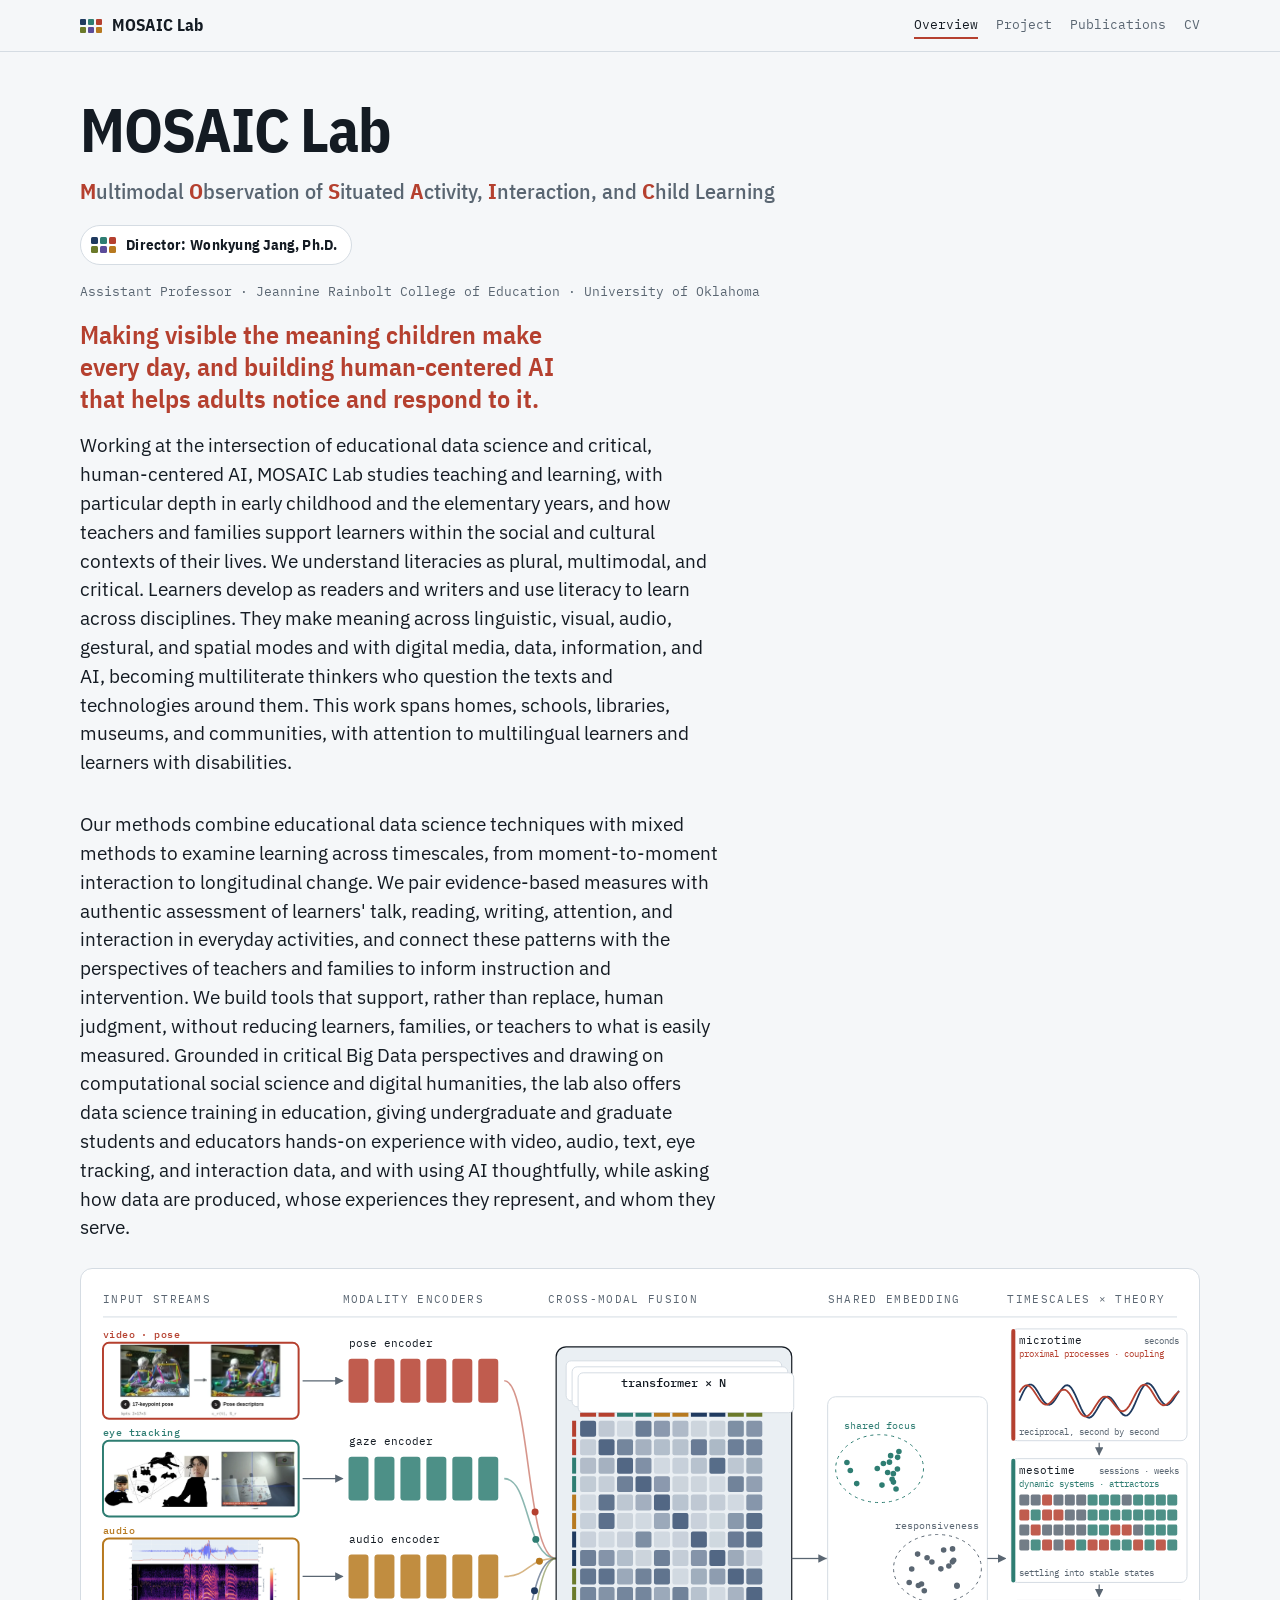
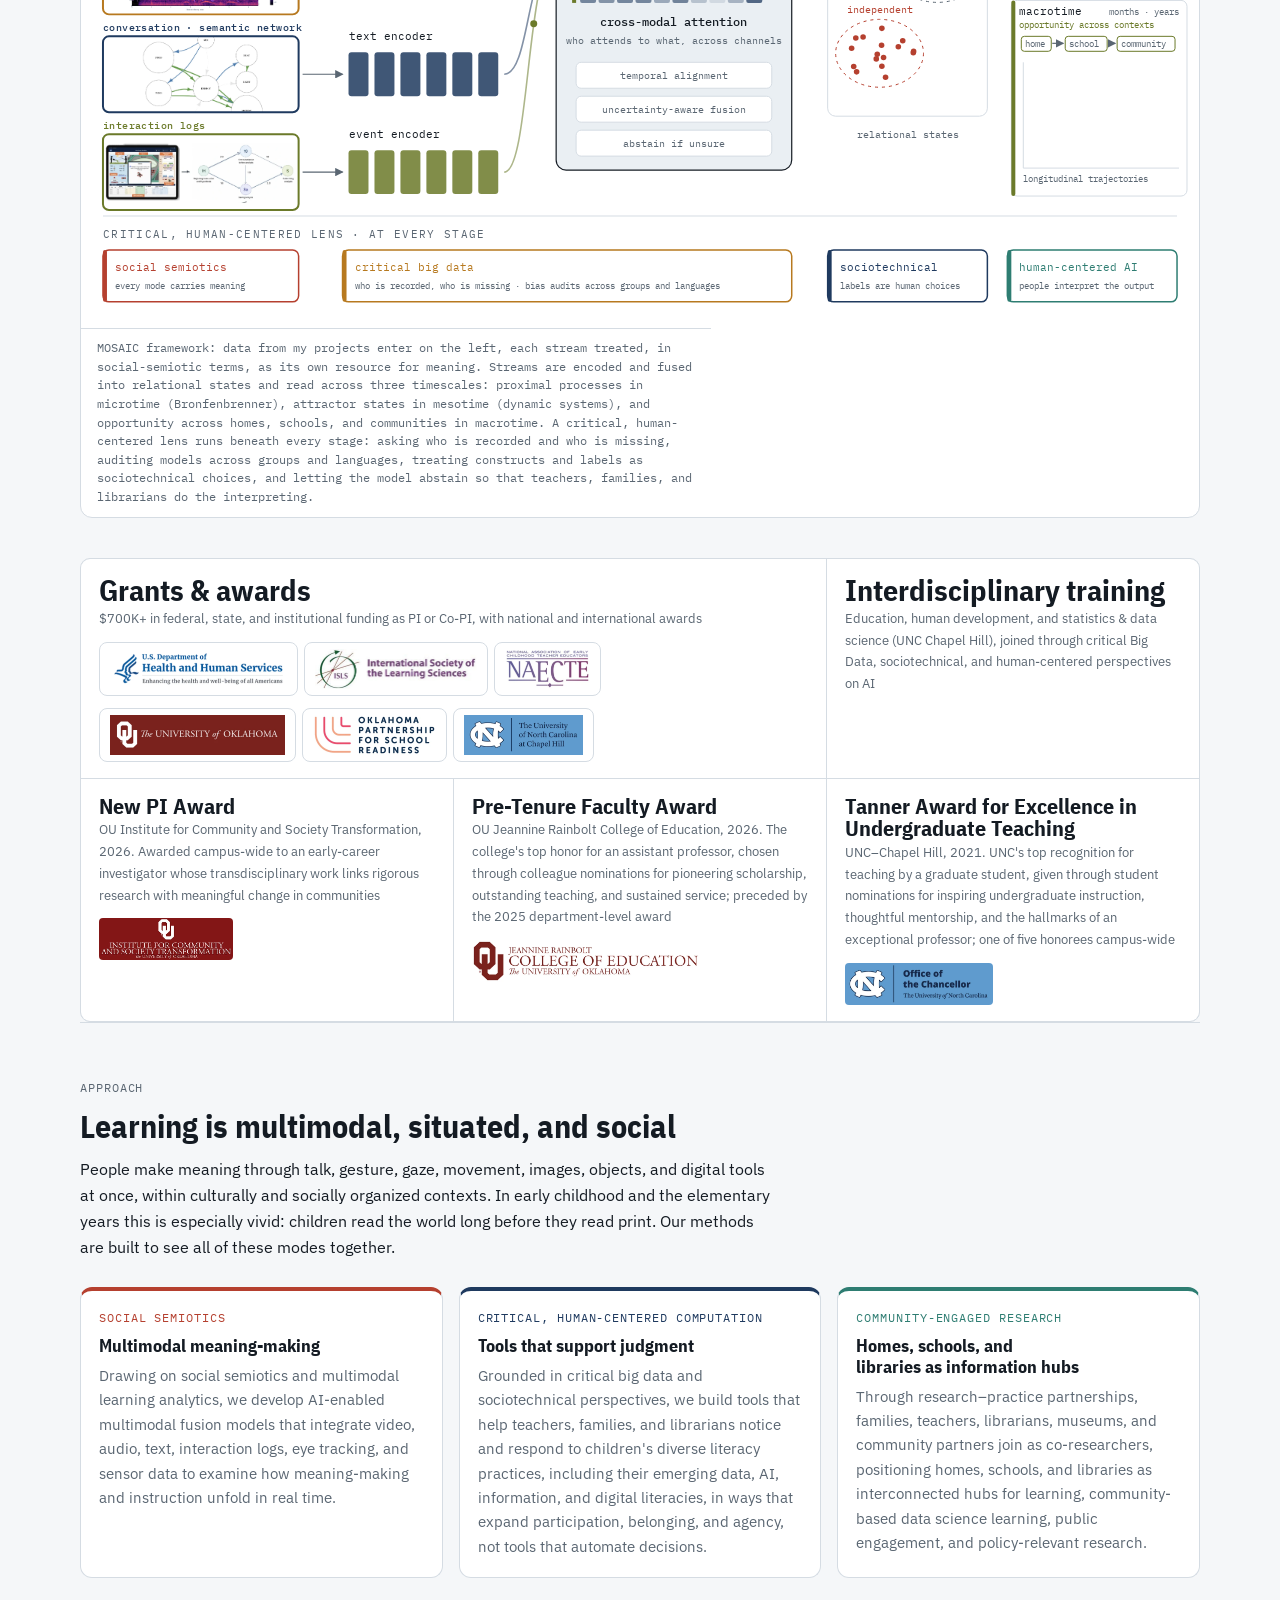
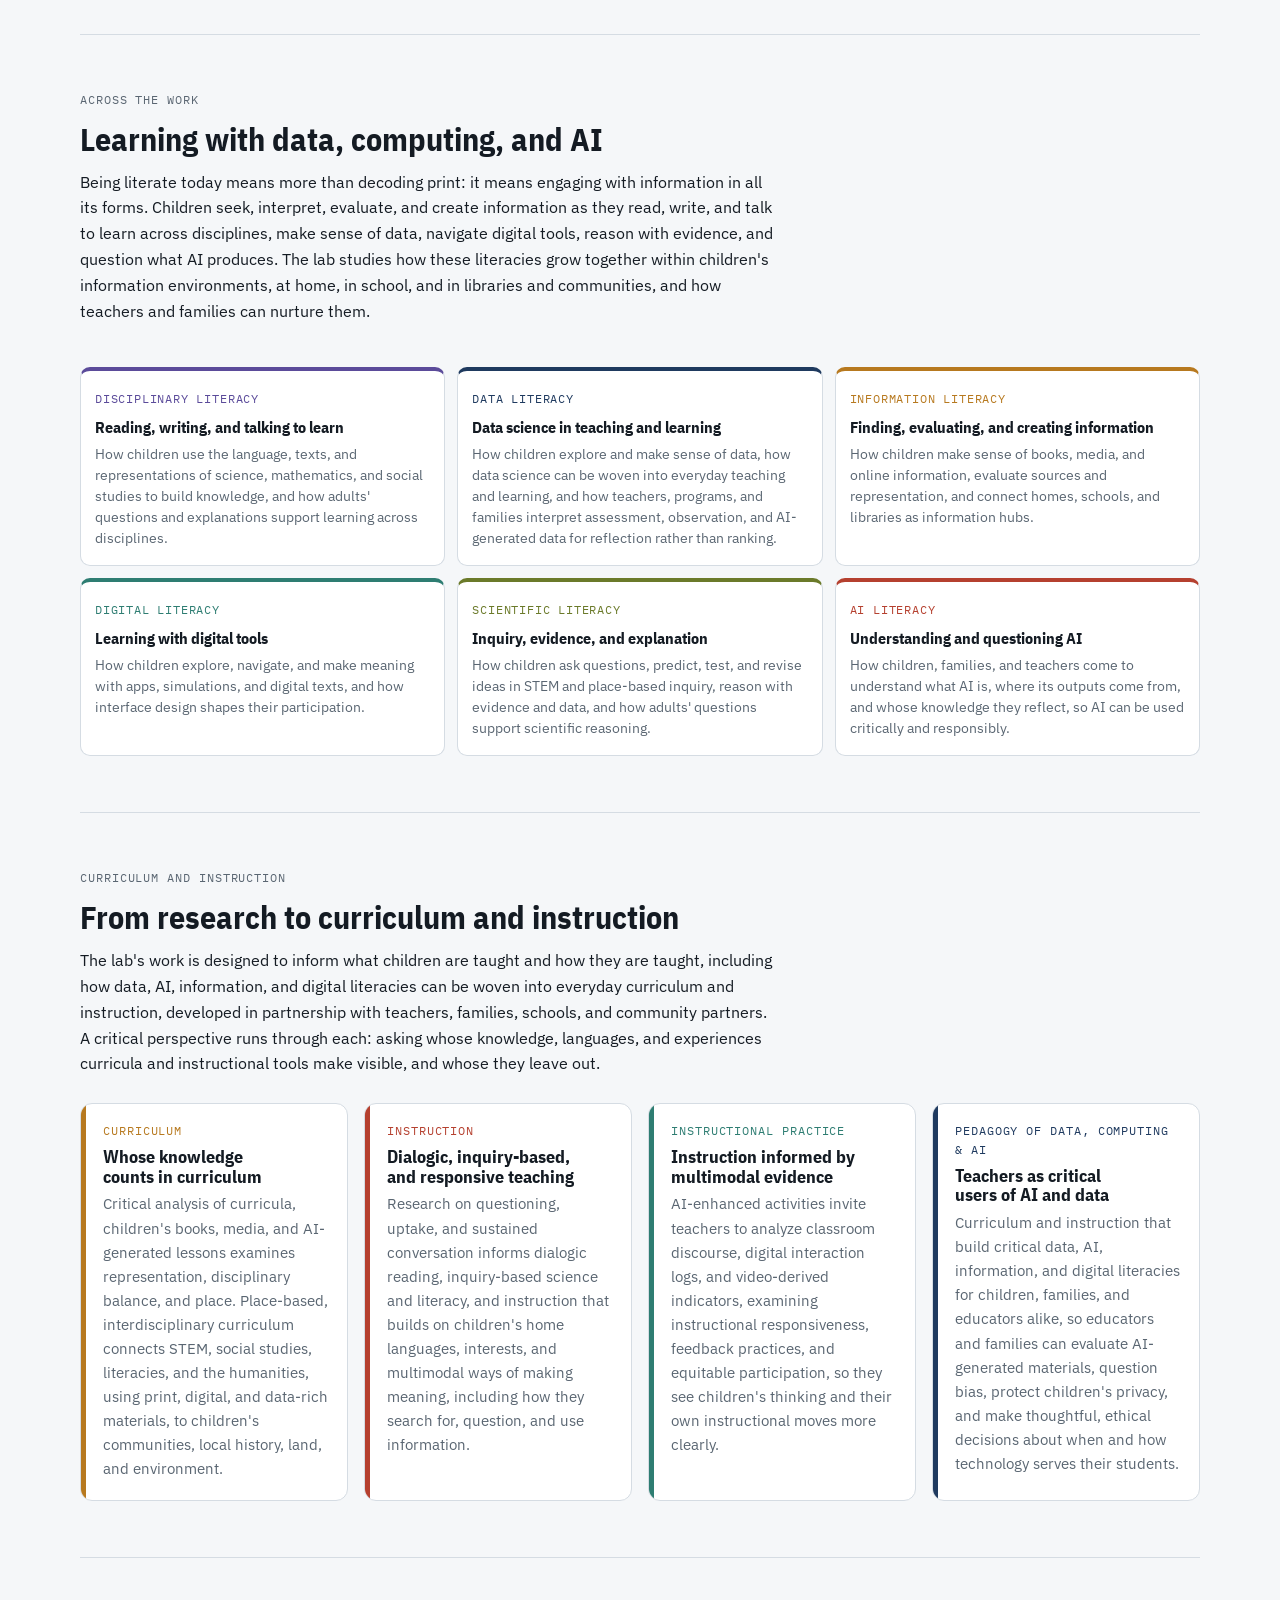
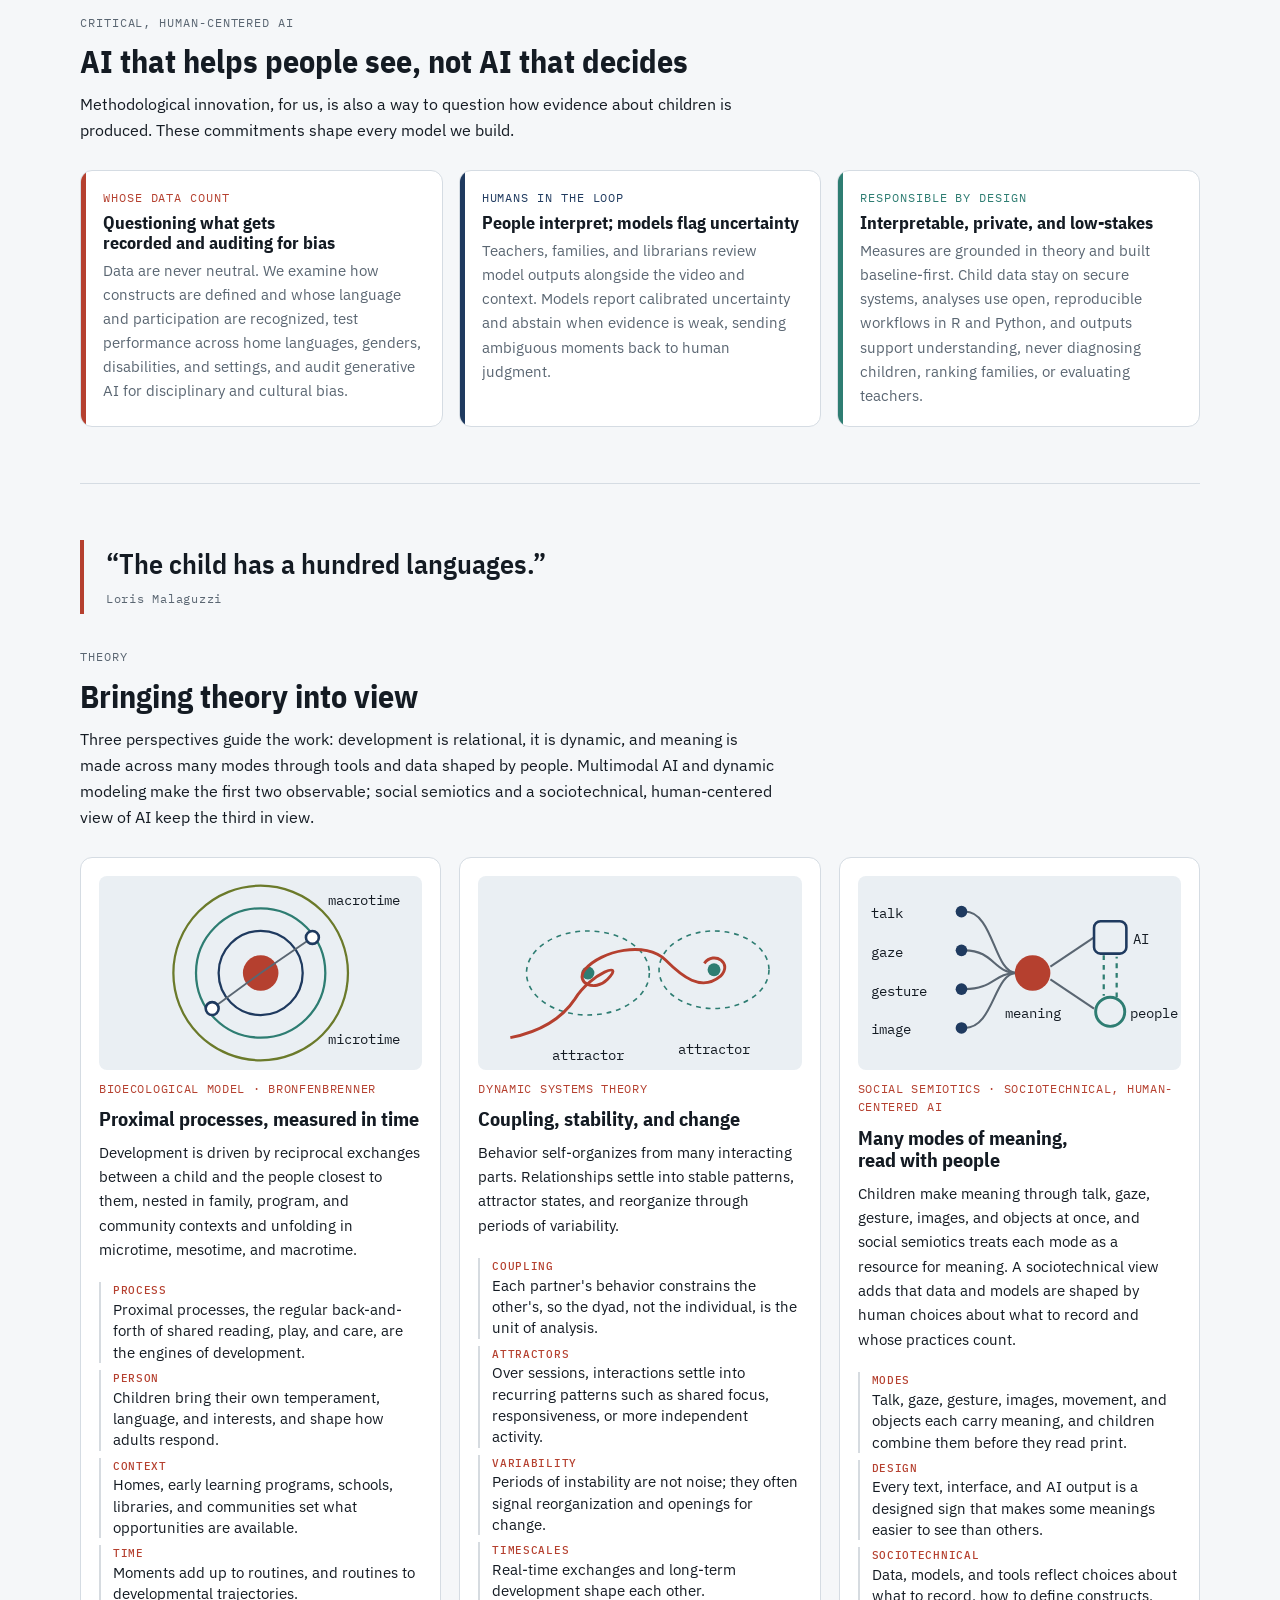
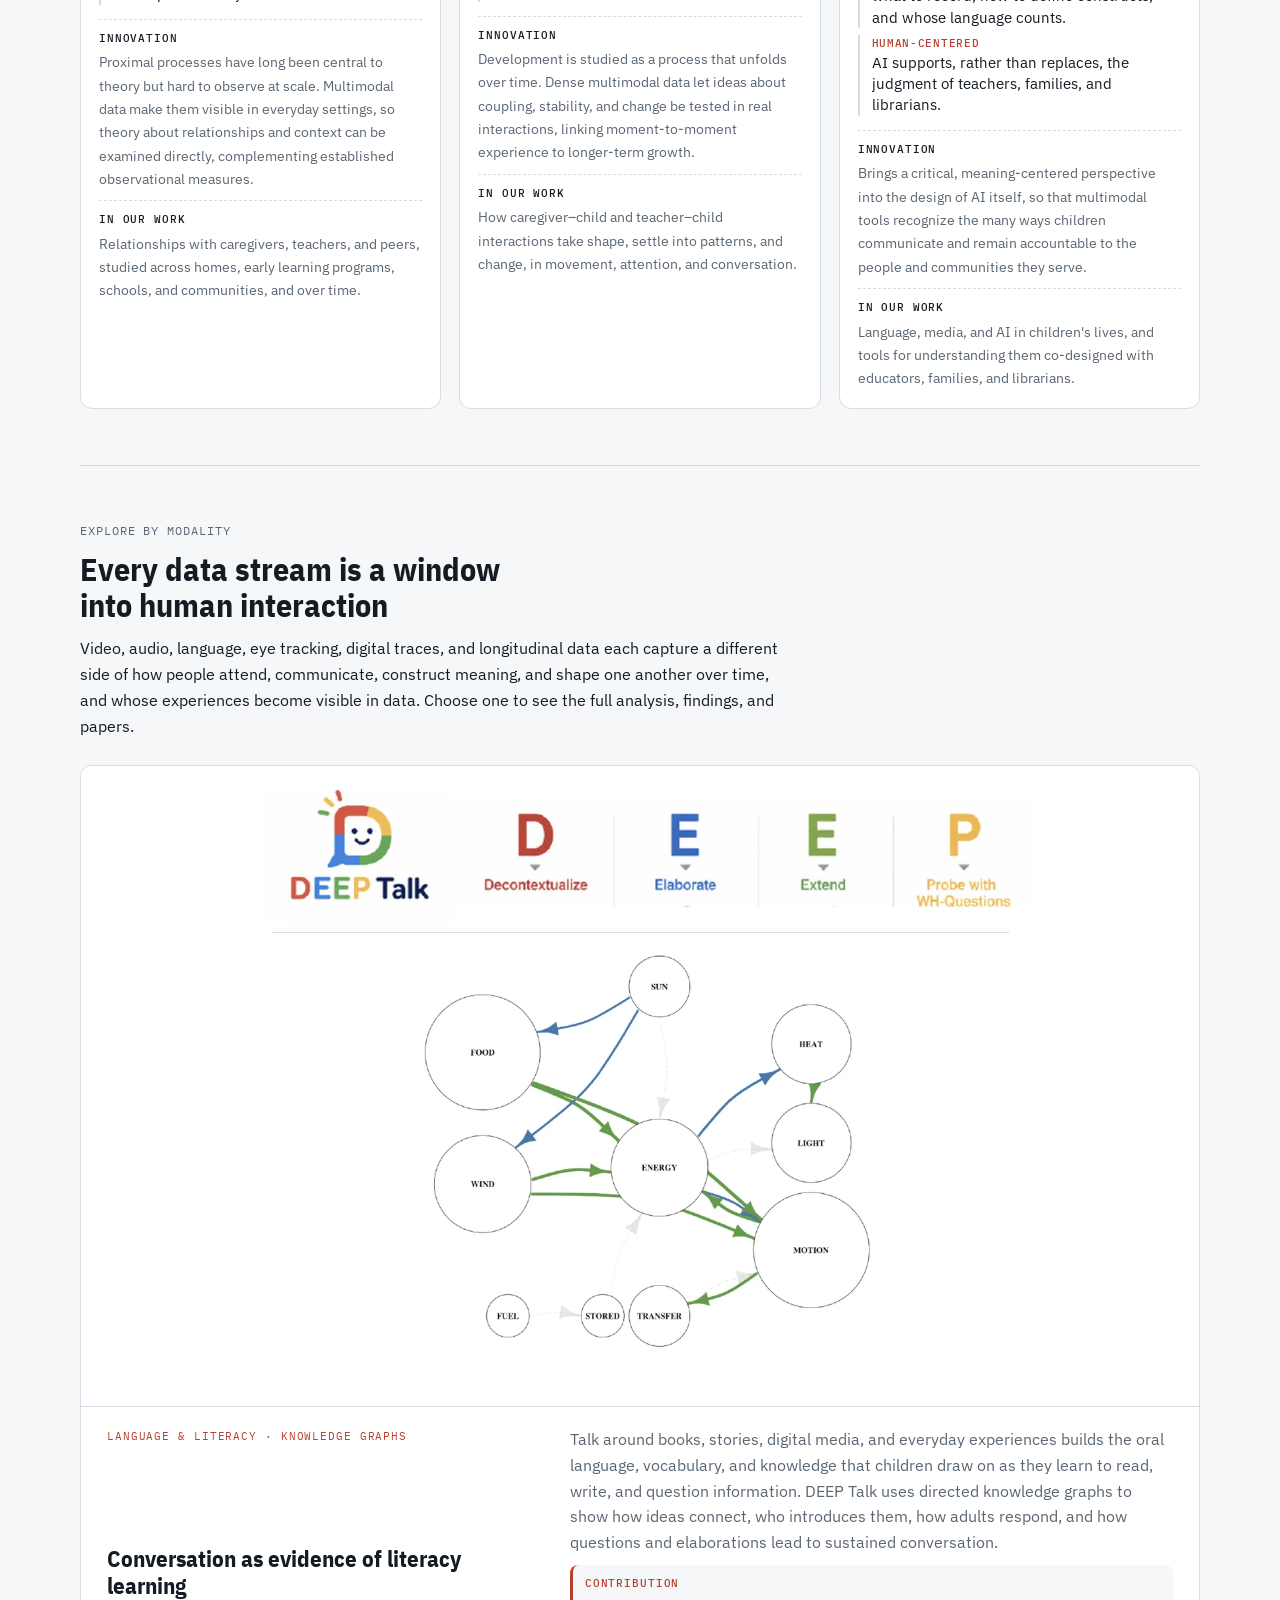
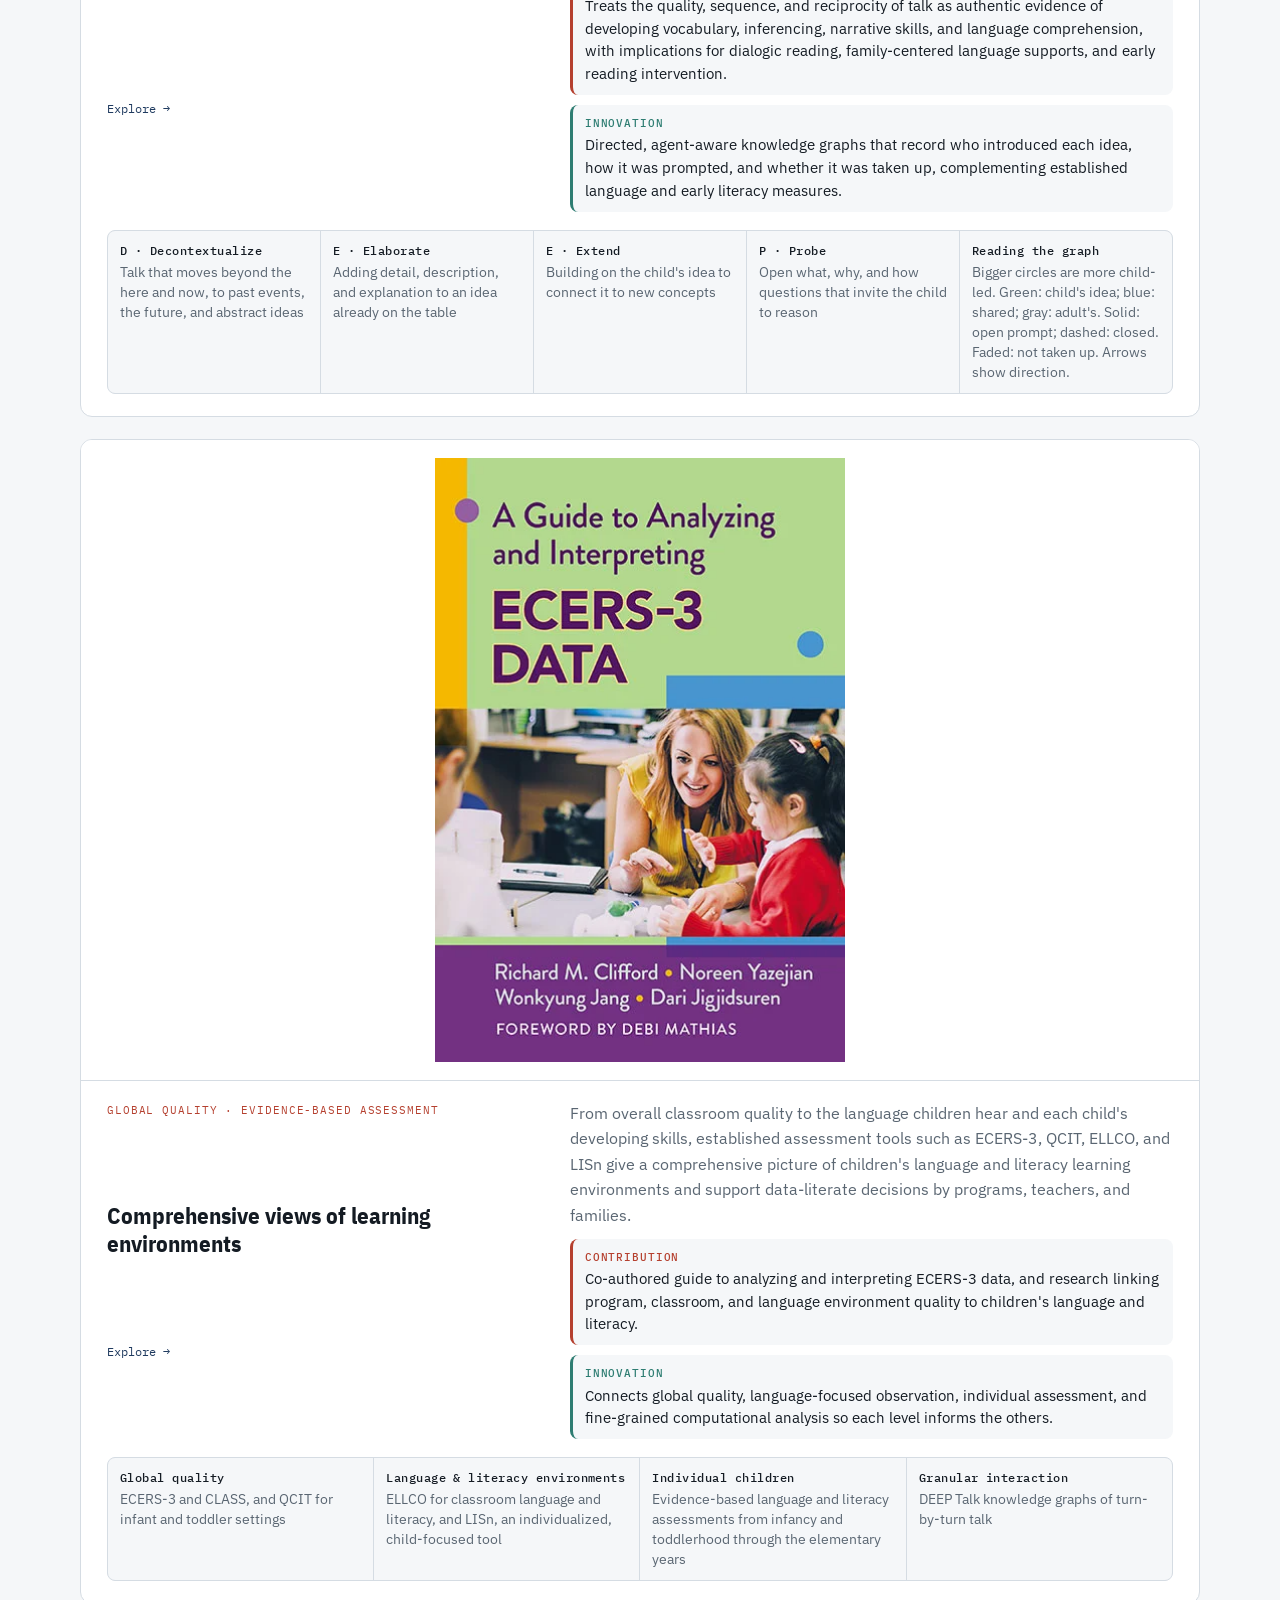
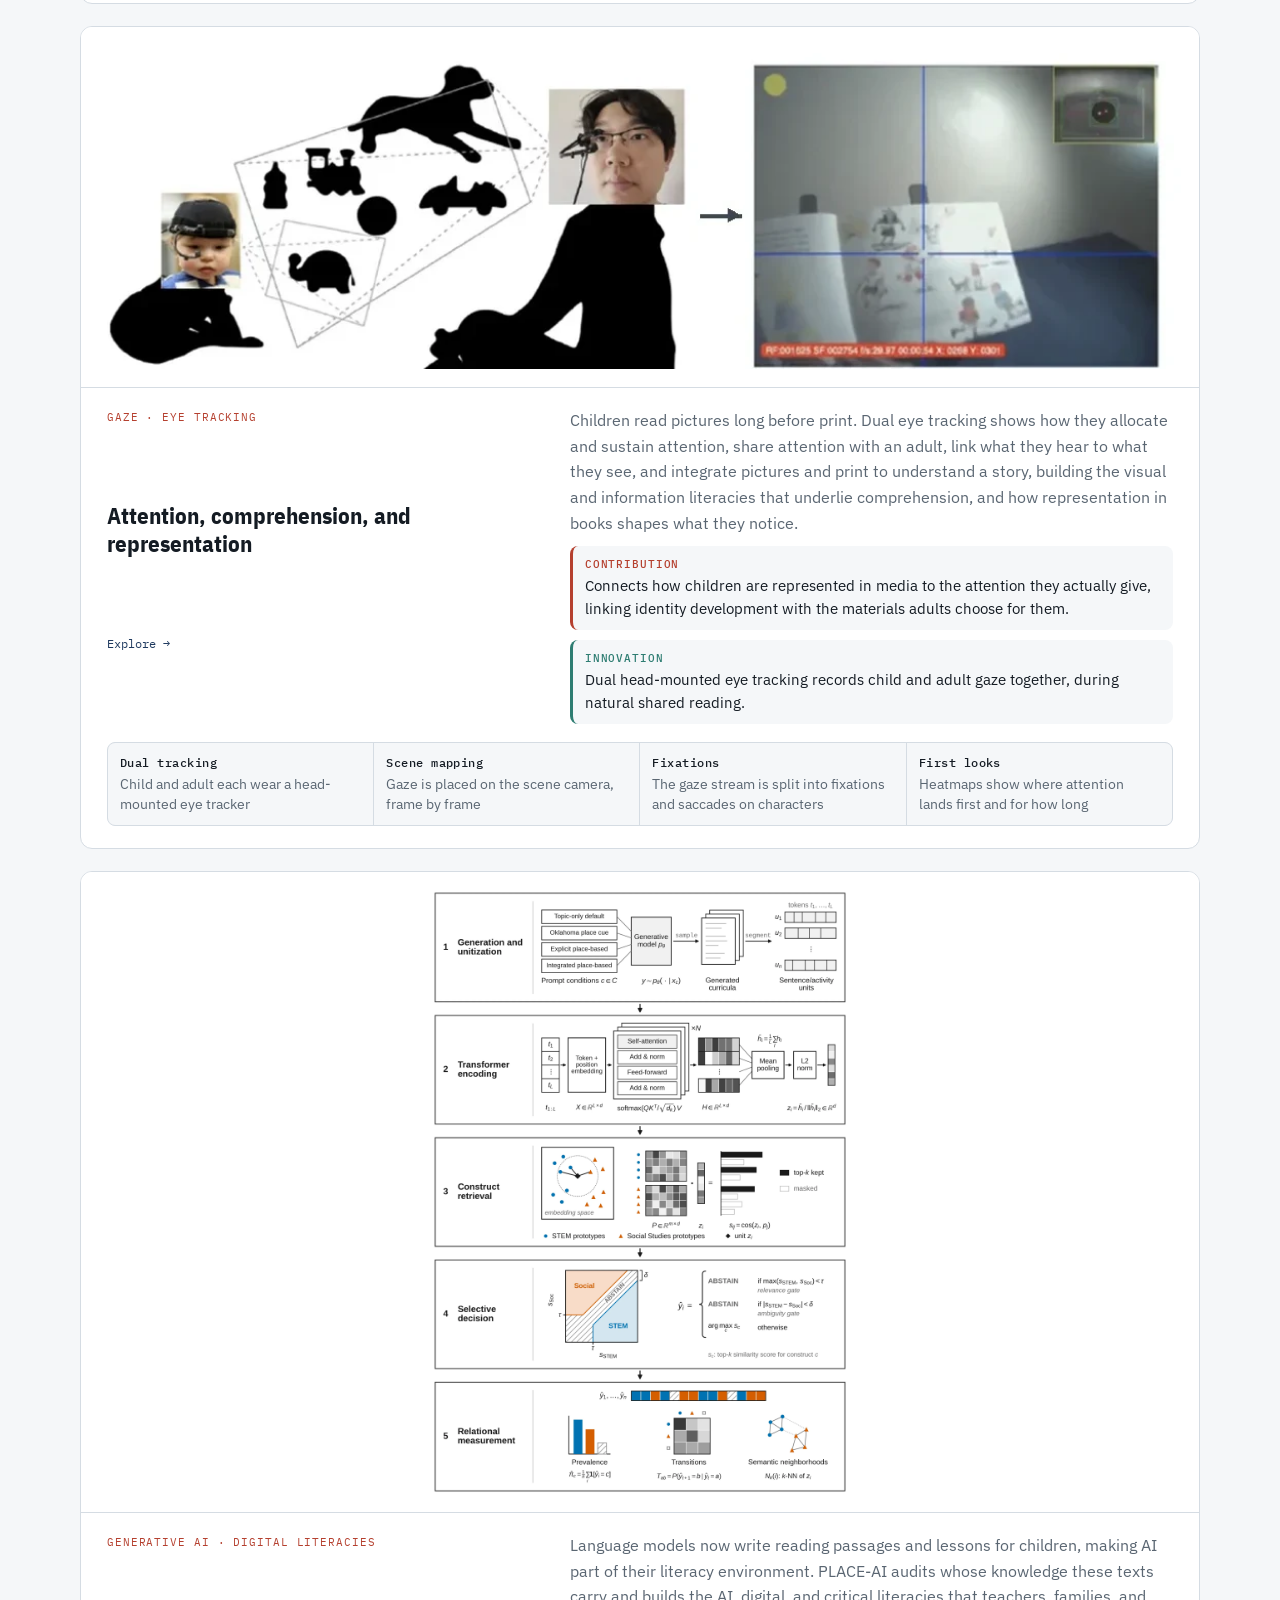
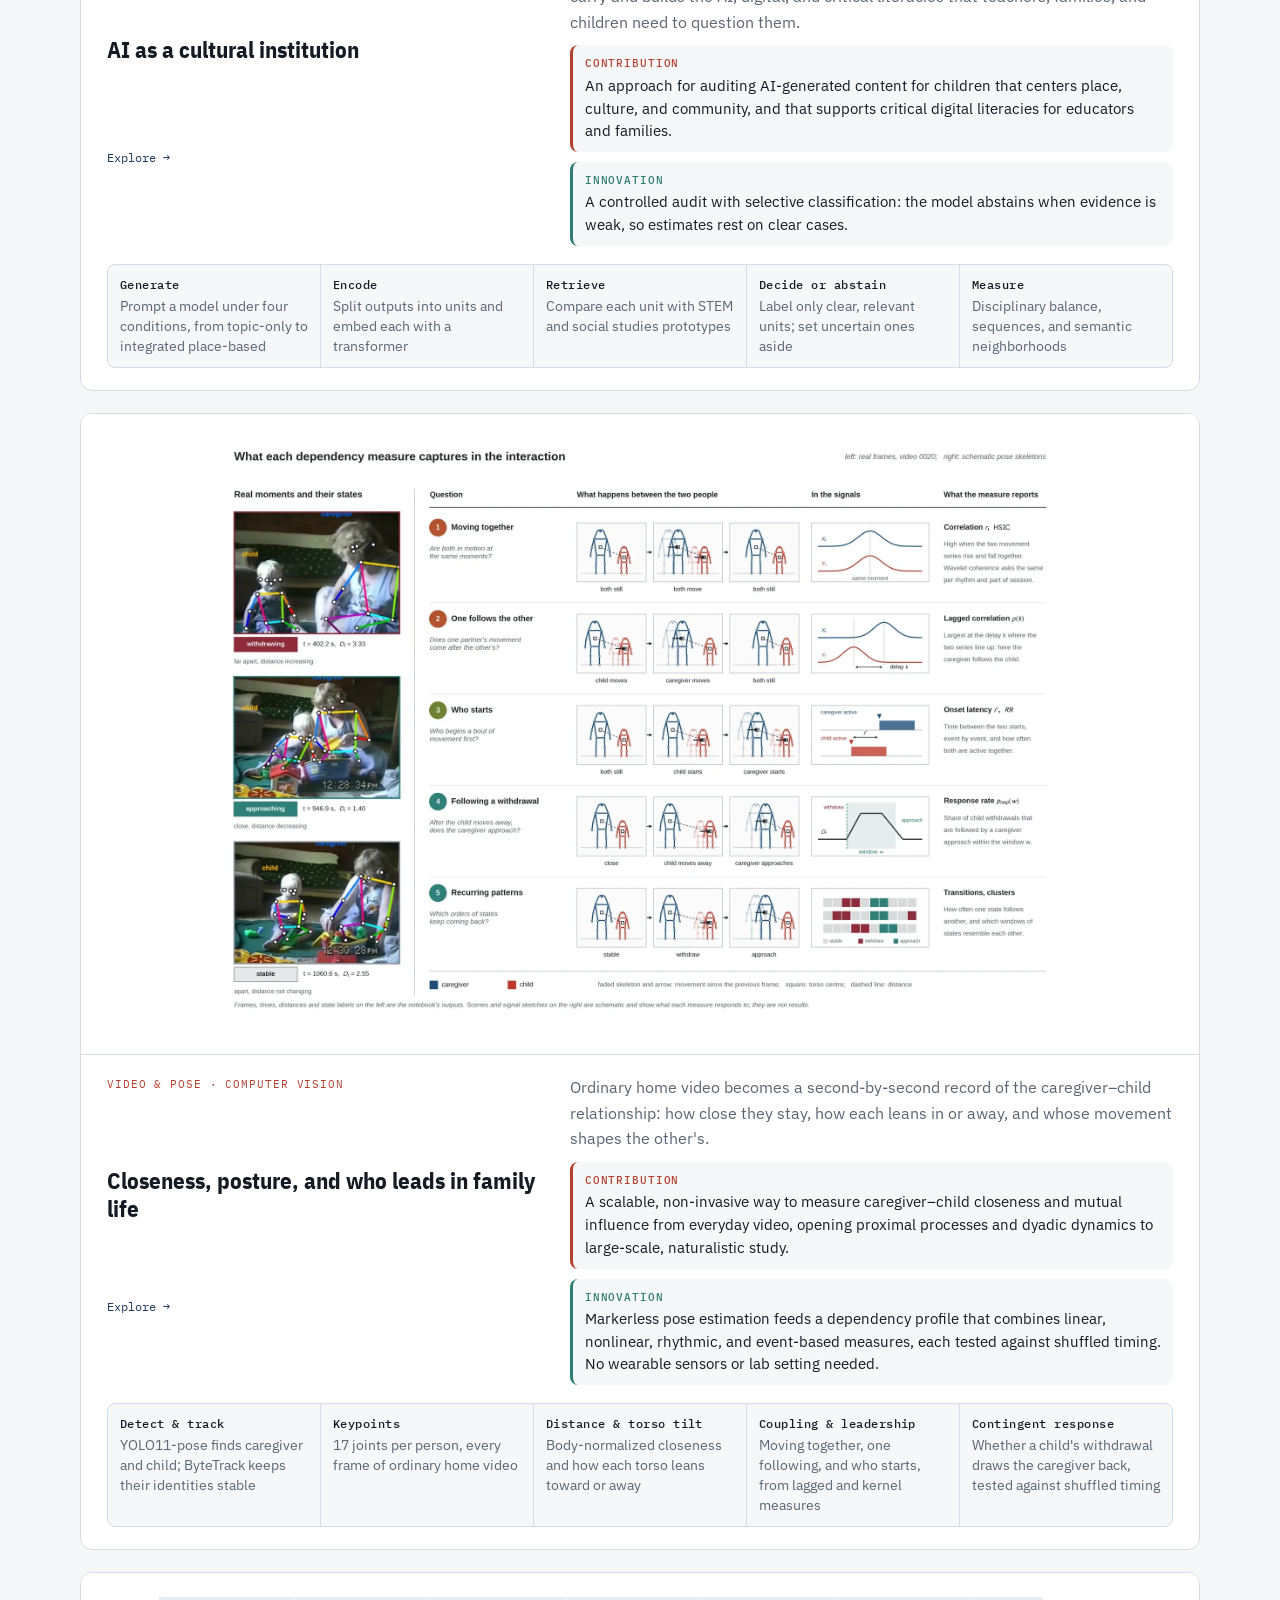
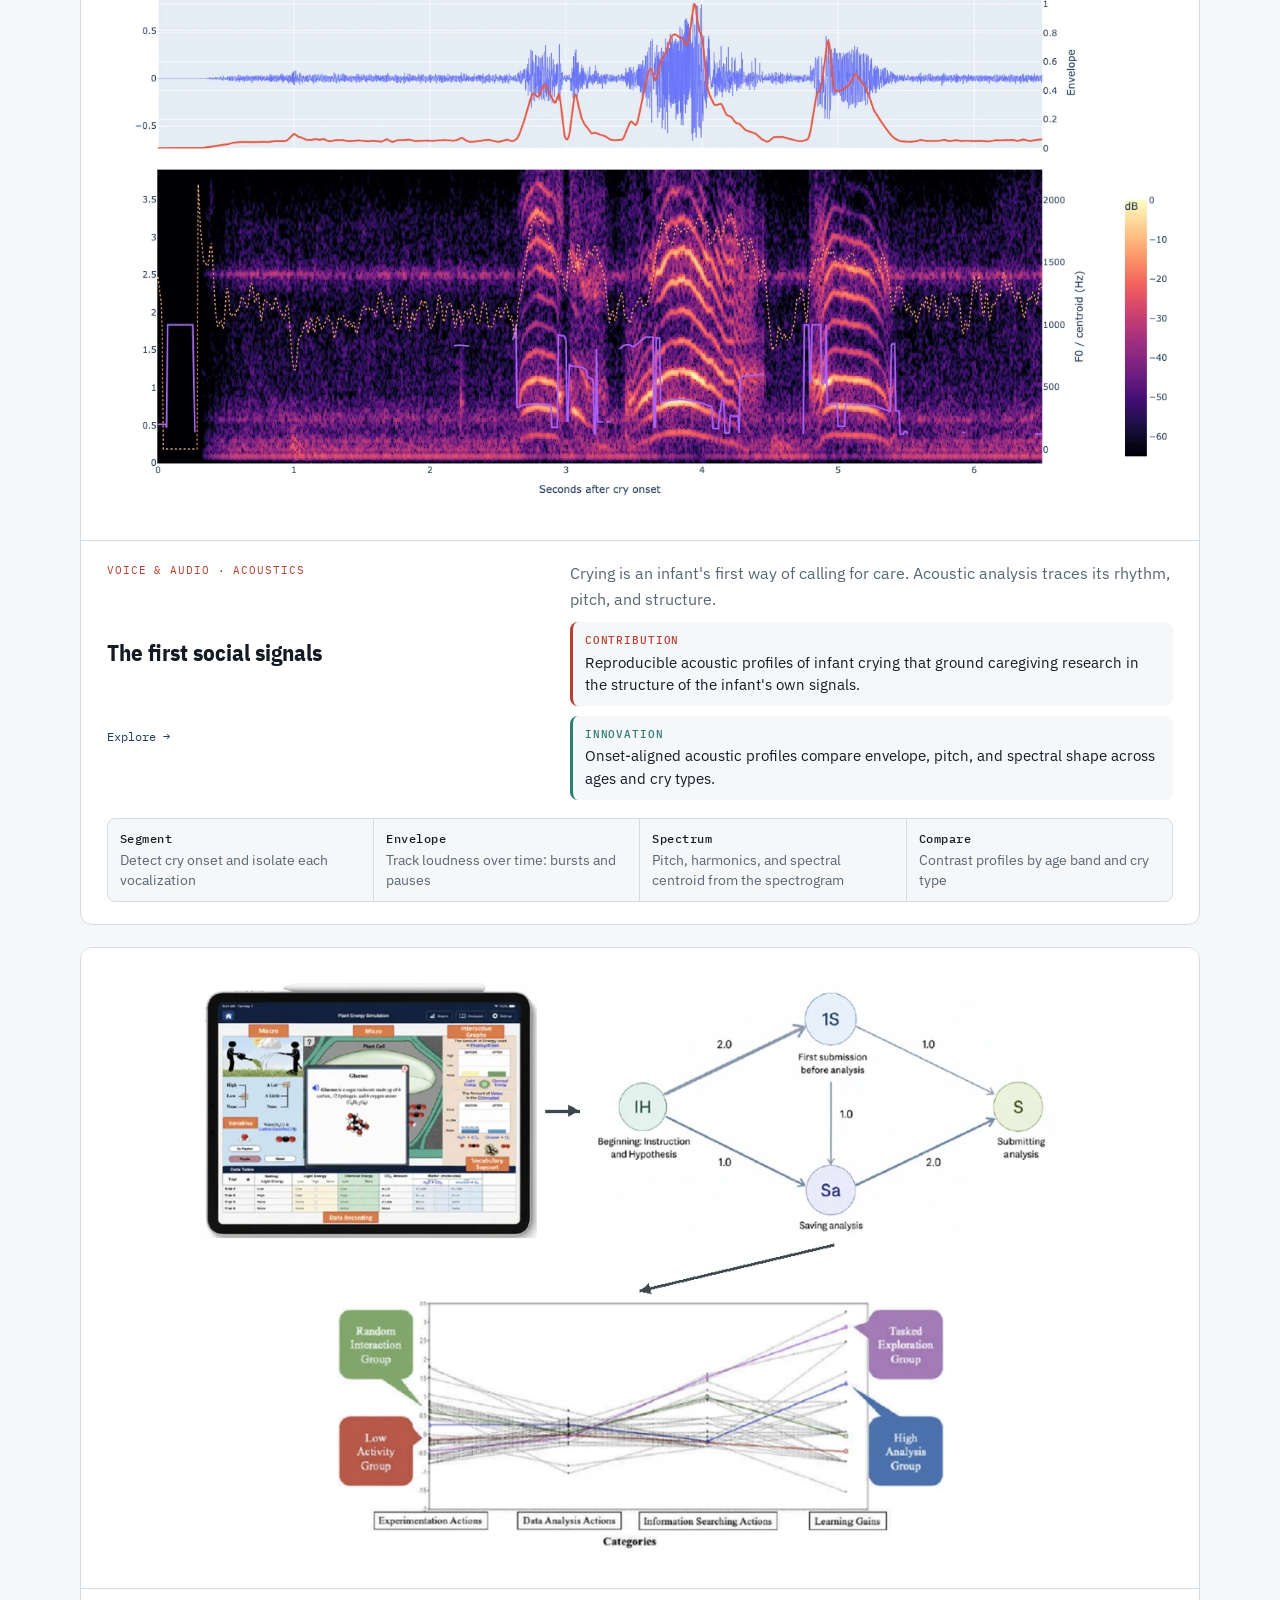
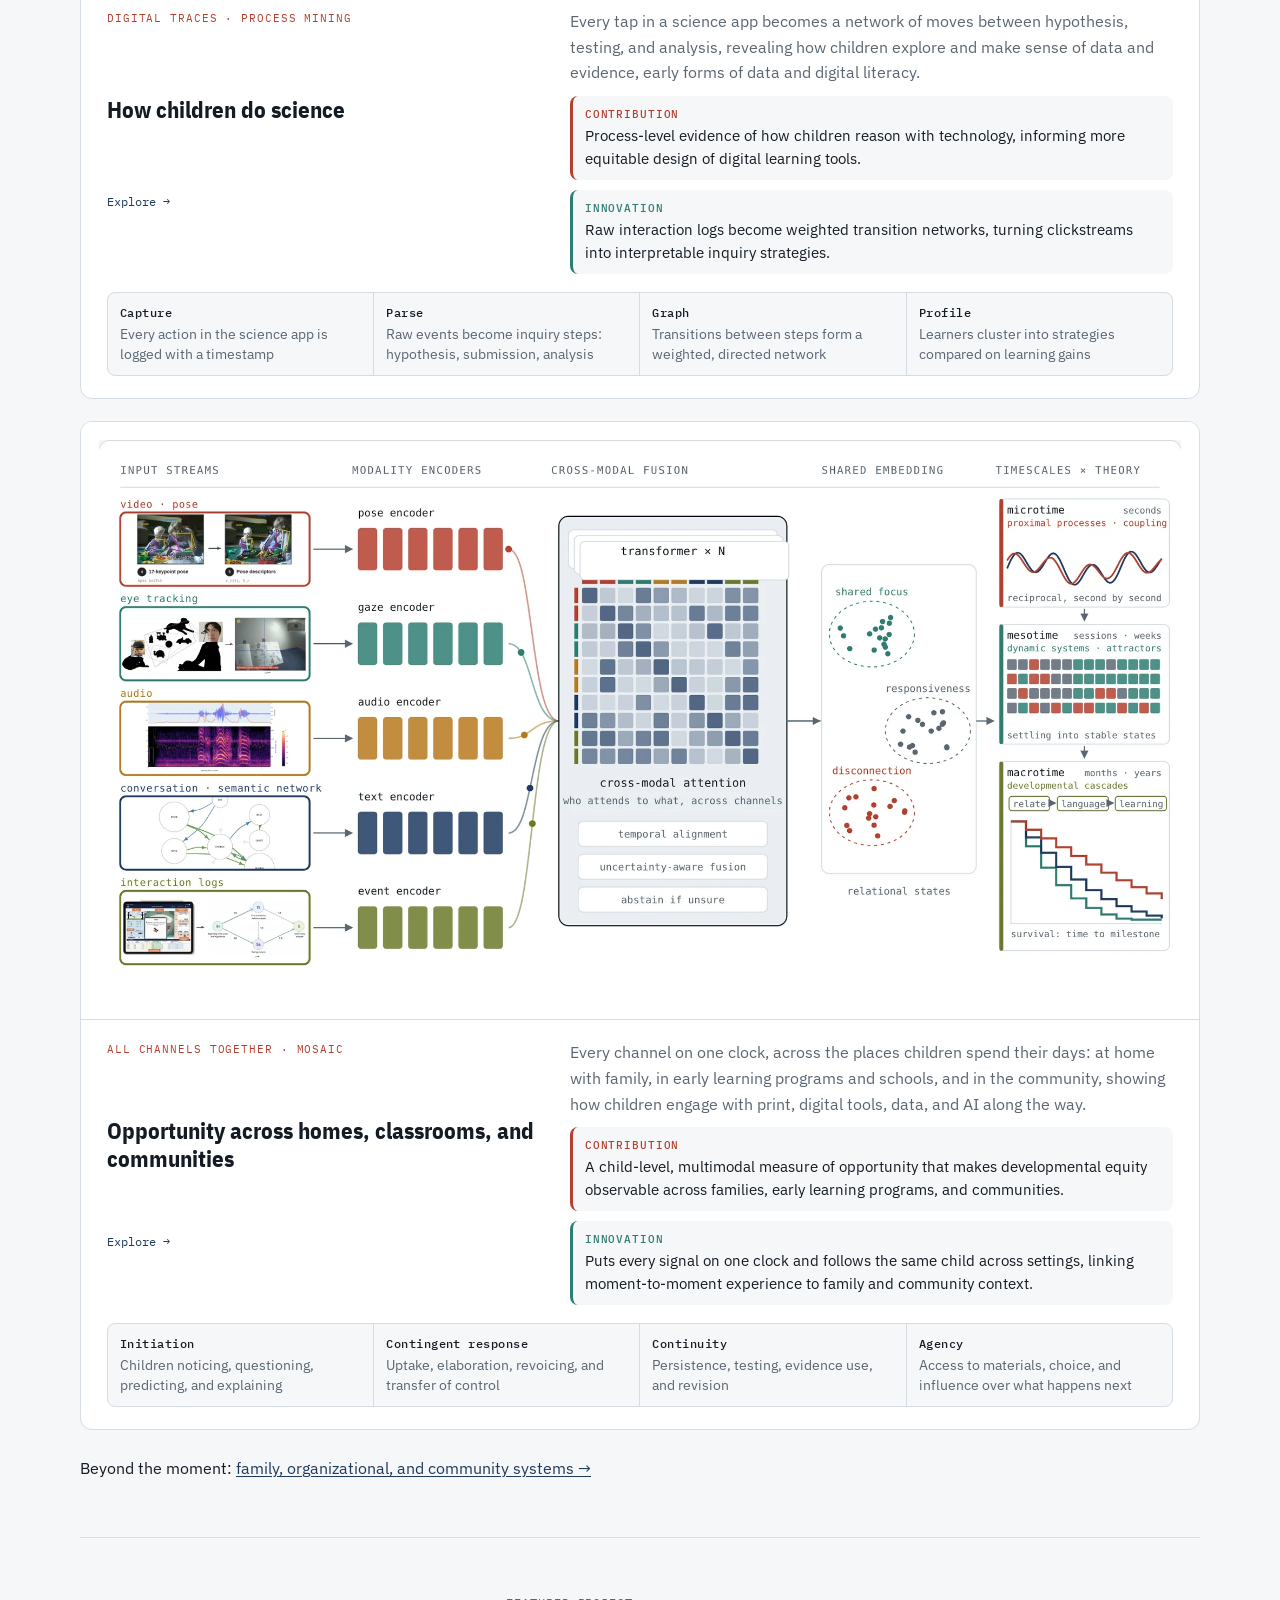
==== commit 28a94f6b: "Add files via upload" ====
--- a/index.html
+++ b/index.html
@@ -23,8 +23,8 @@
 
 
 <p class="tagline">Making visible the meaning children make every day, and building human-centered AI that helps adults notice and respond to it.</p>
-<p class="thesis">MOSAIC Lab studies teaching and learning in early childhood and the elementary years: how children learn and make meaning across modes, through talk and print, images and sound, gesture and movement, drawing and play, objects and spaces, and digital media, information, and AI, within the cultural and social contexts of their lives, and how teachers and families support them. Literacy runs through this work: how everyday talk, shared book reading, play, and inquiry build the knowledge that children draw on as they learn to read and write, and how children come to read, write, and talk to learn across disciplines and to interpret and create texts of many kinds and modes, in print, digital, and AI-mediated forms. Working at the intersection of educational data science and critical, human-centered AI, we examine how teaching and learning unfold through instruction, relationships, play, and everyday experiences at home, in classrooms, libraries, museums, and communities, attending to children with diverse language and learning needs, including multilingual learners and children with disabilities, and to how teachers and families can be supported to notice and build on what children bring.</p>
-<p class="thesis">Multimodal learning analytics and mixed methods complement established, evidence-based measures with authentic assessment, treating children&#39;s talk, attention, and interaction during everyday activities as windows into what they know and can do, and connect these patterns with the interpretations of teachers and families to inform instruction and intervention. The work avoids reducing children, families, or teachers to easily measurable signals, asks whose practices become visible, and builds tools that support, rather than replace, human judgment. Grounded in critical Big Data perspectives, the lab also contributes to data science training, drawing on computational social science and digital humanities in education to give undergraduate and graduate students, as well as educators, hands-on experience in multimodal data analysis, working with video, audio, text, eye tracking, and interaction logs, and in using AI thoughtfully, while asking how data are produced, whose experiences they represent, and whom they serve.</p></div>
+<p class="thesis">Working at the intersection of educational data science and critical, human-centered AI, MOSAIC Lab studies teaching and learning, with particular depth in early childhood and the elementary years, and how teachers and families support learners within the social and cultural contexts of their lives. We understand literacies as plural, multimodal, and critical. Learners develop as readers and writers and use literacy to learn across disciplines. They make meaning across linguistic, visual, audio, gestural, and spatial modes and with digital media, data, information, and AI, becoming multiliterate thinkers who question the texts and technologies around them. This work spans homes, schools, libraries, museums, and communities, with attention to multilingual learners and learners with disabilities.</p>
+<p class="thesis">Our methods combine educational data science techniques with mixed methods to examine learning across timescales, from moment-to-moment interaction to longitudinal change. We pair evidence-based measures with authentic assessment of learners&#39; talk, reading, writing, attention, and interaction in everyday activities, and connect these patterns with the perspectives of teachers and families to inform instruction and intervention. We build tools that support, rather than replace, human judgment, without reducing learners, families, or teachers to what is easily measured. Grounded in critical Big Data perspectives and drawing on computational social science and digital humanities, the lab also offers data science training in education, giving undergraduate and graduate students and educators hands-on experience with video, audio, text, eye tracking, and interaction data, and with using AI thoughtfully, while asking how data are produced, whose experiences they represent, and whom they serve.</p></div>
 </div>
 <figure class="aibox"><svg id="aihero" viewBox="0 0 1120 650" role="img" aria-label="Multimodal AI architecture: video and pose, eye tracking, audio, conversation, and interaction logs each pass through an encoder, are fused by cross-modal attention into a shared embedding of interaction states, and come out as a social network of who responds to whom and a dependency profile. A critical, human-centered lens runs beneath every stage: social semiotics, critical big data, sociotechnical choices, and human interpretation.">
 <defs>
@@ -489,7 +489,7 @@
 <section aria-labelledby="h-wip"><div class="prose"><p class="lbl">Work in progress &amp; talks</p><h2 id="h-wip">Current work on children&#39;s learning, teaching, and educational contexts</h2></div>
 <div class="wip">
 <div class="wipc"><h3>Under review</h3><ul class="clean"><li>PLACE-AI: How generative AI represents place, culture, and community knowledge in curriculum and instruction</li><li>From prediction to prevention: Human-in-the-loop AI for strengthening learning and care in early childhood and elementary education</li><li>Responsible AI in education: A human-centered framework for strengthening teaching, learning, and family–school partnerships</li><li>When do children reach learning milestones? Survival analysis as an educational data science method</li></ul></div>
-<div class="wipc"><h3>In preparation</h3><ul class="clean"><li>DEEP Talk: Directed knowledge graphs for modeling epistemic agency in adult–child STEM and book-reading talk</li><li>AI and digital equity in education: Linguistic, cultural, developmental, and socioeconomic disparities in children&#39;s access to emerging technologies</li><li>AI-mediated multilingual family–school communication: Language, access, and digital equity</li><li>Complex talk as instruction: Teacher language, instructional discourse, and children&#39;s learning</li><li>Language-rich learning environments across children&#39;s everyday contexts: A computational approach</li><li>Peer networks as learning contexts: A computational social network approach</li><li>Relational continuity in educational settings: A computational social network approach to children&#39;s learning</li></ul><a class="more2" href="publications.html#h-ip">All manuscripts in preparation →</a></div>
+<div class="wipc"><h3>In preparation</h3><ul class="clean"><li>DEEP Talk: Directed knowledge graphs for modeling epistemic agency in adult–child STEM and book-reading talk</li><li>Oral language profiles in preschool: Integrating automated speech measures and direct assessments to predict early achievement across home languages</li><li>Language-rich learning environments across children&#39;s everyday contexts: A computational approach</li><li>Complex talk as instruction: Teacher language, instructional discourse, and children&#39;s learning</li><li>Semantic network development in children&#39;s language: A longitudinal computational approach</li><li>AI-mediated multilingual family–school communication: Language, access, and digital equity</li><li>AI and digital equity in education: Linguistic, cultural, developmental, and socioeconomic disparities in children&#39;s access to emerging technologies</li></ul><a class="more2" href="publications.html#h-ip">All manuscripts in preparation →</a></div>
 <div class="wipc"><h3>Recent talks &amp; webinars</h3><ol class="bib"><li><span class="y">2027</span><div><p class="t">Language, literacy, and social-emotional foundations of equitable early childhood science achievement <span class="tag st">accepted</span></p><p class="v">2027 American Educational Research Association (AERA) Annual Meeting</p></div></li><li><span class="y">2027</span><div><p class="t">A critical computational analysis of children&#39;s family and media language <span class="tag st">accepted</span></p><p class="v">2027 American Educational Research Association (AERA) Annual Meeting</p></div></li><li><span class="y">2026</span><div><p class="t">Transforming early literacies with multimodal AI: Advancing meaning-making, representation, and equity in children&#39;s information environments</p><p class="v">Invited talk · School of Information Sciences, University of Illinois Urbana-Champaign</p></div></li></ol><a class="more2" href="publications.html#h-sp">All 59 presentations, 9 webinars, 11 invited talks →</a></div>
 </div></section>
 <section aria-labelledby="h-aw"><div class="prose"><p class="lbl">Recognition</p><h2 id="h-aw">Awards and honors</h2><p>Recognized for transdisciplinary research, teaching, and work at the intersection of AI and education.</p></div><div class="awf"><div class="aw"><div class="awlg"><img src="logo-icast.webp" alt="OU Institute for Community and Society Transformation" loading="lazy"></div><span class="ay">2026 · Institutional</span><h3>New PI Award</h3><p class="aws">OU Institute for Community and Society Transformation</p><p>Awarded campus-wide to an early-career investigator whose transdisciplinary work links rigorous research with meaningful change in communities.</p></div><div class="aw"><div class="awlg"><img src="logo-jrcoe.webp" alt="OU Jeannine Rainbolt College of Education" loading="lazy"></div><span class="ay">2026 · Institutional</span><h3>Pre-Tenure Faculty Award</h3><p class="aws">OU Jeannine Rainbolt College of Education</p><p>The college&#39;s top honor for an assistant professor, chosen through colleague nominations for pioneering scholarship, outstanding teaching, and sustained service; preceded by the 2025 department-level award.</p></div><div class="aw"><div class="awlg"><img src="logo-unc.webp" alt="The University of North Carolina at Chapel Hill" loading="lazy"></div><span class="ay">2021 · Institutional</span><h3>Tanner Award for Excellence in Undergraduate Teaching</h3><p class="aws">University of North Carolina at Chapel Hill</p><p>UNC&#39;s top recognition for teaching by a graduate student, given through student nominations for inspiring undergraduate instruction, thoughtful mentorship, and the hallmarks of an exceptional professor; one of five honorees campus-wide.</p></div></div><ul class="awl"><li><span class="ay">2024</span><span><b>First Place Poster Award</b> · Oklahoma Partnership for School Readiness</span><span class="lv">State</span></li><li><span class="ay">2021</span><span><b>Best Poster Award</b> · Conference on Artificial Intelligence in Smart Cities</span><span class="lv">International</span></li><li><span class="ay">2021</span><span><b>ISLS &amp; Wallace Foundation Scholarship</b> · International Society of the Learning Sciences</span><span class="lv">International</span></li><li><span class="ay">2021</span><span><b>NAECTE Foundation Doctoral Scholarship</b> · National Association of Early Childhood Teacher Educators</span><span class="lv">National</span></li></ul></section>
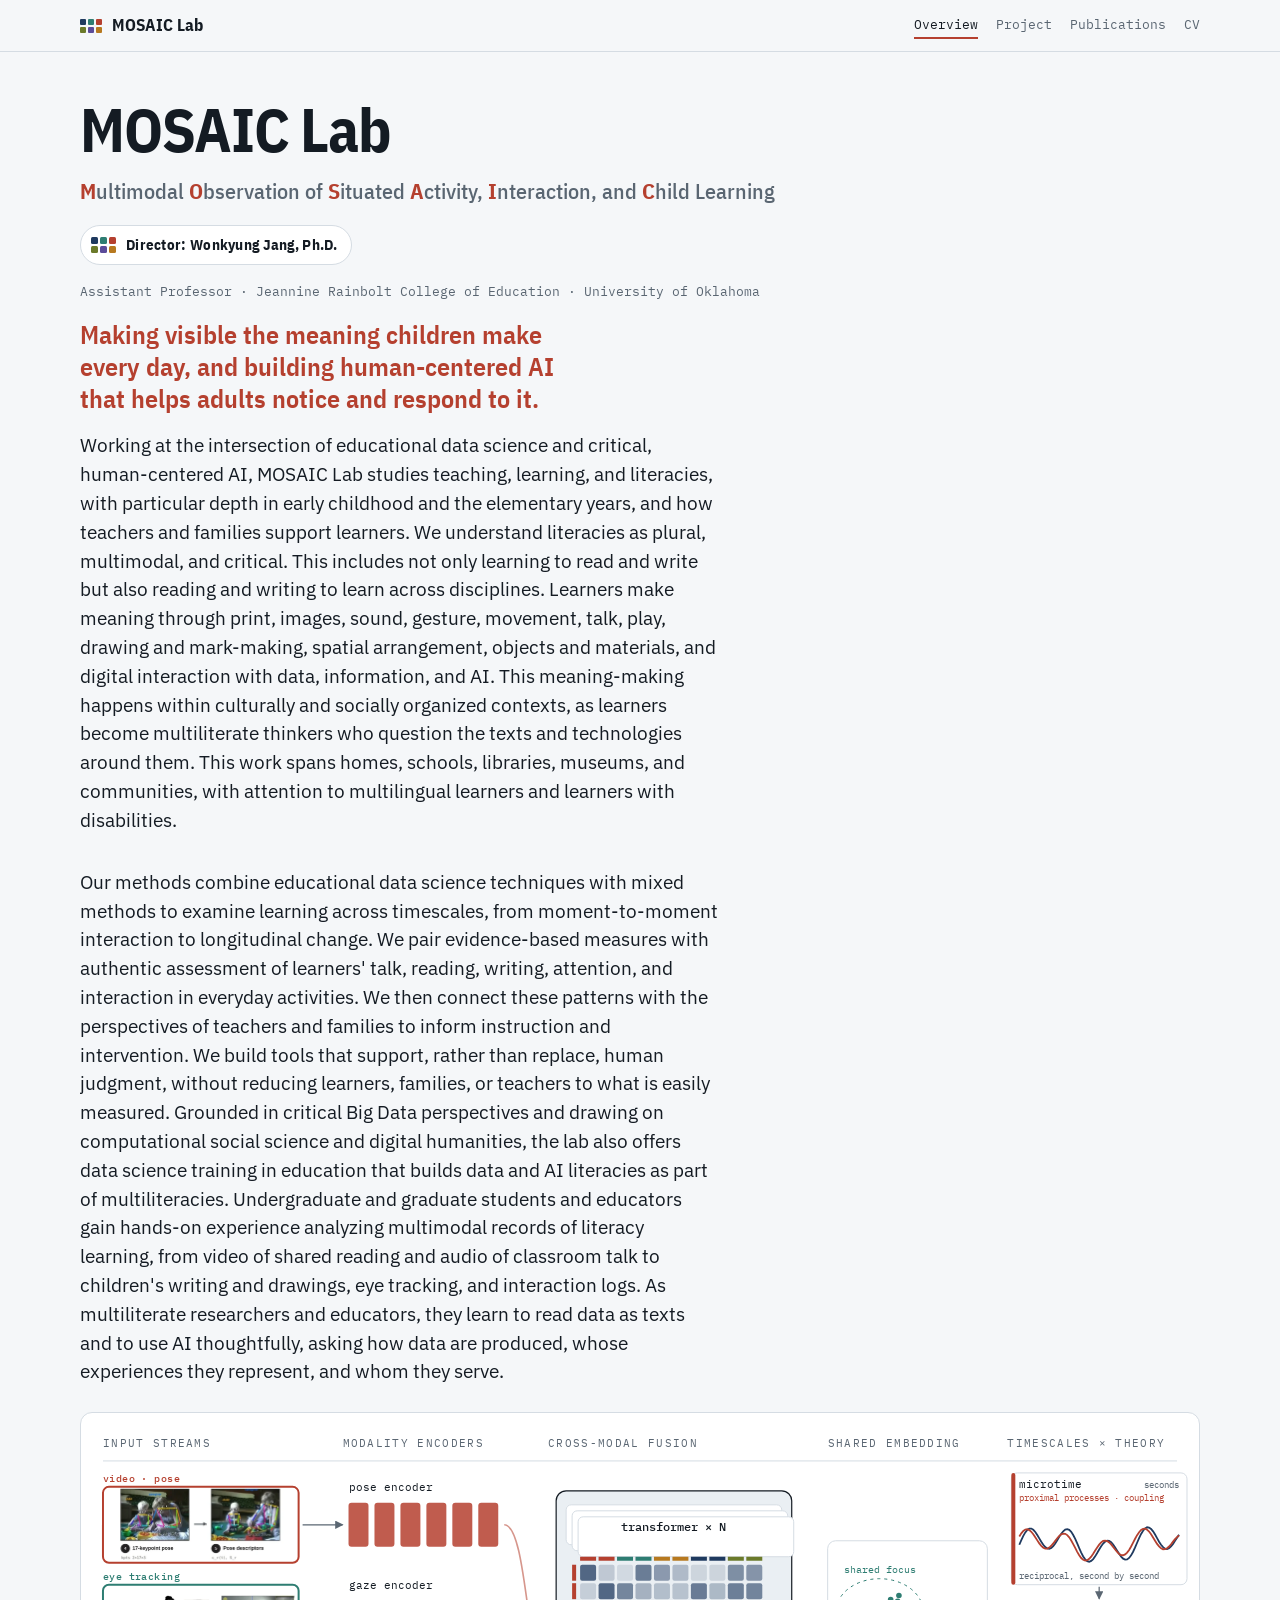
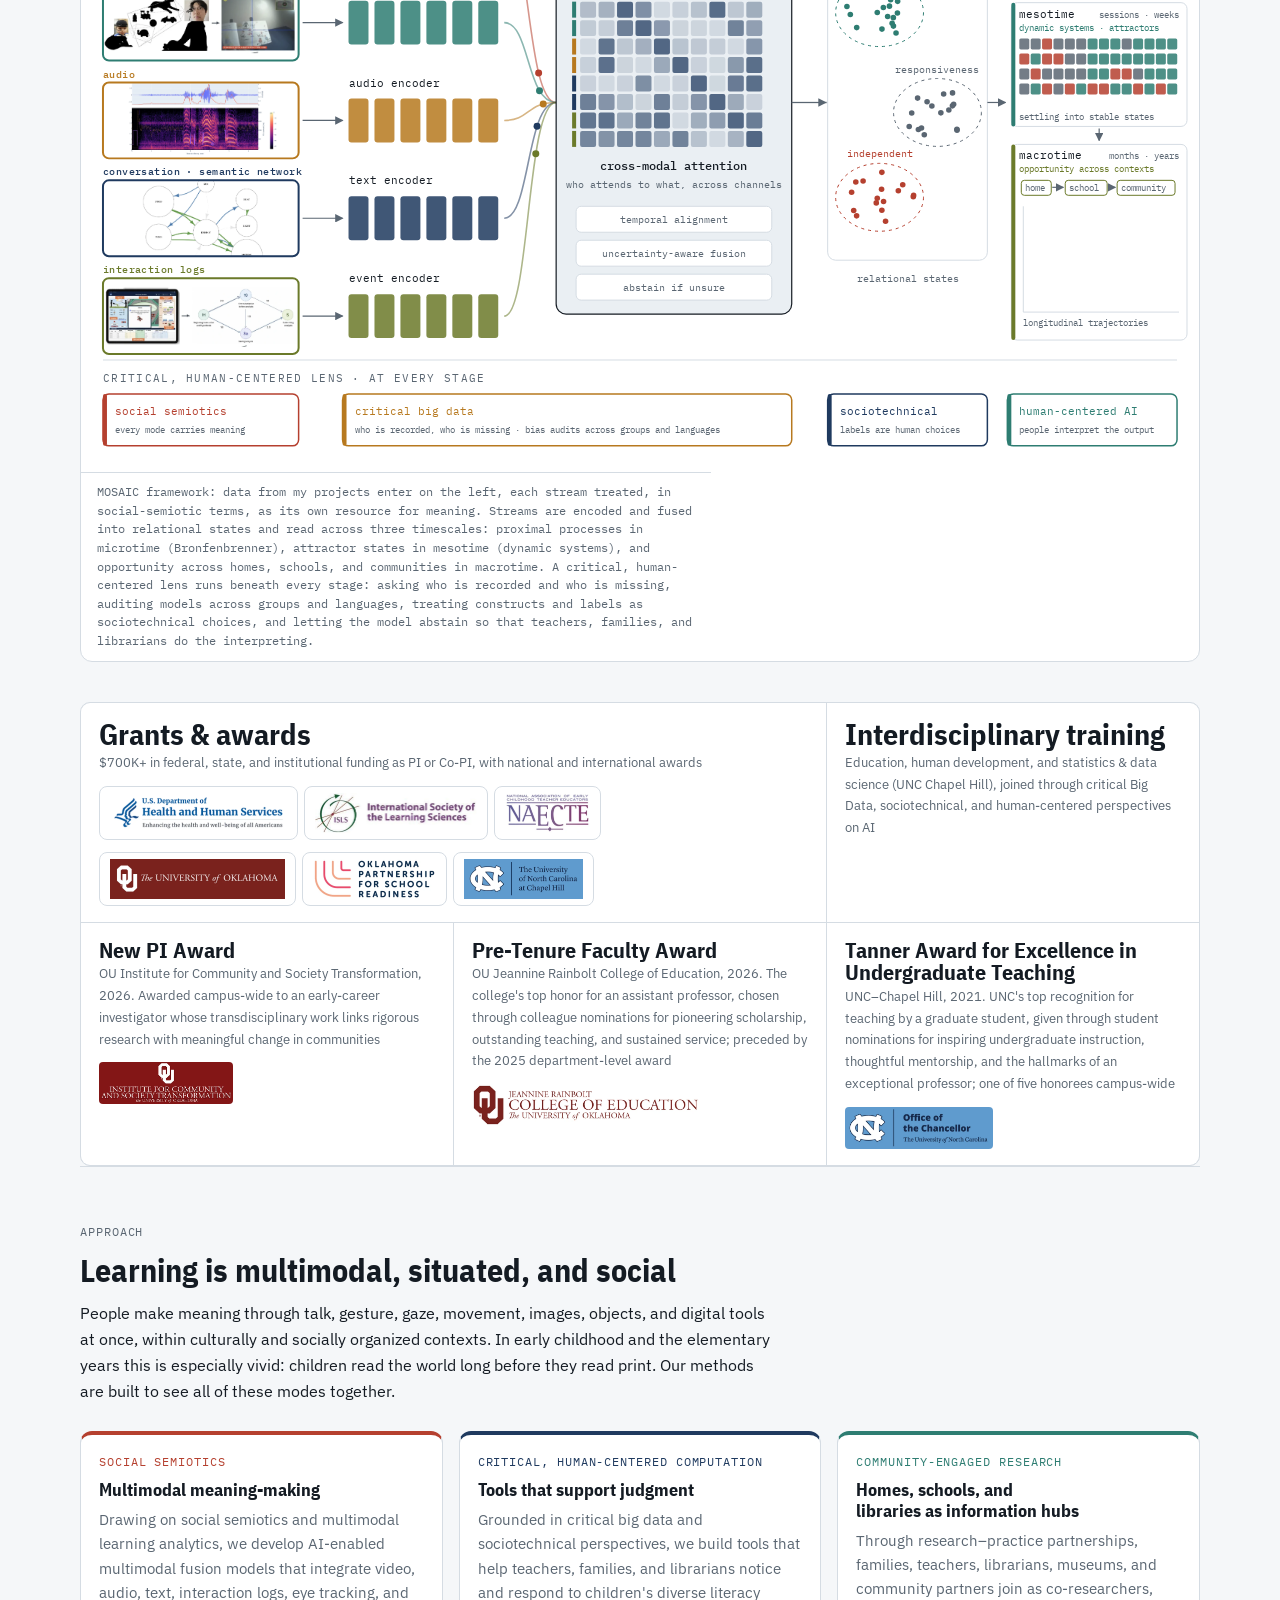
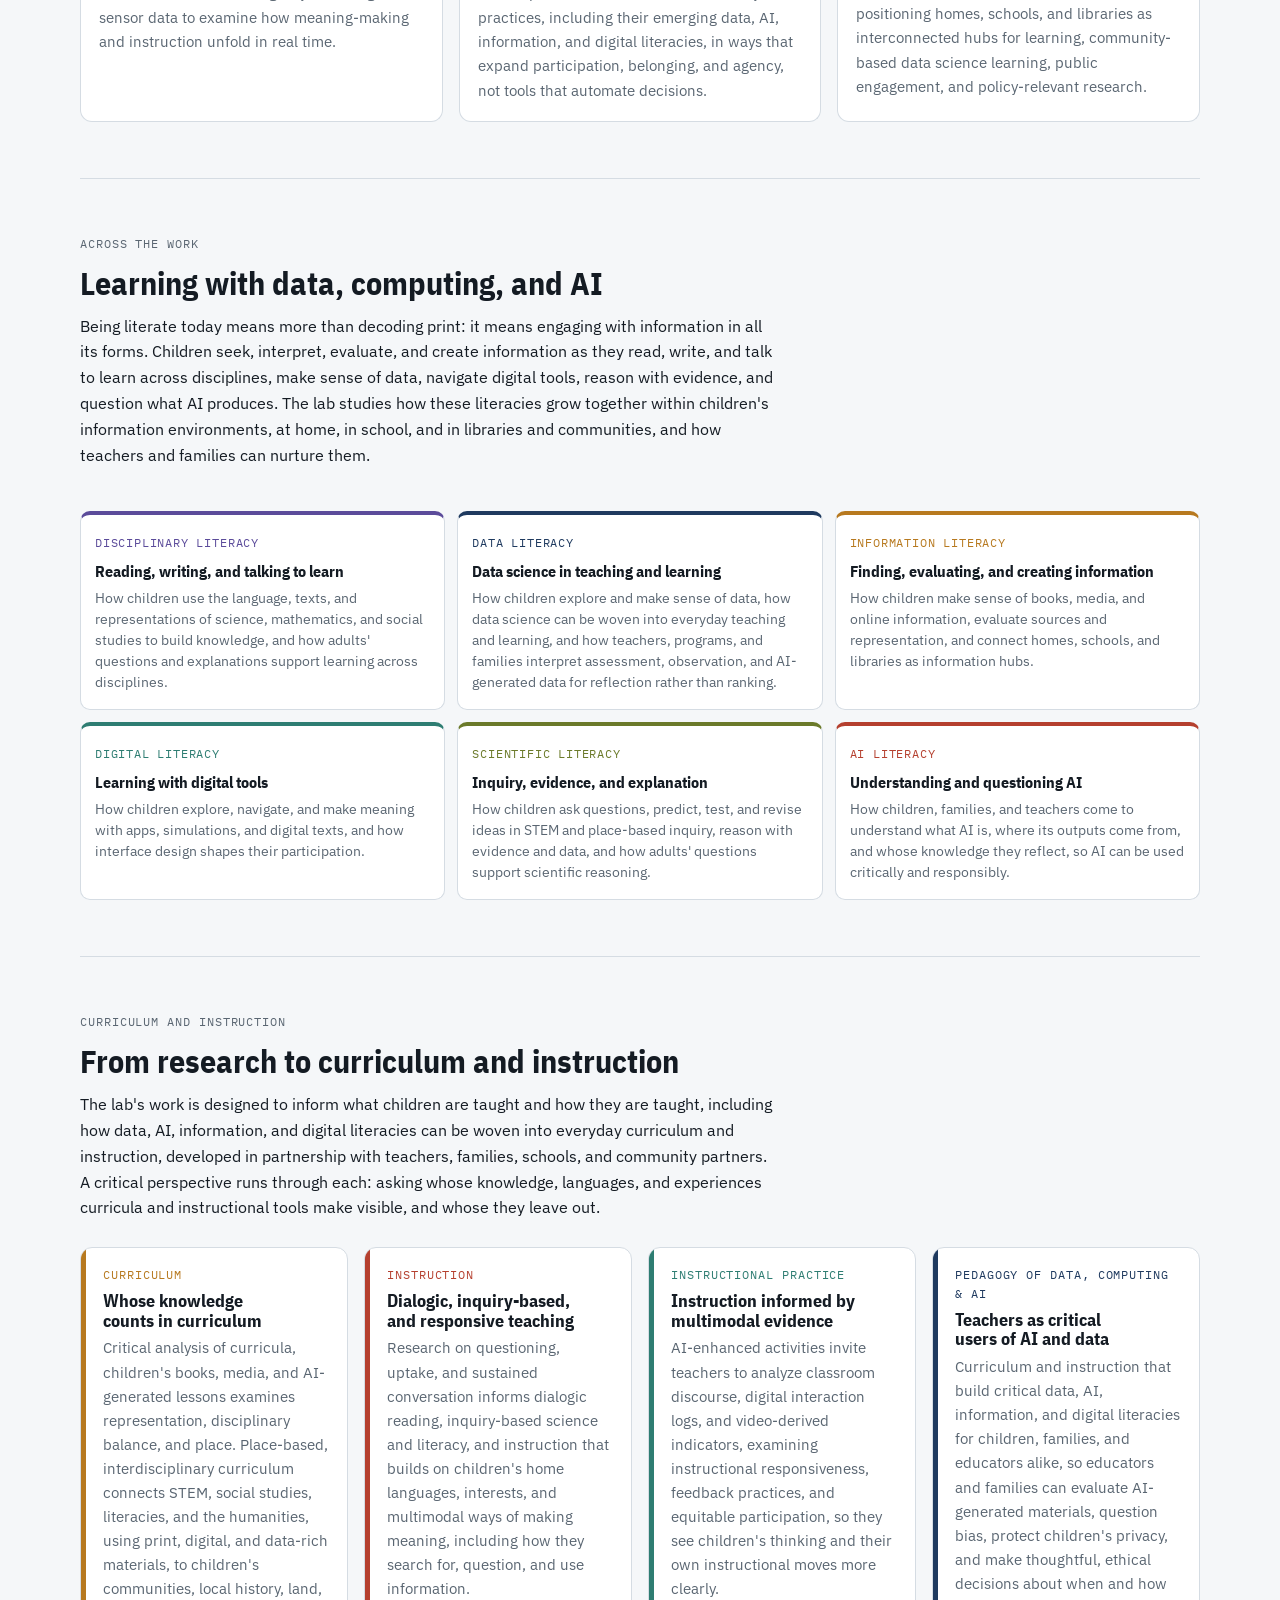
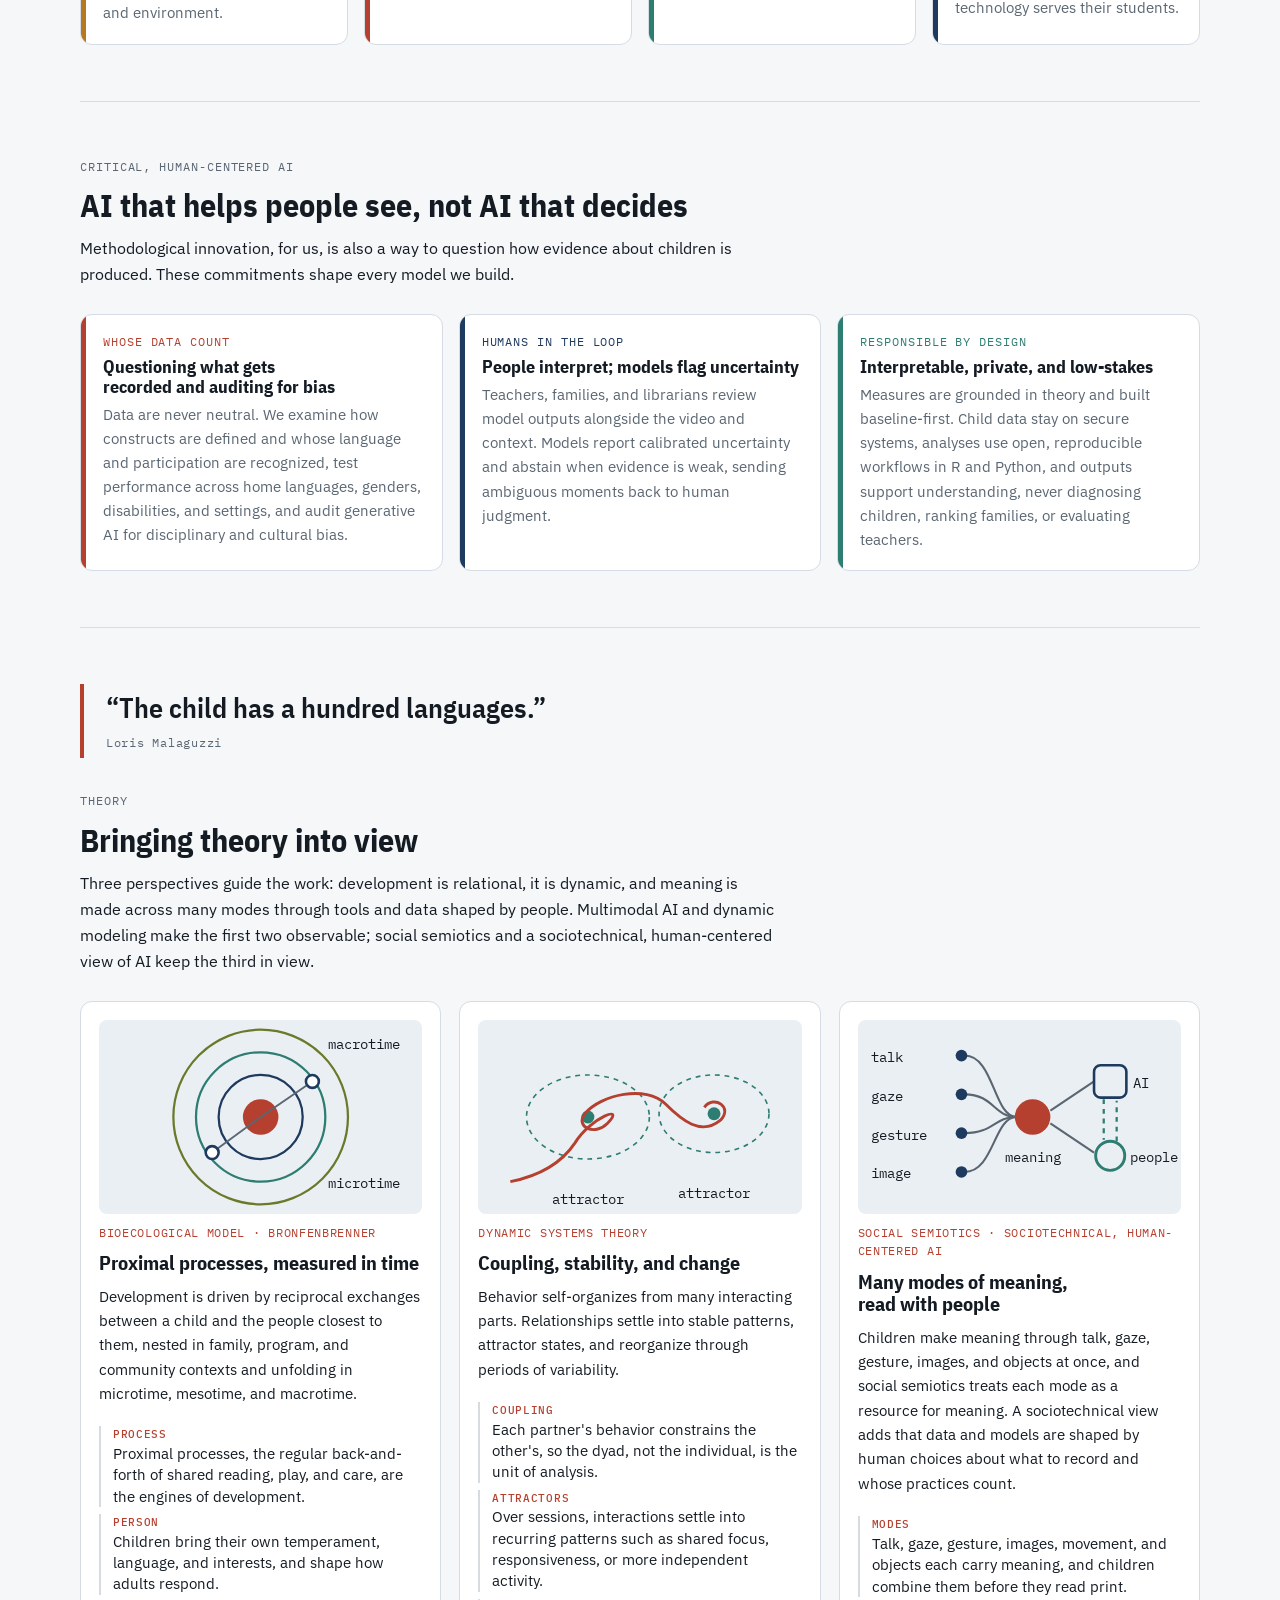
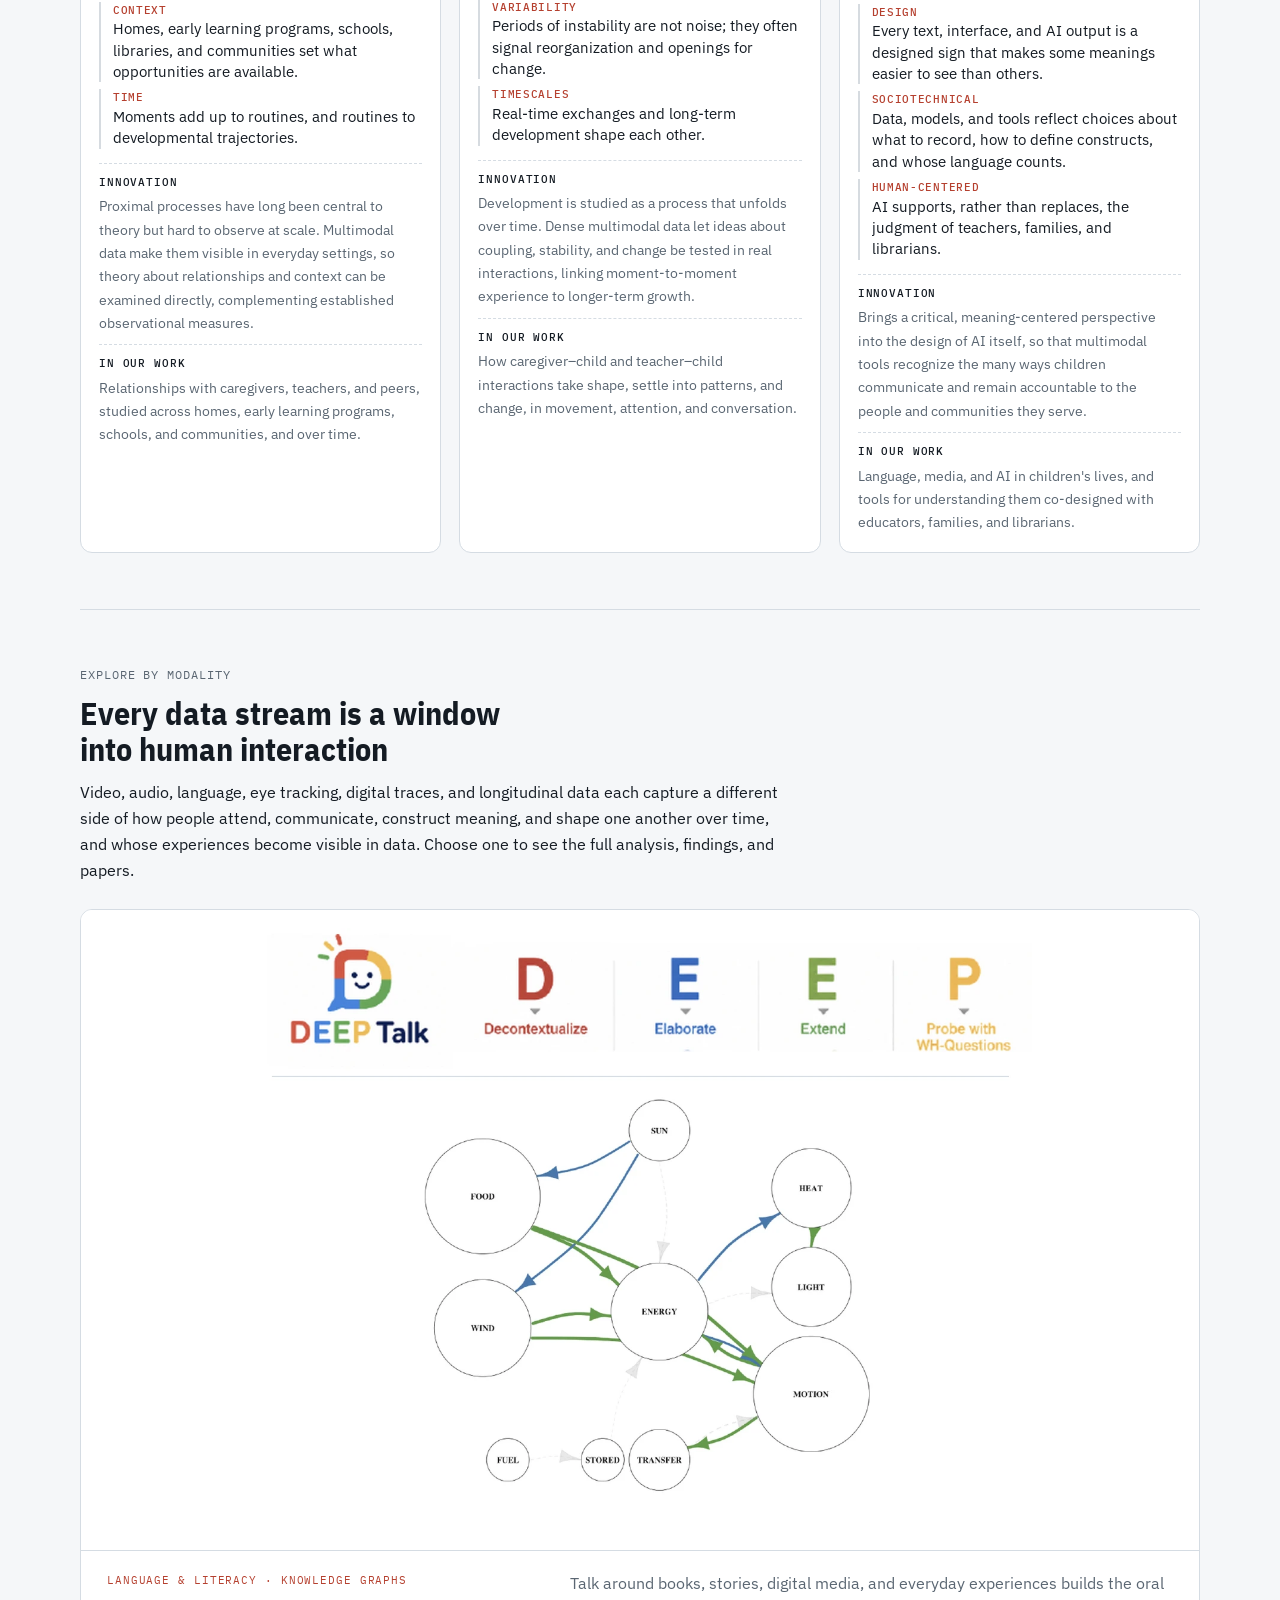
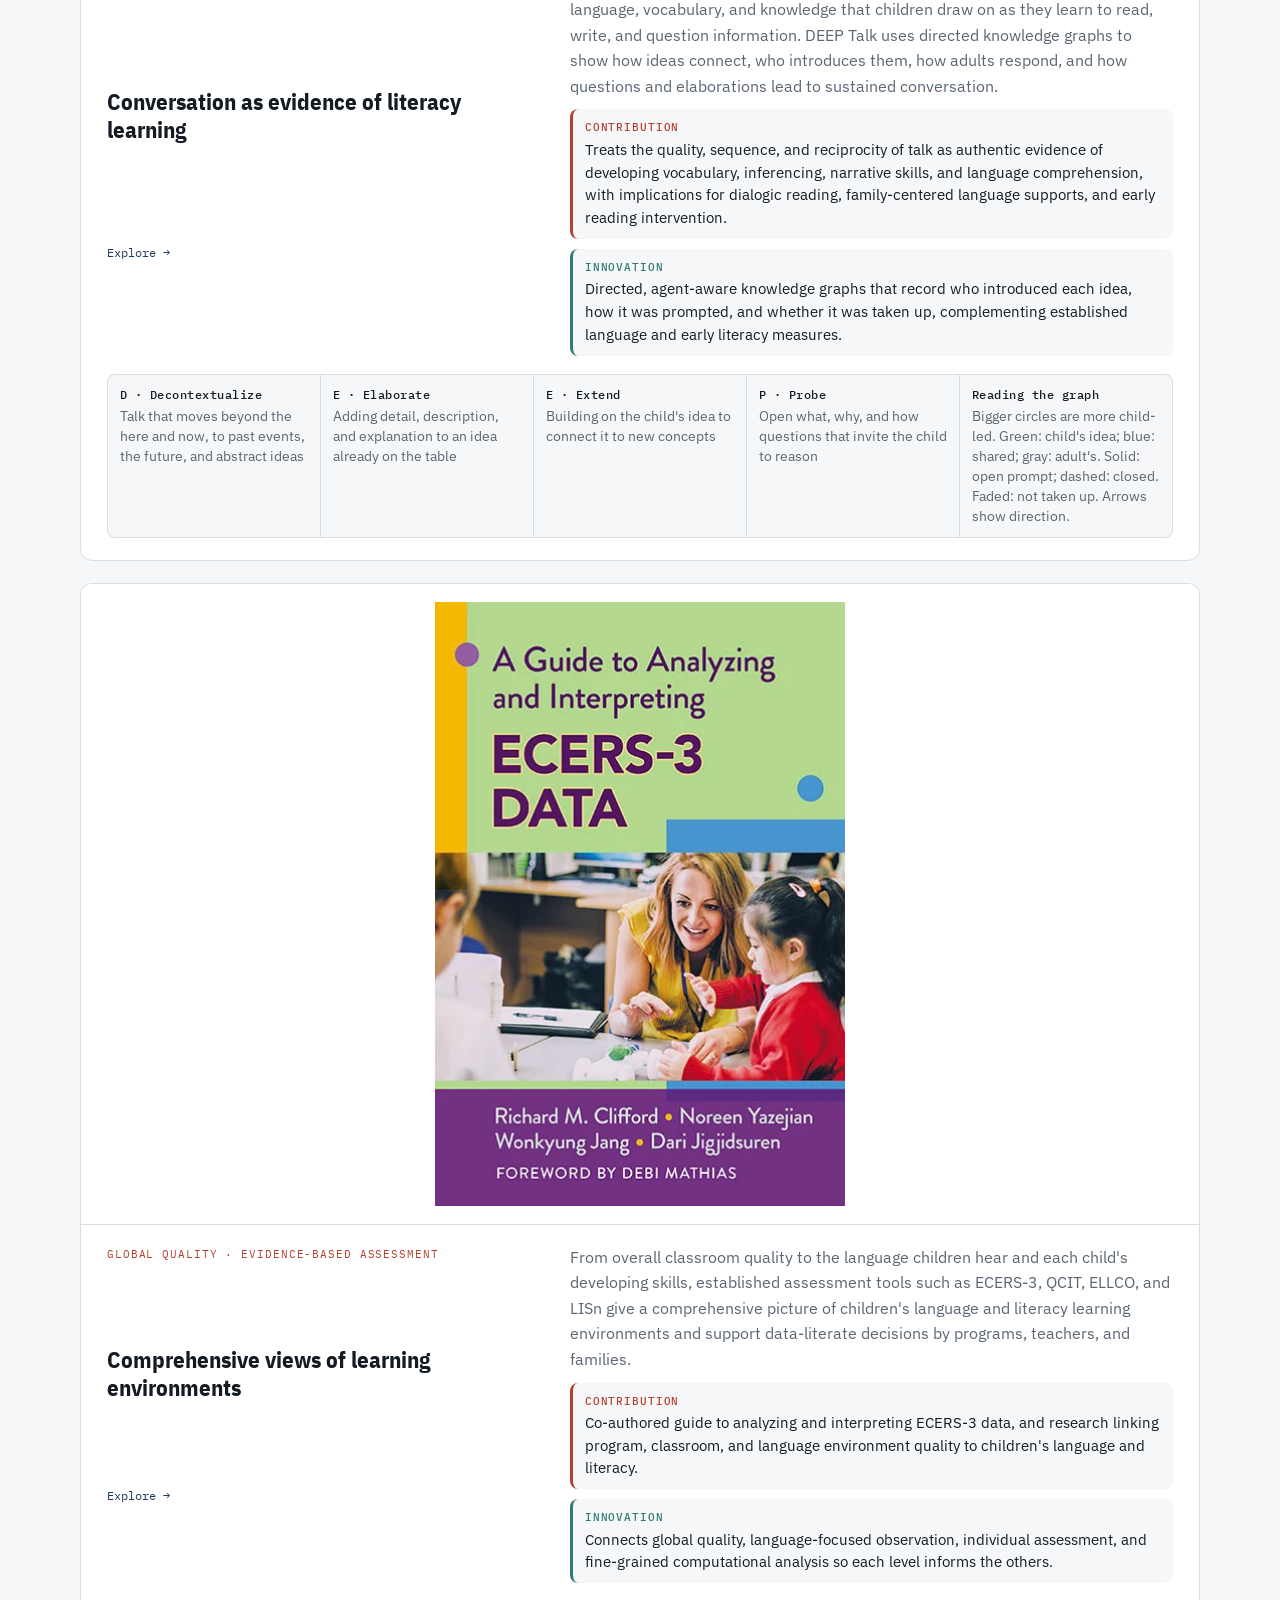
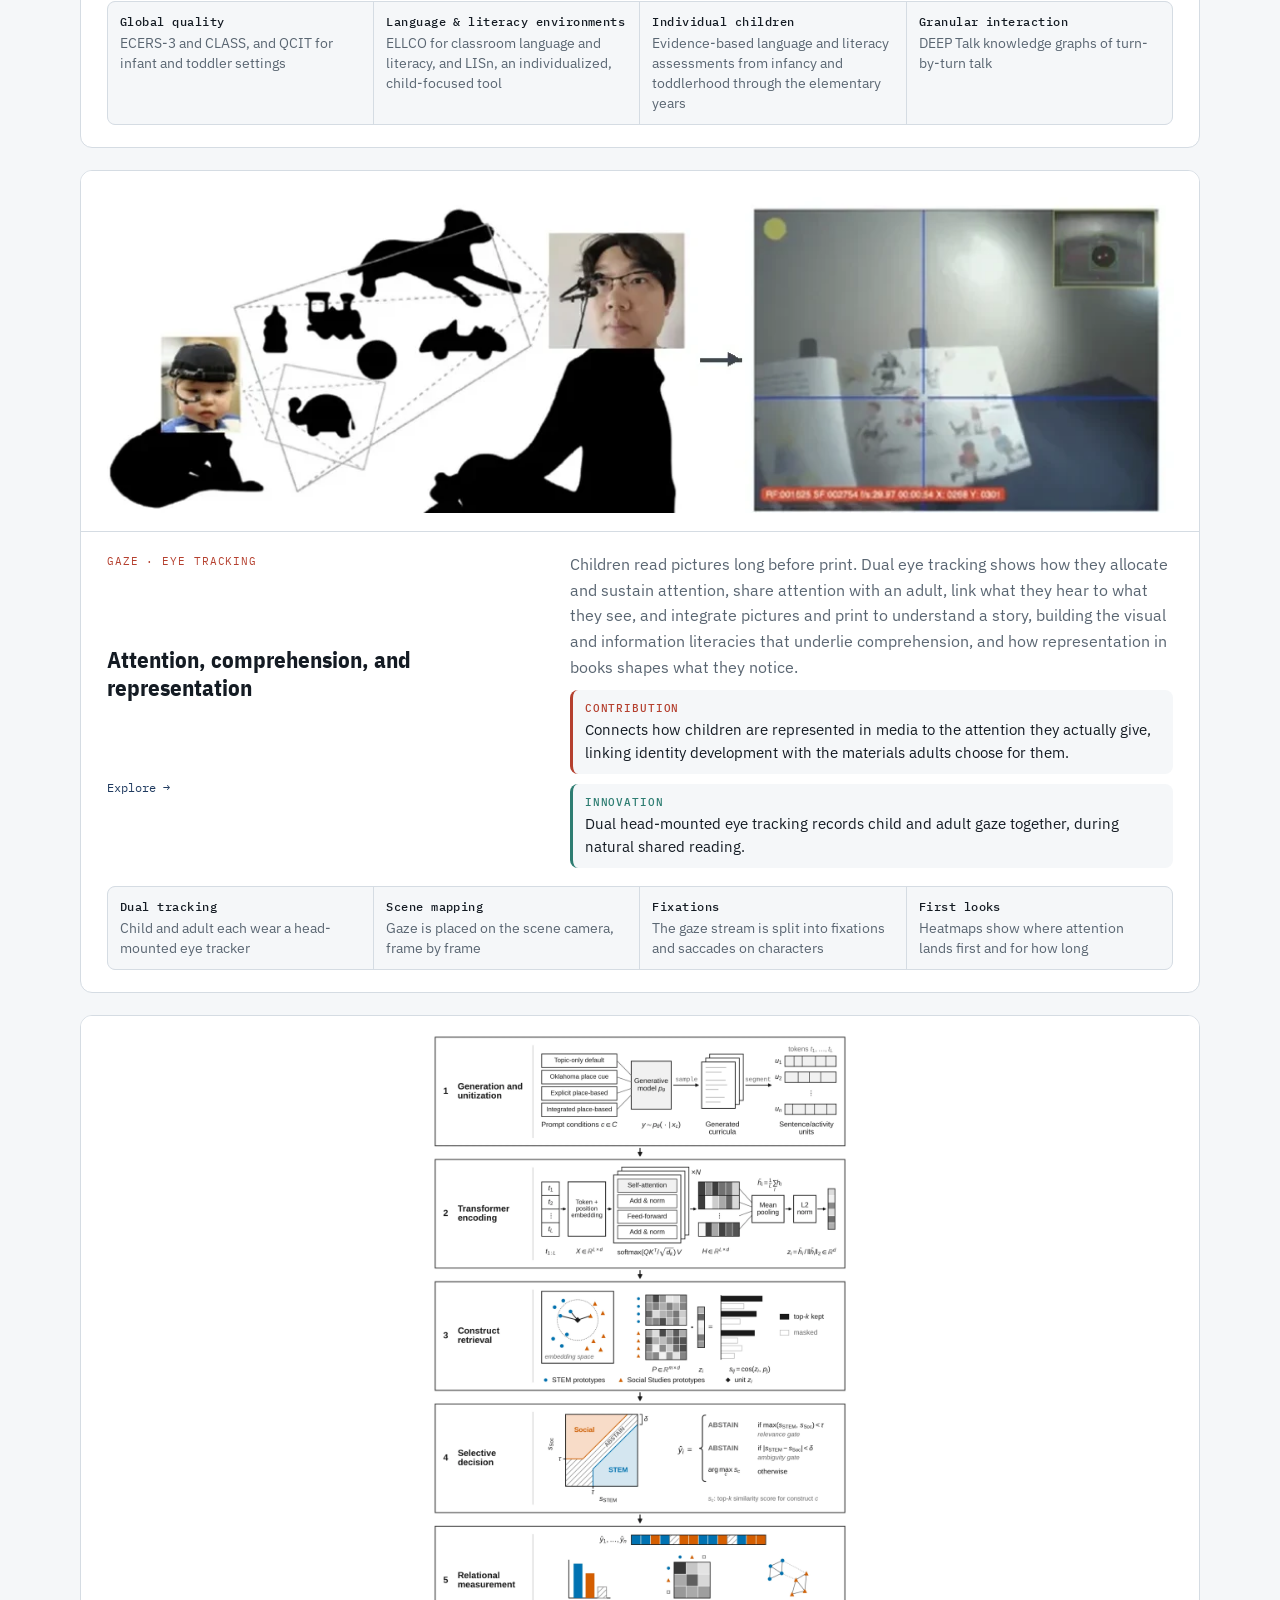
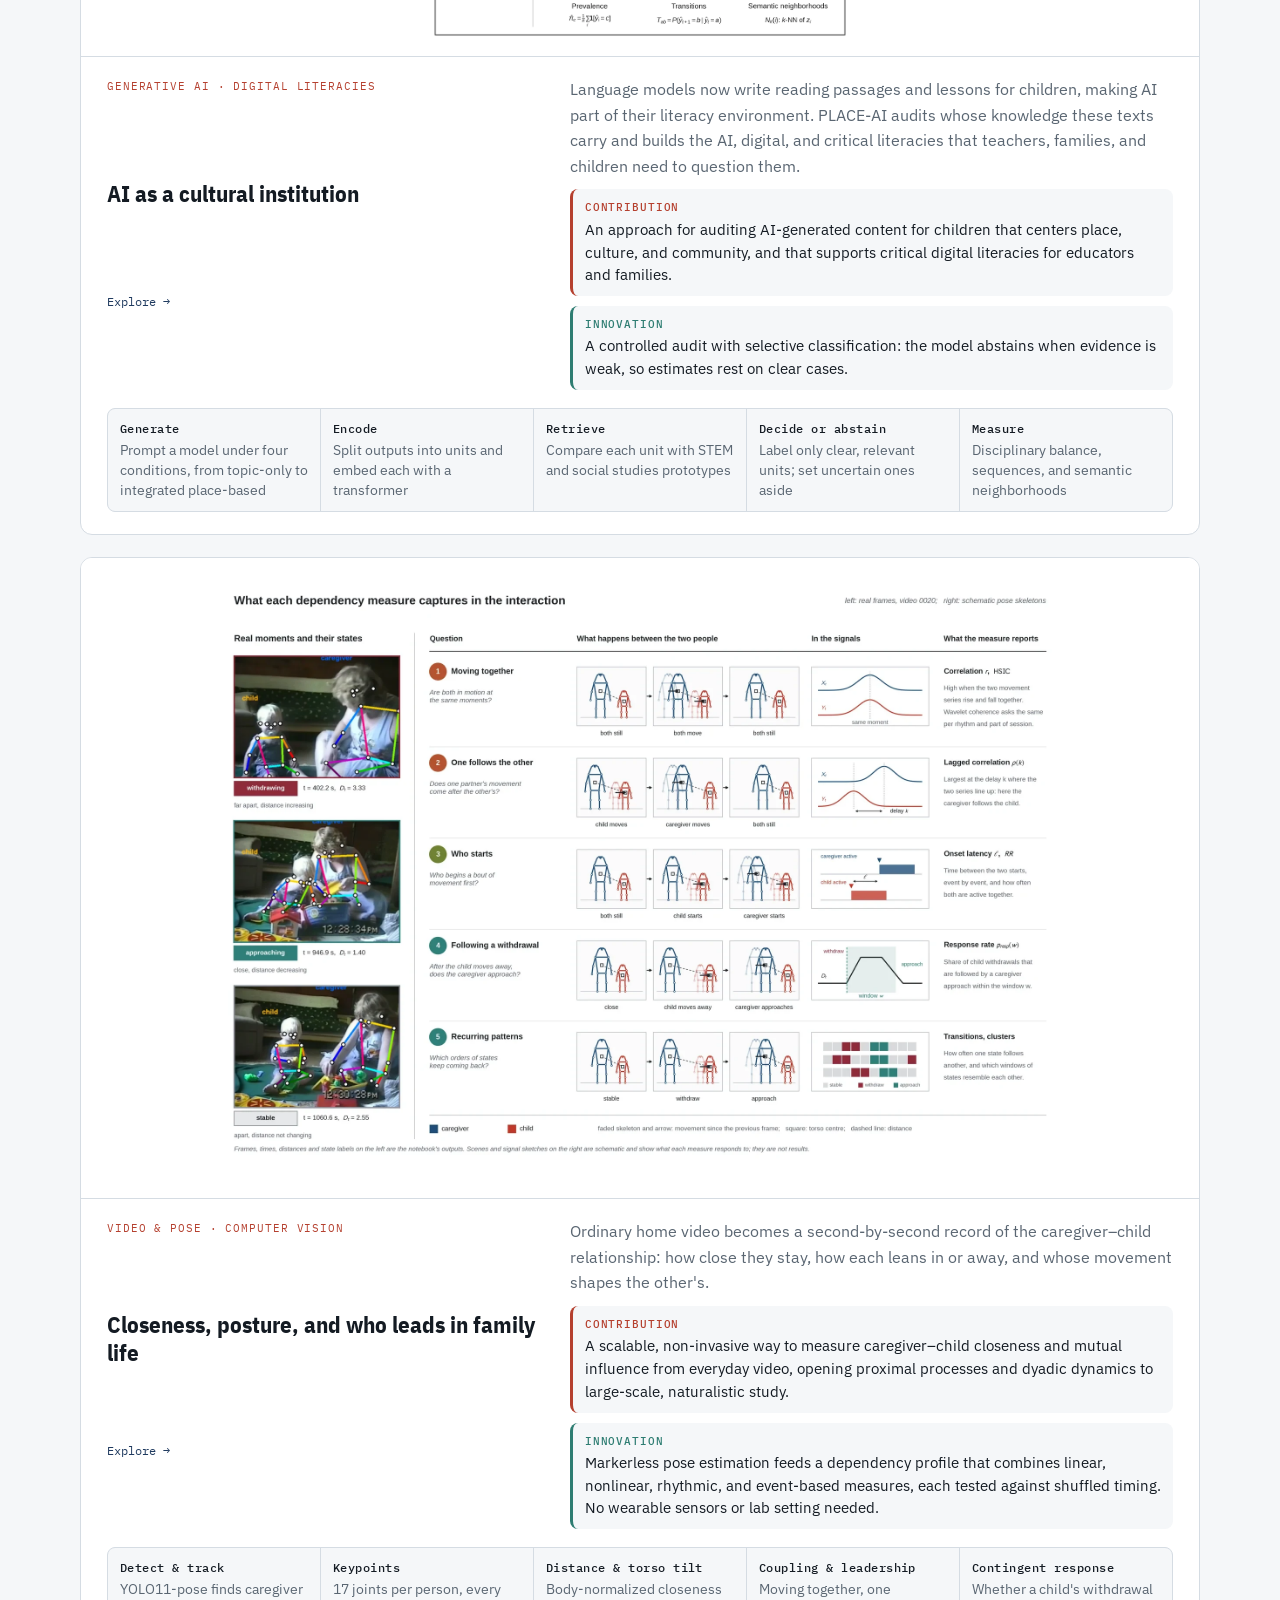
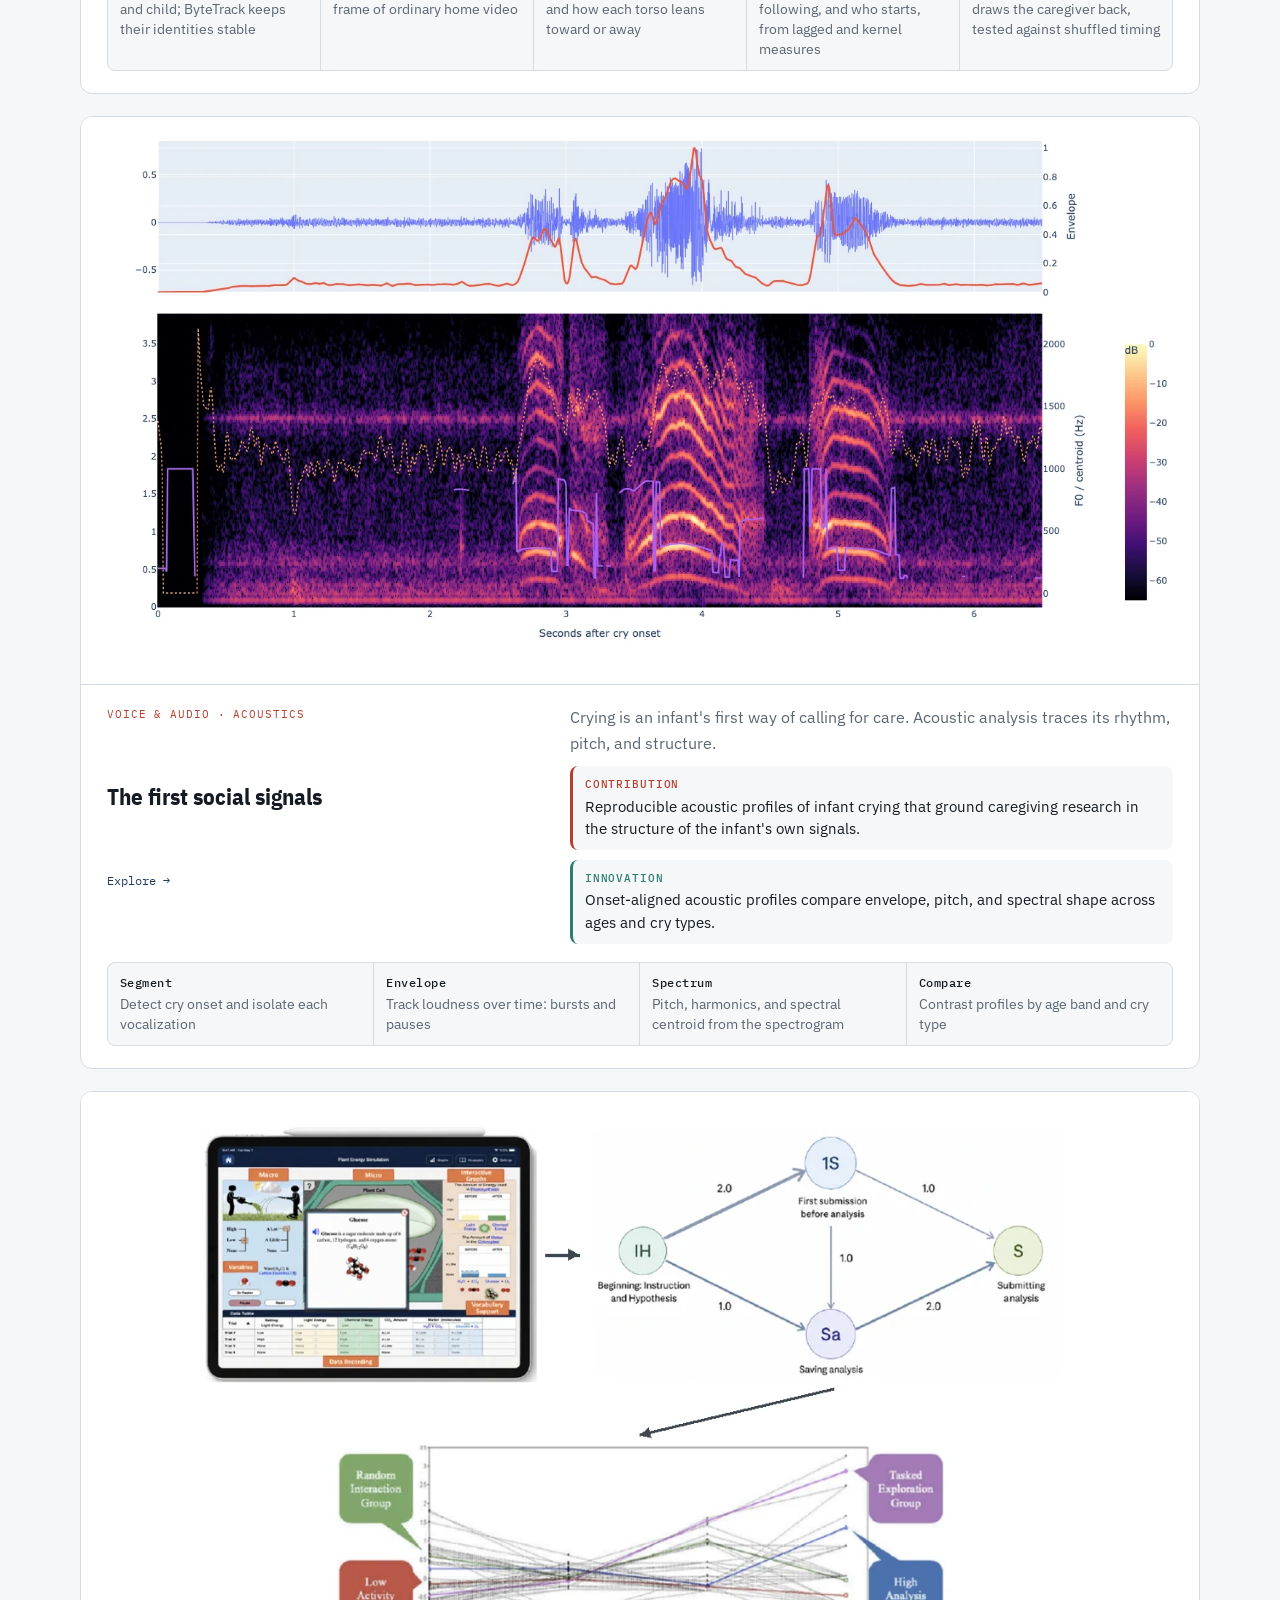
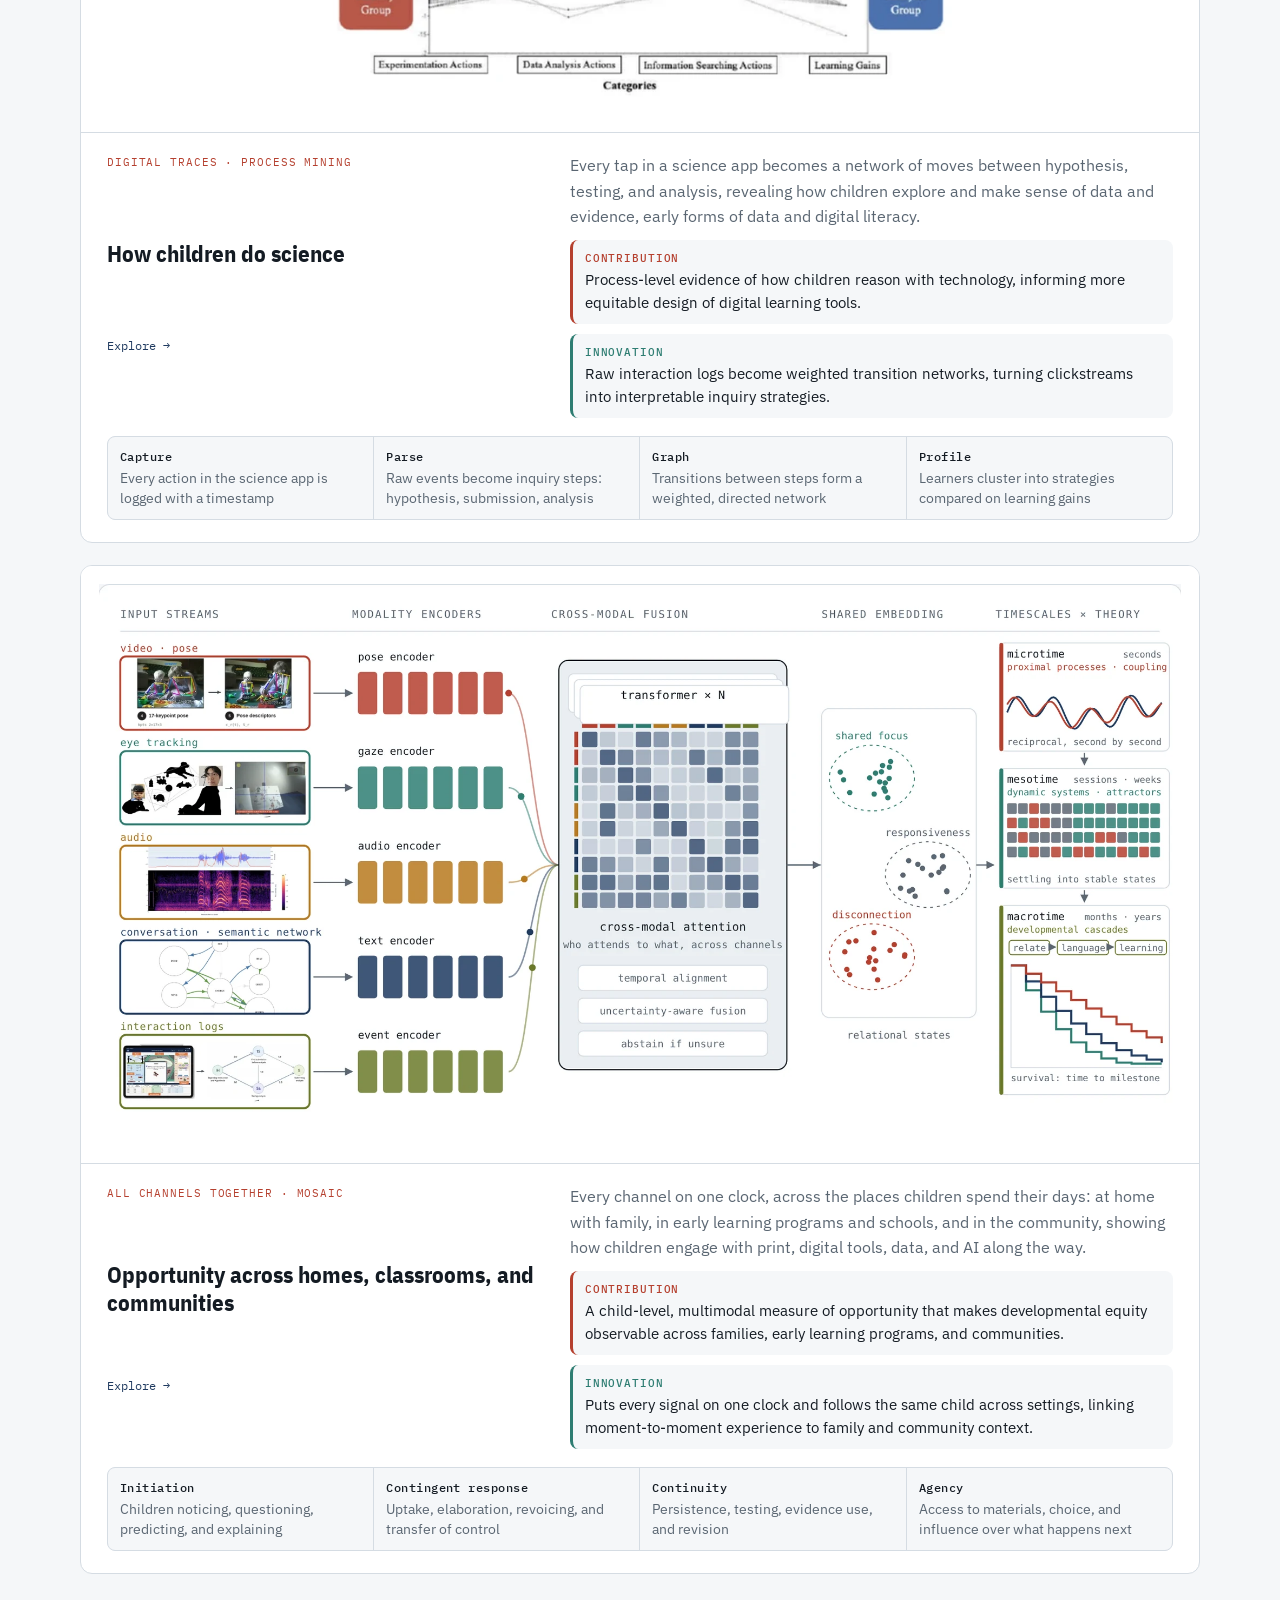
==== commit 908ff075: "Add files via upload" ====
--- a/index.html
+++ b/index.html
@@ -23,8 +23,8 @@
 
 
 <p class="tagline">Making visible the meaning children make every day, and building human-centered AI that helps adults notice and respond to it.</p>
-<p class="thesis">Working at the intersection of educational data science and critical, human-centered AI, MOSAIC Lab studies teaching and learning, with particular depth in early childhood and the elementary years, and how teachers and families support learners within the social and cultural contexts of their lives. We understand literacies as plural, multimodal, and critical. Learners develop as readers and writers and use literacy to learn across disciplines. They make meaning across linguistic, visual, audio, gestural, and spatial modes and with digital media, data, information, and AI, becoming multiliterate thinkers who question the texts and technologies around them. This work spans homes, schools, libraries, museums, and communities, with attention to multilingual learners and learners with disabilities.</p>
-<p class="thesis">Our methods combine educational data science techniques with mixed methods to examine learning across timescales, from moment-to-moment interaction to longitudinal change. We pair evidence-based measures with authentic assessment of learners&#39; talk, reading, writing, attention, and interaction in everyday activities, and connect these patterns with the perspectives of teachers and families to inform instruction and intervention. We build tools that support, rather than replace, human judgment, without reducing learners, families, or teachers to what is easily measured. Grounded in critical Big Data perspectives and drawing on computational social science and digital humanities, the lab also offers data science training in education, giving undergraduate and graduate students and educators hands-on experience with video, audio, text, eye tracking, and interaction data, and with using AI thoughtfully, while asking how data are produced, whose experiences they represent, and whom they serve.</p></div>
+<p class="thesis">Working at the intersection of educational data science and critical, human-centered AI, MOSAIC Lab studies teaching, learning, and literacies, with particular depth in early childhood and the elementary years, and how teachers and families support learners. We understand literacies as plural, multimodal, and critical. This includes not only learning to read and write but also reading and writing to learn across disciplines. Learners make meaning through print, images, sound, gesture, movement, talk, play, drawing and mark-making, spatial arrangement, objects and materials, and digital interaction with data, information, and AI. This meaning-making happens within culturally and socially organized contexts, as learners become multiliterate thinkers who question the texts and technologies around them. This work spans homes, schools, libraries, museums, and communities, with attention to multilingual learners and learners with disabilities.</p>
+<p class="thesis">Our methods combine educational data science techniques with mixed methods to examine learning across timescales, from moment-to-moment interaction to longitudinal change. We pair evidence-based measures with authentic assessment of learners&#39; talk, reading, writing, attention, and interaction in everyday activities. We then connect these patterns with the perspectives of teachers and families to inform instruction and intervention. We build tools that support, rather than replace, human judgment, without reducing learners, families, or teachers to what is easily measured. Grounded in critical Big Data perspectives and drawing on computational social science and digital humanities, the lab also offers data science training in education that builds data and AI literacies as part of multiliteracies. Undergraduate and graduate students and educators gain hands-on experience analyzing multimodal records of literacy learning, from video of shared reading and audio of classroom talk to children&#39;s writing and drawings, eye tracking, and interaction logs. As multiliterate researchers and educators, they learn to read data as texts and to use AI thoughtfully, asking how data are produced, whose experiences they represent, and whom they serve.</p></div>
 </div>
 <figure class="aibox"><svg id="aihero" viewBox="0 0 1120 650" role="img" aria-label="Multimodal AI architecture: video and pose, eye tracking, audio, conversation, and interaction logs each pass through an encoder, are fused by cross-modal attention into a shared embedding of interaction states, and come out as a social network of who responds to whom and a dependency profile. A critical, human-centered lens runs beneath every stage: social semiotics, critical big data, sociotechnical choices, and human interpretation.">
 <defs>
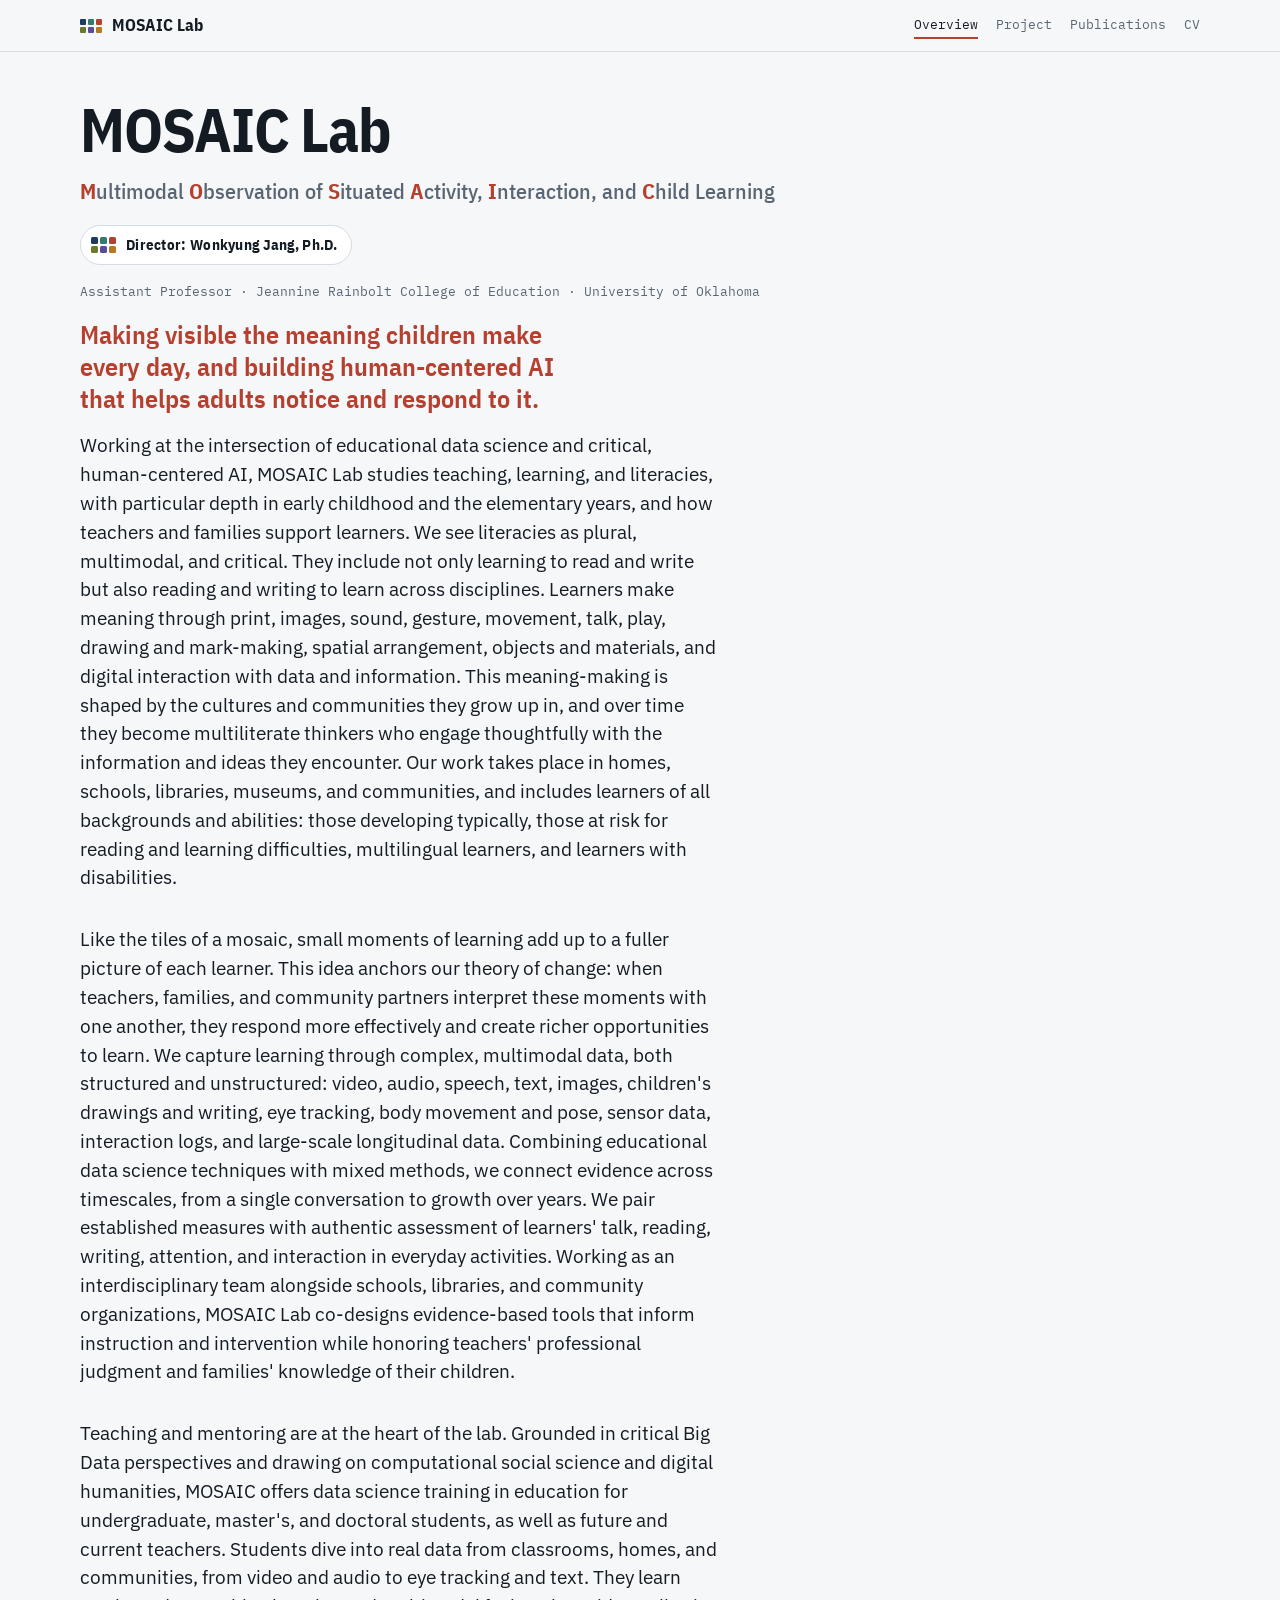
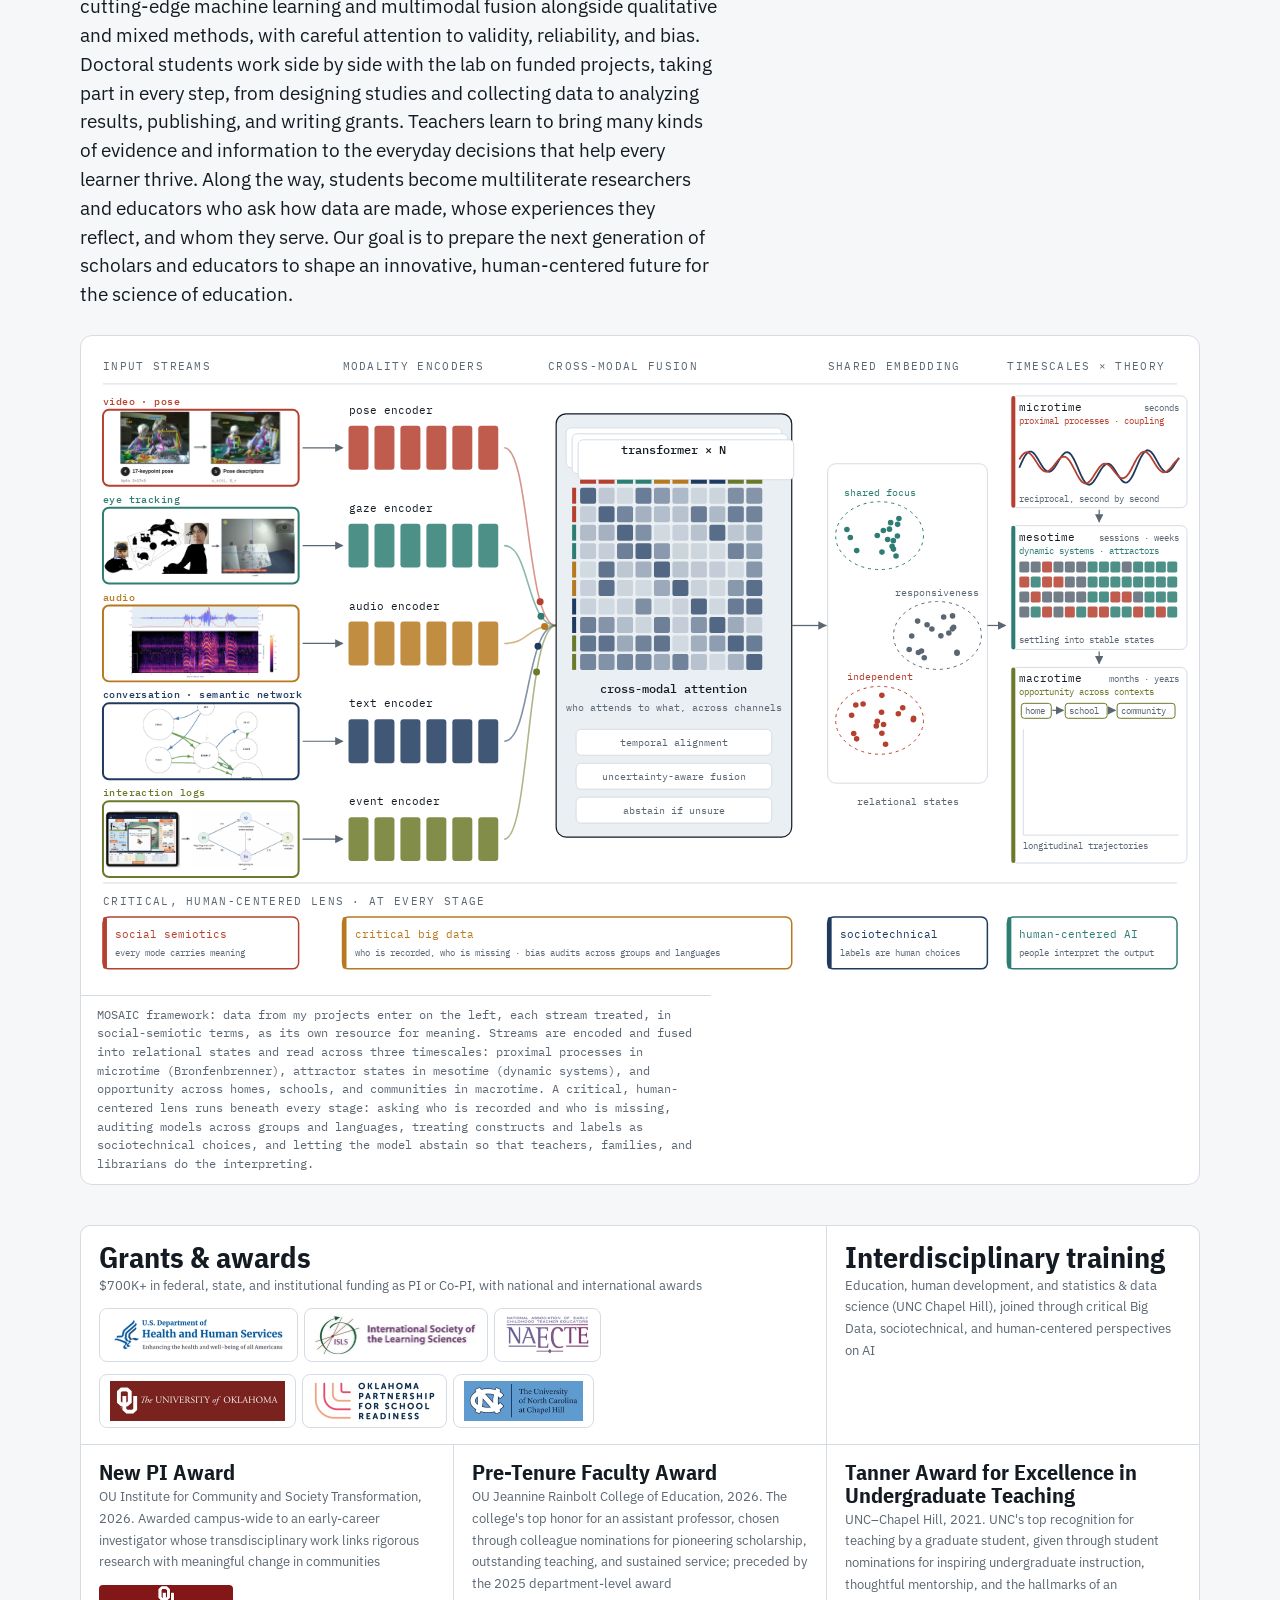
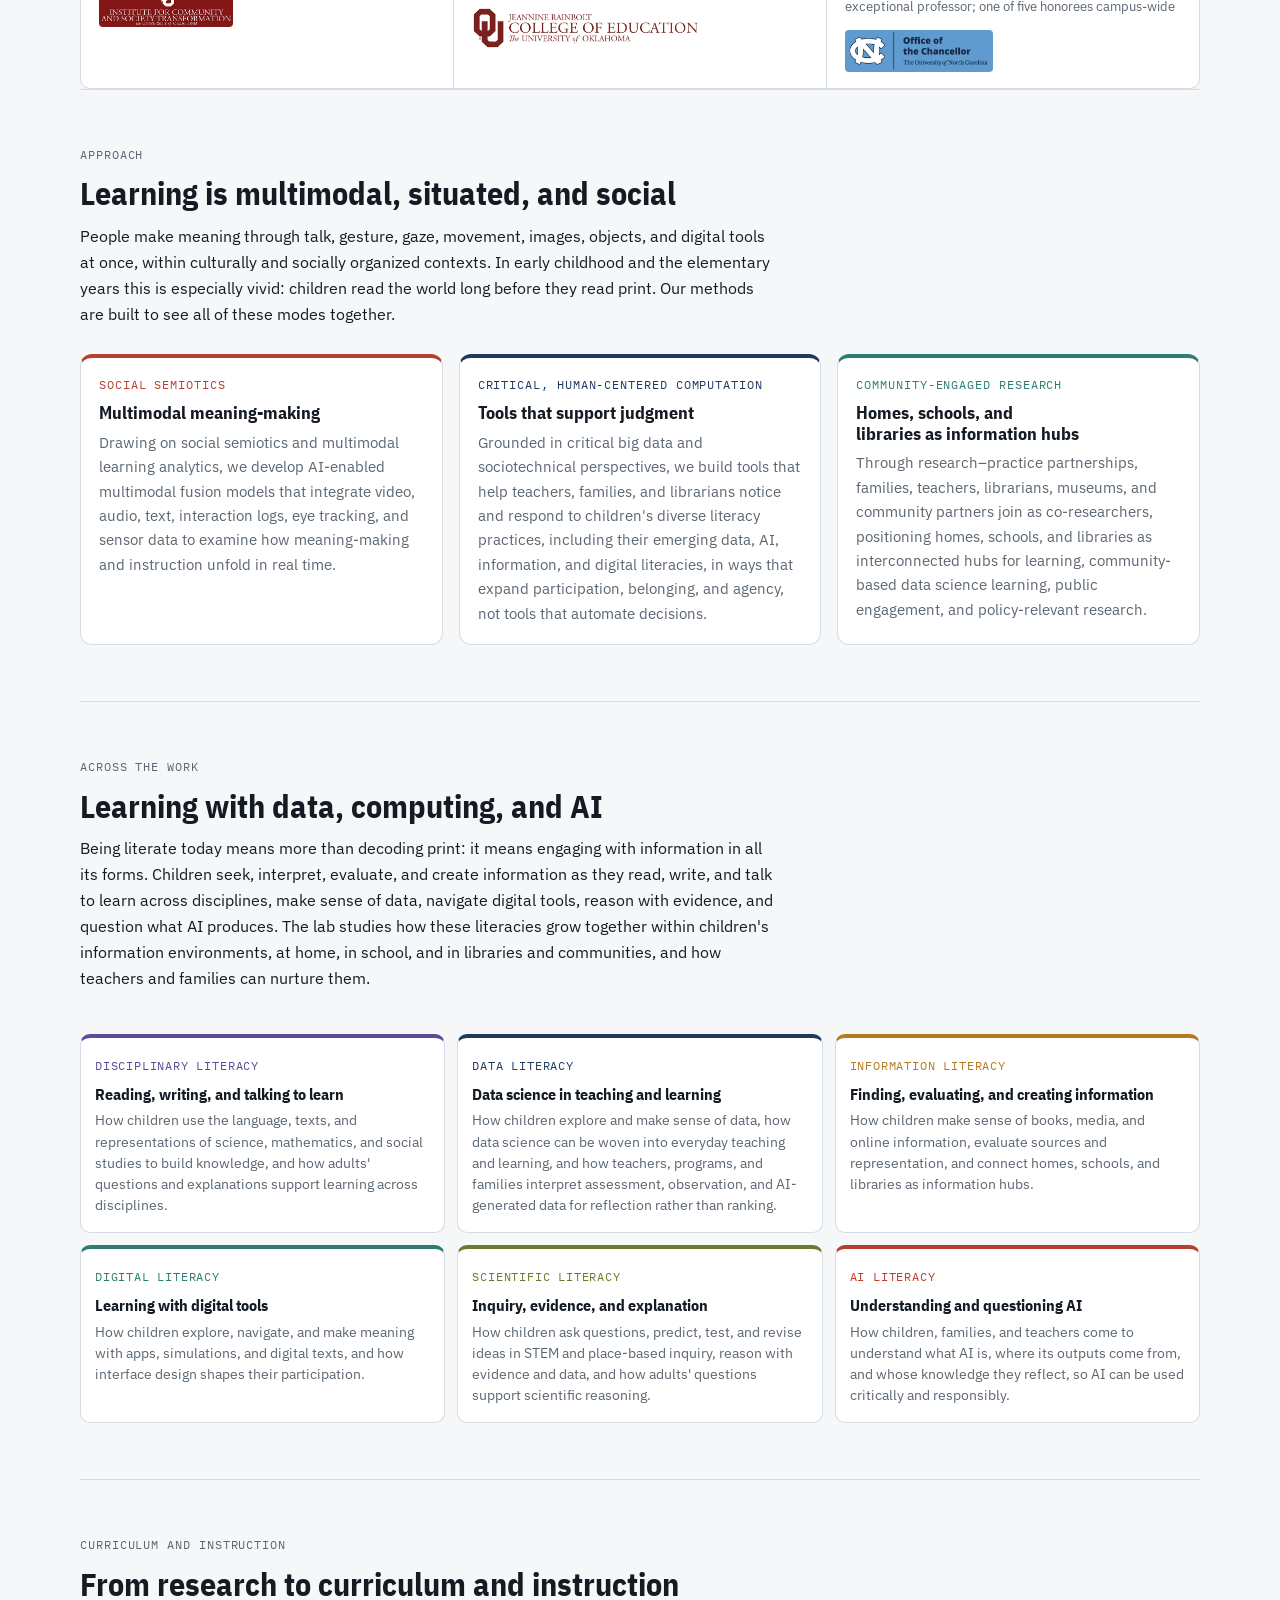
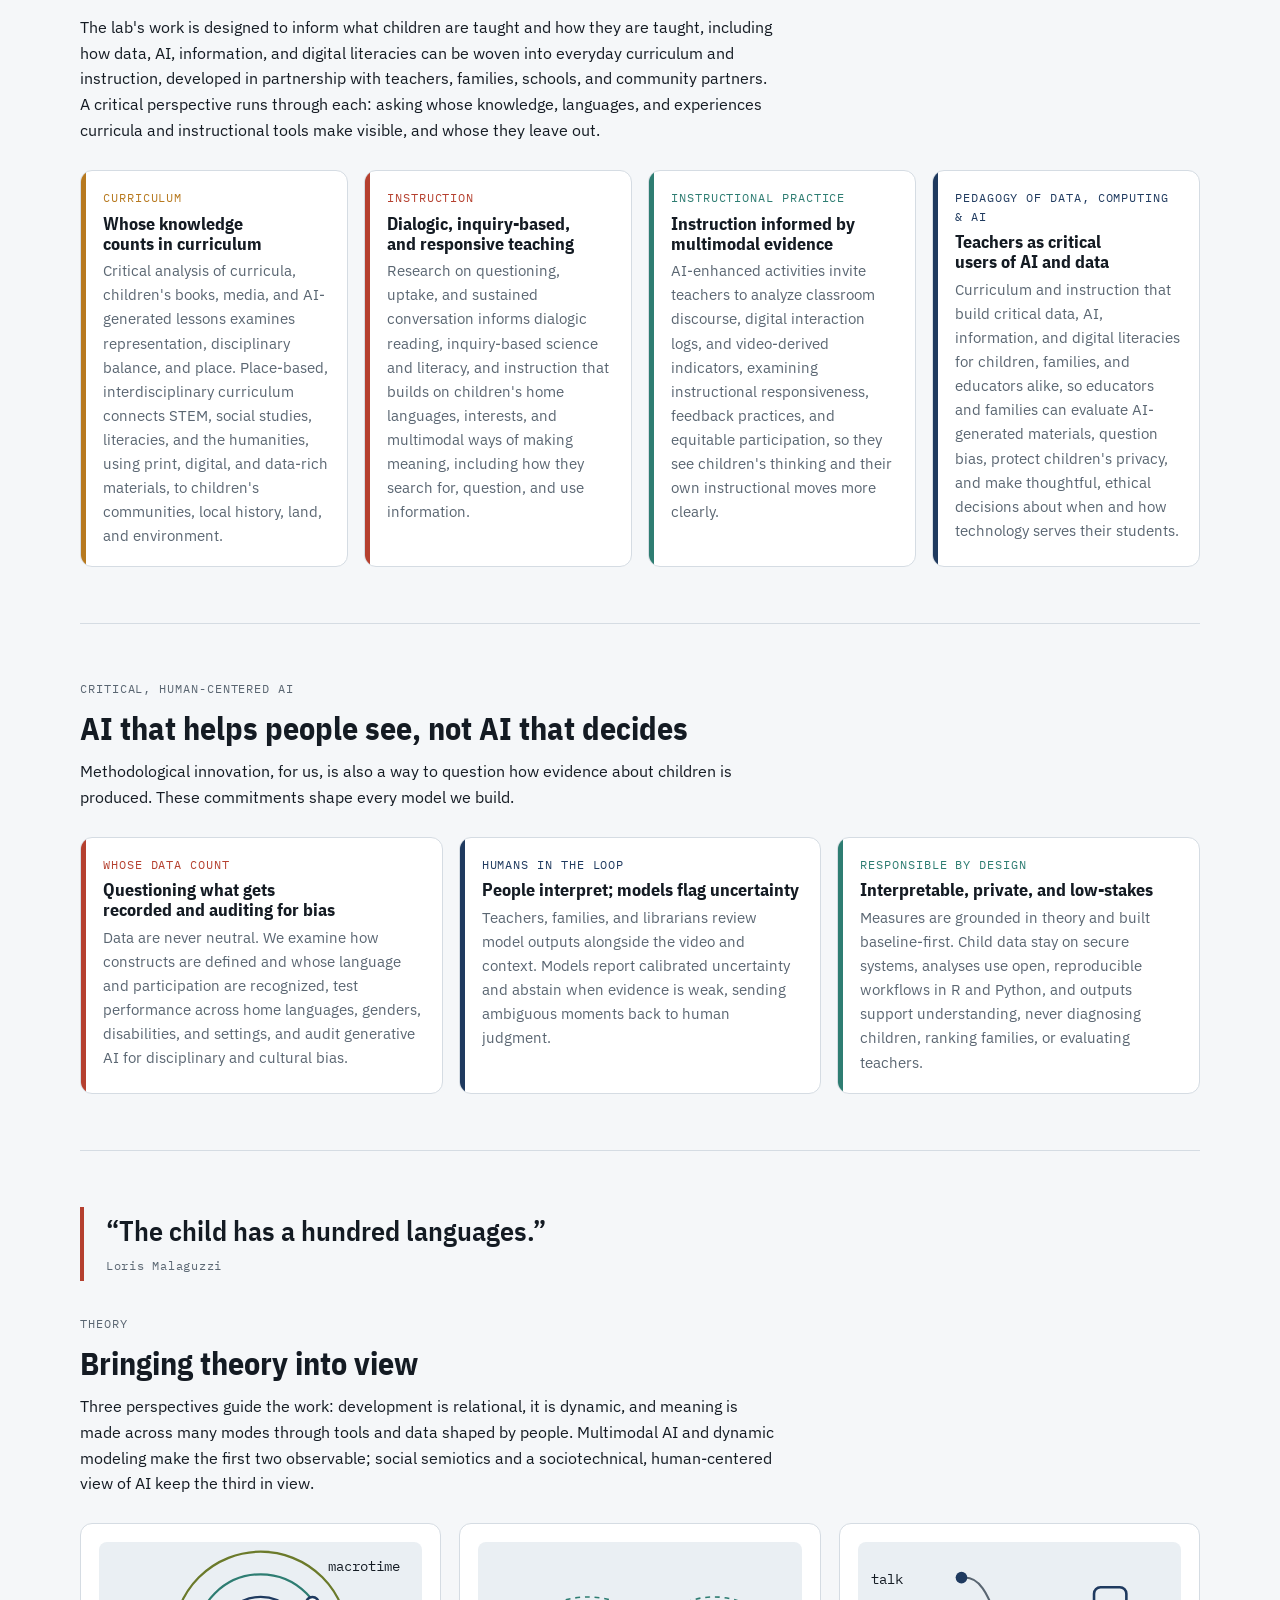
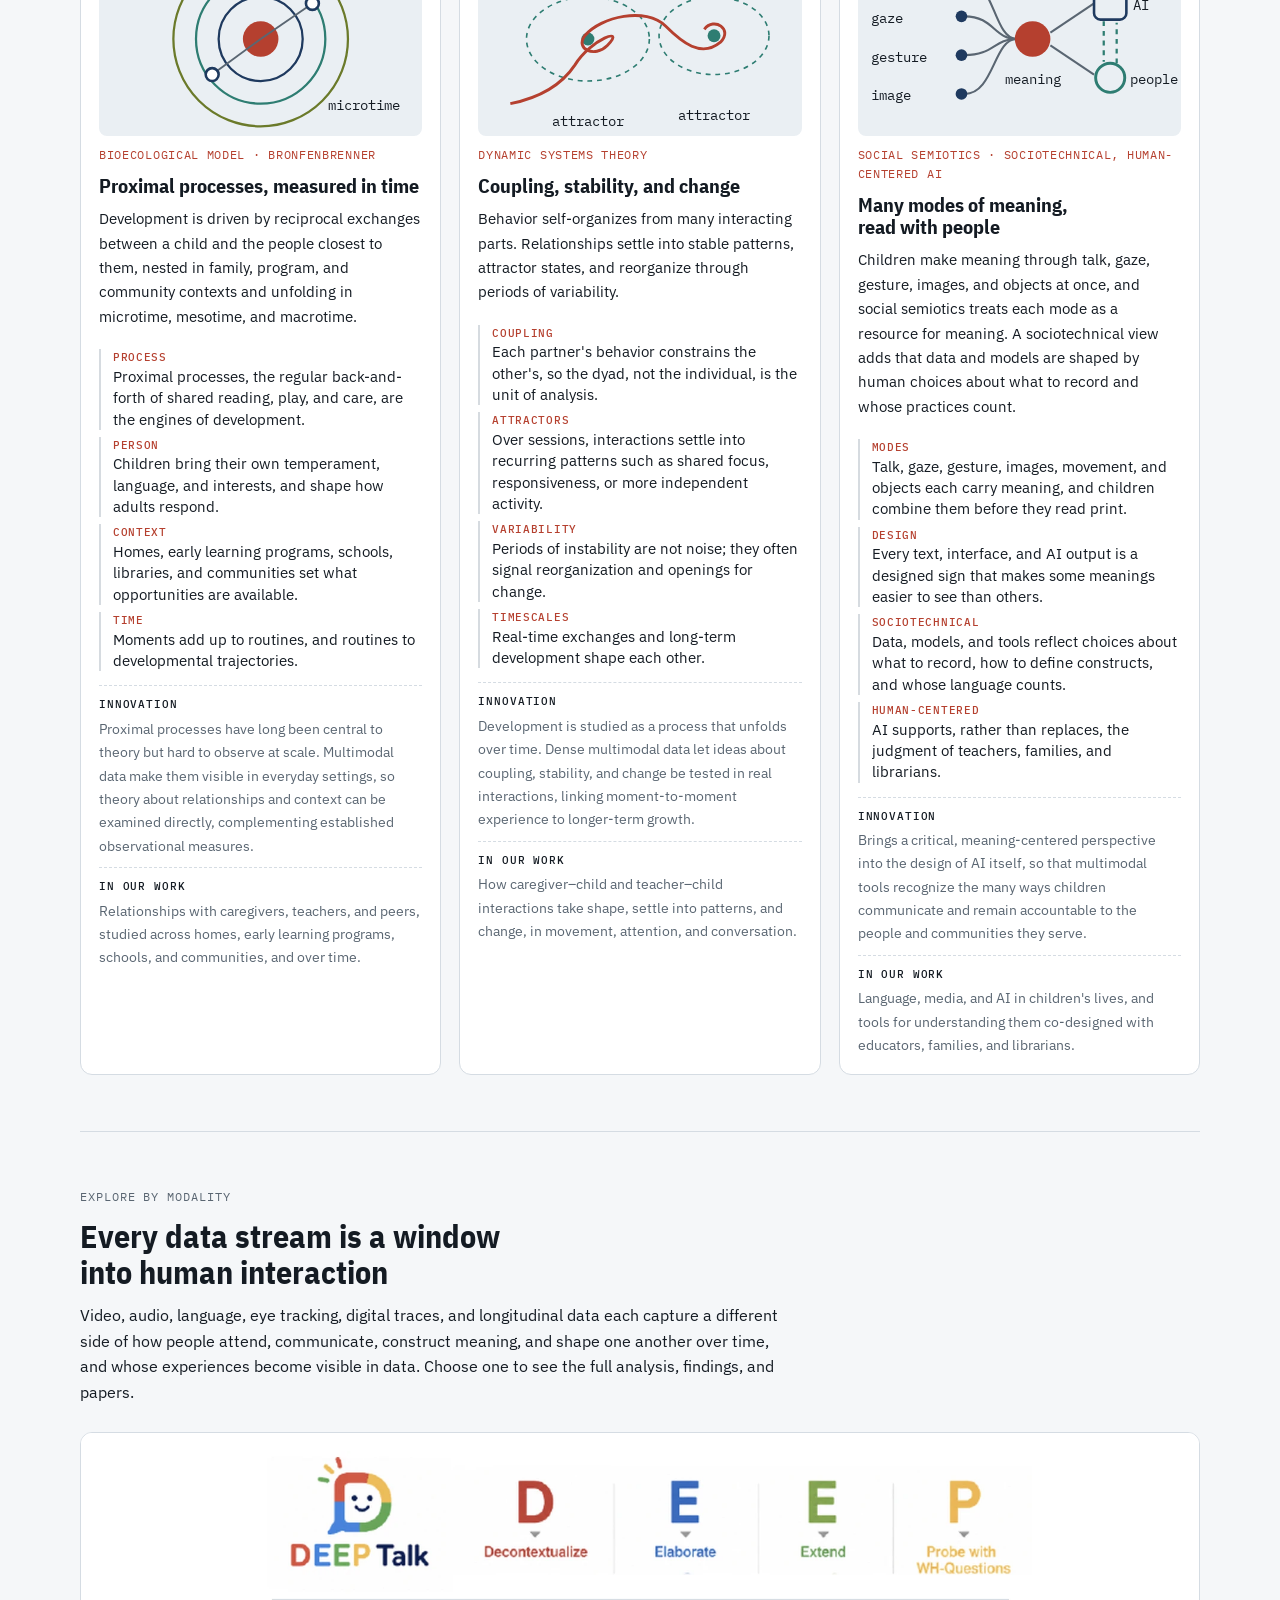
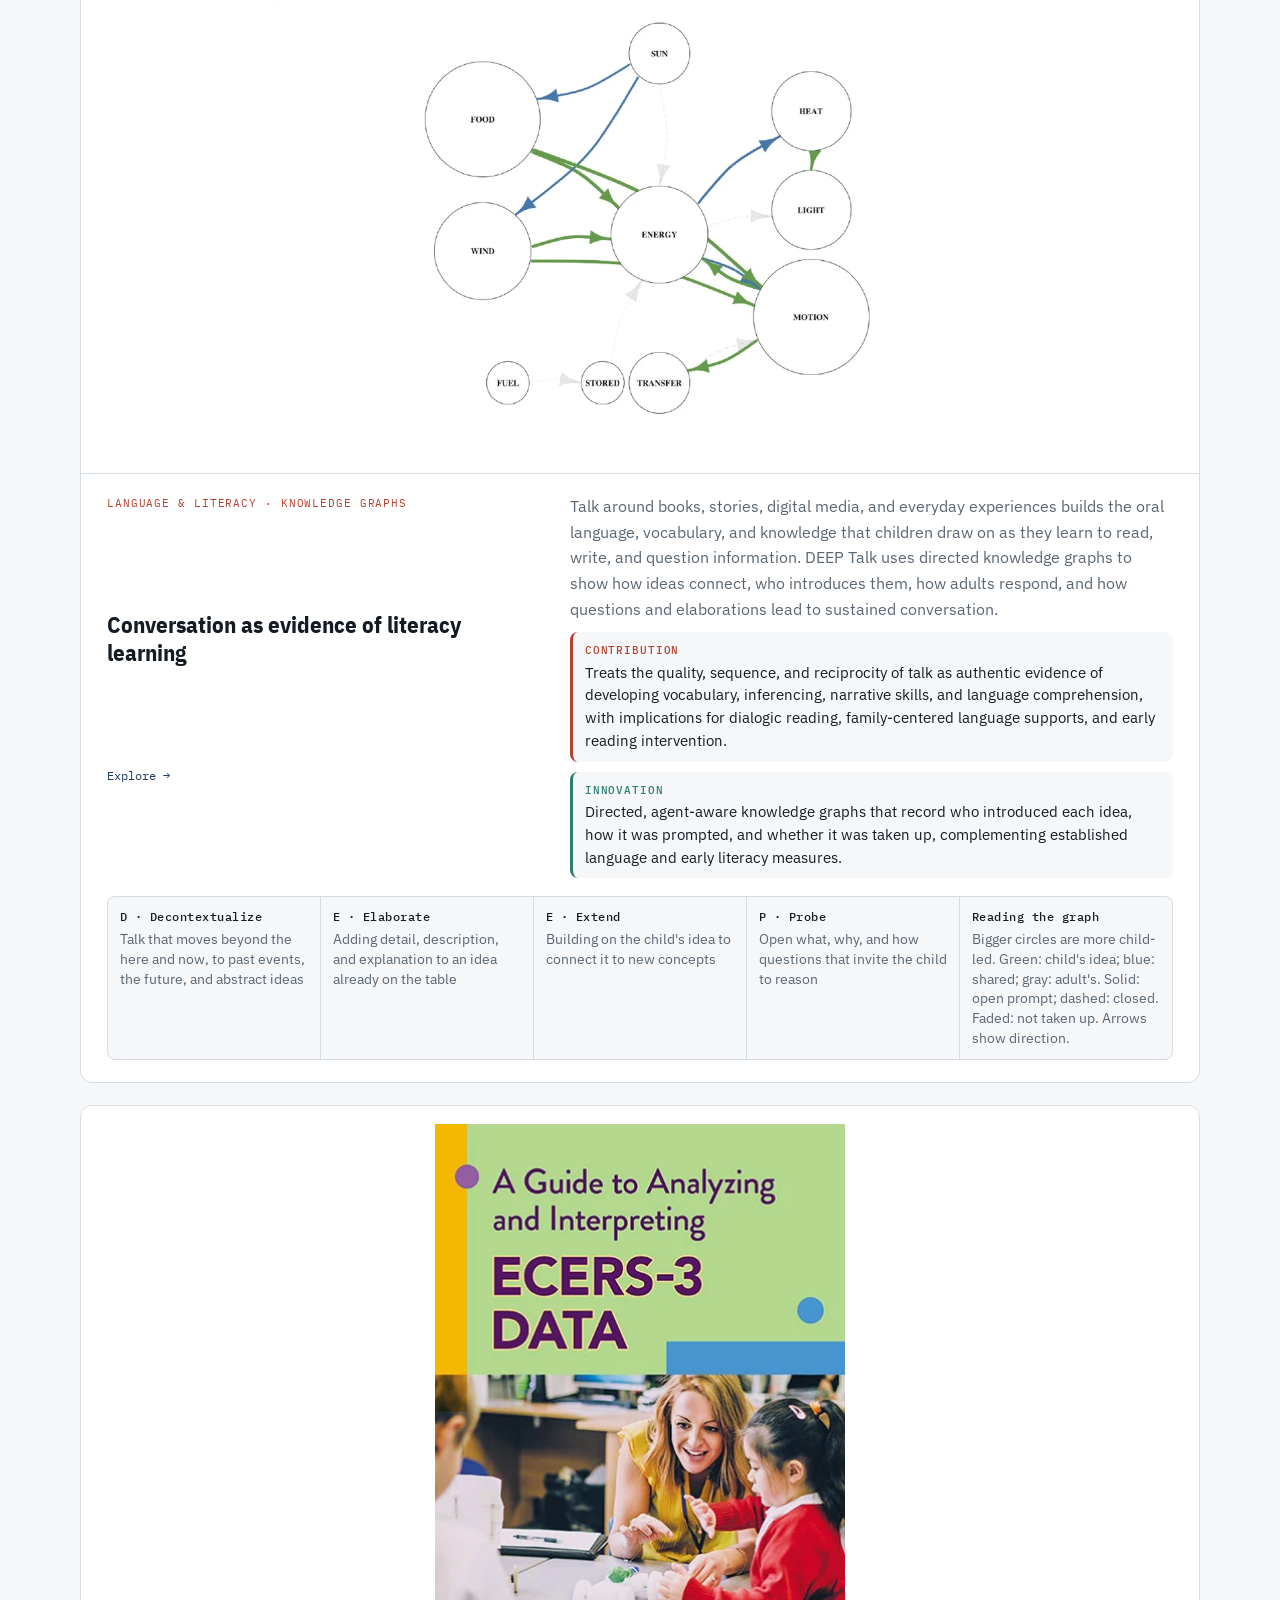
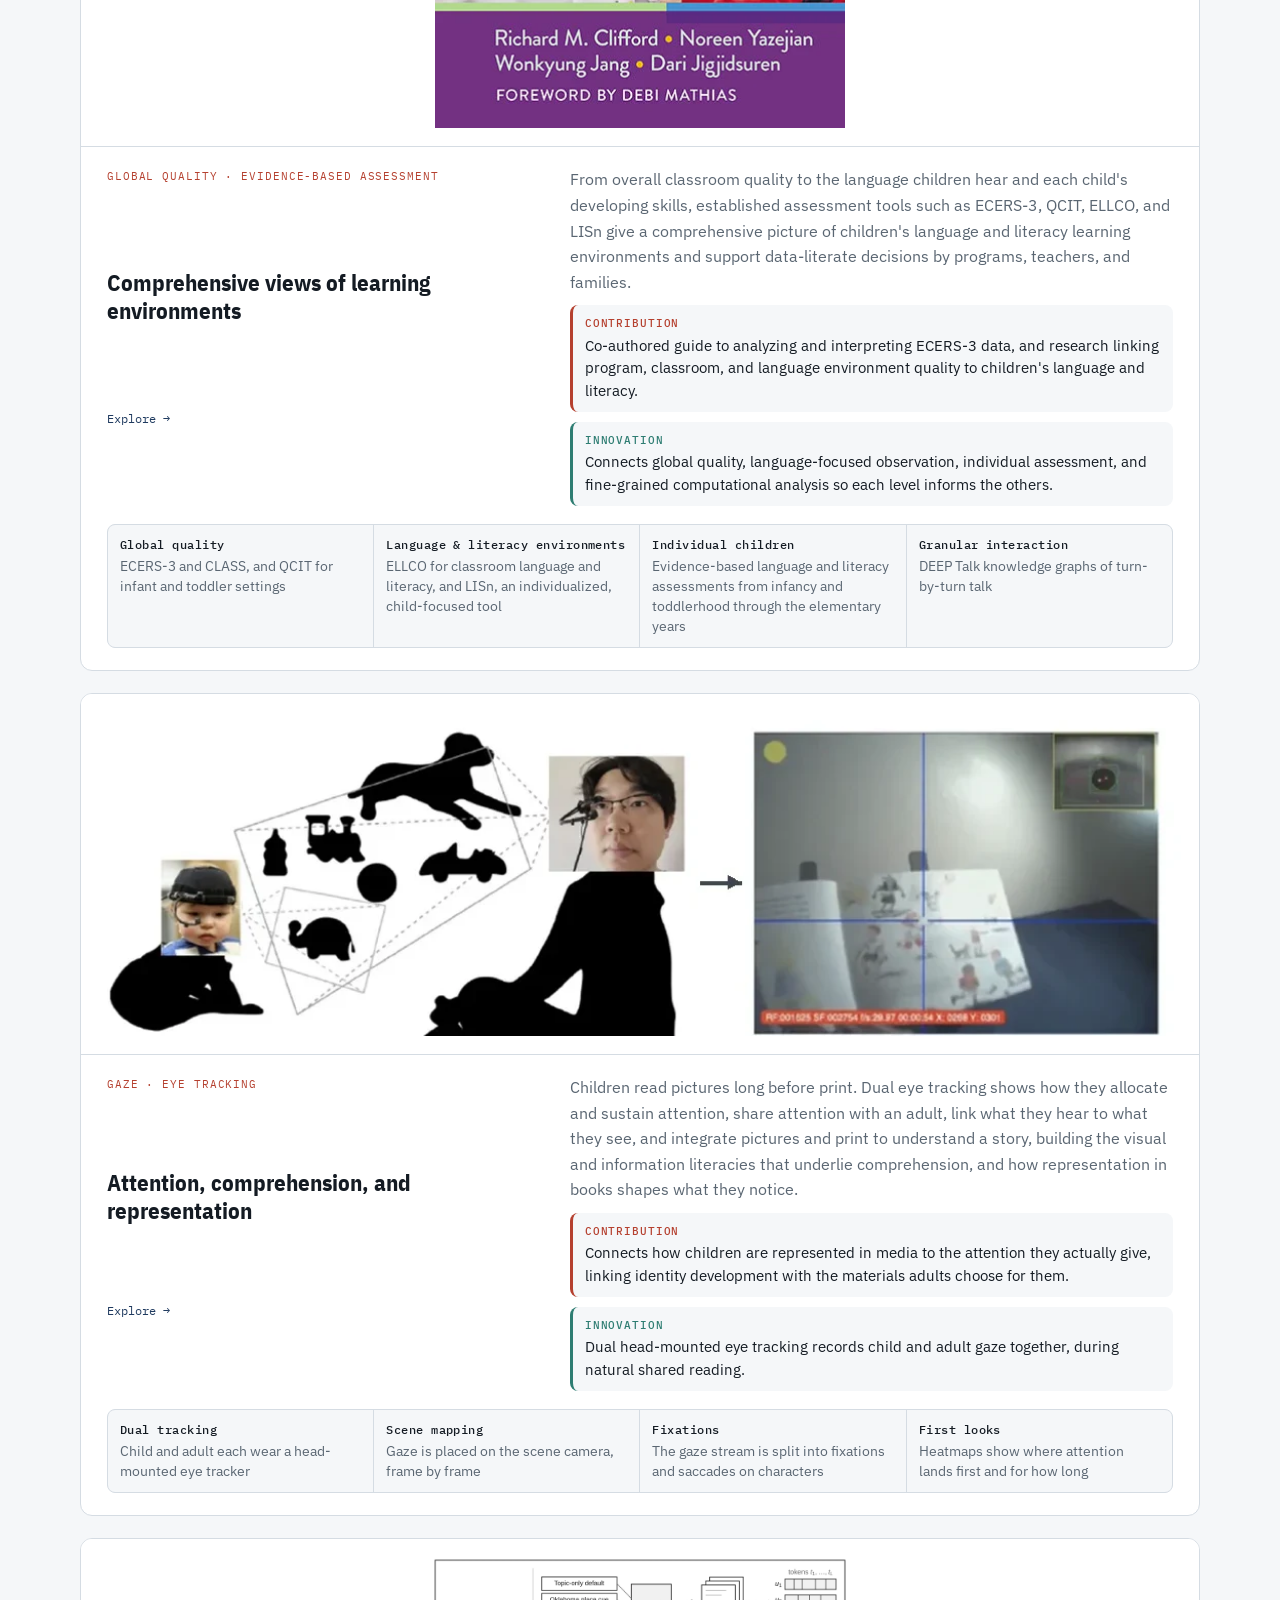
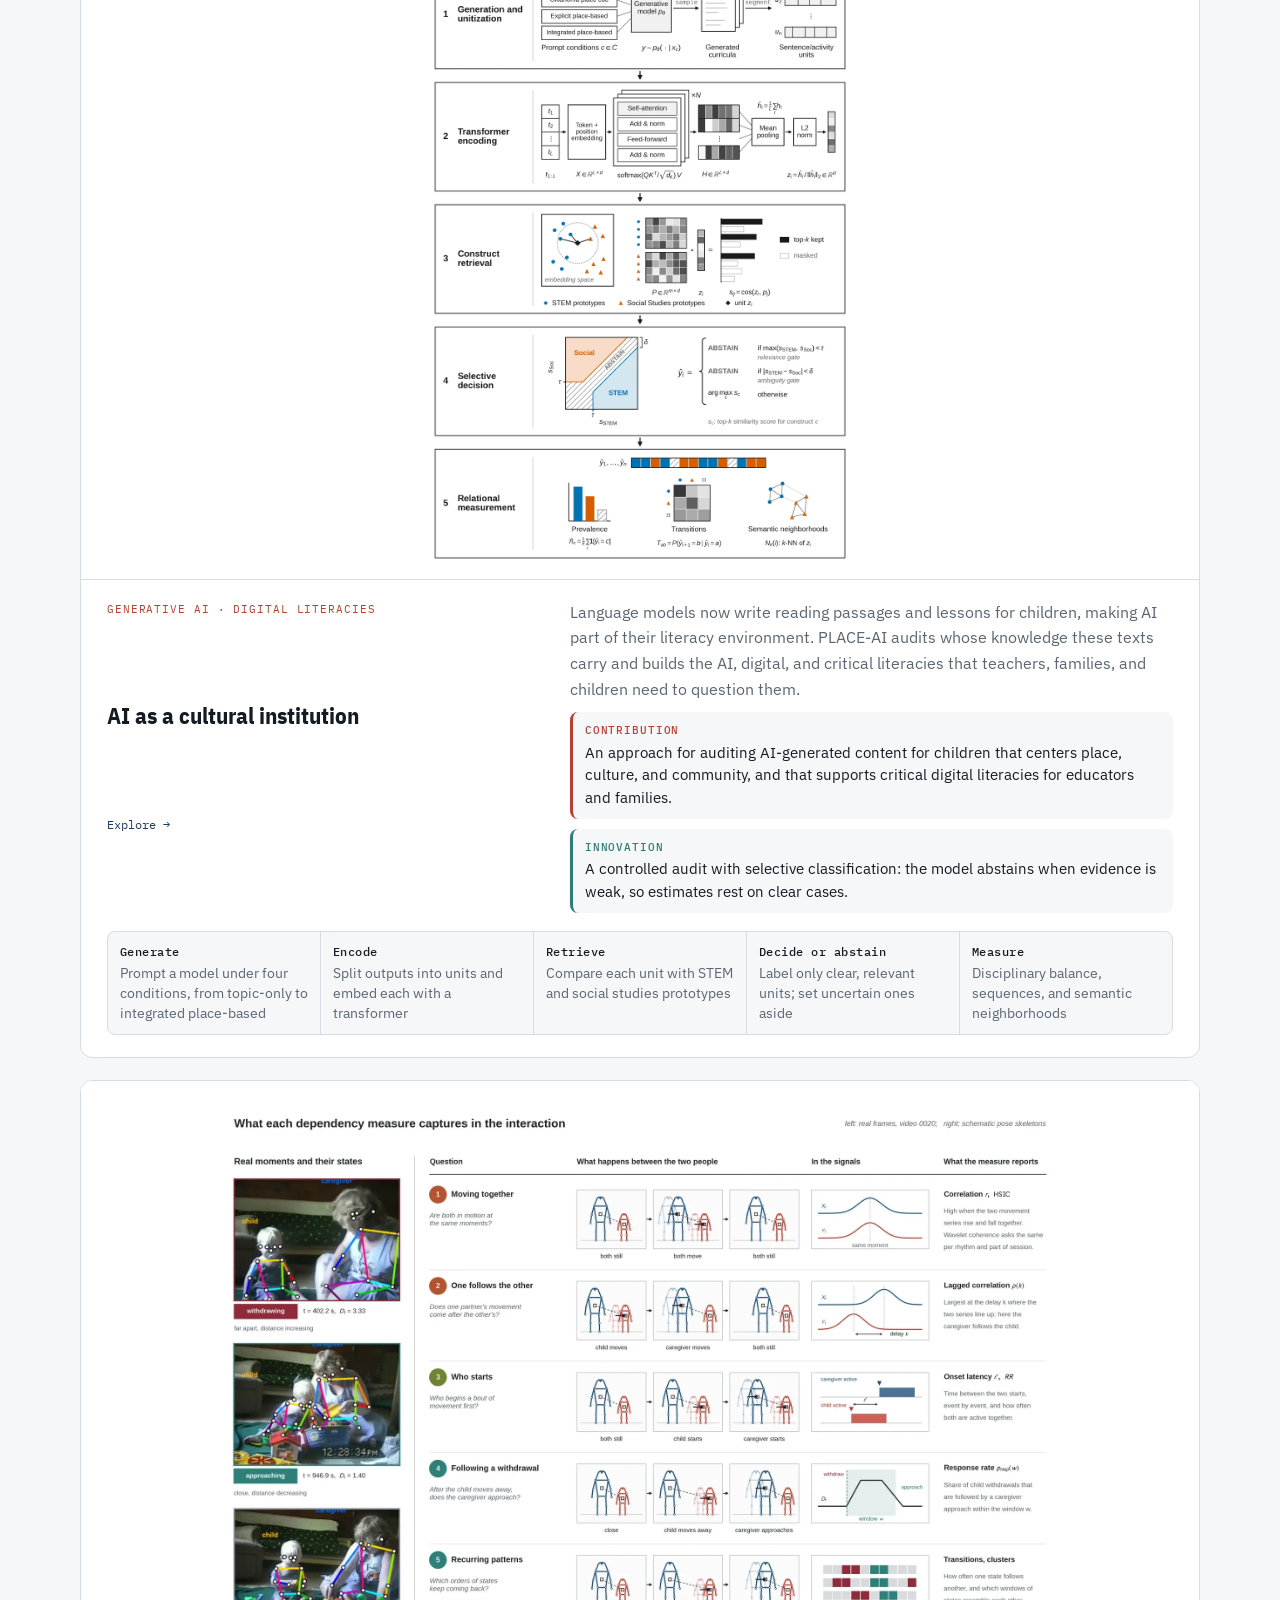
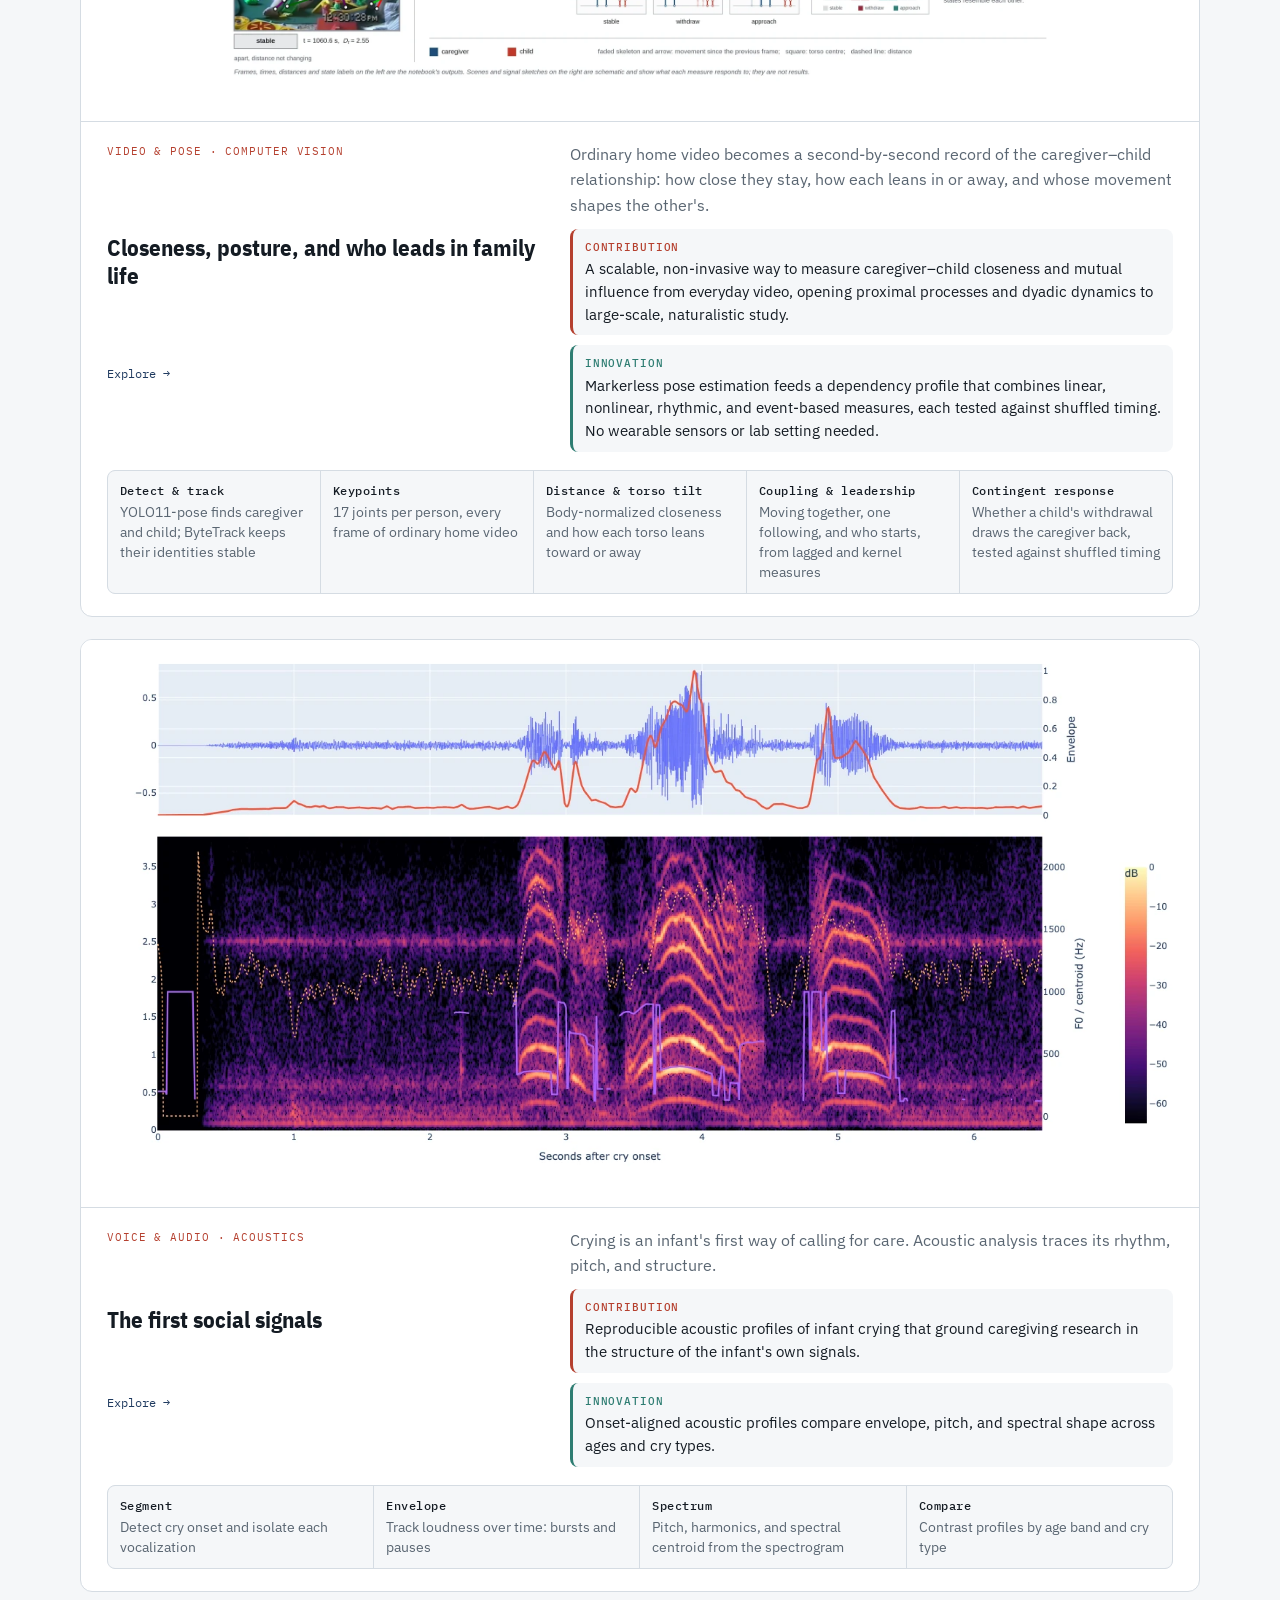
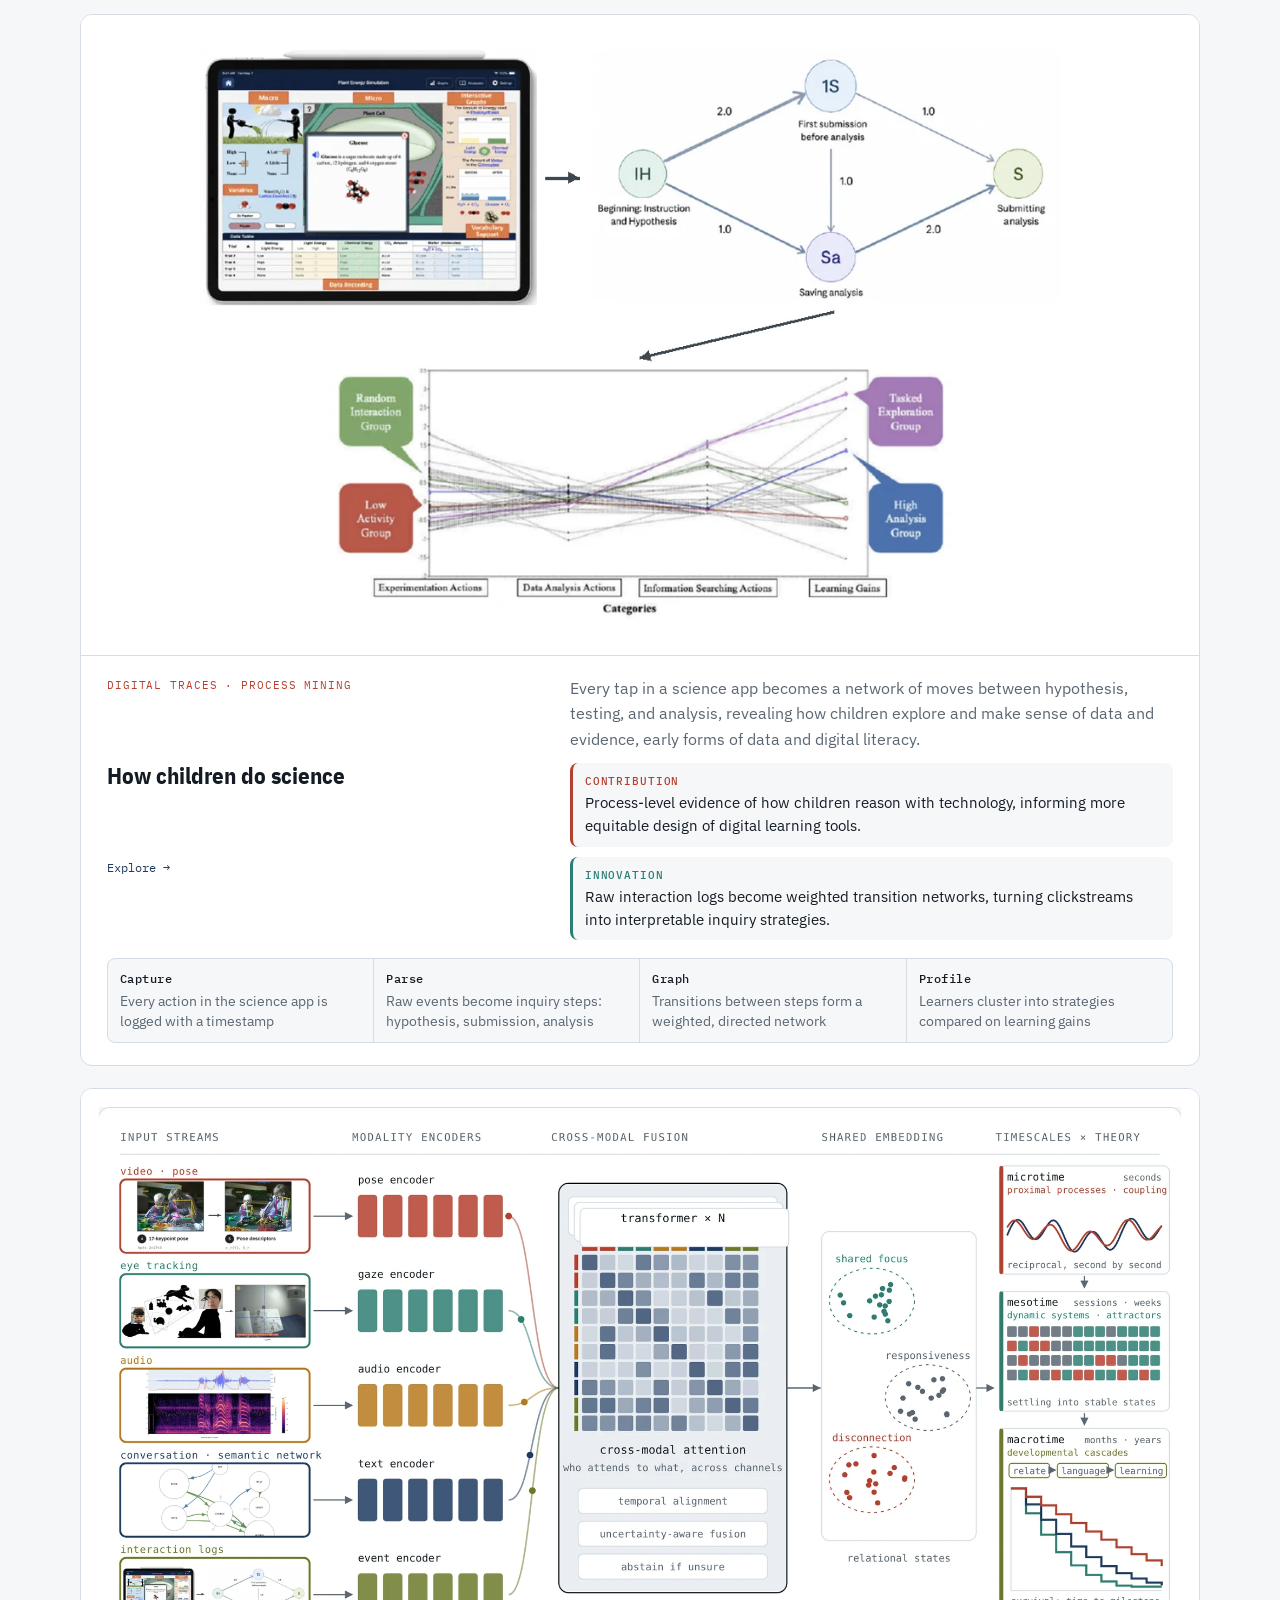
==== commit dc9b0784: "Add files via upload" ====
--- a/index.html
+++ b/index.html
@@ -23,8 +23,9 @@
 
 
 <p class="tagline">Making visible the meaning children make every day, and building human-centered AI that helps adults notice and respond to it.</p>
-<p class="thesis">Working at the intersection of educational data science and critical, human-centered AI, MOSAIC Lab studies teaching, learning, and literacies, with particular depth in early childhood and the elementary years, and how teachers and families support learners. We understand literacies as plural, multimodal, and critical. This includes not only learning to read and write but also reading and writing to learn across disciplines. Learners make meaning through print, images, sound, gesture, movement, talk, play, drawing and mark-making, spatial arrangement, objects and materials, and digital interaction with data, information, and AI. This meaning-making happens within culturally and socially organized contexts, as learners become multiliterate thinkers who question the texts and technologies around them. This work spans homes, schools, libraries, museums, and communities, with attention to multilingual learners and learners with disabilities.</p>
-<p class="thesis">Our methods combine educational data science techniques with mixed methods to examine learning across timescales, from moment-to-moment interaction to longitudinal change. We pair evidence-based measures with authentic assessment of learners&#39; talk, reading, writing, attention, and interaction in everyday activities. We then connect these patterns with the perspectives of teachers and families to inform instruction and intervention. We build tools that support, rather than replace, human judgment, without reducing learners, families, or teachers to what is easily measured. Grounded in critical Big Data perspectives and drawing on computational social science and digital humanities, the lab also offers data science training in education that builds data and AI literacies as part of multiliteracies. Undergraduate and graduate students and educators gain hands-on experience analyzing multimodal records of literacy learning, from video of shared reading and audio of classroom talk to children&#39;s writing and drawings, eye tracking, and interaction logs. As multiliterate researchers and educators, they learn to read data as texts and to use AI thoughtfully, asking how data are produced, whose experiences they represent, and whom they serve.</p></div>
+<p class="thesis">Working at the intersection of educational data science and critical, human-centered AI, MOSAIC Lab studies teaching, learning, and literacies, with particular depth in early childhood and the elementary years, and how teachers and families support learners. We see literacies as plural, multimodal, and critical. They include not only learning to read and write but also reading and writing to learn across disciplines. Learners make meaning through print, images, sound, gesture, movement, talk, play, drawing and mark-making, spatial arrangement, objects and materials, and digital interaction with data and information. This meaning-making is shaped by the cultures and communities they grow up in, and over time they become multiliterate thinkers who engage thoughtfully with the information and ideas they encounter. Our work takes place in homes, schools, libraries, museums, and communities, and includes learners of all backgrounds and abilities: those developing typically, those at risk for reading and learning difficulties, multilingual learners, and learners with disabilities.</p>
+<p class="thesis">Like the tiles of a mosaic, small moments of learning add up to a fuller picture of each learner. This idea anchors our theory of change: when teachers, families, and community partners interpret these moments with one another, they respond more effectively and create richer opportunities to learn. We capture learning through complex, multimodal data, both structured and unstructured: video, audio, speech, text, images, children&#39;s drawings and writing, eye tracking, body movement and pose, sensor data, interaction logs, and large-scale longitudinal data. Combining educational data science techniques with mixed methods, we connect evidence across timescales, from a single conversation to growth over years. We pair established measures with authentic assessment of learners&#39; talk, reading, writing, attention, and interaction in everyday activities. Working as an interdisciplinary team alongside schools, libraries, and community organizations, MOSAIC Lab co-designs evidence-based tools that inform instruction and intervention while honoring teachers&#39; professional judgment and families&#39; knowledge of their children.</p>
+<p class="thesis">Teaching and mentoring are at the heart of the lab. Grounded in critical Big Data perspectives and drawing on computational social science and digital humanities, MOSAIC offers data science training in education for undergraduate, master&#39;s, and doctoral students, as well as future and current teachers. Students dive into real data from classrooms, homes, and communities, from video and audio to eye tracking and text. They learn cutting-edge machine learning and multimodal fusion alongside qualitative and mixed methods, with careful attention to validity, reliability, and bias. Doctoral students work side by side with the lab on funded projects, taking part in every step, from designing studies and collecting data to analyzing results, publishing, and writing grants. Teachers learn to bring many kinds of evidence and information to the everyday decisions that help every learner thrive. Along the way, students become multiliterate researchers and educators who ask how data are made, whose experiences they reflect, and whom they serve. Our goal is to prepare the next generation of scholars and educators to shape an innovative, human-centered future for the science of education.</p></div>
 </div>
 <figure class="aibox"><svg id="aihero" viewBox="0 0 1120 650" role="img" aria-label="Multimodal AI architecture: video and pose, eye tracking, audio, conversation, and interaction logs each pass through an encoder, are fused by cross-modal attention into a shared embedding of interaction states, and come out as a social network of who responds to whom and a dependency profile. A critical, human-centered lens runs beneath every stage: social semiotics, critical big data, sociotechnical choices, and human interpretation.">
 <defs>
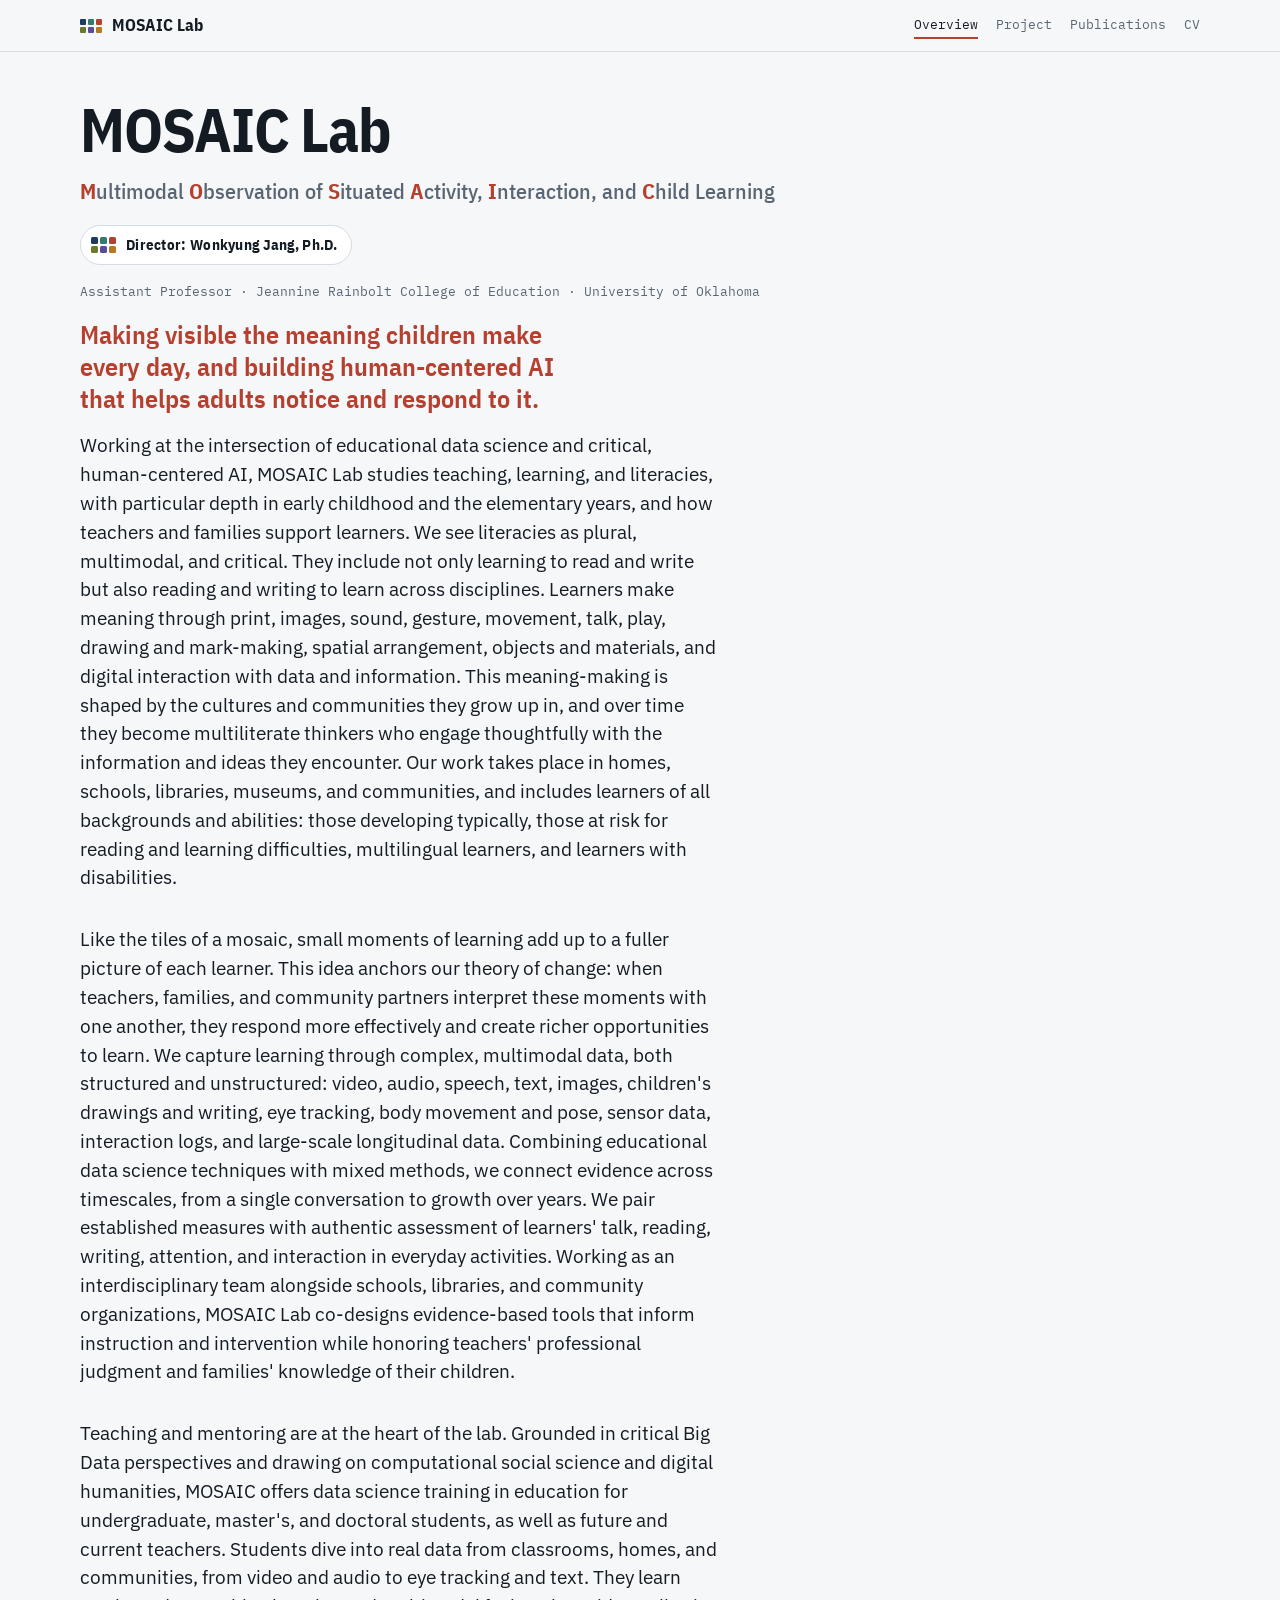
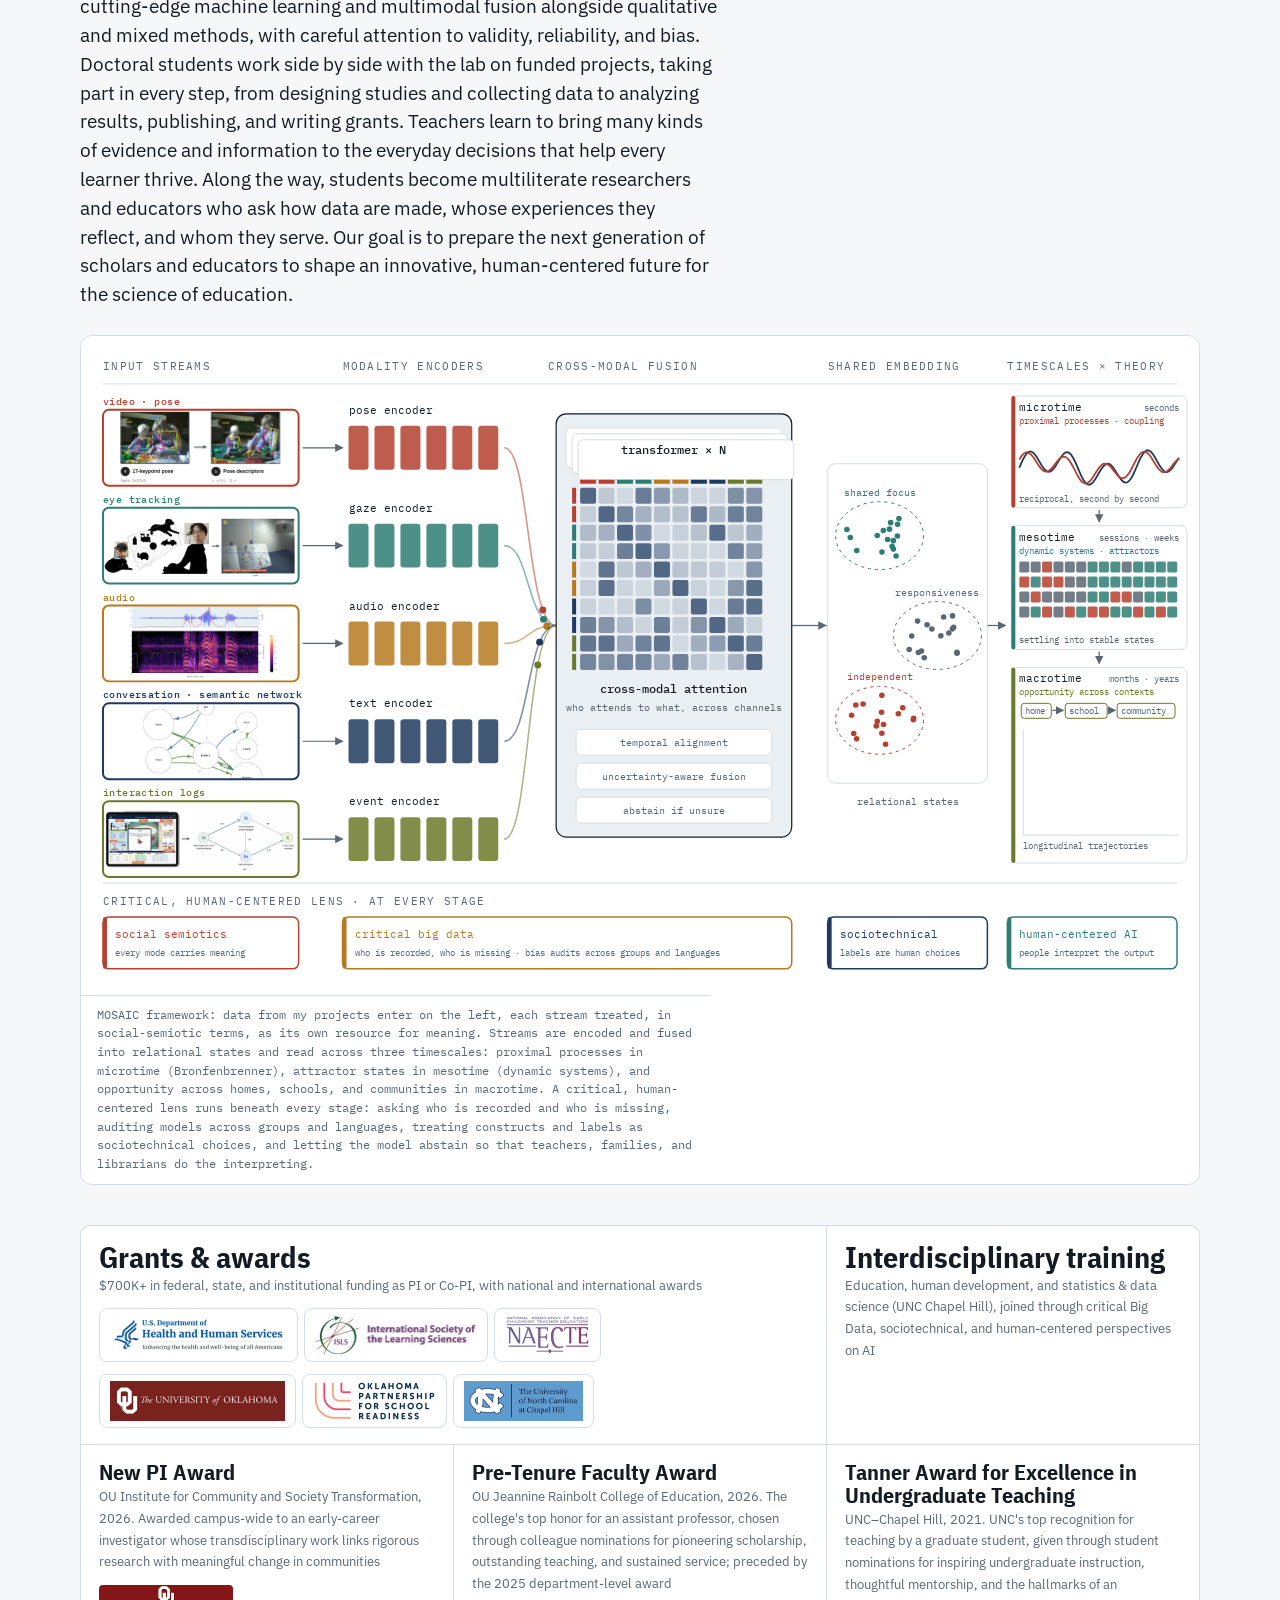
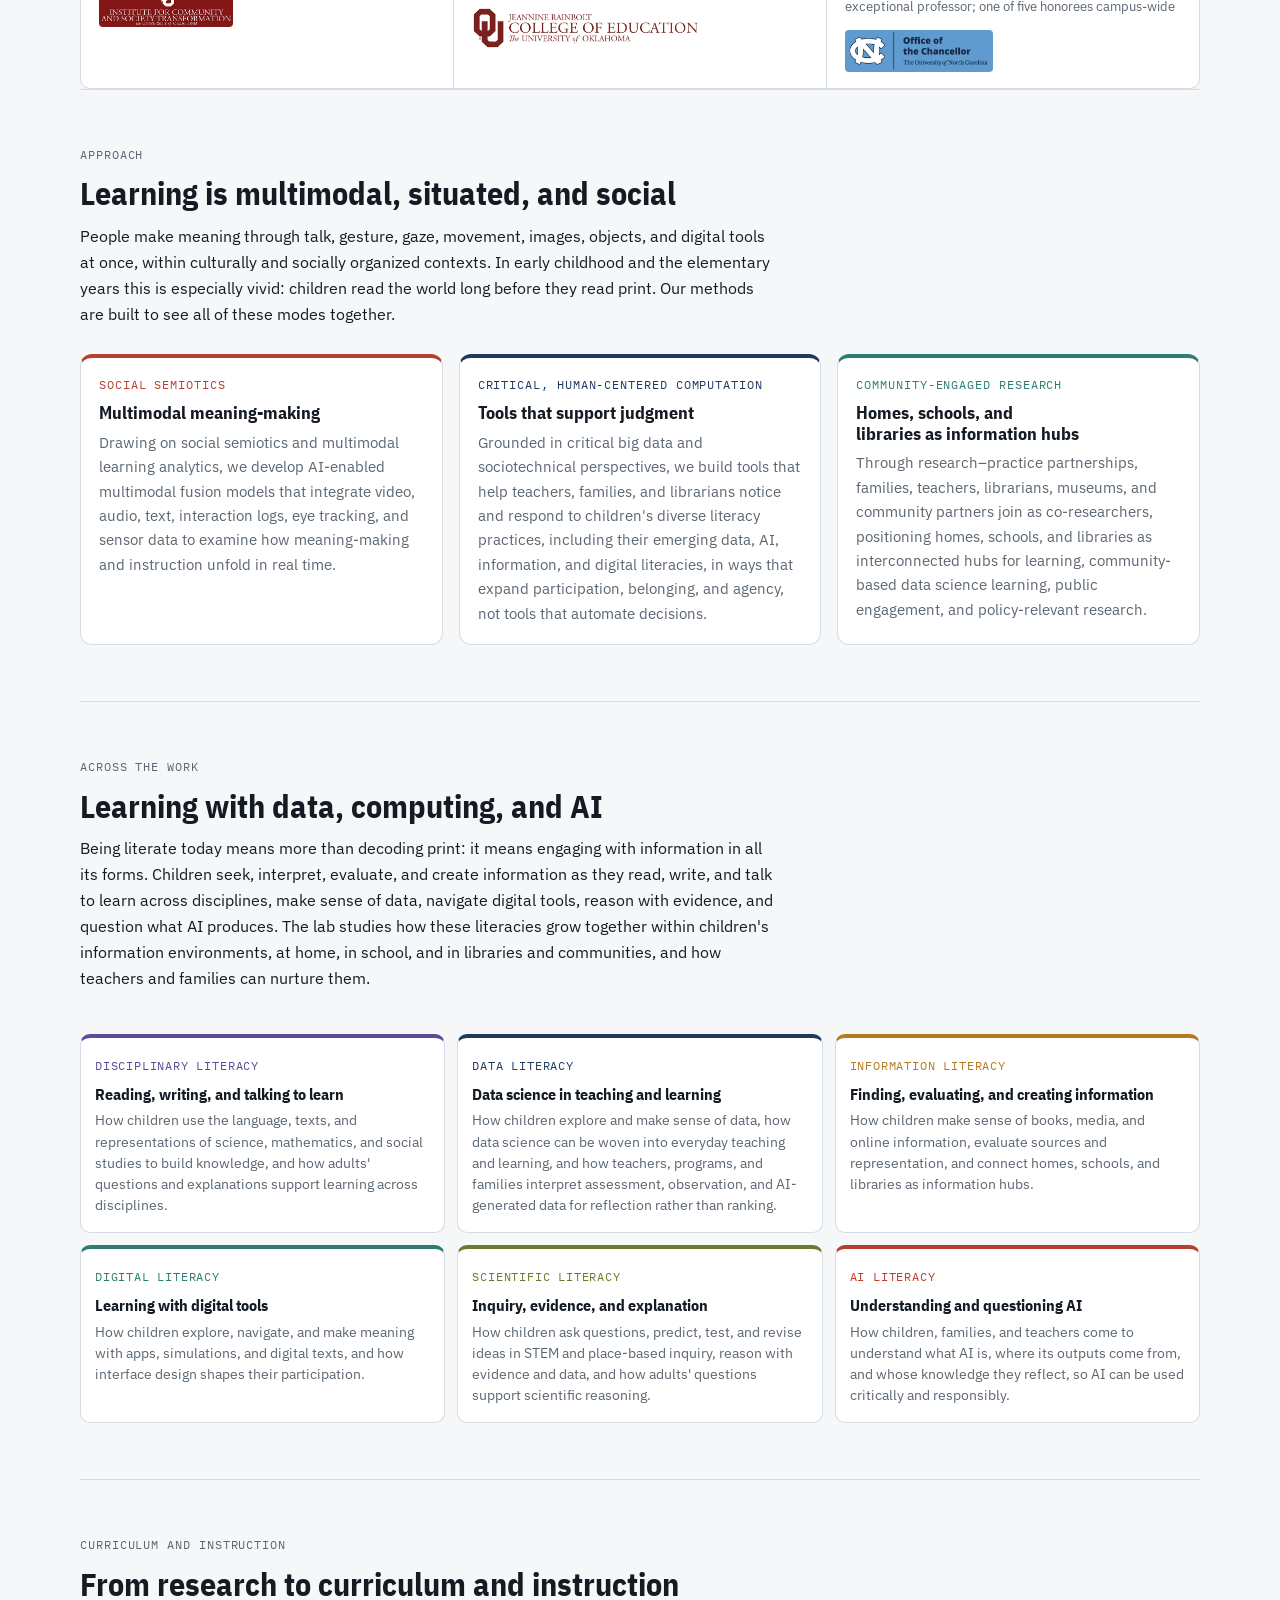
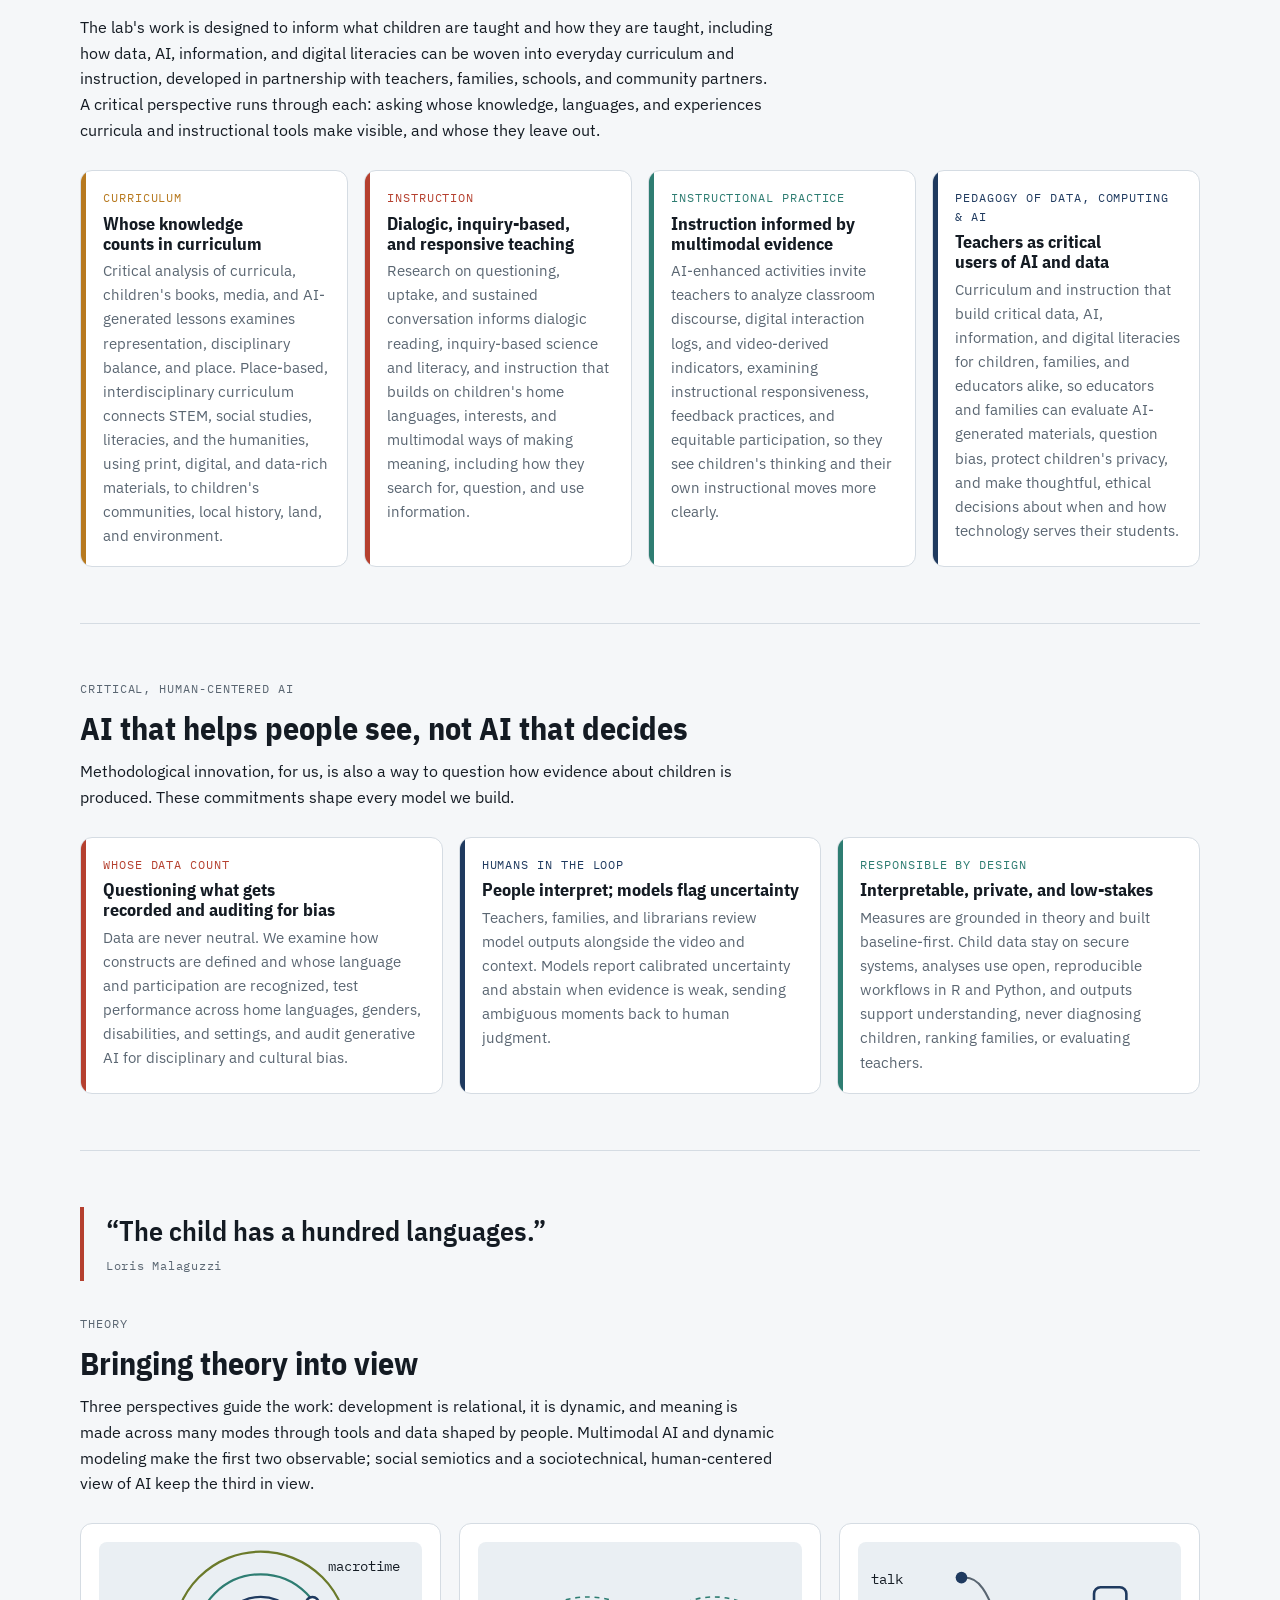
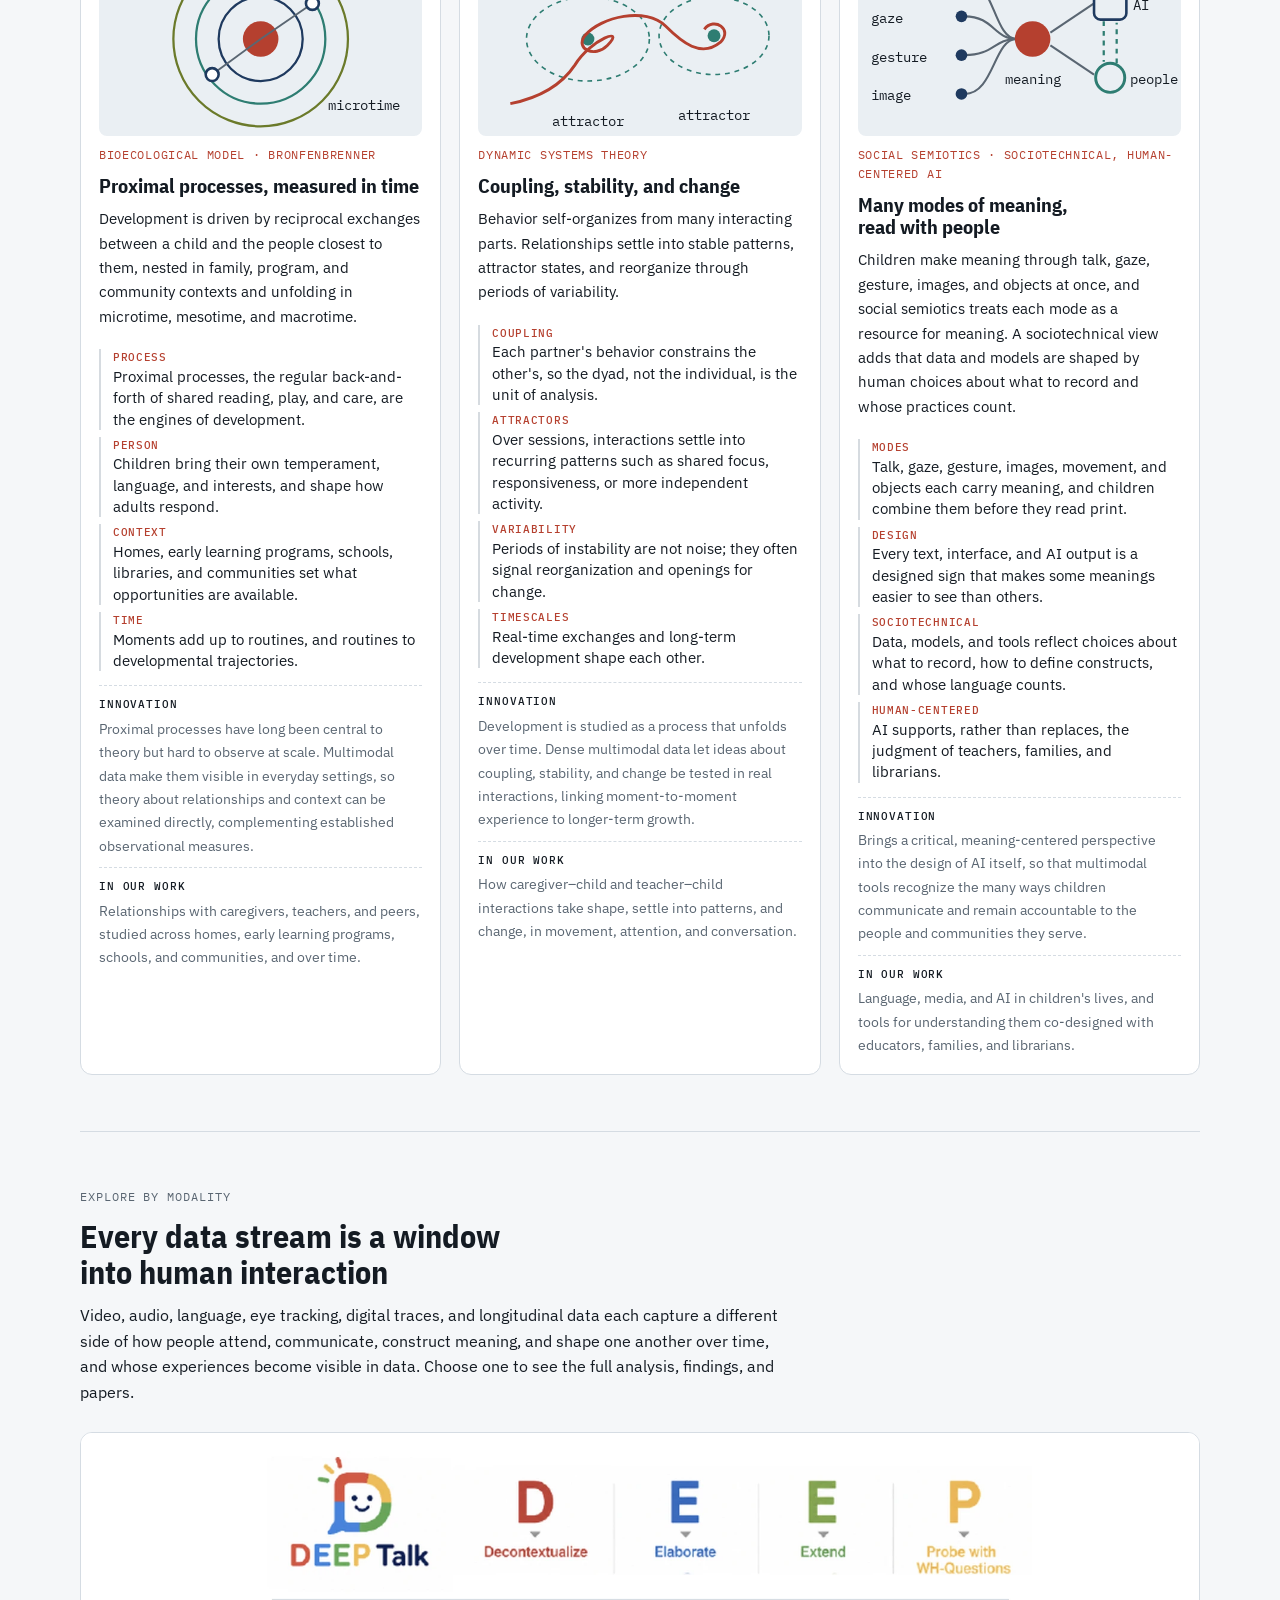
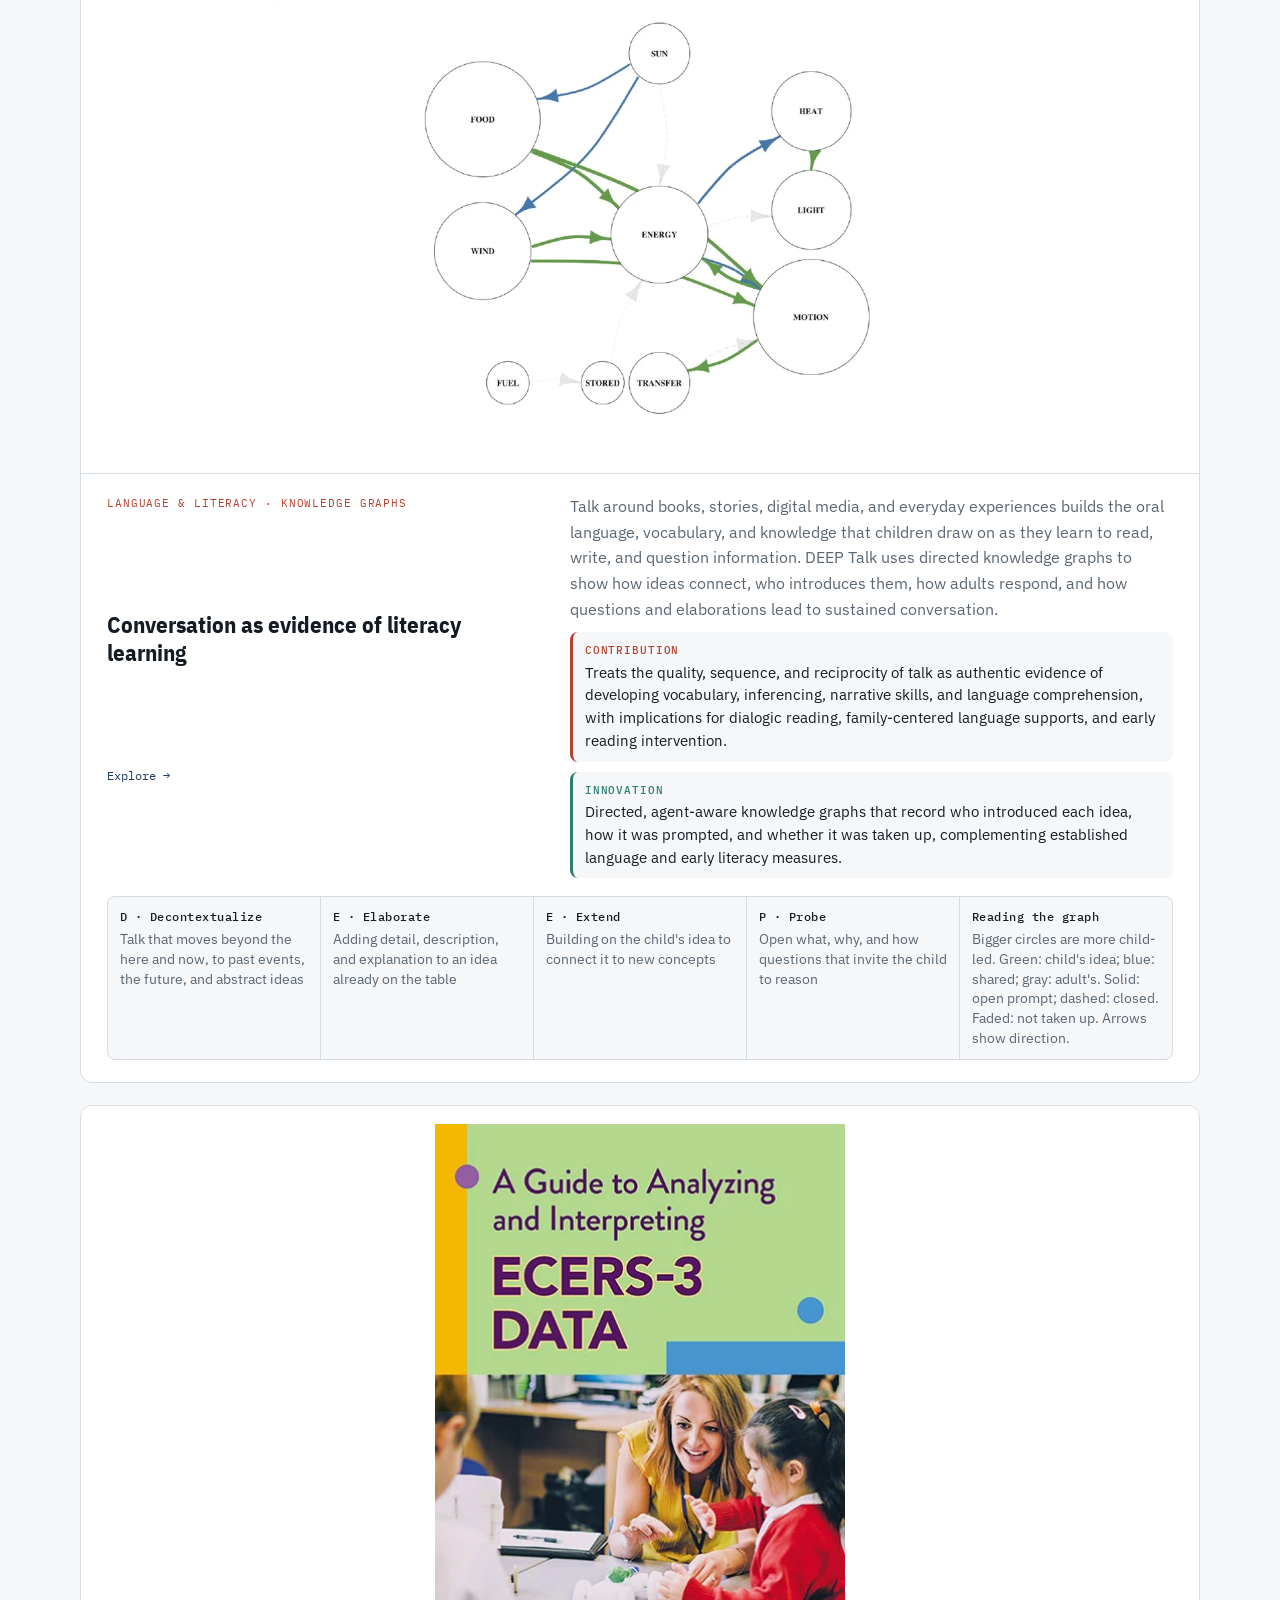
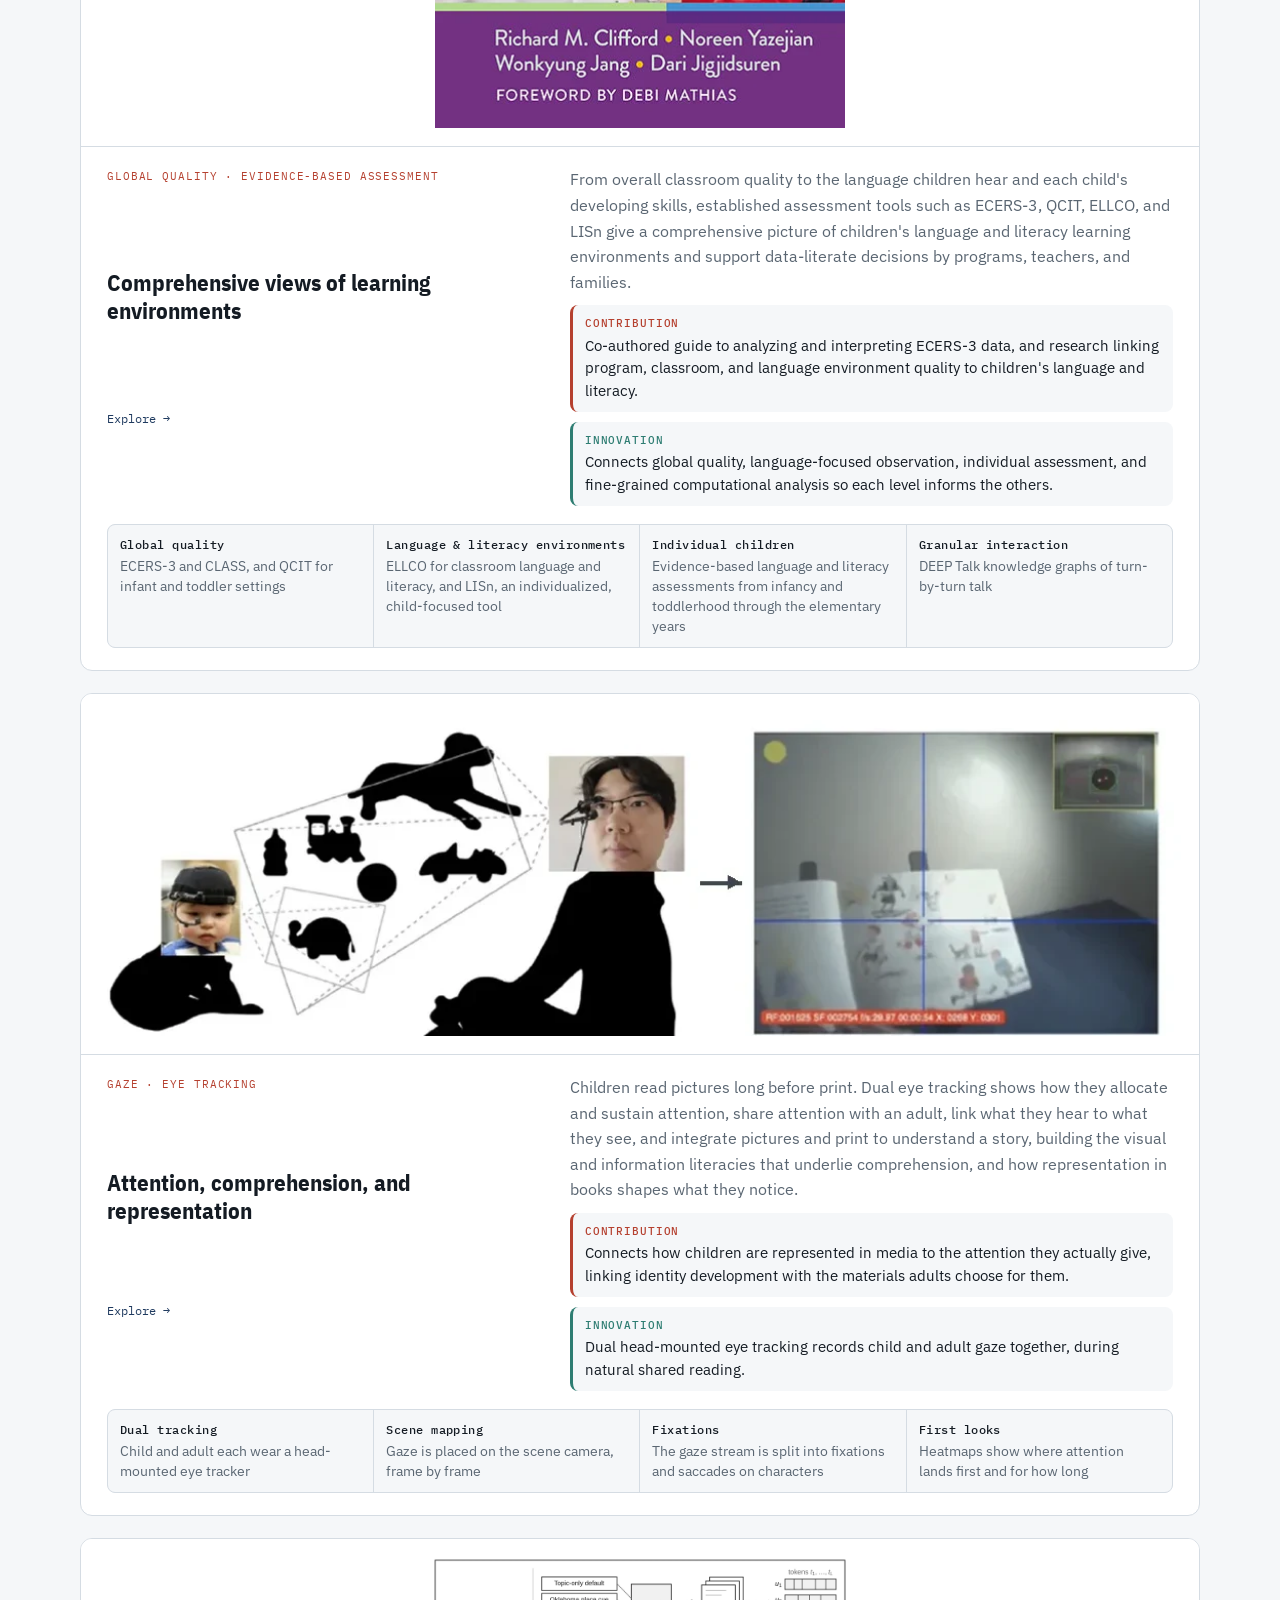
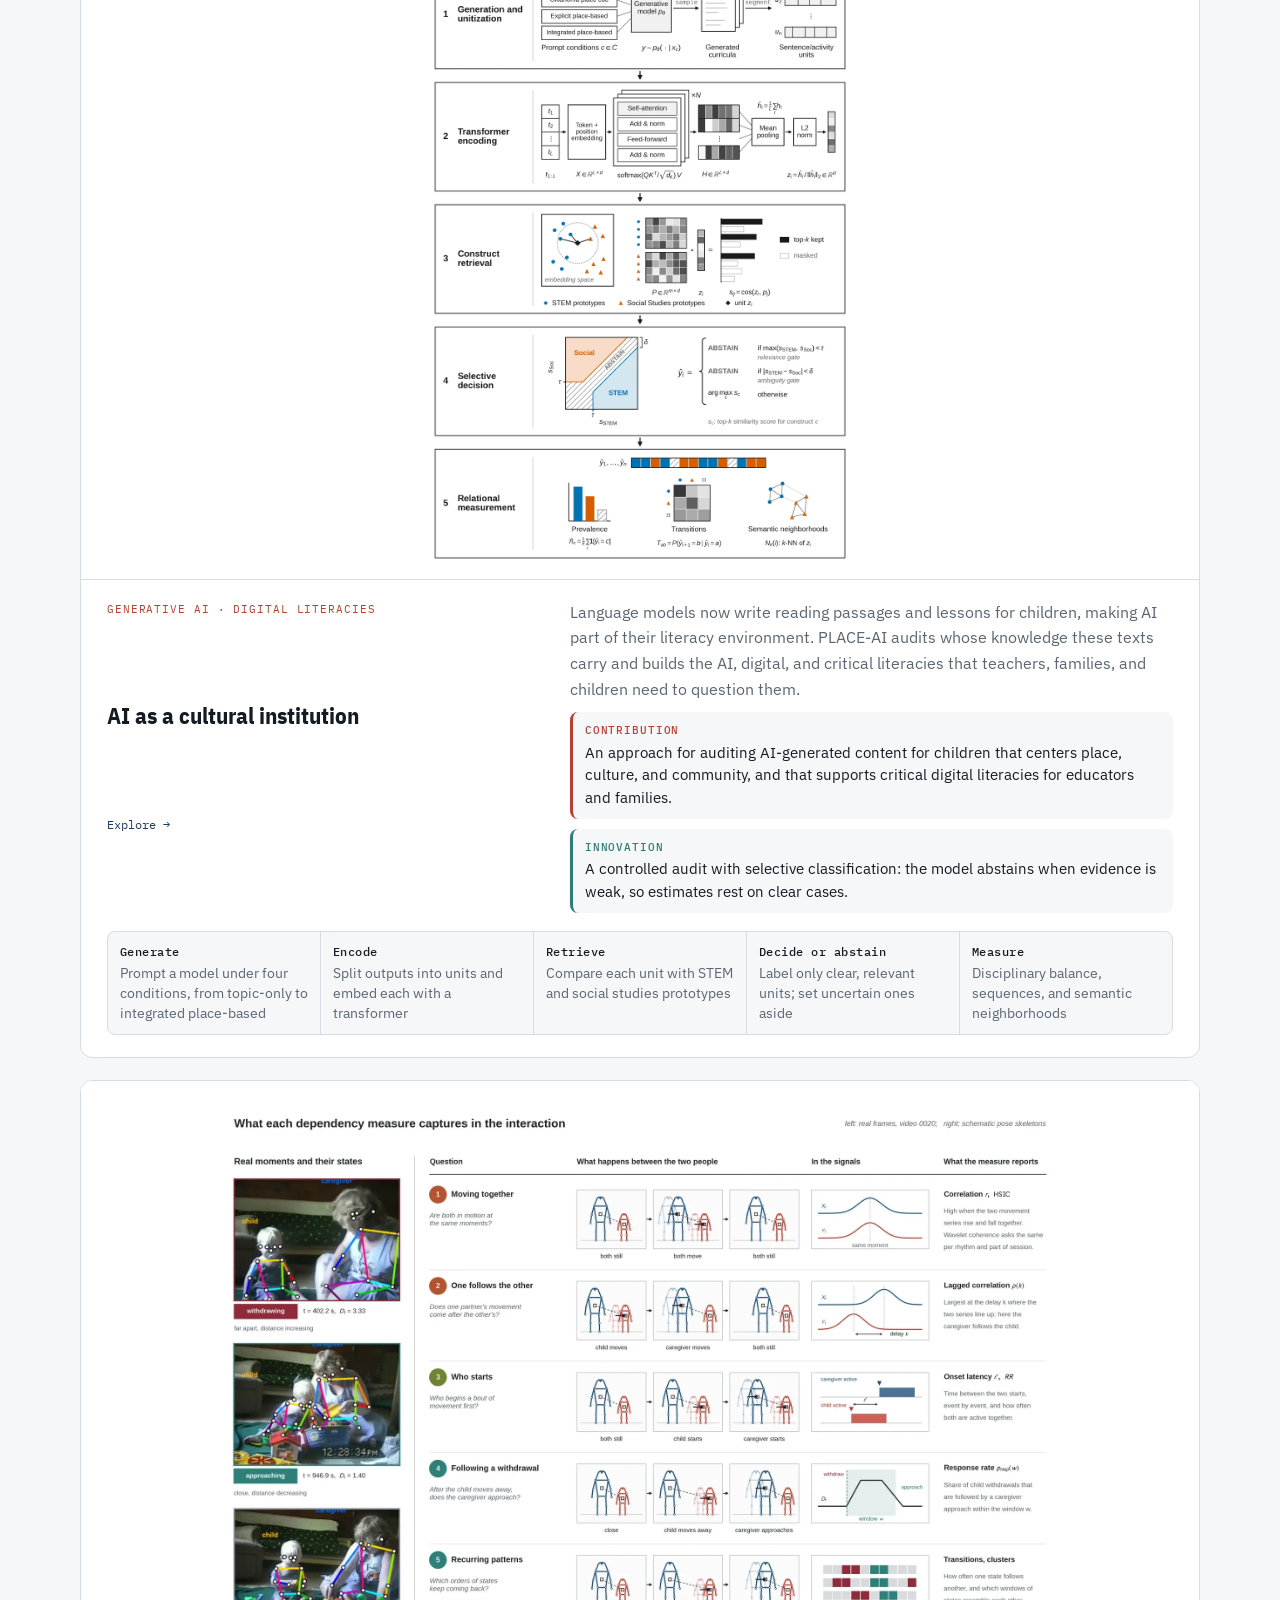
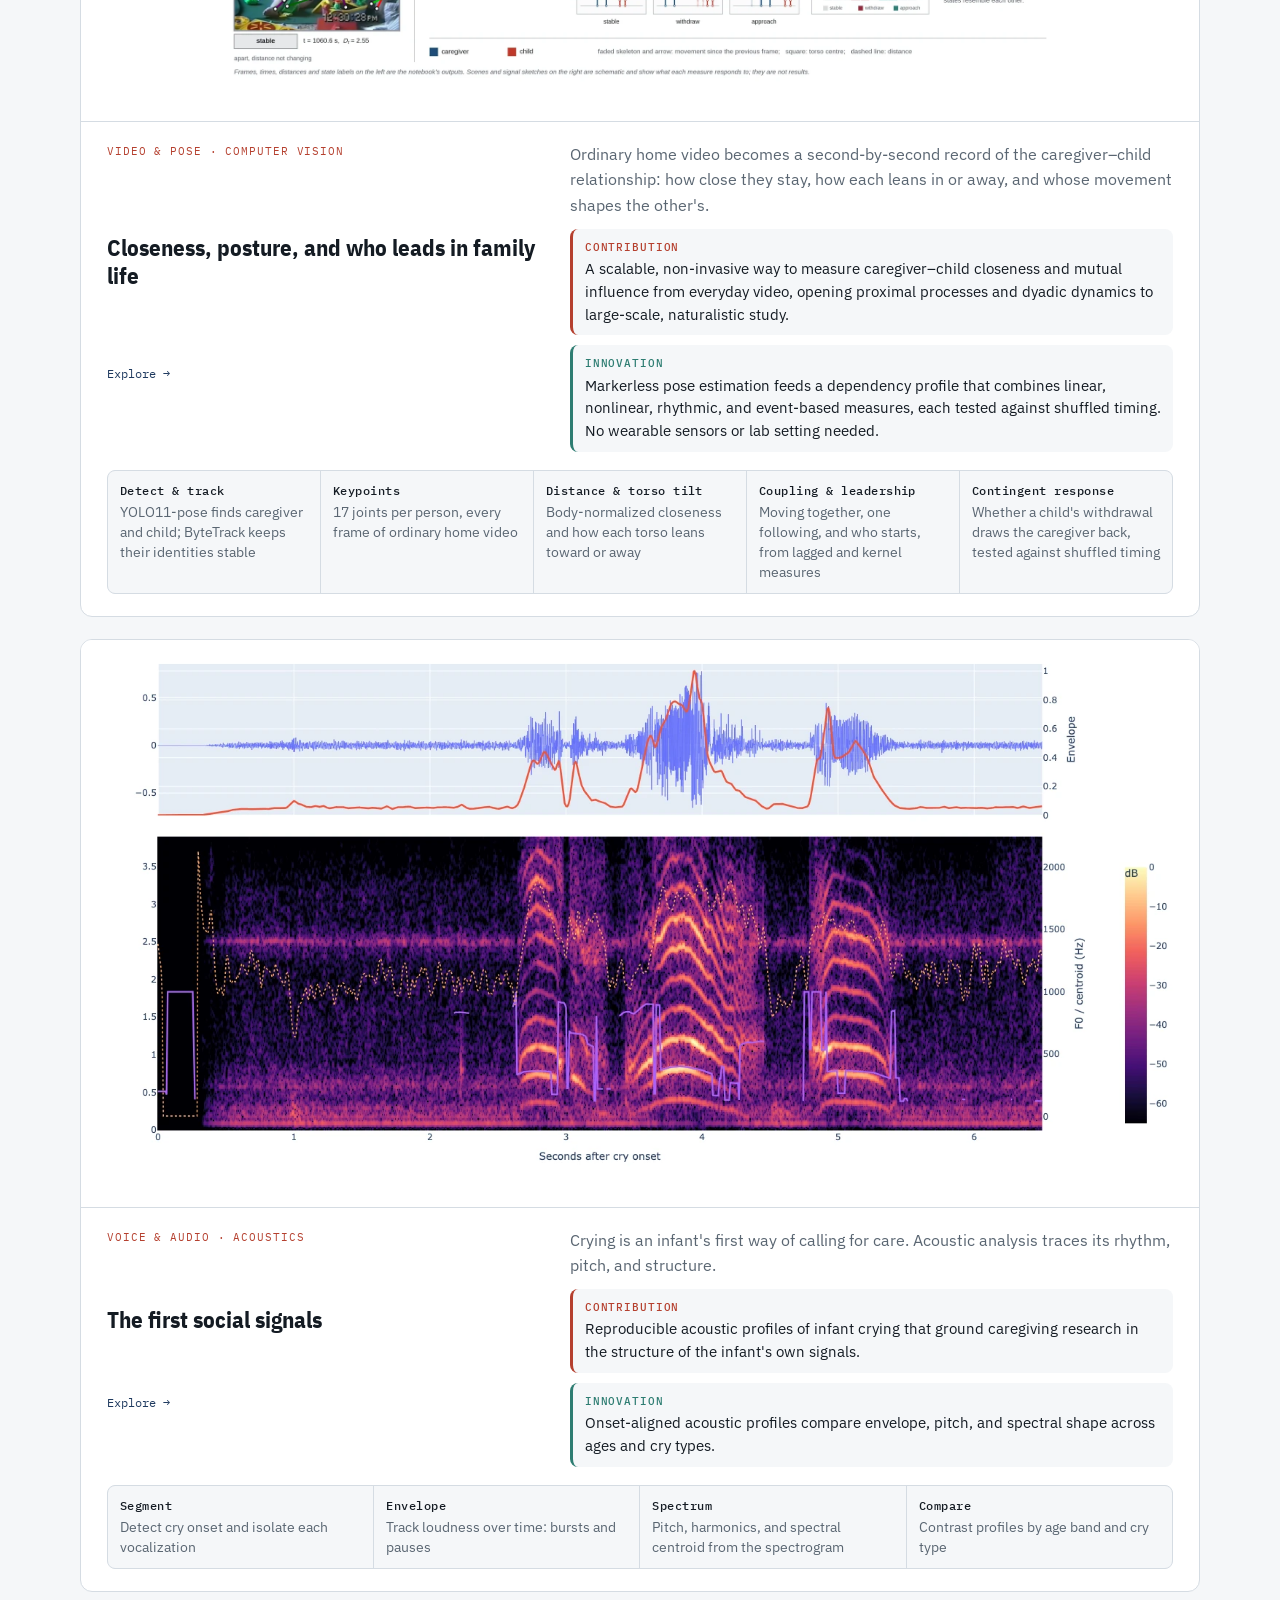
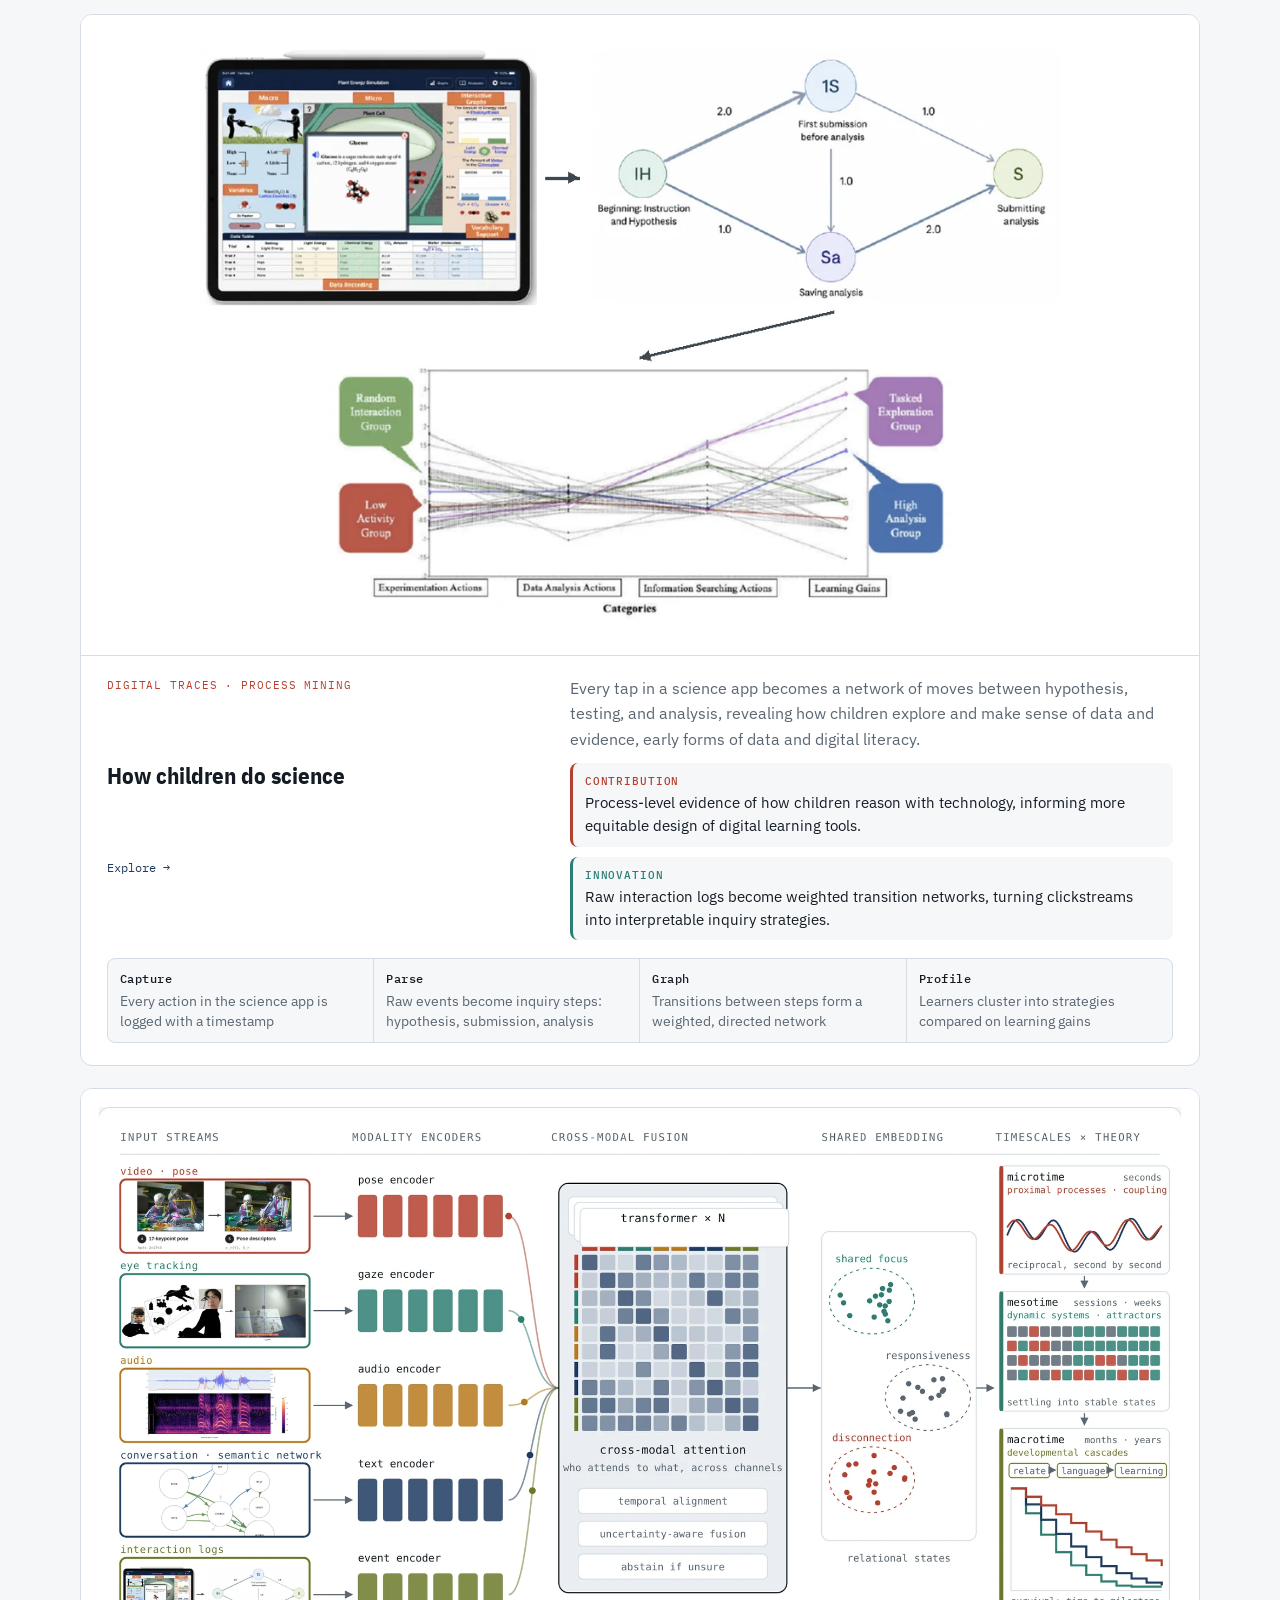
==== commit 4c6a54bb: "Add files via upload" ====
--- a/index.html
+++ b/index.html
@@ -491,7 +491,7 @@
 <div class="wip">
 <div class="wipc"><h3>Under review</h3><ul class="clean"><li>PLACE-AI: How generative AI represents place, culture, and community knowledge in curriculum and instruction</li><li>From prediction to prevention: Human-in-the-loop AI for strengthening learning and care in early childhood and elementary education</li><li>Responsible AI in education: A human-centered framework for strengthening teaching, learning, and family–school partnerships</li><li>When do children reach learning milestones? Survival analysis as an educational data science method</li></ul></div>
 <div class="wipc"><h3>In preparation</h3><ul class="clean"><li>DEEP Talk: Directed knowledge graphs for modeling epistemic agency in adult–child STEM and book-reading talk</li><li>Oral language profiles in preschool: Integrating automated speech measures and direct assessments to predict early achievement across home languages</li><li>Language-rich learning environments across children&#39;s everyday contexts: A computational approach</li><li>Complex talk as instruction: Teacher language, instructional discourse, and children&#39;s learning</li><li>Semantic network development in children&#39;s language: A longitudinal computational approach</li><li>AI-mediated multilingual family–school communication: Language, access, and digital equity</li><li>AI and digital equity in education: Linguistic, cultural, developmental, and socioeconomic disparities in children&#39;s access to emerging technologies</li></ul><a class="more2" href="publications.html#h-ip">All manuscripts in preparation →</a></div>
-<div class="wipc"><h3>Recent talks &amp; webinars</h3><ol class="bib"><li><span class="y">2027</span><div><p class="t">Language, literacy, and social-emotional foundations of equitable early childhood science achievement <span class="tag st">accepted</span></p><p class="v">2027 American Educational Research Association (AERA) Annual Meeting</p></div></li><li><span class="y">2027</span><div><p class="t">A critical computational analysis of children&#39;s family and media language <span class="tag st">accepted</span></p><p class="v">2027 American Educational Research Association (AERA) Annual Meeting</p></div></li><li><span class="y">2026</span><div><p class="t">Transforming early literacies with multimodal AI: Advancing meaning-making, representation, and equity in children&#39;s information environments</p><p class="v">Invited talk · School of Information Sciences, University of Illinois Urbana-Champaign</p></div></li></ol><a class="more2" href="publications.html#h-sp">All 59 presentations, 9 webinars, 11 invited talks →</a></div>
+<div class="wipc"><h3>Recent talks &amp; webinars</h3><ol class="bib"><li><span class="y">2027</span><div><p class="t">Building the language environment: Predictors of early literacy quality across early childhood program types <span class="tag st">accepted</span></p><p class="v">2027 American Educational Research Association (AERA) Annual Meeting</p></div></li><li><span class="y">2027</span><div><p class="t">Language, literacy, and social-emotional foundations of equitable early childhood science achievement <span class="tag st">accepted</span></p><p class="v">2027 American Educational Research Association (AERA) Annual Meeting</p></div></li><li><span class="y">2027</span><div><p class="t">A critical computational analysis of children&#39;s family and media language <span class="tag st">accepted</span></p><p class="v">2027 American Educational Research Association (AERA) Annual Meeting</p></div></li><li><span class="y">2026</span><div><p class="t">Transforming early literacies with multimodal AI: Advancing meaning-making, representation, and equity in children&#39;s information environments</p><p class="v">Invited talk · School of Information Sciences, University of Illinois Urbana-Champaign</p></div></li></ol><a class="more2" href="publications.html#h-sp">All 60 presentations, 9 webinars, 11 invited talks →</a></div>
 </div></section>
 <section aria-labelledby="h-aw"><div class="prose"><p class="lbl">Recognition</p><h2 id="h-aw">Awards and honors</h2><p>Recognized for transdisciplinary research, teaching, and work at the intersection of AI and education.</p></div><div class="awf"><div class="aw"><div class="awlg"><img src="logo-icast.webp" alt="OU Institute for Community and Society Transformation" loading="lazy"></div><span class="ay">2026 · Institutional</span><h3>New PI Award</h3><p class="aws">OU Institute for Community and Society Transformation</p><p>Awarded campus-wide to an early-career investigator whose transdisciplinary work links rigorous research with meaningful change in communities.</p></div><div class="aw"><div class="awlg"><img src="logo-jrcoe.webp" alt="OU Jeannine Rainbolt College of Education" loading="lazy"></div><span class="ay">2026 · Institutional</span><h3>Pre-Tenure Faculty Award</h3><p class="aws">OU Jeannine Rainbolt College of Education</p><p>The college&#39;s top honor for an assistant professor, chosen through colleague nominations for pioneering scholarship, outstanding teaching, and sustained service; preceded by the 2025 department-level award.</p></div><div class="aw"><div class="awlg"><img src="logo-unc.webp" alt="The University of North Carolina at Chapel Hill" loading="lazy"></div><span class="ay">2021 · Institutional</span><h3>Tanner Award for Excellence in Undergraduate Teaching</h3><p class="aws">University of North Carolina at Chapel Hill</p><p>UNC&#39;s top recognition for teaching by a graduate student, given through student nominations for inspiring undergraduate instruction, thoughtful mentorship, and the hallmarks of an exceptional professor; one of five honorees campus-wide.</p></div></div><ul class="awl"><li><span class="ay">2024</span><span><b>First Place Poster Award</b> · Oklahoma Partnership for School Readiness</span><span class="lv">State</span></li><li><span class="ay">2021</span><span><b>Best Poster Award</b> · Conference on Artificial Intelligence in Smart Cities</span><span class="lv">International</span></li><li><span class="ay">2021</span><span><b>ISLS &amp; Wallace Foundation Scholarship</b> · International Society of the Learning Sciences</span><span class="lv">International</span></li><li><span class="ay">2021</span><span><b>NAECTE Foundation Doctoral Scholarship</b> · National Association of Early Childhood Teacher Educators</span><span class="lv">National</span></li></ul></section>
 <section aria-labelledby="h-c"><div class="prose"><p class="lbl">Contact</p><h2 id="h-c">Collaboration and partnerships</h2><p>MOSAIC Lab works with families, educators, librarians, early childhood programs, elementary schools, museums, and community organizations, and with colleagues across education, the social and behavioral sciences, the humanities, statistics and data science, and computing and engineering.</p></div>
